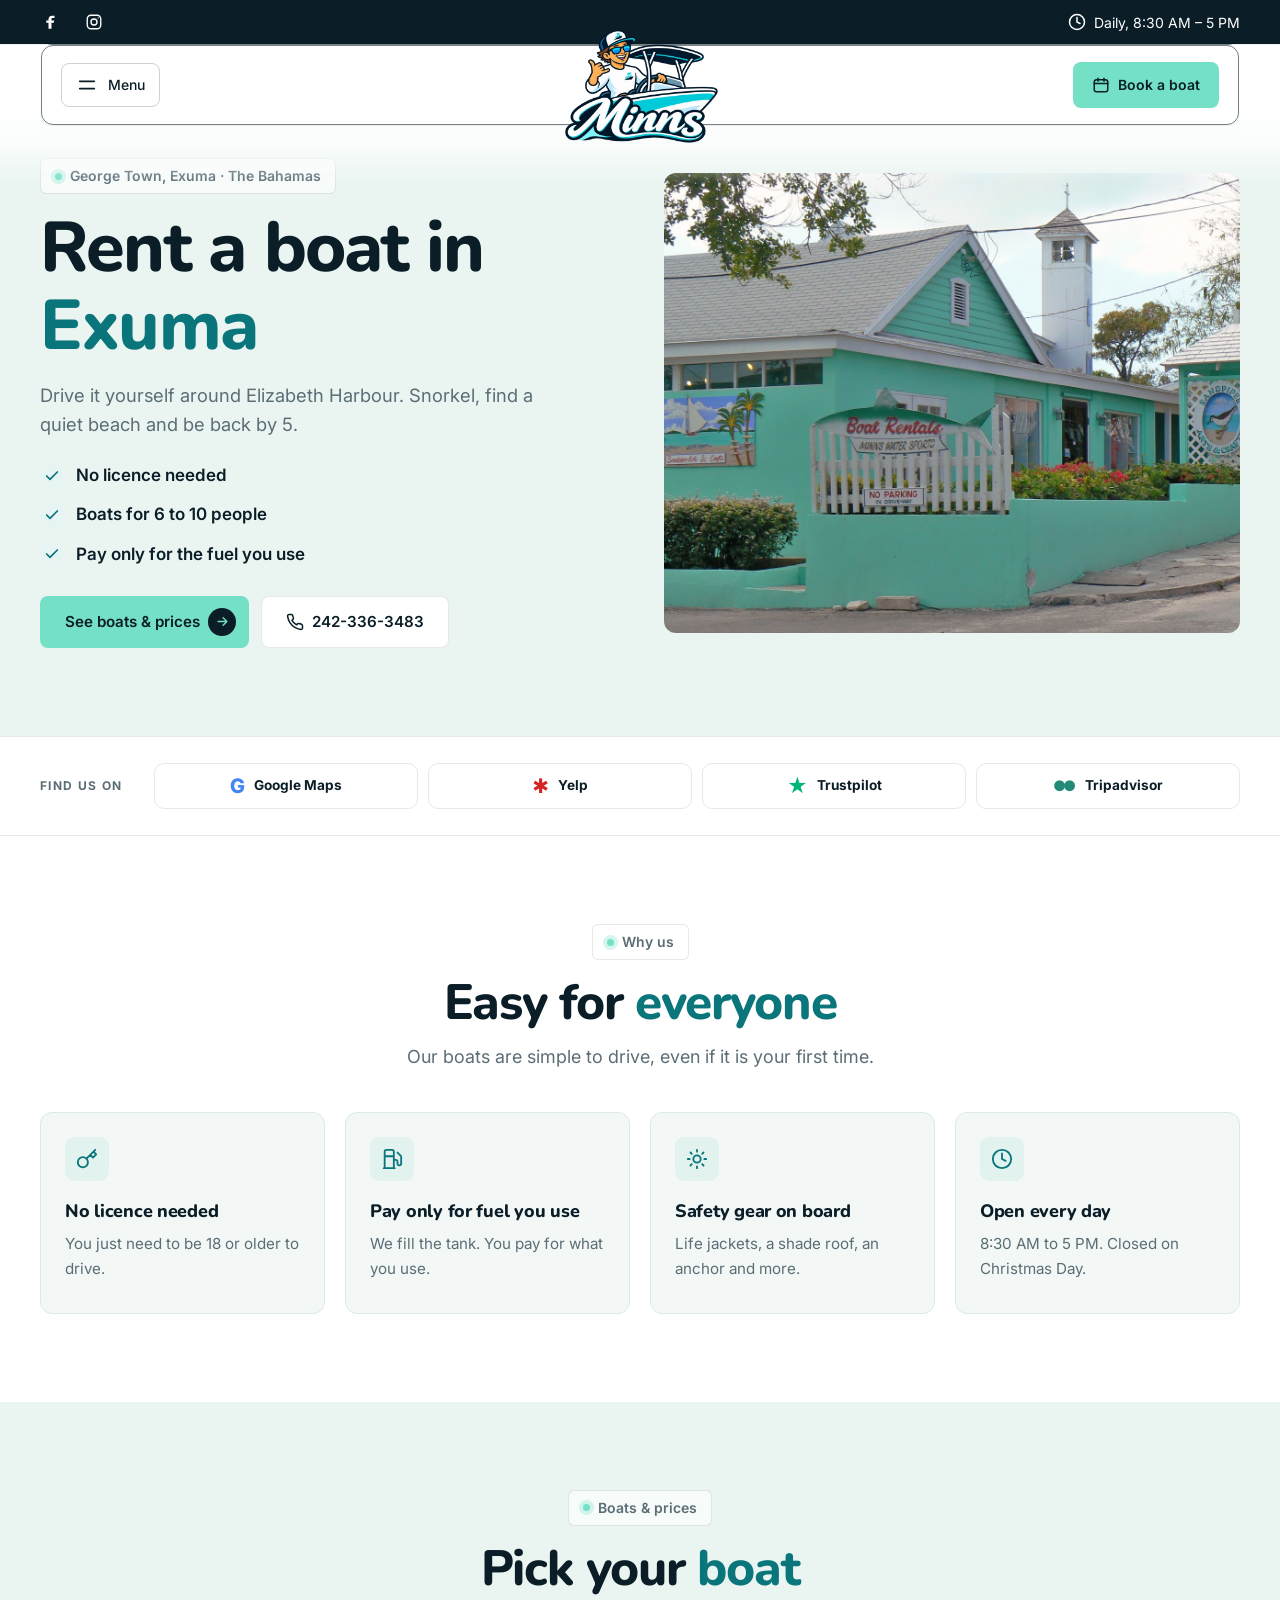
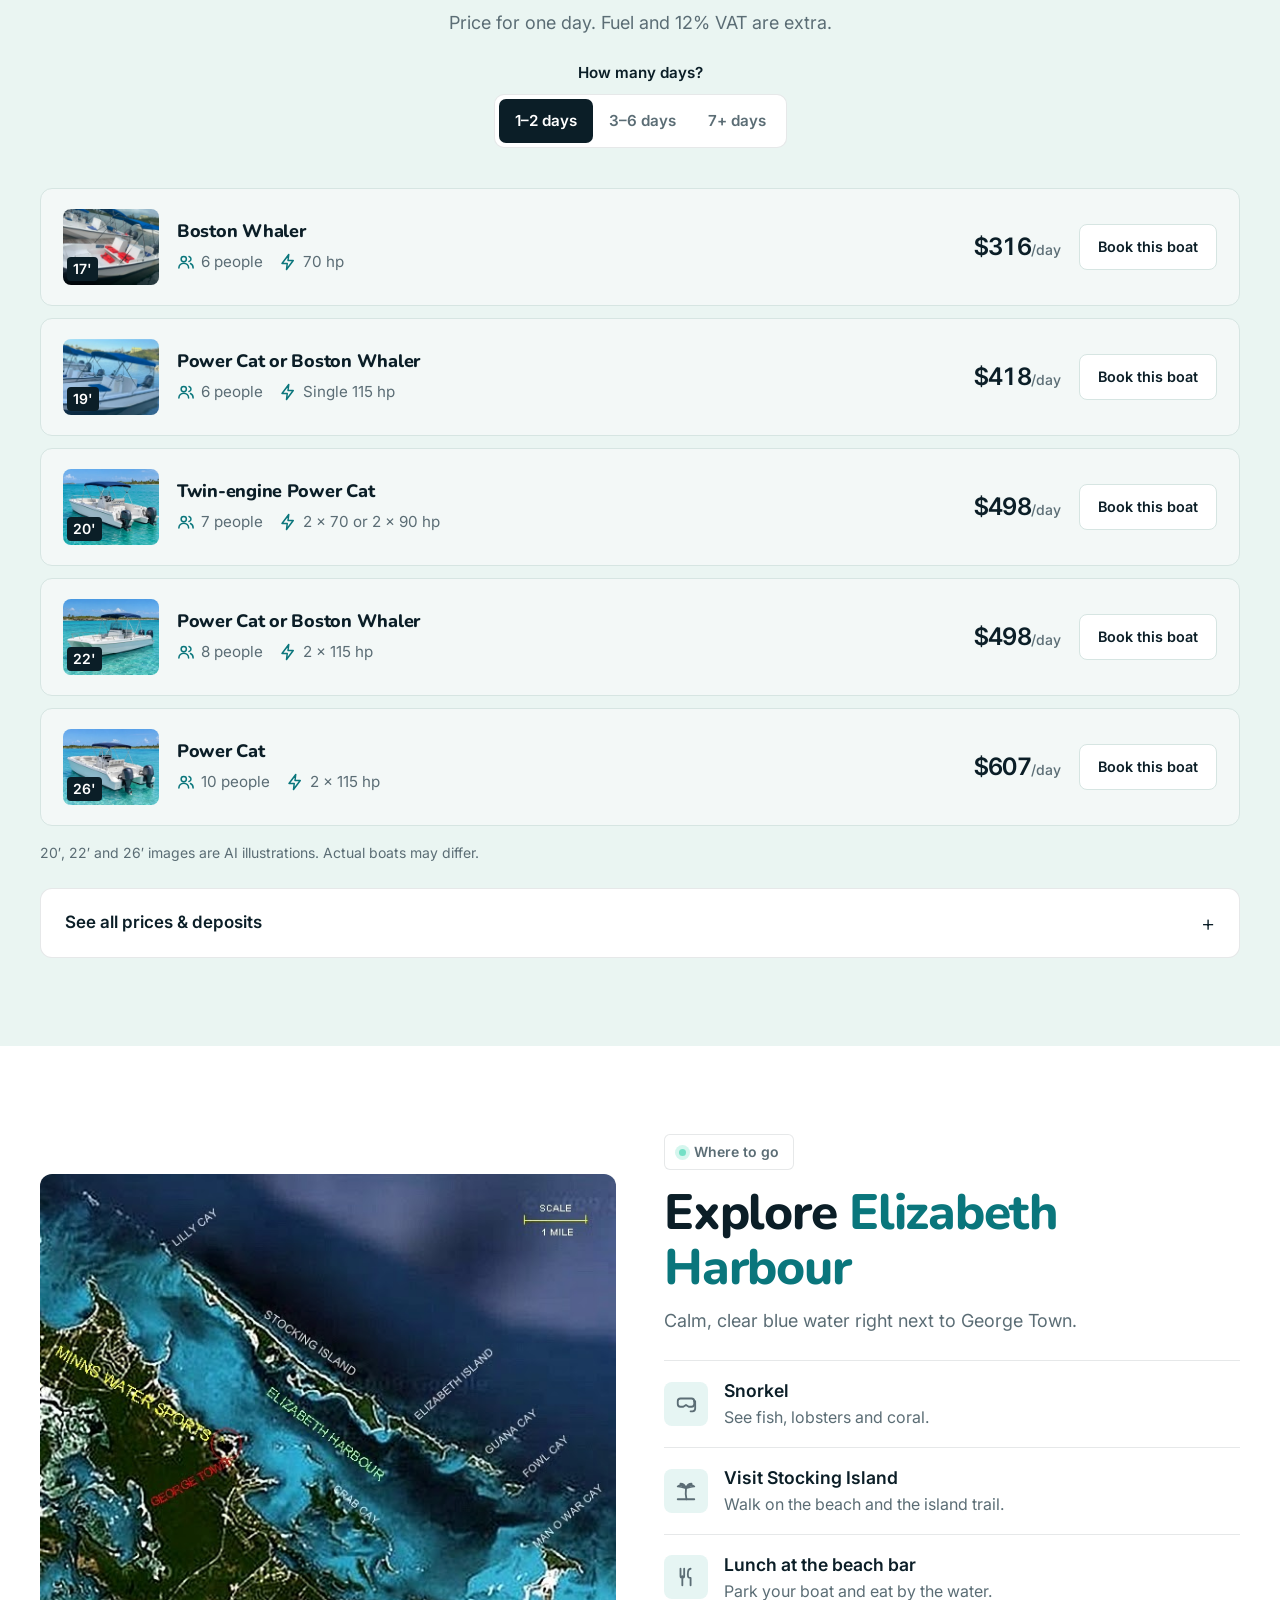
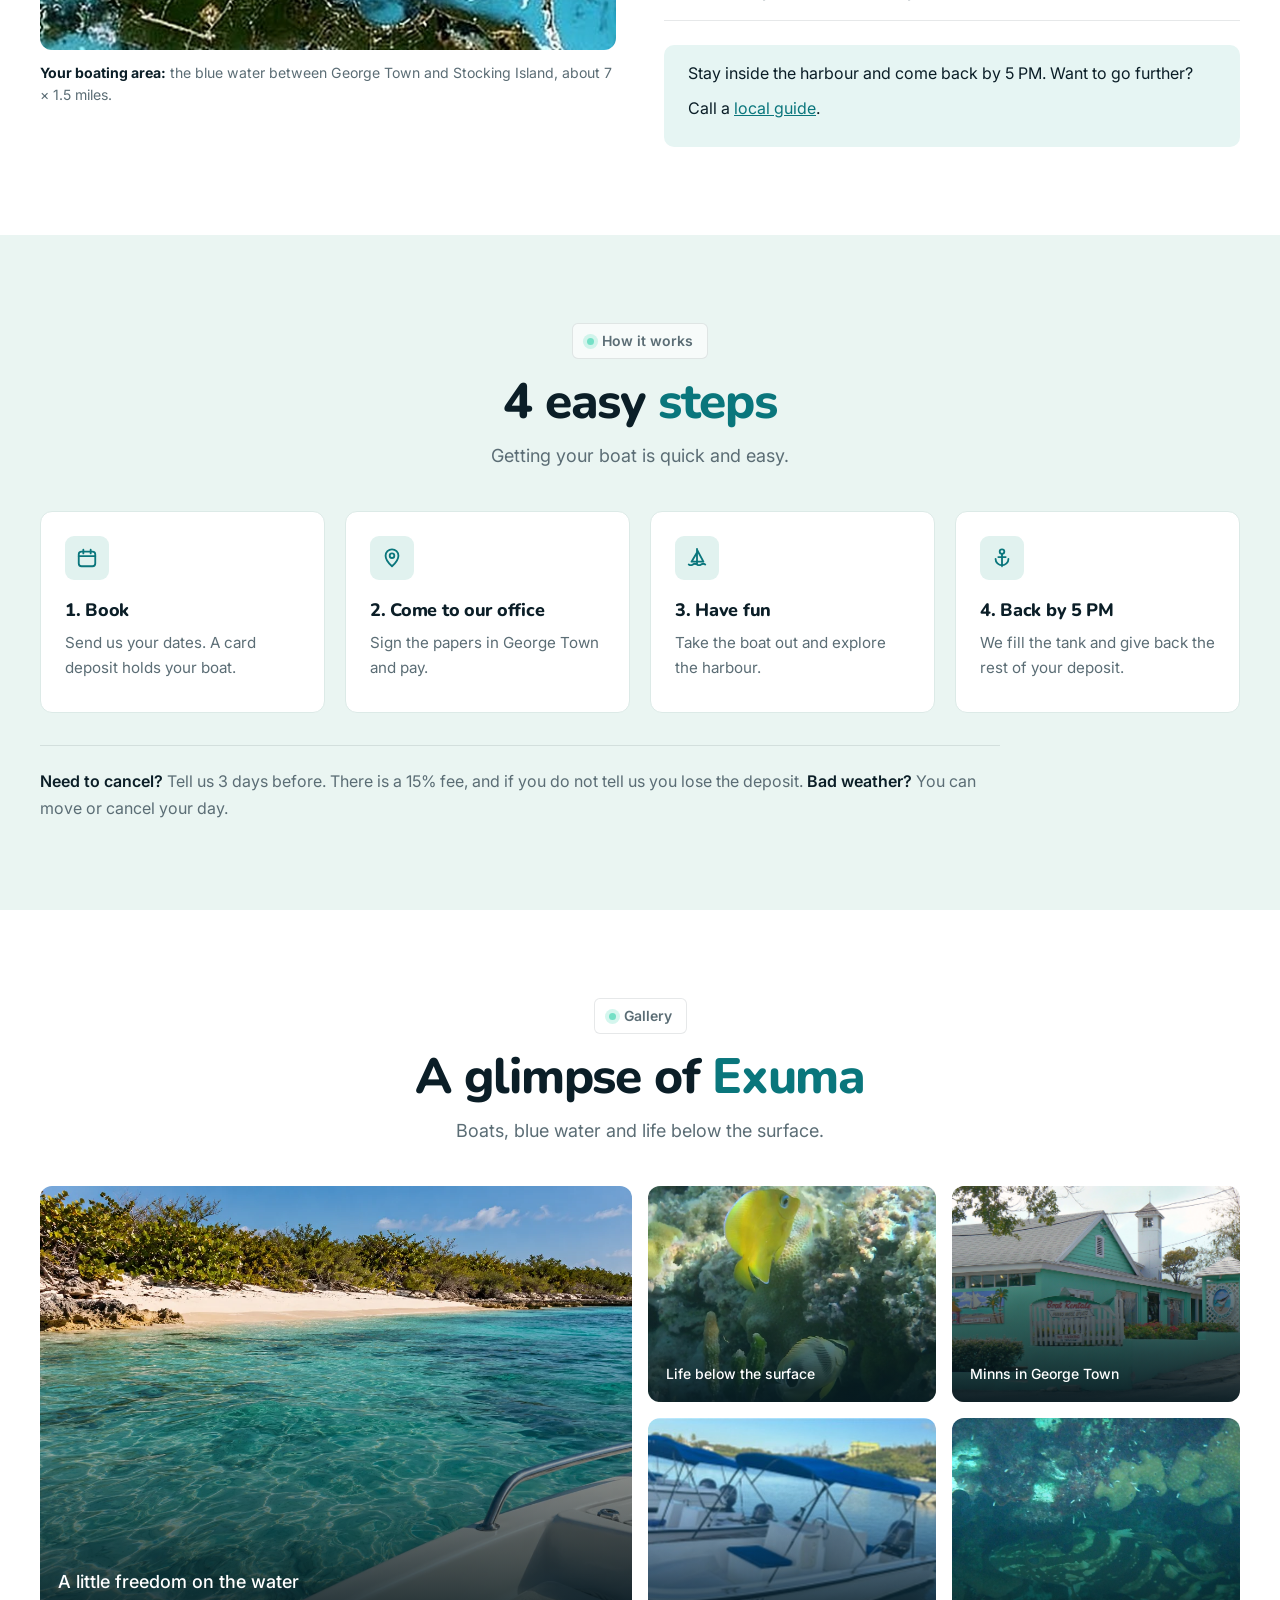
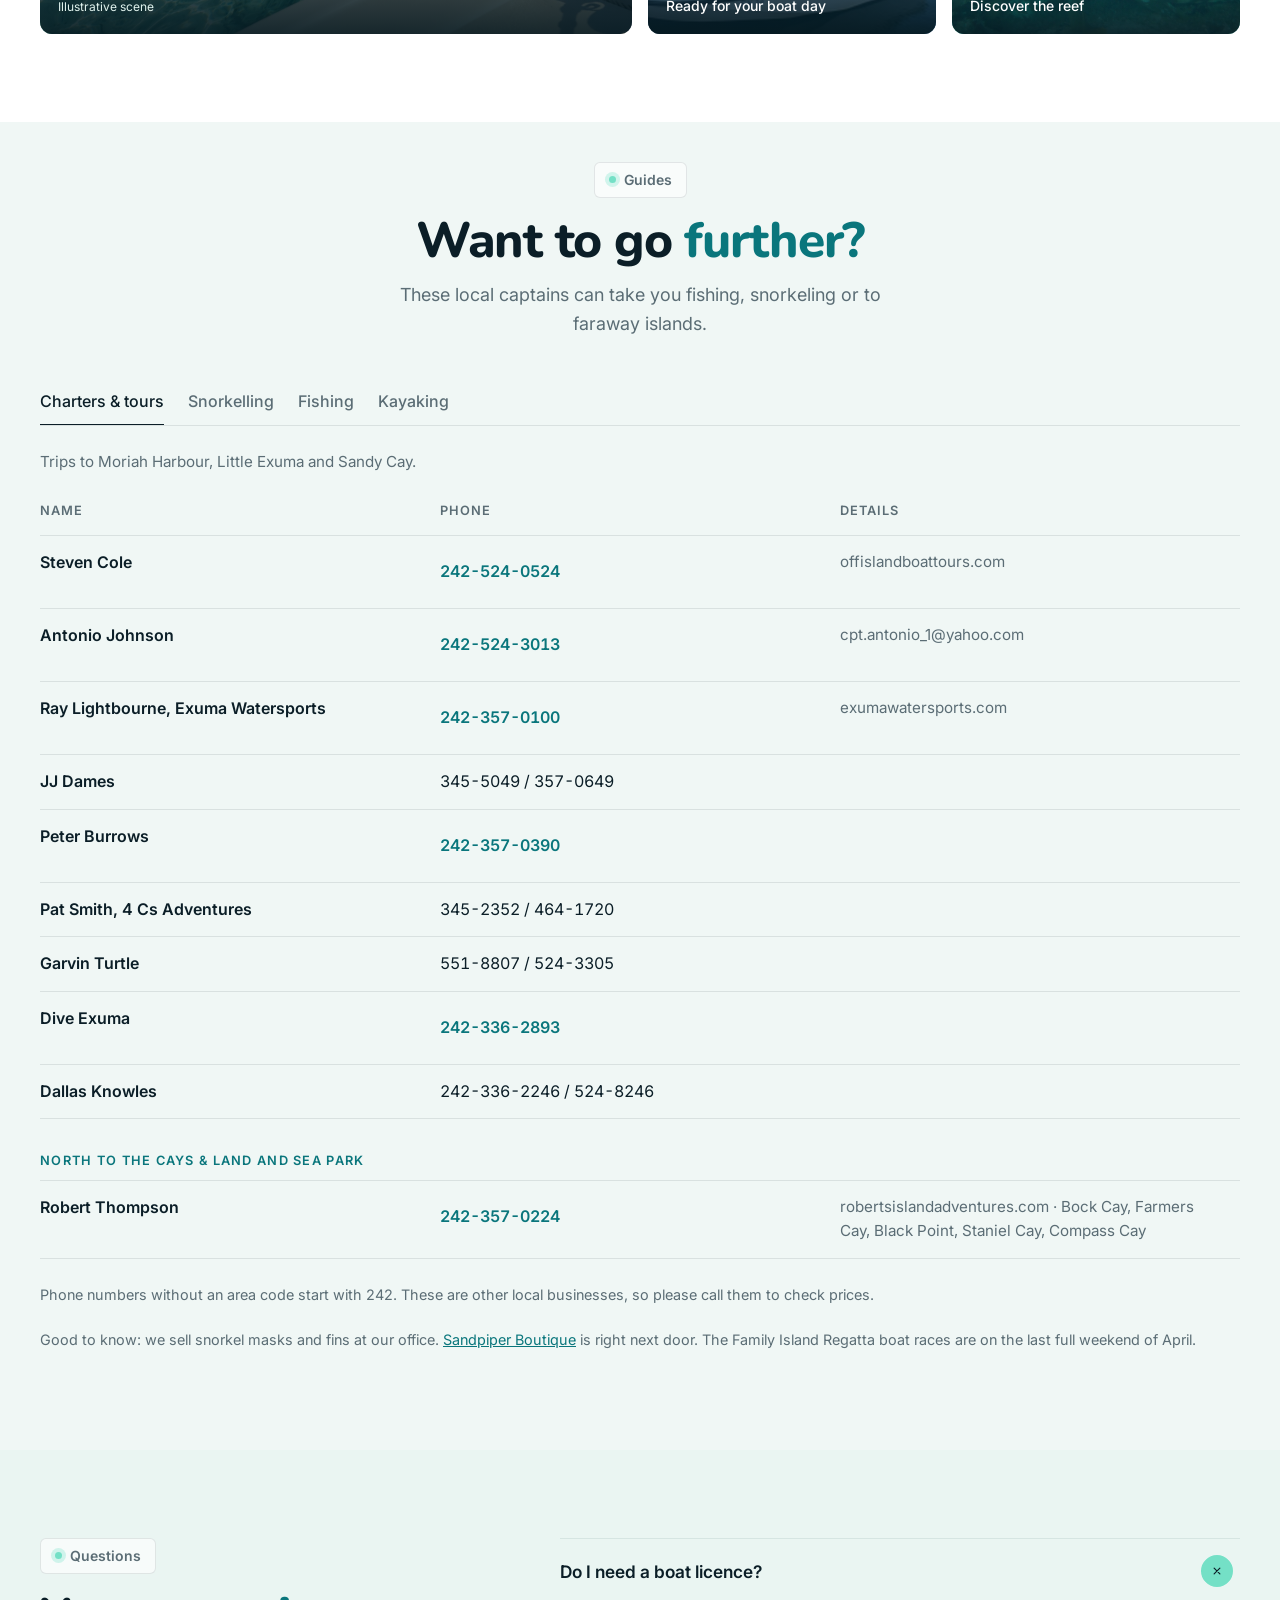
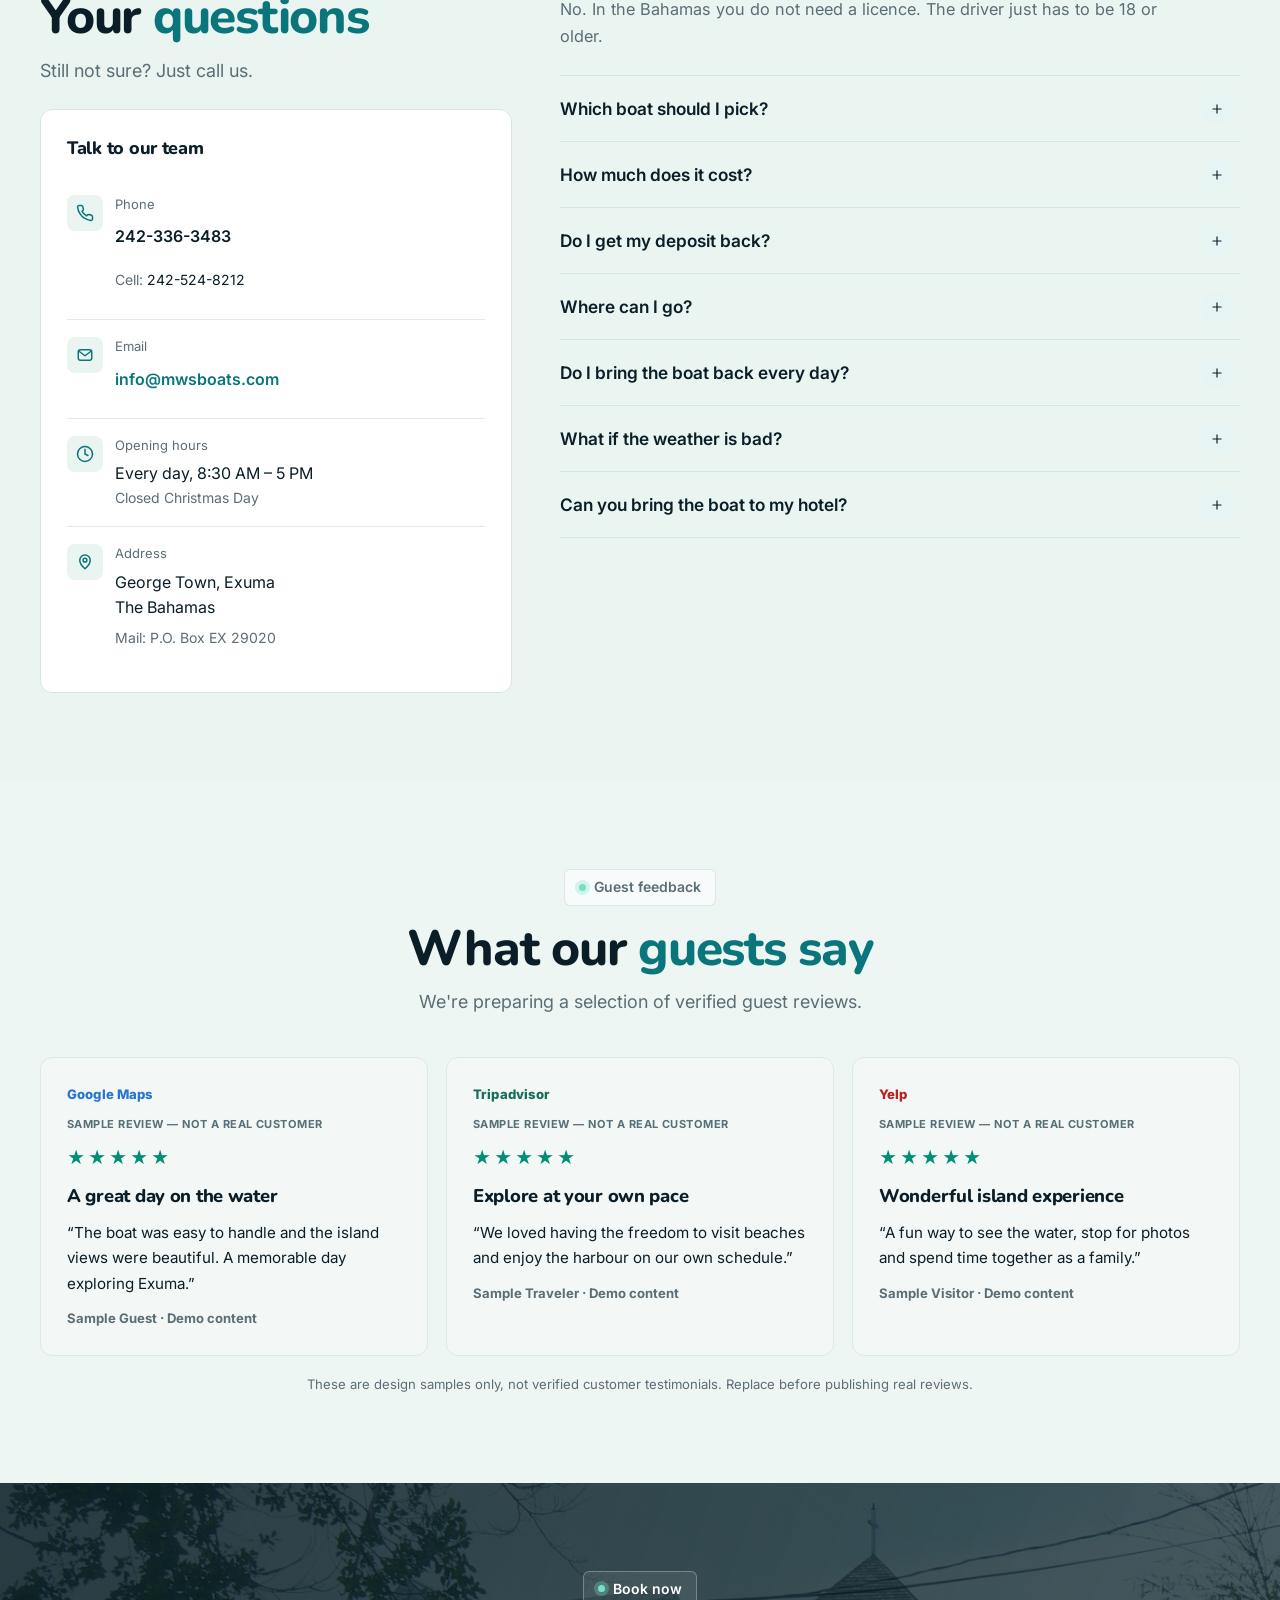
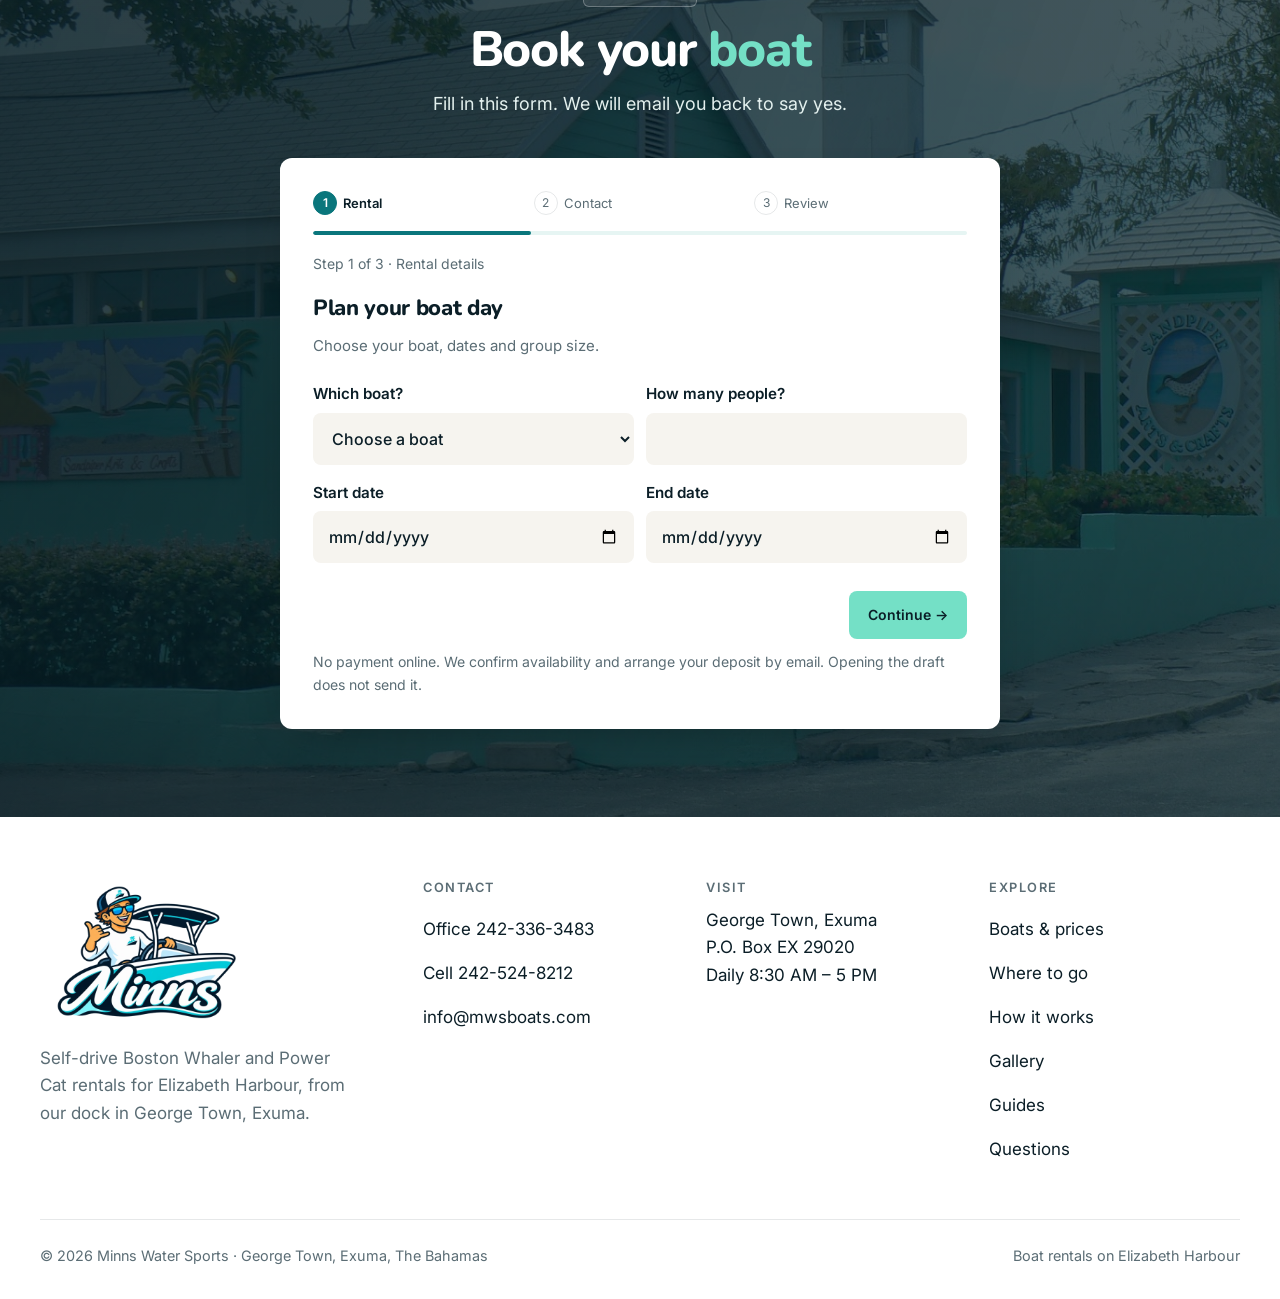
==== index.html @ 9caa28a1 "feat: insert focus backdrop behind compact navigation dropdown" ====
<!doctype html>
<html lang="en">
<head>
<meta charset="utf-8">
<meta name="viewport" content="width=device-width, initial-scale=1">
<title>Boat Rentals George Town, Exuma | Minns Water Sports (MWS Boats)</title>
<meta name="description" content="Self-drive boat rentals in George Town, Exuma, Bahamas. Boston Whalers and Power Cats from 17' to 26' for 6 to 10 people. Explore Elizabeth Harbour, Stocking Island and the reefs. Open daily 8:30 AM to 5 PM. Call 242-336-3483.">
<link rel="canonical" href="https://mwsboats.com/">
<meta name="robots" content="index, follow, max-image-preview:large">
<meta name="theme-color" content="#0b1e27">
<meta name="geo.region" content="BS-EX">
<meta name="geo.placename" content="George Town, Great Exuma, The Bahamas">

<meta property="og:type" content="website">
<meta property="og:site_name" content="Minns Water Sports">
<meta property="og:title" content="Minns Water Sports | Boat Rentals in George Town, Exuma">
<meta property="og:description" content="Rent your own Boston Whaler or Power Cat and explore Elizabeth Harbour: reefs, beaches, Stocking Island. Open daily 8:30 AM to 5 PM.">
<meta property="og:url" content="https://mwsboats.com/">
<meta property="og:image" content="https://mwsboats.com/assets/images/mws-george-town.jpg">
<meta name="twitter:card" content="summary_large_image">
<meta name="twitter:title" content="Minns Water Sports | Boat Rentals, George Town, Exuma">
<meta name="twitter:description" content="Your own boat on Elizabeth Harbour. Boston Whalers and Power Cats, 6 to 10 passengers, no licence needed.">
<meta name="twitter:image" content="https://mwsboats.com/assets/images/mws-george-town.jpg">

<link rel="icon" href="assets/favicon-minns.ico" sizes="any">
<link rel="icon" type="image/png" href="assets/favicon-minns.png" sizes="64x64">
<link rel="apple-touch-icon" href="assets/apple-touch-icon.png">
<link rel="preconnect" href="https://fonts.googleapis.com">
<link rel="preconnect" href="https://fonts.gstatic.com" crossorigin>
<link href="https://fonts.googleapis.com/css2?family=Inter+Tight:wght@500;600;700&family=Instrument+Serif:ital@0;1&family=Inter:wght@400;500;600&family=Nunito:wght@600;700;800&display=swap" rel="stylesheet">
<link rel="preload" as="image" href="assets/images/mws-george-town.jpg">
<link rel="stylesheet" href="assets/css/style.css">
<link rel="stylesheet" href="assets/css/layout.css">
<link rel="stylesheet" href="assets/css/booking-wizard.css">
<link rel="stylesheet" href="assets/css/gallery.css">
<link rel="stylesheet" href="assets/css/contact-booking.css">
<link rel="stylesheet" href="assets/css/header-menu.css">
<link rel="stylesheet" href="assets/css/mobile-header.css">
<link rel="stylesheet" href="assets/css/radius-refinement.css">
<link rel="stylesheet" href="assets/css/reviews.css">
<link rel="stylesheet" href="assets/css/mobile-polish.css">
<link rel="stylesheet" href="assets/css/section-contrast.css">
<link rel="stylesheet" href="assets/css/booking-offer.css">
<link rel="stylesheet" href="assets/css/header-fade.css">
<link rel="stylesheet" href="assets/css/component-refinements.css">
<link rel="stylesheet" href="assets/css/section-reveal.css">
<link rel="stylesheet" href="assets/css/mobile-breathing-room.css">
<link rel="stylesheet" href="assets/css/elevation-system.css">
<link rel="stylesheet" href="assets/css/nav-dropdown.css">
<link rel="stylesheet" href="assets/css/mobile-footer-fade.css">
<script>document.documentElement.classList.add("js")</script>

<script type="application/ld+json">
{
  "@context": "https://schema.org",
  "@graph": [
    {
      "@type": "WebSite",
      "@id": "https://mwsboats.com/#website",
      "url": "https://mwsboats.com/",
      "name": "Minns Water Sports",
      "alternateName": ["MWS Boats", "MWS"],
      "inLanguage": "en"
    },
    {
      "@type": ["LocalBusiness", "TouristAttraction"],
      "@id": "https://mwsboats.com/#business",
      "name": "Minns Water Sports",
      "alternateName": "MWS Boats",
      "description": "Self-drive boat rental company in George Town, Exuma, Bahamas, renting Boston Whalers and Power Cats (17 to 26 feet) for day use inside Elizabeth Harbour. Open daily 8:30 AM to 5 PM, closed Christmas Day.",
      "url": "https://mwsboats.com/",
      "image": ["https://mwsboats.com/assets/images/mws-george-town.jpg", "https://mwsboats.com/assets/images/boat-19-whaler.jpg", "https://mwsboats.com/assets/images/boat-17-whaler.jpg"],
      "telephone": "+1-242-336-3483",
      "email": "info@mwsboats.com",
      "priceRange": "$243 to $607 per day plus fuel and VAT",
      "currenciesAccepted": "USD",
      "paymentAccepted": "Visa, Mastercard",
      "address": {
        "@type": "PostalAddress",
        "streetAddress": "P.O. Box EX 29020",
        "addressLocality": "George Town",
        "addressRegion": "Exuma",
        "addressCountry": "BS"
      },
      "areaServed": [
        {"@type": "Place", "name": "Elizabeth Harbour, Exuma"},
        {"@type": "Place", "name": "Stocking Island, Exuma"},
        {"@type": "City", "name": "George Town, Exuma"}
      ],
      "openingHoursSpecification": [{
        "@type": "OpeningHoursSpecification",
        "dayOfWeek": ["Monday","Tuesday","Wednesday","Thursday","Friday","Saturday","Sunday"],
        "opens": "08:30",
        "closes": "17:00"
      }],
      "knowsAbout": ["Boat rental", "Elizabeth Harbour", "Stocking Island", "Snorkeling in Exuma", "Boston Whaler", "Power Cat"],
      "hasOfferCatalog": {
        "@type": "OfferCatalog",
        "name": "Day boat rentals, Elizabeth Harbour",
        "itemListElement": [
          {"@type": "Offer", "name": "17' Boston Whaler rental (70 hp, 6 passengers)", "priceSpecification": {"@type": "UnitPriceSpecification", "price": 316.00, "priceCurrency": "USD", "unitText": "DAY", "description": "1 to 2 days; $272/day for 3 to 6 days; $243/day for 7+ days. Plus fuel and 12% VAT. Deposit $300."}, "priceValidUntil": "2027-09-19"},
          {"@type": "Offer", "name": "19' Power Cat / Boston Whaler rental (115 hp, 6 passengers)", "priceSpecification": {"@type": "UnitPriceSpecification", "price": 418.00, "priceCurrency": "USD", "unitText": "DAY", "description": "1 to 2 days; $360/day for 3 to 6 days; $330/day for 7+ days. Plus fuel and 12% VAT. Deposit $400."}, "priceValidUntil": "2027-09-19"},
          {"@type": "Offer", "name": "20' and 22' Power Cat / Boston Whaler rental (twin engines, 7 to 8 passengers)", "priceSpecification": {"@type": "UnitPriceSpecification", "price": 498.00, "priceCurrency": "USD", "unitText": "DAY", "description": "1 to 2 days; $450/day for 3 to 6 days; $410/day for 7+ days. Plus fuel and 12% VAT. Deposit $400."}, "priceValidUntil": "2027-09-19"},
          {"@type": "Offer", "name": "26' Power Cat rental (2 x 115 hp, 10 passengers)", "priceSpecification": {"@type": "UnitPriceSpecification", "price": 607.00, "priceCurrency": "USD", "unitText": "DAY", "description": "1 to 2 days; $538/day for 3 to 6 days; $483/day for 7+ days. Plus fuel and 12% VAT. Deposit $400."}, "priceValidUntil": "2027-09-19"}
        ]
      }
    },
    {
      "@type": "FAQPage",
      "@id": "https://mwsboats.com/#faq",
      "mainEntity": [
        {"@type": "Question", "name": "Do I need a boat licence?", "acceptedAnswer": {"@type": "Answer", "text": "No. In the Bahamas you do not need a licence. The driver just has to be 18 or older."}},
        {"@type": "Question", "name": "Which boat should I pick?", "acceptedAnswer": {"@type": "Answer", "text": "Pick by how many people are coming: the 17' and 19' boats fit 6, the 20' fits 7, the 21' and 22' fit 8, and the 26' fits 10."}},
        {"@type": "Question", "name": "How much does it cost?", "acceptedAnswer": {"@type": "Answer", "text": "From $316 to $607 a day. Rent for more days and each day costs less. You also pay for the fuel you use, plus 12% VAT (no VAT on the deposit)."}},
        {"@type": "Question", "name": "Do I get my deposit back?", "acceptedAnswer": {"@type": "Answer", "text": "Yes. When you bring the boat back, we fill the tank, take the fuel cost from your deposit and give you the rest back."}},
        {"@type": "Question", "name": "Where can I go?", "acceptedAnswer": {"@type": "Answer", "text": "Anywhere inside Elizabeth Harbour, about 7 by 1.5 miles, from Lilly Cay to Man O War Cay. To go further, book a local charter."}},
        {"@type": "Question", "name": "Do I bring the boat back every day?", "acceptedAnswer": {"@type": "Answer", "text": "Yes. Every boat must be back at our dock by 5 PM each day, even on longer rentals."}},
        {"@type": "Question", "name": "What if the weather is bad?", "acceptedAnswer": {"@type": "Answer", "text": "You can move your rental to another day or cancel it before you go out."}},
        {"@type": "Question", "name": "Can you bring the boat to my hotel?", "acceptedAnswer": {"@type": "Answer", "text": "No. Come to our office in George Town to sign the papers and pick up your boat."}}
      ]
    }
  ]
}
</script>
</head>
<body>
<a class="skip" href="#main">Skip to content</a>

<svg width="0" height="0" style="position:absolute" aria-hidden="true">
  <symbol id="i-phone" viewBox="0 0 24 24"><path fill="none" stroke="currentColor" stroke-width="2" stroke-linecap="round" stroke-linejoin="round" d="M22 16.9v3a2 2 0 0 1-2.2 2 19.8 19.8 0 0 1-8.6-3.1 19.5 19.5 0 0 1-6-6A19.8 19.8 0 0 1 2.1 4.2 2 2 0 0 1 4.1 2h3a2 2 0 0 1 2 1.7c.1.9.4 1.8.7 2.7a2 2 0 0 1-.5 2.1L8 9.8a16 16 0 0 0 6 6l1.3-1.3a2 2 0 0 1 2.1-.4c.9.3 1.8.6 2.7.7a2 2 0 0 1 1.7 2z"/></symbol>
  <symbol id="i-check" viewBox="0 0 24 24"><path fill="none" stroke="currentColor" stroke-width="2.6" stroke-linecap="round" stroke-linejoin="round" d="M20 6 9 17l-5-5"/></symbol>
  <symbol id="i-arrow" viewBox="0 0 24 24"><path fill="none" stroke="currentColor" stroke-width="2.2" stroke-linecap="round" stroke-linejoin="round" d="M5 12h14M13 6l6 6-6 6"/></symbol>
  <symbol id="i-left" viewBox="0 0 24 24"><path fill="none" stroke="currentColor" stroke-width="2.2" stroke-linecap="round" stroke-linejoin="round" d="M19 12H5M11 6l-6 6 6 6"/></symbol>
  <symbol id="i-clock" viewBox="0 0 24 24"><g fill="none" stroke="currentColor" stroke-width="2" stroke-linecap="round"><circle cx="12" cy="12" r="10"/><path d="M12 6v6l4 2"/></g></symbol>
  <symbol id="i-key" viewBox="0 0 24 24"><g fill="none" stroke="currentColor" stroke-width="2" stroke-linecap="round" stroke-linejoin="round"><circle cx="7.5" cy="15.5" r="5.5"/><path d="m21 2-9.6 9.6M15.5 7.5l3 3L22 7l-3-3"/></g></symbol>
  <symbol id="i-fuel" viewBox="0 0 24 24"><g fill="none" stroke="currentColor" stroke-width="2" stroke-linecap="round" stroke-linejoin="round"><path d="M3 22h12M4 9h10M14 22V4a2 2 0 0 0-2-2H6a2 2 0 0 0-2 2v18"/><path d="M14 13h2a2 2 0 0 1 2 2v2a2 2 0 0 0 4 0V9.8a2 2 0 0 0-.6-1.4L18 5"/></g></symbol>
  <symbol id="i-sun" viewBox="0 0 24 24"><g fill="none" stroke="currentColor" stroke-width="2" stroke-linecap="round"><circle cx="12" cy="12" r="4"/><path d="M12 2v2M12 20v2M4.9 4.9l1.4 1.4M17.7 17.7l1.4 1.4M2 12h2M20 12h2M4.9 19.1l1.4-1.4M17.7 6.3l1.4-1.4"/></g></symbol>
  <symbol id="i-mask" viewBox="0 0 24 24"><g fill="none" stroke="currentColor" stroke-width="2" stroke-linecap="round" stroke-linejoin="round"><path d="M3 9a3 3 0 0 1 3-3h12a3 3 0 0 1 3 3v3a3 3 0 0 1-3 3h-3l-3-2-3 2H6a3 3 0 0 1-3-3z"/><path d="M21 9h1v8a3 3 0 0 1-3 3h-2"/></g></symbol>
  <symbol id="i-bag" viewBox="0 0 24 24"><g fill="none" stroke="currentColor" stroke-width="2" stroke-linecap="round" stroke-linejoin="round"><path d="M6 2 3 6v14a2 2 0 0 0 2 2h14a2 2 0 0 0 2-2V6l-3-4z"/><path d="M3 6h18M16 10a4 4 0 0 1-8 0"/></g></symbol>
  <symbol id="i-sail" viewBox="0 0 24 24"><g fill="none" stroke="currentColor" stroke-width="2" stroke-linecap="round" stroke-linejoin="round"><path d="M12 2v16M12 3l7 13h-7M12 6 6 16h6"/><path d="M3 19c1.5 1 3 1 4.5 0s3-1 4.5 0 3 1 4.5 0 3-1 4.5 0"/></g></symbol>
  <symbol id="i-cal" viewBox="0 0 24 24"><g fill="none" stroke="currentColor" stroke-width="2" stroke-linecap="round" stroke-linejoin="round"><rect x="3" y="5" width="18" height="16" rx="3"/><path d="M8 3v4M16 3v4M3 10h18"/></g></symbol>
  <symbol id="i-pin" viewBox="0 0 24 24"><g fill="none" stroke="currentColor" stroke-width="2" stroke-linecap="round" stroke-linejoin="round"><path d="M12 21s-7-6.2-7-11.5A7 7 0 0 1 19 9.5C19 14.8 12 21 12 21z"/><circle cx="12" cy="9.5" r="2.5"/></g></symbol>
  <symbol id="i-anchor" viewBox="0 0 24 24"><g fill="none" stroke="currentColor" stroke-width="2" stroke-linecap="round" stroke-linejoin="round"><circle cx="12" cy="5" r="2.5"/><path d="M12 7.5V21M5 13a7 7 0 0 0 14 0M8 11h8"/></g></symbol>
  <symbol id="i-users" viewBox="0 0 24 24"><g fill="none" stroke="currentColor" stroke-width="2" stroke-linecap="round" stroke-linejoin="round"><circle cx="9" cy="8" r="3.5"/><path d="M2.5 20a6.5 6.5 0 0 1 13 0"/><path d="M16 4.6a3.5 3.5 0 0 1 0 6.8M18 14a6.5 6.5 0 0 1 3.5 6"/></g></symbol>
  <symbol id="i-bolt" viewBox="0 0 24 24"><path fill="none" stroke="currentColor" stroke-width="2" stroke-linejoin="round" d="M13 2 4 14h7l-1 8 9-12h-7z"/></symbol>
  <symbol id="i-palm" viewBox="0 0 24 24"><g fill="none" stroke="currentColor" stroke-width="2" stroke-linecap="round" stroke-linejoin="round"><path d="M12 9c-.5 4-.5 8 .5 12"/><path d="M12 9C10 5 6 5 3 7c3 0 6 1 9 2zM12 9c2-4 6-4 9-2-3 0-6 1-9 2zM12 9c-1-3-3-5-6-5M12 9c1-3 3-5 6-5"/><path d="M3 21h18"/></g></symbol>
  <symbol id="i-food" viewBox="0 0 24 24"><g fill="none" stroke="currentColor" stroke-width="2" stroke-linecap="round" stroke-linejoin="round"><path d="M6 3v8a2 2 0 0 0 4 0V3M8 11v10M17 3c-2 0-3 2-3 6s1 4 3 4v8"/></g></symbol>
  <symbol id="i-mail" viewBox="0 0 24 24"><g fill="none" stroke="currentColor" stroke-width="2" stroke-linecap="round" stroke-linejoin="round"><rect x="3" y="5" width="18" height="14" rx="3"/><path d="m4 7 8 6 8-6"/></g></symbol>
  <symbol id="logo" viewBox="0 0 64 64"><rect width="64" height="64" rx="20" fill="#74e0c6"/><path d="M15 34 H45 Q51 34 54 29 L51 39 Q46 43 35 43 H21 Q17 43 15 39 Z" fill="#0b1e27"/><path d="M27 34 L29 20 M40 34 L38 20" stroke="#0b1e27" stroke-width="2.4" stroke-linecap="round"/><path d="M24 21 Q33 15 43 21" fill="none" stroke="#0b1e27" stroke-width="3.4" stroke-linecap="round"/><path d="M10 50 q5.5-4 11 0 t11 0 t11 0 t11 0" fill="none" stroke="#0b1e27" stroke-width="2.6" stroke-linecap="round" opacity=".55"/></symbol>
</svg>

  <div class="announcement" aria-label="Social media and opening hours">
    <div class="wrap announcement__in">
      <div class="announcement__social">
        <a href="#" aria-label="Facebook"><svg viewBox="0 0 24 24" aria-hidden="true"><path fill="currentColor" d="M14 21v-8h3l.5-3H14V8c0-.9.3-1.5 1.6-1.5H18V3.8c-.4-.1-1.8-.3-3.2-.3-3.1 0-4.8 1.8-4.8 5V10H7v3h3v8z"/></svg></a>
        <a href="#" aria-label="Instagram"><svg viewBox="0 0 24 24" fill="none" stroke="currentColor" stroke-width="1.8" aria-hidden="true"><rect x="3" y="3" width="18" height="18" rx="5"/><circle cx="12" cy="12" r="4"/><circle cx="17.5" cy="6.5" r=".8" fill="currentColor" stroke="none"/></svg></a>
      </div>
      <p class="announcement__hours"><svg aria-hidden="true"><use href="#i-clock"/></svg><span>Daily, 8:30 AM – 5 PM</span></p>
    </div>
  </div>
<header class="nav" id="nav">
  <div class="wrap nav__in">
    <button class="nav__toggle" type="button" aria-label="Open menu" aria-haspopup="true" aria-controls="siteMenu" aria-expanded="false" disabled><svg class="nav__icon-open" viewBox="0 0 24 24" aria-hidden="true"><path fill="none" stroke="currentColor" stroke-width="1.8" stroke-linecap="round" d="M4 8h16M4 16h16"/></svg><svg class="nav__icon-close" viewBox="0 0 24 24" aria-hidden="true"><path fill="none" stroke="currentColor" stroke-width="1.8" stroke-linecap="round" d="m6 6 12 12M18 6 6 18"/></svg><span>Menu</span></button>
    <a class="nav__brand" href="#top" aria-label="Minns Water Sports home"><img src="assets/images/minns-logo-transparent.webp" alt="Minns Water Sports" width="600" height="400" decoding="async" fetchpriority="high"></a>
    <a class="btn btn--mint nav__book" href="#reserve" aria-label="Book a boat"><svg aria-hidden="true"><use href="#i-cal"/></svg><span class="nav__book-label">Book a boat</span><span class="nav__book-short" aria-hidden="true">Book</span></a>
  </div>
  <nav class="nav-dropdown" id="siteMenu" aria-label="Main navigation" hidden>
    <ul class="nav-dropdown__links">
      <li><a href="#fleet">Boats &amp; prices</a></li>
      <li><a href="#harbour">Where to go</a></li>
      <li><a href="#gallery">Gallery</a></li>
      <li><a href="#reviews">Reviews</a></li>
      <li><a href="#faq">FAQs</a></li>
    </ul>
    <a class="nav-dropdown__cta" href="#reserve">
      <span>Book your boat</span>
      <svg viewBox="0 0 24 24" aria-hidden="true"><path fill="none" stroke="currentColor" stroke-width="1.8" stroke-linecap="round" stroke-linejoin="round" d="M5 12h14M13 6l6 6-6 6"/></svg>
    </a>
  </nav>
</header>
<div class="menu-backdrop" id="menuBackdrop" aria-hidden="true" hidden></div>
<noscript><nav class="header-fallback wrap" aria-label="Main navigation"><a href="#fleet">Boats &amp; prices</a><a href="#harbour">Where to go</a><a href="#gallery">Gallery</a><a href="#reserve">Book a boat</a></nav></noscript>


<main id="main">
<section class="hero" id="top">
  <div class="wrap hero__grid">
    <div class="hero__text">
      <span class="tag">George Town, Exuma · The Bahamas</span>
      <h1>Rent a boat in <span class="it">Exuma</span></h1>
      <p class="hero__sub">Drive it yourself around Elizabeth Harbour. Snorkel, find a quiet beach and be back by 5.</p>
      <ul class="hero__list">
        <li><svg aria-hidden="true"><use href="#i-check"/></svg>No licence needed</li>
        <li><svg aria-hidden="true"><use href="#i-check"/></svg>Boats for 6 to 10 people</li>
        <li><svg aria-hidden="true"><use href="#i-check"/></svg>Pay only for the fuel you use</li>
      </ul>
      <div class="hero__ctas">
        <a class="btn btn--mint" href="#fleet">See boats &amp; prices <span class="arr"><svg aria-hidden="true"><use href="#i-arrow"/></svg></span></a>
        <a class="btn btn--line" href="tel:+12423363483"><svg aria-hidden="true"><use href="#i-phone"/></svg>242-336-3483</a>
      </div>
    </div>
    <div class="hero__media">
      <img class="hero__img" src="assets/images/mws-george-town.jpg" alt="Minns Water Sports boat rental office in George Town, Exuma" width="1600" height="1002" fetchpriority="high">
    </div>
  </div>
</section>

<section class="review-platforms" aria-label="Review platforms">
  <div class="wrap review-platforms__inner">
    <p>Find us on</p>
    <div class="review-platforms__links">
      <a href="#" aria-label="Google Maps profile link coming soon" title="Profile link coming soon" class="review-platforms__link"><span class="platform-mark platform-mark--google" aria-hidden="true">G</span><span>Google Maps</span></a>
      <a href="#" aria-label="Yelp profile link coming soon" title="Profile link coming soon" class="review-platforms__link"><span class="platform-mark platform-mark--yelp" aria-hidden="true">✱</span><span>Yelp</span></a>
      <a href="#" aria-label="Trustpilot profile link coming soon" title="Profile link coming soon" class="review-platforms__link"><span class="platform-mark platform-mark--trust" aria-hidden="true">★</span><span>Trustpilot</span></a>
      <a href="#" aria-label="Tripadvisor profile link coming soon" title="Profile link coming soon" class="review-platforms__link"><span class="platform-mark platform-mark--trip" aria-hidden="true">●●</span><span>Tripadvisor</span></a>
    </div>
  </div>
</section>

<section class="sec sec--white" aria-labelledby="why-h">
  <div class="wrap">
    <div class="head head--center">
      <div><span class="tag rv">Why us</span><h2 id="why-h" class="rv">Easy for <span class="it">everyone</span></h2><p class="lead rv">Our boats are simple to drive, even if it is your first time.</p></div>
    </div>
    <div class="cards feats">
      <div class="rv"><span class="ic"><svg aria-hidden="true"><use href="#i-key"/></svg></span><h3>No licence needed</h3><p>You just need to be 18 or older to drive.</p></div>
      <div class="rv rv-d1"><span class="ic"><svg aria-hidden="true"><use href="#i-fuel"/></svg></span><h3>Pay only for fuel you use</h3><p>We fill the tank. You pay for what you use.</p></div>
      <div class="rv rv-d2"><span class="ic"><svg aria-hidden="true"><use href="#i-sun"/></svg></span><h3>Safety gear on board</h3><p>Life jackets, a shade roof, an anchor and more.</p></div>
      <div class="rv rv-d3"><span class="ic"><svg aria-hidden="true"><use href="#i-clock"/></svg></span><h3>Open every day</h3><p>8:30 AM to 5 PM. Closed on Christmas Day.</p></div>
    </div>
  </div>
</section>

<section class="sec" id="fleet" aria-labelledby="fleet-h">
  <div class="wrap">
    <div class="head head--center">
      <div><span class="tag rv">Boats &amp; prices</span><h2 id="fleet-h" class="rv">Pick your <span class="it">boat</span></h2><p class="lead rv">Price for one day. Fuel and 12% VAT are extra.</p></div>
      <div class="seg-box rv"><span class="seg-label">How many days?</span><div class="seg" role="group" aria-label="How many days">
        <button type="button" data-tier="0" aria-pressed="true">1–2 days</button>
        <button type="button" data-tier="1" aria-pressed="false">3–6 days</button>
        <button type="button" data-tier="2" aria-pressed="false">7+ days</button>
      </div></div>
    </div>
    <div class="fleet-list">
        <ul class="boats">
          <li class="boat" data-photo="17">
            <span class="boat__size boat__size--photo"><img src="assets/images/boat-17-whaler.jpg" alt="17-foot Boston Whaler" width="556" height="360" loading="lazy" decoding="async"><span>17'</span></span>
            <div><h3>Boston Whaler</h3><ul class="boat__meta"><li><svg aria-hidden="true"><use href="#i-users"/></svg>6 people</li><li><svg aria-hidden="true"><use href="#i-bolt"/></svg>70 hp</li></ul></div>
            <div class="boat__right"><div class="boat__price" data-rates="316,272,243">$316<small>/day</small></div><a class="btn btn--line" href="#reserve" data-boat="17">Book this boat</a></div>
          </li>
          <li class="boat" data-photo="19">
            <span class="boat__size boat__size--photo"><img src="assets/images/boat-19-whaler.jpg" alt="19-foot Boston Whaler" width="590" height="310" loading="lazy" decoding="async"><span>19'</span></span>
            <div><h3>Power Cat or Boston Whaler</h3><ul class="boat__meta"><li><svg aria-hidden="true"><use href="#i-users"/></svg>6 people</li><li><svg aria-hidden="true"><use href="#i-bolt"/></svg>Single 115 hp</li></ul></div>
            <div class="boat__right"><div class="boat__price" data-rates="418,360,330">$418<small>/day</small></div><a class="btn btn--line" href="#reserve" data-boat="19">Book this boat</a></div>
          </li>
          <li class="boat">
            <span class="boat__size boat__size--photo"><img src="assets/images/generated-boat-20.webp" alt="Illustration of a 20-foot power catamaran; actual boat may differ" width="480" height="360" loading="lazy" decoding="async"><span>20'</span></span>
            <div><h3>Twin-engine Power Cat</h3><ul class="boat__meta"><li><svg aria-hidden="true"><use href="#i-users"/></svg>7 people</li><li><svg aria-hidden="true"><use href="#i-bolt"/></svg>2 x 70 or 2 x 90 hp</li></ul></div>
            <div class="boat__right"><div class="boat__price" data-rates="498,450,410">$498<small>/day</small></div><a class="btn btn--line" href="#reserve" data-boat="20">Book this boat</a></div>
          </li>
          <li class="boat">
            <span class="boat__size boat__size--photo"><img src="assets/images/generated-boat-22.webp" alt="Illustration of a 22-foot power catamaran; actual boat may differ" width="480" height="360" loading="lazy" decoding="async"><span>22'</span></span>
            <div><h3>Power Cat or Boston Whaler</h3><ul class="boat__meta"><li><svg aria-hidden="true"><use href="#i-users"/></svg>8 people</li><li><svg aria-hidden="true"><use href="#i-bolt"/></svg>2 x 115 hp</li></ul></div>
            <div class="boat__right"><div class="boat__price" data-rates="498,450,410">$498<small>/day</small></div><a class="btn btn--line" href="#reserve" data-boat="22">Book this boat</a></div>
          </li>
          <li class="boat">
            <span class="boat__size boat__size--photo"><img src="assets/images/generated-boat-26.webp" alt="Illustration of a 26-foot power catamaran; actual boat may differ" width="480" height="360" loading="lazy" decoding="async"><span>26'</span></span>
            <div><h3>Power Cat</h3><ul class="boat__meta"><li><svg aria-hidden="true"><use href="#i-users"/></svg>10 people</li><li><svg aria-hidden="true"><use href="#i-bolt"/></svg>2 x 115 hp</li></ul></div>
            <div class="boat__right"><div class="boat__price" data-rates="607,538,483">$607<small>/day</small></div><a class="btn btn--line" href="#reserve" data-boat="26">Book this boat</a></div>
          </li>
        </ul>
        <p class="fleet-image-note">20′, 22′ and 26′ images are AI illustrations. Actual boats may differ.</p>
        <details class="ratebox">
          <summary>See all prices &amp; deposits</summary>
          <div class="table-scroll">
            <table class="rates">
              <thead><tr><th scope="col">Boat</th><th scope="col">1–2 days</th><th scope="col">3–6 days</th><th scope="col">7+ days</th><th scope="col">Deposit</th></tr></thead>
              <tbody>
                <tr><th scope="row">17' Boston Whaler</th><td data-label="1–2 days">$316</td><td data-label="3–6 days">$272</td><td class="best" data-label="7+ days">$243</td><td data-label="Deposit">$300</td></tr>
                <tr><th scope="row">19' Power Cat / Whaler</th><td data-label="1–2 days">$418</td><td data-label="3–6 days">$360</td><td class="best" data-label="7+ days">$330</td><td data-label="Deposit">$400</td></tr>
                <tr><th scope="row">20' &amp; 22' Power Cat / Whaler</th><td data-label="1–2 days">$498</td><td data-label="3–6 days">$450</td><td class="best" data-label="7+ days">$410</td><td data-label="Deposit">$400</td></tr>
                <tr><th scope="row">26' Power Cat</th><td data-label="1–2 days">$607</td><td data-label="3–6 days">$538</td><td class="best" data-label="7+ days">$483</td><td data-label="Deposit">$400</td></tr>
              </tbody>
            </table>
          </div>
          <p class="ratebox__note">US dollars per day, consecutive days. Fuel used and 12% VAT are added (no VAT on the deposit). A 21' Boston Whaler (2 x 90 hp, up to 8) is also available; call for its rate. Load limits: 6 on the 17' and 19', 7 on the 20', 8 on the 21' and 22', 10 on the 26'.</p>
        </details>
    </div>
  </div>
</section>

<section class="sec sec--white" id="harbour" aria-labelledby="harbour-h">
  <div class="wrap split harbour">
    <div class="harbour__map rv">
      <figure><img src="assets/images/harbour-hero.jpg" alt="Satellite map of Elizabeth Harbour showing George Town, Minns Water Sports, Stocking Island and the cays" loading="lazy"><figcaption class="map-cap"><b>Your boating area:</b> the blue water between George Town and Stocking Island, about 7 × 1.5 miles.</figcaption></figure>
    </div>
    <div>
      <span class="tag rv">Where to go</span>
      <h2 id="harbour-h" class="rv">Explore <span class="it">Elizabeth Harbour</span></h2>
      <p class="lead rv">Calm, clear blue water right next to George Town.</p>
      <ul class="todo rv">
        <li><span class="ic"><svg aria-hidden="true"><use href="#i-mask"/></svg></span><div><b>Snorkel</b><span>See fish, lobsters and coral.</span></div></li>
        <li><span class="ic"><svg aria-hidden="true"><use href="#i-palm"/></svg></span><div><b>Visit Stocking Island</b><span>Walk on the beach and the island trail.</span></div></li>
        <li><span class="ic"><svg aria-hidden="true"><use href="#i-food"/></svg></span><div><b>Lunch at the beach bar</b><span>Park your boat and eat by the water.</span></div></li>
      </ul>
      <p class="zone-note rv">Stay inside the harbour and come back by 5 PM. Want to go further? Call a <a href="#guides">local guide</a>.</p>
    </div>
  </div>
</section>


<section class="sec" id="how" aria-labelledby="how-h">
  <div class="wrap">
    <div class="head head--center">
      <div><span class="tag rv">How it works</span><h2 id="how-h" class="rv">4 easy <span class="it">steps</span></h2><p class="lead rv">Getting your boat is quick and easy.</p></div>
    </div>
    <ol class="cards steps">
      <li class="rv"><span class="ic"><svg aria-hidden="true"><use href="#i-cal"/></svg></span><h3>1. Book</h3><p>Send us your dates. A card deposit holds your boat.</p></li>
      <li class="rv rv-d1"><span class="ic"><svg aria-hidden="true"><use href="#i-pin"/></svg></span><h3>2. Come to our office</h3><p>Sign the papers in George Town and pay.</p></li>
      <li class="rv rv-d2"><span class="ic"><svg aria-hidden="true"><use href="#i-sail"/></svg></span><h3>3. Have fun</h3><p>Take the boat out and explore the harbour.</p></li>
      <li class="rv rv-d3"><span class="ic"><svg aria-hidden="true"><use href="#i-anchor"/></svg></span><h3>4. Back by 5 PM</h3><p>We fill the tank and give back the rest of your deposit.</p></li>
    </ol>
    <p class="policy-line rv"><b>Need to cancel?</b> Tell us 3 days before. There is a 15% fee, and if you do not tell us you lose the deposit. <b>Bad weather?</b> You can move or cancel your day.</p>
  </div>
</section>

<section class="sec sec--white" id="gallery" aria-labelledby="gallery-h">
  <div class="wrap">
    <div class="head head--center">
      <div><span class="tag rv">Gallery</span><h2 id="gallery-h" class="rv">A glimpse of <span class="it">Exuma</span></h2><p class="lead rv">Boats, blue water and life below the surface.</p></div>
    </div>
    <div class="gallery-grid">
      <a class="gallery-tile gallery-tile--featured" href="assets/images/generated-boat-day.webp" data-gallery aria-label="View A little freedom on the water, illustrative scene">
        <img src="assets/images/generated-boat-day.webp" alt="Illustrative view from a boat toward turquoise water and a quiet beach" width="1100" height="825" loading="lazy" decoding="async">
        <span class="gallery-caption"><b>A little freedom on the water</b><small>Illustrative scene</small></span>
      </a>
      <a class="gallery-tile" href="assets/images/reef-fish.jpg" data-gallery aria-label="View Life below the surface">
        <img src="assets/images/gallery-reef-fish.webp" alt="Yellow and striped fish among the coral" width="960" height="819" loading="lazy" decoding="async"><span class="gallery-caption"><b>Life below the surface</b></span>
      </a>
      <a class="gallery-tile" href="assets/images/mws-george-town.jpg" data-gallery aria-label="View Minns in George Town">
        <img src="assets/images/mws-george-town.jpg" alt="The turquoise Minns Water Sports office in George Town" width="1600" height="1002" loading="lazy" decoding="async"><span class="gallery-caption"><b>Minns in George Town</b></span>
      </a>
      <a class="gallery-tile" href="assets/images/boat-19-whaler.jpg" data-gallery aria-label="View Ready for your boat day">
        <img src="assets/images/boat-19-whaler.jpg" alt="A white Boston Whaler with navy shade roof at the dock" width="590" height="310" loading="lazy" decoding="async"><span class="gallery-caption"><b>Ready for your boat day</b></span>
      </a>
      <a class="gallery-tile" href="assets/images/reef-grouper.jpg" data-gallery aria-label="View Discover the reef">
        <img src="assets/images/gallery-reef-grouper.webp" alt="Coral and marine life on a Caribbean reef" width="960" height="720" loading="lazy" decoding="async"><span class="gallery-caption"><b>Discover the reef</b></span>
      </a>
    </div>
  </div>
</section>

<section class="sec sec--white" id="guides" aria-labelledby="guides-h">
  <div class="wrap">
    <div class="head head--center">
      <div><span class="tag rv">Guides</span><h2 id="guides-h" class="rv">Want to go <span class="it">further?</span></h2><p class="lead rv">These local captains can take you fishing, snorkeling or to faraway islands.</p></div>
    </div>
    <div class="tabs" role="tablist">
      <button role="tab" aria-selected="true" data-tab="t1">Charters &amp; tours</button>
      <button role="tab" aria-selected="false" data-tab="t2">Snorkelling</button>
      <button role="tab" aria-selected="false" data-tab="t3">Fishing</button>
      <button role="tab" aria-selected="false" data-tab="t4">Kayaking</button>
    </div>
    <div class="panel on" id="t1" role="tabpanel">
      <p class="panel__note">Trips to Moriah Harbour, Little Exuma and Sandy Cay.</p>
      <div class="gtable-wrap">
      <table class="gtable">
        <thead><tr><th scope="col">Name</th><th scope="col">Phone</th><th scope="col">Details</th></tr></thead>
        <tbody>
          <tr><td>Steven Cole</td><td class="ph"><a href="tel:+12425240524">242-524-0524</a></td><td class="det">offislandboattours.com</td></tr>
          <tr><td>Antonio Johnson</td><td class="ph"><a href="tel:+12425243013">242-524-3013</a></td><td class="det">cpt.antonio_1@yahoo.com</td></tr>
          <tr><td>Ray Lightbourne, Exuma Watersports</td><td class="ph"><a href="tel:+12423570100">242-357-0100</a></td><td class="det">exumawatersports.com</td></tr>
          <tr><td>JJ Dames</td><td class="ph">345-5049 / 357-0649</td><td class="det"></td></tr>
          <tr><td>Peter Burrows</td><td class="ph"><a href="tel:+12423570390">242-357-0390</a></td><td class="det"></td></tr>
          <tr><td>Pat Smith, 4 Cs Adventures</td><td class="ph">345-2352 / 464-1720</td><td class="det"></td></tr>
          <tr><td>Garvin Turtle</td><td class="ph">551-8807 / 524-3305</td><td class="det"></td></tr>
          <tr><td>Dive Exuma</td><td class="ph"><a href="tel:+12423362893">242-336-2893</a></td><td class="det"></td></tr>
          <tr><td>Dallas Knowles</td><td class="ph">242-336-2246 / 524-8246</td><td class="det"></td></tr>
          <tr class="grp"><th colspan="3" scope="colgroup">North to the cays &amp; Land and Sea Park</th></tr>
          <tr><td>Robert Thompson</td><td class="ph"><a href="tel:+12423570224">242-357-0224</a></td><td class="det">robertsislandadventures.com · Bock Cay, Farmers Cay, Black Point, Staniel Cay, Compass Cay</td></tr>
        </tbody>
      </table>
      </div>
    </div>
    <div class="panel" id="t2" role="tabpanel">
      <p class="panel__note">A guide can come with you on your boat, or take you on theirs.</p>
      <div class="gtable-wrap">
      <table class="gtable">
        <thead><tr><th scope="col">Name</th><th scope="col">Phone</th><th scope="col">Details</th></tr></thead>
        <tbody>
          <tr><td>Garvin Turtle</td><td class="ph">551-8807 / 524-3305</td><td class="det"></td></tr>
          <tr><td>Gully Rolle</td><td class="ph">524-4213 / 357-0656</td><td class="det"></td></tr>
          <tr><td>JJ Dames</td><td class="ph">345-5049 / 357-0649</td><td class="det"></td></tr>
          <tr><td>Antonio Johnson</td><td class="ph">524-3013</td><td class="det"></td></tr>
          <tr><td>Starfish</td><td class="ph">357-0184</td><td class="det"></td></tr>
          <tr><td>Dallas Knowles</td><td class="ph">336-2246</td><td class="det"></td></tr>
          <tr><td>Harris Smith</td><td class="ph">524-2607</td><td class="det"></td></tr>
        </tbody>
      </table>
      </div>
    </div>
    <div class="panel" id="t3" role="tabpanel">
      <div class="gtable-wrap">
      <table class="gtable">
        <thead><tr><th scope="col">Name</th><th scope="col">Phone</th><th scope="col">Details</th></tr></thead>
        <tbody>
          <tr class="grp"><th colspan="3" scope="colgroup">Bonefishing</th></tr>
          <tr><td>Marvin "Bandit" Adderley</td><td class="ph">358-8011</td><td class="det"></td></tr>
          <tr><td>JJ Dames</td><td class="ph">345-5049 / 357-0649</td><td class="det"></td></tr>
          <tr><td>Steve Ferguson</td><td class="ph">345-0153</td><td class="det"></td></tr>
          <tr><td>John "Ollie" McKenzie</td><td class="ph">358-7011</td><td class="det"></td></tr>
          <tr><td>Adrian "Bulley" Rolle</td><td class="ph">345-5052</td><td class="det"></td></tr>
          <tr><td>Alston "Rambo" Rolle</td><td class="ph">345-5555</td><td class="det"></td></tr>
          <tr><td>Drexel Rolle</td><td class="ph">345-5025 / 357-0243</td><td class="det"></td></tr>
          <tr><td>Reno Rolle</td><td class="ph">345-5003</td><td class="det"></td></tr>
          <tr class="grp"><th colspan="3" scope="colgroup">Reef fishing</th></tr>
          <tr><td>Robert Thompson</td><td class="ph">357-0224</td><td class="det"></td></tr>
          <tr><td>Harris Smith</td><td class="ph">524-2607</td><td class="det"></td></tr>
          <tr class="grp"><th colspan="3" scope="colgroup">Deep sea fishing</th></tr>
          <tr><td>Doug Rowe</td><td class="ph">357-0870</td><td class="det"></td></tr>
          <tr><td>Robert Thompson</td><td class="ph">357-0224</td><td class="det"></td></tr>
          <tr><td>Dallas Knowles</td><td class="ph">336-2246 / 524-8246</td><td class="det"></td></tr>
          <tr><td>Barry Davis</td><td class="ph">556-2215 / 424-3213</td><td class="det"></td></tr>
        </tbody>
      </table>
      </div>
    </div>
    <div class="panel" id="t4" role="tabpanel">
      <div class="gtable-wrap">
      <table class="gtable">
        <thead><tr><th scope="col">Name</th><th scope="col">Phone</th><th scope="col">Details</th></tr></thead>
        <tbody>
          <tr><td>Gully Rolle</td><td class="ph">524-4213</td><td class="det">seakayak@hotmail.com</td></tr>
          <tr><td>Starfish</td><td class="ph">357-0184</td><td class="det"></td></tr>
          <tr><td>Exuma Watersports</td><td class="ph">357-0100</td><td class="det"></td></tr>
          <tr><td>Dallas Knowles</td><td class="ph">336-2246</td><td class="det"></td></tr>
          <tr><td>Jet Ski Tours</td><td class="ph">357-0770</td><td class="det"></td></tr>
          <tr><td>Out Island Explorers</td><td class="ph">—</td><td class="det">Multi-day kayak trips in the cays · outislandexplorers.com</td></tr>
        </tbody>
      </table>
      </div>
    </div>
    <p class="fine">Phone numbers without an area code start with 242. These are other local businesses, so please call them to check prices.</p>
    <p class="fine">Good to know: we sell snorkel masks and fins at our office. <a href="http://www.sandpiperexuma.com/" rel="noopener" target="_blank">Sandpiper Boutique</a> is right next door. The Family Island Regatta boat races are on the last full weekend of April.</p>
  </div>
</section>

<section class="sec" id="faq" aria-labelledby="faq-h">
  <div class="wrap split faq">
    <div class="faq__side">
      <span class="tag rv">Questions</span>
      <h2 id="faq-h" class="rv">Your <span class="it">questions</span></h2>
      <p class="lead rv">Still not sure? Just call us.</p>
      <div class="help contact-card rv">
        <h3>Talk to our team</h3>
        <ul class="contact-card__list">
          <li><span class="contact-card__icon"><svg aria-hidden="true"><use href="#i-phone"/></svg></span><div class="contact-card__copy"><small>Phone</small><a href="tel:+12423363483">242-336-3483</a><p class="contact-card__secondary">Cell: <a href="tel:+12425248212">242-524-8212</a></p></div></li>
          <li><span class="contact-card__icon"><svg aria-hidden="true"><use href="#i-mail"/></svg></span><div class="contact-card__copy"><small>Email</small><a href="mailto:info@mwsboats.com">info@mwsboats.com</a></div></li>
          <li><span class="contact-card__icon"><svg aria-hidden="true"><use href="#i-clock"/></svg></span><div class="contact-card__copy"><small>Opening hours</small><span class="contact-card__value">Every day, 8:30 AM – 5 PM</span><span class="contact-card__secondary">Closed Christmas Day</span></div></li>
          <li><span class="contact-card__icon"><svg aria-hidden="true"><use href="#i-pin"/></svg></span><div class="contact-card__copy"><small>Address</small><address>George Town, Exuma<br>The Bahamas<span class="contact-card__secondary">Mail: P.O. Box EX 29020</span></address></div></li>
        </ul>
      </div>
    </div>
    <div class="qa">
      <details open><summary>Do I need a boat licence?</summary><p>No. In the Bahamas you do not need a licence. The driver just has to be 18 or older.</p></details>
      <details><summary>Which boat should I pick?</summary><p>Pick by how many people are coming: the 17' and 19' boats fit 6, the 20' fits 7, the 21' and 22' fit 8, and the 26' fits 10.</p></details>
      <details><summary>How much does it cost?</summary><p>From $316 to $607 a day. Rent for more days and each day costs less. You also pay for the fuel you use, plus 12% VAT (no VAT on the deposit).</p></details>
      <details><summary>Do I get my deposit back?</summary><p>Yes. When you bring the boat back, we fill the tank, take the fuel cost from your deposit and give you the rest back.</p></details>
      <details><summary>Where can I go?</summary><p>Anywhere inside Elizabeth Harbour, about 7 by 1.5 miles, from Lilly Cay to Man O War Cay. To go further, book a local charter.</p></details>
      <details><summary>Do I bring the boat back every day?</summary><p>Yes. Every boat must be back at our dock by 5 PM each day, even on longer rentals.</p></details>
      <details><summary>What if the weather is bad?</summary><p>You can move your rental to another day or cancel it before you go out.</p></details>
      <details><summary>Can you bring the boat to my hotel?</summary><p>No. Come to our office in George Town to sign the papers and pick up your boat.</p></details>
    </div>
  </div>
</section>

<section class="sec sec--white customer-reviews" id="reviews" aria-labelledby="reviews-h">
  <div class="wrap">
    <div class="head head--center">
      <div>
        <span class="tag">Guest feedback</span>
        <h2 id="reviews-h">What our <span class="it">guests say</span></h2>
        <p class="lead">We're preparing a selection of verified guest reviews.</p>
      </div>
    </div>
    <div class="customer-reviews__grid">
      <article class="customer-review-card"><span class="customer-review-card__brand customer-review-card__brand--google">Google Maps</span><span class="review-demo-label">Sample review — not a real customer</span><div class="review-demo-stars" aria-hidden="true">★★★★★</div><h3>A great day on the water</h3><blockquote>“The boat was easy to handle and the island views were beautiful. A memorable day exploring Exuma.”</blockquote><p class="review-demo-author">Sample Guest · Demo content</p></article>
      <article class="customer-review-card"><span class="customer-review-card__brand customer-review-card__brand--trip">Tripadvisor</span><span class="review-demo-label">Sample review — not a real customer</span><div class="review-demo-stars" aria-hidden="true">★★★★★</div><h3>Explore at your own pace</h3><blockquote>“We loved having the freedom to visit beaches and enjoy the harbour on our own schedule.”</blockquote><p class="review-demo-author">Sample Traveler · Demo content</p></article>
      <article class="customer-review-card"><span class="customer-review-card__brand customer-review-card__brand--yelp">Yelp</span><span class="review-demo-label">Sample review — not a real customer</span><div class="review-demo-stars" aria-hidden="true">★★★★★</div><h3>Wonderful island experience</h3><blockquote>“A fun way to see the water, stop for photos and spend time together as a family.”</blockquote><p class="review-demo-author">Sample Visitor · Demo content</p></article>
    </div>
    <p class="customer-reviews__note">These are design samples only, not verified customer testimonials. Replace before publishing real reviews.</p>
  </div>
</section>

<section class="reserve" id="reserve" aria-labelledby="reserve-h">
  <div class="wrap">
    <div class="head head--center"><div>
      <span class="tag rv">Book now</span>
      <h2 id="reserve-h" class="rv">Book your <span class="it">boat</span></h2>
      <p class="lead rv">Fill in this form. We will email you back to say yes.</p>
    </div></div>
    <div class="reserve__in">
    <form class="form booking-wizard" id="resForm" novalidate>
      <p class="wizard-fallback">To request a boat, <a href="mailto:info@mwsboats.com">email your dates</a> or <a href="tel:+12423363483">call 242-336-3483</a>.</p>
      <fieldset id="bookingFields" disabled>
        <legend class="wizard-sr">Boat availability request</legend>
        <ol class="wizard-progress" aria-label="Booking progress">
          <li aria-current="step"><span>1</span>Rental</li><li><span>2</span>Contact</li><li><span>3</span>Review</li>
        </ol>
        <div class="wizard-track" aria-hidden="true"><span></span></div>
        <p class="wizard-status" id="wizardStatus" role="status" aria-live="polite">Step 1 of 3 · Rental details</p>
        <div class="wizard-errors" id="wizardErrors" role="alert" hidden></div>
        <section class="wizard-panel" data-booking-step="0" aria-labelledby="wizardRentalTitle">
          <h3 id="wizardRentalTitle" tabindex="-1">Plan your boat day</h3>
          <p class="wizard-intro">Choose your boat, dates and group size.</p>
          <div class="form__grid">
        <label>Which boat?
          <select name="boat" required>
            <option value="">Choose a boat</option>
            <option value="17">17' Boston Whaler (up to 6)</option>
            <option value="19">19' Power Cat / Boston Whaler (up to 6)</option>
            <option value="20">20' Power Cat (up to 7)</option>
            <option value="21">21' Boston Whaler (up to 8)</option>
            <option value="22">22' Power Cat / Boston Whaler (up to 8)</option>
            <option value="26">26' Power Cat (up to 10)</option>
            <option value="?">Not sure, please help me pick</option>
          </select>
        </label>
        <label>How many people?<input type="number" name="people" min="1" max="10" inputmode="numeric"></label>
        <label>Start date<input type="date" name="from" required></label>
        <label>End date<input type="date" name="to" required></label>
          </div>
        </section>
        <section class="wizard-panel" data-booking-step="1" aria-labelledby="wizardContactTitle">
          <h3 id="wizardContactTitle" tabindex="-1">How can we reach you?</h3>
          <p class="wizard-intro">We will confirm availability by email.</p>
          <div class="form__grid">
        <label>Your name<input type="text" name="name" autocomplete="name" required></label>
        <label>Your email<input type="email" name="email" autocomplete="email" required></label>
          </div>
      <details class="more">
        <summary>Add more details <span>(optional)</span></summary>
        <div class="form__grid">
          <label>Your phone<input type="tel" name="phone" autocomplete="tel"></label>
          <label>Where are you staying?<input type="text" name="stay"></label>
          <label class="full">Anything else?<textarea name="notes" rows="3"></textarea></label>
        </div>
      </details>
        </section>
        <section class="wizard-panel" data-booking-step="2" aria-labelledby="wizardReviewTitle">
          <h3 id="wizardReviewTitle" tabindex="-1">Review your request</h3>
          <p class="wizard-intro">Check your details, then open your email draft to send it.</p>
          <dl class="wizard-review" id="wizardReview"></dl>
        </section>
        <div class="wizard-actions">
          <button class="btn btn--line" id="wizardBack" type="button" hidden>Back</button>
          <button class="btn btn--mint" id="wizardNext" type="submit">Continue <svg aria-hidden="true"><use href="#i-arrow"/></svg></button>
          <a class="btn btn--mint" id="wizardSend" hidden>Open email draft <svg aria-hidden="true"><use href="#i-arrow"/></svg></a>
        </div>
        <p class="form__fine">No payment online. We confirm availability and arrange your deposit by email. Opening the draft does not send it.</p>
      </fieldset>
    </form>
    </div>
  </div>
</section>
</main>

<footer class="foot">
  <div class="wrap">
    <div class="foot__grid">
      <div>
        <a class="foot__brand" href="#top" aria-label="Minns Water Sports home"><img src="assets/images/minns-logo-transparent.webp" alt="Minns Water Sports" width="600" height="400" loading="lazy" decoding="async"></a>
        <p class="foot__about">Self-drive Boston Whaler and Power Cat rentals for Elizabeth Harbour, from our dock in George Town, Exuma.</p>
      </div>
      <div><h4>Contact</h4><ul><li><a href="tel:+12423363483">Office 242-336-3483</a></li><li><a href="tel:+12425248212">Cell 242-524-8212</a></li><li><a href="mailto:info@mwsboats.com">info@mwsboats.com</a></li></ul></div>
      <div><h4>Visit</h4><ul><li>George Town, Exuma</li><li>P.O. Box EX 29020</li><li>Daily 8:30 AM – 5 PM</li></ul></div>
      <div><h4>Explore</h4><ul><li><a href="#fleet">Boats &amp; prices</a></li><li><a href="#harbour">Where to go</a></li><li><a href="#how">How it works</a></li><li><a href="#gallery">Gallery</a></li><li><a href="#guides">Guides</a></li><li><a href="#faq">Questions</a></li></ul></div>
    </div>
    <div class="foot__bottom"><span>© <span id="yr">2026</span> Minns Water Sports · George Town, Exuma, The Bahamas</span><span>Boat rentals on Elizabeth Harbour</span></div>
  </div>
</footer>

<div class="mbar-fade" id="mbarFade" aria-hidden="true"></div>
<div class="mbar" id="mbar">
  <a class="btn btn--glass" href="tel:+12423363483"><svg aria-hidden="true"><use href="#i-phone"/></svg>Call</a>
  <a class="btn btn--mint" href="#reserve">Book a boat</a>
</div>



<script src="assets/js/main.js" defer></script>
<script src="assets/js/header-menu.js" defer></script>
<script src="assets/js/booking-wizard.js" defer></script>
<script src="assets/js/gallery.js" defer></script>
</body>
</html>
---- assets/css/style.css ----
/* Minns Water Sports, mobile-first stylesheet
   Breakpoints (min-width): 600px tablet, 900px small desktop, 1024px nav, 1200px desktop
   Spacing scale: --s1 4 · --s2 8 · --s3 12 · --s4 16 · --s5 24 · --s6 32 · --s7 48 · --s8 64 · --s9 96 */

:root{
  --ink:#0b1e27;
  --ink-2:#132f3c;
  --paper:#f6f4ef;
  --white:#fff;
  --mint:#74e0c6;
  --aqua:#16a9b0;
  --sky:#e6f5f3;
  --muted:#5b6d75;
  --line:rgba(11,30,39,.1);
  --glass:rgba(255,255,255,.14);
  --glass-b:rgba(255,255,255,.28);

  --s1:4px;--s2:8px;--s3:12px;--s4:16px;--s5:24px;--s6:32px;--s7:48px;--s8:64px;--s9:96px;

  --gutter:20px;          /* page side padding */
  --max:1200px;           /* content width */
  --gap:var(--s5);        /* grid gap */
  --split-gap:var(--s7);  /* gap between two-column blocks */
  --sec:var(--s8);        /* section padding */
  --head:var(--s6);       /* space under section headers */

  --r-sm:12px;--r:16px;--r-lg:24px;
  --ease:cubic-bezier(.2,.7,.2,1);
  --display:"Inter Tight",system-ui,-apple-system,"Segoe UI",sans-serif;
  --serif:"Instrument Serif",Georgia,serif;
  --body:"Inter",system-ui,-apple-system,"Segoe UI",sans-serif;
}
@media (min-width:600px){:root{--gutter:32px;--gap:var(--s6);--sec:88px;--head:40px}}
@media (min-width:900px){:root{--split-gap:var(--s8)}}
@media (min-width:1200px){:root{--gap:40px;--sec:112px;--head:var(--s7)}}

/* Base */
*,*::before,*::after{box-sizing:border-box}
html{scroll-behavior:smooth;scroll-padding-top:88px;-webkit-text-size-adjust:100%}
body{margin:0;font-family:var(--body);font-size:16px;line-height:1.6;color:var(--ink);background:var(--paper);-webkit-font-smoothing:antialiased}
img{max-width:100%;height:auto;display:block}
a{color:inherit}
p{margin:0}
h1,h2,h3,h4,h5,h6{font-family:"Nunito","Arial Rounded MT Bold",system-ui,sans-serif;font-weight:800;letter-spacing:-.025em;line-height:1.1;margin:0}
h1{font-size:clamp(2.4rem,7vw,4.4rem)}
h2{font-size:clamp(2rem,5vw,3.1rem)}
h3{font-size:1.1rem;letter-spacing:-.015em;line-height:1.25}
.it{font-family:var(--serif);font-style:italic;font-weight:400;letter-spacing:-.01em}
h2 .it{color:var(--aqua)}
.skip{position:absolute;left:-999px}.skip:focus{left:12px;top:12px;z-index:99;background:#fff;padding:8px 12px}

/* Layout primitives */
.wrap{width:100%;max-width:calc(var(--max) + var(--gutter) * 2);margin-inline:auto;padding-inline:var(--gutter)}
.sec{padding-block:var(--sec)}
.sec--white{background:var(--white)}
.split{display:grid;gap:var(--split-gap);align-items:start}
@media (min-width:900px){.split{grid-template-columns:repeat(12,minmax(0,1fr))}.split > :first-child{grid-column:span 5}.split > :last-child{grid-column:span 7}}
.cards{display:grid;gap:var(--gap);grid-template-columns:minmax(0,1fr);list-style:none;margin:0;padding:0}
@media (min-width:600px){.cards{grid-template-columns:repeat(2,minmax(0,1fr))}}
@media (min-width:1200px){.cards{grid-template-columns:repeat(4,minmax(0,1fr))}}

/* Section header: tag, heading, one-line lead */
.head{display:flex;flex-direction:column;align-items:flex-start;gap:var(--s5);margin-bottom:var(--head)}
@media (min-width:900px){.head{flex-direction:row;justify-content:space-between;align-items:flex-end}}
.head.head--center{flex-direction:column;justify-content:center;align-items:center;text-align:center}
.head--center>div{width:100%}
.head--center .lead{margin-inline:auto}
.head--center>.seg-box{width:auto;max-width:100%}
.tag{display:inline-flex;align-items:center;gap:var(--s2);font-size:.8rem;font-weight:600;color:var(--muted);padding:6px 14px;border:1px solid var(--line);border-radius:999px;background:rgba(255,255,255,.6);margin-bottom:var(--s4)}
.tag::before{content:"";width:7px;height:7px;border-radius:50%;background:var(--aqua);box-shadow:0 0 0 4px rgba(22,169,176,.15)}
.lead{font-size:1.05rem;color:var(--muted);max-width:540px;margin-top:var(--s3)}
@media (min-width:600px){.lead{font-size:1.12rem}}
.ic{width:44px;height:44px;border-radius:var(--r-sm);display:grid;place-items:center;background:var(--sky);color:var(--aqua);margin-bottom:var(--s4)}
.ic svg{width:22px;height:22px}

/* Buttons */
.btn{display:inline-flex;align-items:center;justify-content:center;gap:var(--s2);min-height:48px;padding:0 var(--s5);border-radius:999px;font:600 .95rem/1 var(--body);text-decoration:none;border:1px solid transparent;cursor:pointer;white-space:nowrap;transition:transform .3s var(--ease),background .3s,box-shadow .3s}
.btn svg{width:18px;height:18px}
.btn:hover{transform:translateY(-2px)}
.btn--mint{background:var(--mint);color:var(--ink)}
.btn--mint:hover{background:#8fe9d4;box-shadow:0 12px 30px -12px rgba(116,224,198,.8)}
.btn--glass{background:var(--glass);border-color:var(--glass-b);color:#fff;backdrop-filter:blur(14px);-webkit-backdrop-filter:blur(14px)}
.btn--line{background:#fff;border-color:var(--line);color:var(--ink);min-height:40px;padding:0 var(--s4);font-size:.88rem}
.btn .arr{display:grid;place-items:center;width:28px;height:28px;border-radius:50%;background:var(--ink);color:var(--mint);margin-right:-12px;transition:transform .3s var(--ease)}
.btn .arr svg{width:15px;height:15px}
.btn:hover .arr{transform:translateX(3px) rotate(-45deg)}

/* Nav */
.nav{position:fixed;top:var(--s3);left:0;right:0;z-index:60;pointer-events:none}
.nav .wrap{padding-inline:calc(var(--gutter) - 8px)}
.nav__in{pointer-events:auto;position:relative;display:flex;align-items:center;justify-content:space-between;gap:var(--s3);padding:6px 6px 6px var(--s4);border-radius:999px;background:rgba(11,30,39,.32);border:1px solid rgba(255,255,255,.16);backdrop-filter:blur(18px) saturate(1.4);-webkit-backdrop-filter:blur(18px) saturate(1.4);color:#fff;transition:background .4s,color .4s,box-shadow .4s}
.nav.solid .nav__in{background:rgba(255,255,255,.9);border-color:var(--line);color:var(--ink);box-shadow:0 10px 40px -18px rgba(11,30,39,.35)}
.logo{display:flex;align-items:center;gap:10px;text-decoration:none;color:inherit;min-width:0}
.logo svg{width:34px;height:34px;flex:none}
.logo b{font-family:var(--display);font-weight:700;font-size:1rem;letter-spacing:-.02em;line-height:1.1;display:block}
.logo small{display:none;font-size:.64rem;font-weight:600;letter-spacing:.18em;text-transform:uppercase;opacity:.7;margin-top:3px}
.nav__links{display:none;list-style:none;margin:0;padding:var(--s3);position:absolute;top:calc(100% + var(--s2));left:0;right:0;flex-direction:column;border-radius:var(--r-lg);background:#fff;color:var(--ink);box-shadow:0 20px 50px -20px rgba(11,30,39,.4)}
.nav.open .nav__links{display:flex}
.nav__links a{display:block;padding:var(--s3) var(--s4);border-radius:var(--r-sm);text-decoration:none;font-weight:500}
.nav__links a:hover{background:var(--sky)}
.nav__cta{display:flex;align-items:center;gap:var(--s2);flex:none}
.nav__cta .btn{min-height:44px;padding:0 var(--s4);font-size:.9rem}
.nav__tel{display:none;font-weight:600;font-size:.92rem;text-decoration:none;padding:0 var(--s2);white-space:nowrap}
.nav__toggle{display:grid;place-items:center;width:44px;height:44px;border-radius:50%;border:0;background:rgba(255,255,255,.16);color:inherit;cursor:pointer}
.nav.solid .nav__toggle{background:var(--sky)}
.nav__toggle svg{width:22px;height:22px}
@media (min-width:600px){.logo small{display:block}}
@media (min-width:1024px){
  .nav__links{display:flex;position:static;flex-direction:row;gap:var(--s1);padding:0;background:none;color:inherit;box-shadow:none}
  .nav__links a{padding:9px 14px;border-radius:999px;font-size:.92rem;opacity:.88}
  .nav__links a:hover{opacity:1;background:rgba(255,255,255,.14)}
  .nav.solid .nav__links a:hover{background:var(--sky)}
  .nav__toggle{display:none}
}
@media (min-width:1200px){.nav__tel{display:block}}

/* Hero: light split layout, text left, photo + price card right */
.hero{background:var(--white);padding:120px 0 var(--sec)}
.hero__grid{display:grid;gap:var(--s7);align-items:center}
.hero h1{max-width:620px}
.hero__sub{font-size:1.15rem;line-height:1.55;color:var(--muted);max-width:500px;margin-top:var(--s4)}
.hero__list{list-style:none;margin:var(--s5) 0 0;padding:0;display:grid;gap:var(--s3)}
.hero__list li{display:flex;align-items:center;gap:var(--s3);font-weight:600}
.hero__list svg{width:24px;height:24px;flex:none;padding:4px;border-radius:50%;background:var(--sky);color:var(--aqua)}
.hero__ctas{display:flex;flex-direction:column;gap:var(--s3);margin-top:var(--s6)}
.hero__ctas .btn{min-height:52px}
.hero__ctas .btn--line{font-size:.95rem;padding:0 var(--s5)}
.hero__media{position:relative}
.hero__img{width:100%;aspect-ratio:4/3;object-fit:cover;object-position:center 45%;border-radius:var(--r-lg)}
@media (min-width:600px){.hero__ctas{flex-direction:row;align-items:center}}
@media (min-width:900px){
  .hero{padding-top:150px}
  .hero__grid{grid-template-columns:repeat(12,minmax(0,1fr));gap:var(--s8)}
  .hero__text{grid-column:span 6}
  .hero__media{grid-column:span 6;padding-bottom:var(--s8)}
  .hero__img{aspect-ratio:5/4}
}

/* Feature and step cards */
.cards h3{margin-bottom:var(--s1)}
.cards p{color:var(--muted);font-size:.95rem}
.steps p{max-width:300px}
.policy-line{margin-top:var(--s7);color:var(--muted);font-size:.93rem;max-width:880px}
.policy-line b{color:var(--ink);font-weight:600}

/* Fleet */
.seg{display:flex;width:100%;background:#fff;border:1px solid var(--line);border-radius:999px;padding:var(--s1)}
.seg button{flex:1;border:0;background:none;min-height:40px;padding:0 var(--s4);border-radius:999px;font:600 .9rem var(--body);color:var(--muted);cursor:pointer;transition:background .25s,color .25s;white-space:nowrap}
.seg button[aria-pressed=true]{background:var(--ink);color:#fff}
@media (min-width:600px){.seg{display:inline-flex;width:auto}.seg button{flex:none}}
.boats{list-style:none;margin:0;padding:0;border-top:1px solid var(--line)}
.boat{display:grid;grid-template-columns:56px minmax(0,1fr);column-gap:var(--s4);row-gap:var(--s3);align-items:center;padding:var(--s5) 0;border-bottom:1px solid var(--line)}
.boat__size{font-family:var(--display);font-weight:600;font-size:1.7rem;letter-spacing:-.05em;line-height:1;transition:color .3s}
.boat:hover .boat__size,.boat.on .boat__size{color:var(--aqua)}
.boat h3{font-size:1.05rem;margin-bottom:2px}
.boat__meta{display:flex;flex-wrap:wrap;list-style:none;margin:0;padding:0;font-size:.88rem;color:var(--muted)}
.boat__meta li+li::before{content:"·";margin:0 var(--s2);color:#b4c1c6}
.boat__right{grid-column:1/-1;display:flex;align-items:center;justify-content:space-between;gap:var(--s4)}
.boat__price{font-family:var(--display);font-weight:600;font-size:1.4rem;letter-spacing:-.03em;line-height:1}
.boat__price small{font-family:var(--body);font-size:.8rem;font-weight:500;color:var(--muted);letter-spacing:0}
@media (min-width:600px){
  .boat{grid-template-columns:80px minmax(0,1fr) auto}
  .boat__size{font-size:2.1rem}
  .boat__right{grid-column:auto;justify-content:flex-end}
}
.ratebox{margin-top:var(--s5);border:1px solid var(--line);border-radius:var(--r-lg);background:#fff;overflow:hidden}
.ratebox summary{cursor:pointer;list-style:none;padding:var(--s4) var(--s5);font-weight:600;display:flex;justify-content:space-between;align-items:center;gap:var(--s4)}
.ratebox summary::-webkit-details-marker{display:none}
.ratebox summary::after{content:"+";font-size:1.4rem;font-weight:300;transition:transform .3s}
.ratebox[open] summary::after{transform:rotate(45deg)}
.table-scroll{overflow-x:auto;padding:0 var(--s5)}
.rates{width:100%;border-collapse:collapse;min-width:520px;font-variant-numeric:tabular-nums}
.rates th,.rates td{padding:var(--s3) 10px var(--s3) 0;text-align:left;border-top:1px solid var(--line)}
.rates thead th{font-size:.72rem;letter-spacing:.08em;text-transform:uppercase;color:var(--muted);font-weight:600;border-top:0}
.rates .best{color:var(--aqua);font-weight:600}
.ratebox__note{padding:var(--s3) var(--s5) var(--s5);font-size:.88rem;color:var(--muted)}

/* Harbour */
.harbour{align-items:center}
.harbour__map figure{margin:0}
.harbour__map img{width:100%;aspect-ratio:600/496;object-fit:cover;border-radius:var(--r-lg)}
.map-cap{margin-top:var(--s3);font-size:.88rem;color:var(--muted)}
.map-cap b{color:var(--ink)}
@media (min-width:900px){.split.harbour > :first-child,.split.harbour > :last-child{grid-column:span 6}}
.todo{list-style:none;margin:var(--s5) 0 0;padding:0}
.todo li{display:flex;flex-direction:column;padding:var(--s3) 0;border-top:1px solid var(--line)}
.todo li:last-child{border-bottom:1px solid var(--line)}
.todo b{font-weight:600}
.todo span{color:var(--muted);font-size:.95rem}
.zone-note{margin-top:var(--s5);padding:var(--s4) var(--s5);border-radius:var(--r);background:var(--sky);font-size:.93rem}
.zone-note a{color:var(--aqua)}

/* Guides */
.tabs{display:flex;gap:var(--s5);overflow-x:auto;border-bottom:1px solid var(--line);margin-bottom:var(--s5);scrollbar-width:none}
.tabs::-webkit-scrollbar{display:none}
.tabs button{flex:none;border:0;background:none;padding:var(--s3) 0;margin-bottom:-1px;border-bottom:2px solid transparent;font:500 .95rem var(--body);color:var(--muted);cursor:pointer;white-space:nowrap}
.tabs button[aria-selected=true]{color:var(--ink);border-bottom-color:var(--ink)}
.panel{display:none}
.panel.on{display:block}
.panel__note{color:var(--muted);font-size:.95rem;margin-bottom:var(--s3)}
.gtable{width:100%;border-collapse:collapse;font-size:.95rem}
.gtable thead{display:none}
.gtable tr:not(.grp){display:grid;grid-template-columns:minmax(0,1fr) auto;column-gap:var(--s4);padding:var(--s3) 0;border-bottom:1px solid var(--line)}
.gtable td{padding:0}
.gtable td:first-child{font-weight:600}
.gtable td.ph{white-space:nowrap;font-variant-numeric:tabular-nums}
.gtable td.ph a{color:var(--aqua);text-decoration:none;font-weight:600}
.gtable td.det{grid-column:1/-1;color:var(--muted);font-size:.88rem;margin-top:2px}
.gtable td.det:empty{display:none}
.gtable tr.grp th{display:block;text-align:left;padding:var(--s5) 0 var(--s2);font-size:.72rem;font-weight:600;letter-spacing:.1em;text-transform:uppercase;color:var(--aqua)}
@media (min-width:768px){
  .gtable thead{display:table-header-group}
  .gtable tr:not(.grp){display:table-row;padding:0}
  .gtable th,.gtable td{text-align:left;padding:14px var(--s4) 14px 0;border-bottom:1px solid var(--line);vertical-align:top}
  .gtable thead th{font-size:.72rem;font-weight:600;letter-spacing:.08em;text-transform:uppercase;color:var(--muted)}
  .gtable td:first-child{width:34%}
  .gtable td.ph{width:24%}
  .gtable td.det,.gtable td.det:empty{display:table-cell;margin:0;font-size:.95rem}
  .gtable tr.grp th{display:table-cell;padding-top:var(--s6)}
  .gtable tbody tr:not(.grp):hover td{background:var(--paper)}
}
.fine{margin-top:var(--s5);font-size:.85rem;color:var(--muted)}
.fine + .fine{margin-top:var(--s3)}
.fine a{color:var(--aqua)}

/* FAQ */
@media (min-width:900px){.faq__side{position:sticky;top:110px}}
.help{margin-top:var(--s5);padding:var(--s5);border-radius:var(--r-lg);background:var(--sky)}
.help small{display:block;color:var(--muted);font-size:.85rem}
.help a{display:block;text-decoration:none}
.help a.tel{font-family:var(--display);font-size:1.7rem;font-weight:600;letter-spacing:-.03em;margin:var(--s1) 0}
.help a[href^=mailto]{color:var(--aqua)}
.qa details{border-bottom:1px solid var(--line)}
.qa details:first-child{border-top:1px solid var(--line)}
.qa summary{cursor:pointer;list-style:none;position:relative;padding:var(--s5) 48px var(--s5) 0;font-family:var(--display);font-weight:500;font-size:1.05rem;letter-spacing:-.015em;line-height:1.35}
.qa summary::-webkit-details-marker{display:none}
.qa summary::after{content:"";position:absolute;right:0;top:50%;width:32px;height:32px;margin-top:-16px;border-radius:50%;background:var(--sky) url("data:image/svg+xml,%3Csvg xmlns='http://www.w3.org/2000/svg' viewBox='0 0 24 24'%3E%3Cpath d='M12 5v14M5 12h14' stroke='%230b1e27' stroke-width='2' stroke-linecap='round'/%3E%3C/svg%3E") center/14px no-repeat;transition:transform .35s var(--ease),background-color .3s}
.qa details[open] summary::after{transform:rotate(45deg);background-color:var(--mint)}
.qa details p{margin:calc(var(--s2) * -1) 0 var(--s5);color:var(--muted);max-width:640px}
@media (min-width:600px){.qa summary{font-size:1.15rem}}

/* Reservation */
.reserve{background:var(--sky);padding-block:var(--sec)}
.contact{list-style:none;margin:var(--s5) 0 0;padding:0}
.contact li{display:flex;justify-content:space-between;gap:var(--s4);padding:var(--s3) 0;border-bottom:1px solid var(--line);font-size:.95rem}
.contact small{color:var(--muted);font-size:.85rem}
.contact a,.contact strong{font-weight:600;text-decoration:none;text-align:right}
.form{background:#fff;border:1px solid var(--line);border-radius:var(--r-lg);padding:var(--s5);box-shadow:0 20px 50px -30px rgba(11,30,39,.25)}
.form__grid{display:grid;grid-template-columns:minmax(0,1fr);gap:var(--s4) var(--s3)}
.form label{display:block;font-size:.72rem;font-weight:600;letter-spacing:.06em;text-transform:uppercase;color:var(--muted)}
.form input,.form select,.form textarea{display:block;width:100%;margin-top:6px;min-height:48px;padding:12px 14px;border-radius:var(--r-sm);border:1px solid transparent;background:var(--paper);color:var(--ink);font:500 1rem var(--body);text-transform:none;letter-spacing:0;color-scheme:light;transition:border-color .25s,background .25s}
.form textarea{resize:vertical}
.form input:focus,.form select:focus,.form textarea:focus{outline:none;border-color:var(--aqua);background:#fff}
.form .btn{width:100%;margin-top:var(--s5);min-height:56px}
.form__fine{margin-top:var(--s3);font-size:.8rem;color:var(--muted)}
@media (min-width:600px){.form{padding:var(--s6)}.form__grid{grid-template-columns:repeat(2,minmax(0,1fr))}.form .full{grid-column:1/-1}}

/* Footer */
.foot{padding:var(--s8) 0 calc(var(--s9) + var(--s4))}
.foot__grid{display:grid;grid-template-columns:repeat(2,minmax(0,1fr));gap:var(--s6) var(--gap)}
.foot__grid > :first-child{grid-column:1/-1}
.foot__about{margin-top:var(--s4);max-width:320px;color:var(--muted)}
.foot h4{font-family:var(--body);font-size:.75rem;font-weight:600;letter-spacing:.12em;text-transform:uppercase;color:var(--muted);margin-bottom:var(--s3)}
.foot ul{list-style:none;margin:0;padding:0;display:grid;gap:var(--s2)}
.foot ul a{text-decoration:none}
.foot ul a:hover{color:var(--aqua)}
.foot__bottom{display:flex;flex-direction:column;gap:var(--s2);margin-top:var(--s7);padding-top:var(--s5);border-top:1px solid var(--line);font-size:.84rem;color:var(--muted)}
@media (min-width:600px){.foot__grid{grid-template-columns:repeat(3,minmax(0,1fr))}.foot__bottom{flex-direction:row;justify-content:space-between}}
@media (min-width:900px){.foot{padding-bottom:var(--s6)}.foot__grid{grid-template-columns:1.4fr 1fr 1fr 1fr}.foot__grid > :first-child{grid-column:auto}}

/* Mobile action bar */
.mbar{position:fixed;left:var(--s3);right:var(--s3);bottom:var(--s3);z-index:60;display:flex;gap:var(--s2);padding:6px;border-radius:999px;background:rgba(11,30,39,.86);border:1px solid rgba(255,255,255,.14);backdrop-filter:blur(16px);-webkit-backdrop-filter:blur(16px);transform:translateY(150%);transition:transform .4s var(--ease)}
.mbar.show{transform:none}
.mbar .btn{flex:1}
@media (min-width:900px){.mbar{display:none}}

/* Lightbox (used by main.js) */
.lb{position:fixed;inset:0;background:rgba(11,30,39,.94);display:none;align-items:center;justify-content:center;z-index:100;padding:20px;cursor:zoom-out}
.lb.on{display:flex}
.lb img{max-height:90vh;border-radius:var(--r)}

/* Reveal on scroll */
.js .rv{opacity:0;transform:translateY(20px);transition:opacity .8s var(--ease),transform .8s var(--ease)}
.js .rv.in{opacity:1;transform:none}
.rv-d1{transition-delay:.08s}.rv-d2{transition-delay:.16s}.rv-d3{transition-delay:.24s}
@media (prefers-reduced-motion:reduce){
  *,*::before,*::after{animation:none!important;transition:none!important}
  .js .rv{opacity:1;transform:none}
  html{scroll-behavior:auto}
}

/* Mobile: icon beside text in cards, heading before the map */
@media (max-width:599px){
  .cards > *{display:grid;grid-template-columns:44px minmax(0,1fr);column-gap:var(--s4);align-items:start}
  .cards .ic{grid-row:span 2;margin-bottom:0}
  .harbour__map{order:2}
}

/* Simple & clear: bigger text, plain labels, icons */
body{font-size:17px}
.it{font-family:var(--display);font-style:normal;font-weight:600;letter-spacing:-.03em}
h1 .it,h2 .it,h3 .it,h4 .it,h5 .it,h6 .it{font-family:inherit;font-weight:inherit;letter-spacing:inherit}
h3{font-size:1.2rem}
.lead{font-size:1.125rem}
.cards p,.todo span,.policy-line,.zone-note{font-size:1rem}
.tag{font-size:.85rem}

/* Hero: calmer, larger sub text */

/* Labels in normal case, easy to read */
.form input,.form select,.form textarea{min-height:52px;font-size:1.05rem}
.form__fine{font-size:.88rem}

/* Days switch with a label */
.seg-box{display:flex;flex-direction:column;gap:var(--s2);width:100%}
.seg-label{font-weight:600;font-size:.95rem}
.seg button{min-height:44px;font-size:.95rem}
@media (min-width:600px){.seg-box{width:auto}}

/* Boat rows: icons for people and engine */
.boat h3{font-size:1.15rem;margin-bottom:var(--s1)}
.boat__meta{gap:var(--s2) var(--s4);font-size:.95rem}
.boat__meta li{display:inline-flex;align-items:center;gap:6px}
.boat__meta li+li::before{content:none}
.boat__meta svg{width:18px;height:18px;color:var(--aqua);flex:none}
.boat__price{font-size:1.5rem}
.boat__right .btn{min-height:48px;padding:0 var(--s5);font-size:.95rem}

/* Harbour list with icons */
.todo li{display:grid;grid-template-columns:44px minmax(0,1fr);column-gap:var(--s4);align-items:center;padding:var(--s4) 0}
.todo .ic{margin:0}
.todo li div{display:flex;flex-direction:column}
.todo b{font-size:1.1rem}

/* Contact rows with icons */
.contact li{display:flex;align-items:center;gap:var(--s3);padding:var(--s4) 0}
.contact .ic{width:40px;height:40px;margin:0;flex:none;background:#fff}
.contact .ic svg{width:20px;height:20px}
.contact small{flex:1;font-size:.95rem}

/* Guides + FAQ easier to read */
.tabs button{font-size:1rem;min-height:48px}
.gtable{font-size:1rem}
.qa summary{font-family:var(--body);font-weight:600;font-size:1.08rem;letter-spacing:0}
.qa details p{font-size:1.02rem}
.help a.tel{font-size:1.9rem}
@media (max-width:599px){
  .foot__grid{grid-template-columns:minmax(0,1fr)}
}

/* Mobile pricing: boat cards + stacked rate table */
@media (max-width:599px){
  .boats{border-top:0;display:grid;gap:var(--s3)}
  .boat{grid-template-columns:auto minmax(0,1fr);background:#fff;border:1px solid var(--line);border-radius:var(--r-lg);padding:var(--s4);row-gap:var(--s4)}
  .boat__size{display:grid;place-items:center;min-width:56px;height:56px;padding:0 var(--s2);border-radius:var(--r);background:var(--sky);color:var(--ink);font-size:1.35rem;letter-spacing:-.03em}
  .boat:hover .boat__size,.boat.on .boat__size{color:var(--ink)}
  .boat__meta{gap:var(--s1) var(--s3);font-size:.92rem}
  .boat__right{padding-top:var(--s4);border-top:1px solid var(--line)}
  .boat__price{font-size:1.6rem}
  .boat__right .btn{min-height:48px;padding:0 var(--s5)}

  .table-scroll{overflow:visible;padding:0 var(--s4)}
  .rates{min-width:0}
  .rates thead{display:none}
  .rates,.rates tbody,.rates tr,.rates th,.rates td{display:block}
  .rates tr{display:grid;grid-template-columns:repeat(2,minmax(0,1fr));gap:var(--s2);padding:var(--s4) 0;border-top:1px solid var(--line)}
  .rates tbody tr:first-child{border-top:0}
  .rates th[scope=row]{grid-column:1/-1;border:0;padding:0;font-size:1.02rem}
  .rates td{border:0;padding:10px var(--s3);border-radius:var(--r-sm);background:var(--paper);font-weight:600;font-size:1.05rem}
  .rates td::before{content:attr(data-label);display:block;font-size:.8rem;font-weight:500;color:var(--muted)}
  .rates td.best{background:var(--sky)}
  .ratebox summary{padding:var(--s4)}
  .ratebox__note{padding:var(--s2) var(--s4) var(--s4)}
}
@media (max-width:767px){
  .gtable tr:not(.grp){grid-template-columns:minmax(0,1fr);row-gap:2px}
  .gtable td.ph{white-space:normal;font-size:.98rem}
  .gtable td.det{margin-top:0}
}

/* Audit fixes: contrast, minimum text size, focus, tap size */
:root{--aqua:#0a767c}
.tag::before{background:var(--mint);box-shadow:0 0 0 4px rgba(116,224,198,.3)}
.tag{font-size:.875rem}
.fine,.foot__bottom,.help small{font-size:.9rem}
.boat__price small{font-size:.875rem}
.foot h4{font-size:.8rem}
.logo small{font-size:.7rem}
.gtable tr.grp th,.gtable thead th,.rates thead th{font-size:.8rem}
:focus-visible{outline:3px solid var(--aqua);outline-offset:3px;border-radius:6px}
.btn:focus-visible{outline-offset:3px;border-radius:999px}
.nav__tel{display:none;align-items:center;min-height:44px}
@media (min-width:1200px){.nav__tel{display:inline-flex}}
.form label{font-size:.95rem;font-weight:600;letter-spacing:0;text-transform:none;color:var(--ink)}

/* Nav: always light, because the hero is light now */
.nav__in,.nav.solid .nav__in{background:rgba(255,255,255,.9);border-color:var(--line);color:var(--ink);box-shadow:0 10px 40px -22px rgba(11,30,39,.35)}
.nav__toggle{background:var(--sky)}
@media (min-width:1024px){.nav__links a:hover{background:var(--sky)}}

/* Booking form: optional extras folded away */
.more{margin-top:var(--s4);border-top:1px solid var(--line);padding-top:var(--s3)}
.more summary{cursor:pointer;list-style:none;display:flex;align-items:center;gap:var(--s2);min-height:44px;font-weight:600;color:var(--aqua)}
.more summary::-webkit-details-marker{display:none}
.more summary::before{content:"+";display:grid;place-items:center;width:24px;height:24px;border-radius:50%;background:var(--sky);font-size:1.1rem;line-height:1;transition:transform .3s}
.more[open] summary::before{transform:rotate(45deg)}
.more summary span{font-weight:400;color:var(--muted)}
.more .form__grid{margin-top:var(--s3)}
.hero h1 .it{color:var(--aqua)}
@media (min-width:900px){.hero__media{padding-bottom:0}}
@media (min-width:600px) and (max-width:899px){.hero__img{aspect-ratio:16/9}}

/* Full-width header with a separate opening-hours strip. */
.nav{top:0}
.nav .wrap.nav__in,.nav.solid .wrap.nav__in{width:100%;max-width:none;margin:0;padding:12px max(var(--gutter),calc((100% - var(--max))/2));border-radius:0;border-width:0 0 1px;background:#fff;box-shadow:none}
.announcement{pointer-events:auto;background:var(--ink);color:#fff}
.nav .wrap.announcement__in{display:flex;align-items:center;justify-content:space-between;gap:8px;min-height:44px;max-width:none;padding-inline:max(var(--gutter),calc((100% - var(--max))/2))}
.announcement__social{display:flex;flex-shrink:0;margin-left:-12px}
.announcement__social a{display:grid;place-items:center;width:44px;height:44px;border-radius:6px;color:#fff}
.announcement__social a:hover{background:rgba(255,255,255,.12)}
.announcement__social svg,.announcement__hours svg{width:18px;height:18px;flex:none}
.announcement__hours{display:flex;align-items:center;gap:8px;margin:0;font-size:.875rem;line-height:1.5;text-align:right}
.announcement a:focus-visible{outline:2px solid var(--mint);outline-offset:-4px}
.hero{padding-top:calc(var(--site-header-height,113px) + var(--s6))}
html{scroll-padding-top:calc(var(--site-header-height,113px) + 24px)}
@media(max-width:599px){
  .nav .wrap.nav__in{padding-block:10px}
  .nav__cta>.btn{display:none}
  .announcement__hours{font-size:.8125rem;gap:6px}
}
@media(max-width:1023px){.nav__links{max-height:calc(100dvh - var(--site-header-height,113px) - 12px);overflow-y:auto}}
---- assets/css/layout.css ----
/* One shared spacing scale, content edge and responsive reflow layer. */
:root{--sec:56px;--head:28px;--gap:24px;--split-gap:32px}
@media(min-width:600px){:root{--sec:72px;--head:32px;--gap:24px;--split-gap:40px}}
@media(min-width:1200px){:root{--sec:88px;--head:40px;--gap:32px;--split-gap:48px}}
.split>*,.hero__grid>*,.cards>*,.form__grid>*{min-width:0}
h1,h2,h3,p,.contact strong{overflow-wrap:anywhere}
.hero__grid{gap:var(--split-gap)}
.hero+section[aria-labelledby="why-h"]{padding-top:var(--head)}
.hero__ctas{flex-wrap:wrap;gap:12px;margin-top:28px}
.hero__ctas .btn{min-width:0;max-width:100%;white-space:normal;line-height:1.4}
.hero__list{gap:12px}
.tag{max-width:100%}
.reserve__in .contact{margin-top:0}
.policy-line{margin-top:32px;padding-top:24px;border-top:1px solid var(--line)}
.form{overflow-wrap:anywhere}
.form input,.form select,.form textarea{min-width:0;max-width:100%;font-size:1rem}
.form .btn{white-space:normal;line-height:1.4}
.form .full{grid-column:1/-1}
.logo{min-height:44px}
.logo>span{min-width:0}
.contact a,.gtable a,.foot ul a,.help a,.zone-note a,.fine a,.ratebox__note a,.form__fine a{display:inline-flex;align-items:center;min-height:44px;max-width:100%;overflow-wrap:anywhere}
.help a{display:flex}
.contact a,.contact strong{min-width:0;overflow-wrap:anywhere}
.gtable{table-layout:fixed}
.gtable td{overflow-wrap:anywhere}
.gtable td.ph{white-space:normal}
.foot ul{gap:0}
.qa summary::after{right:7px}
.nav__links a{min-height:44px;display:flex;align-items:center}
.nav.compact .nav__links{display:none;position:absolute;top:calc(100% + 8px);left:var(--gutter);right:var(--gutter);flex-direction:column;align-items:stretch;gap:4px;padding:12px;background:#fff;color:var(--ink);border-radius:12px;box-shadow:0 20px 50px -20px rgba(11,30,39,.4);max-height:calc(100dvh - var(--site-header-height,113px) - 16px);overflow-y:auto}
.nav.compact.open .nav__links{display:flex}
.nav.compact .nav__toggle{display:grid}
.nav.compact .nav__tel{display:none}
.mbar{bottom:max(12px,env(safe-area-inset-bottom))}
.mbar .btn{min-width:0;min-height:48px;padding:10px 12px;font-size:.875rem;line-height:1.4;white-space:normal;text-align:center}
.mbar .btn:first-child{flex:0 0 88px}
.mbar .btn:last-child{flex:1}
@media(min-width:900px){.faq__side{top:calc(var(--site-header-height,113px) + 24px)}.nav .logo b{white-space:nowrap}}
@media(max-width:599px){
 .tabs{display:grid;grid-template-columns:repeat(2,minmax(0,1fr));gap:0 12px;overflow:visible}
 .tabs button{min-width:0;min-height:48px;white-space:normal;line-height:1.5;text-align:left}
 .seg button{min-width:0;padding-inline:12px}
 .contact li{display:grid;grid-template-columns:40px minmax(0,1fr);gap:2px 12px}
 .contact .ic{grid-row:1/3}
 .contact a,.contact strong{grid-column:2;justify-self:start;margin-left:0;text-align:left}
 .nav .logo b{white-space:normal}
}
/* Text resizing reflows controls instead of cropping their content. */
.large-text .seg{flex-wrap:wrap;border-radius:16px}
.large-text .seg button{flex:1 1 180px;white-space:normal;line-height:1.5;padding-block:8px}
.large-text .boat{grid-template-columns:72px minmax(0,1fr)}
.large-text .boat__right{grid-column:1/-1;flex-direction:row;flex-wrap:wrap;justify-content:space-between;max-width:100%}
.large-text .boat__right .btn{white-space:normal;max-width:100%;line-height:1.4}
.large-text .form__grid{grid-template-columns:minmax(0,1fr)}
.large-text .tabs{display:grid;grid-template-columns:minmax(0,1fr);gap:0;overflow:visible}
.large-text .tabs button{white-space:normal;line-height:1.5;text-align:left}
.large-text .mbar{display:none}
.large-text .rates,.large-text .rates tbody,.large-text .rates tr,.large-text .rates th,.large-text .rates td{display:block;min-width:0}
.large-text .rates tr{display:grid;grid-template-columns:minmax(0,1fr);gap:8px;padding-block:16px}
.large-text .rates thead{display:none}
.large-text .rates th[scope=row]{grid-column:1/-1}
.large-text .rates td::before{content:attr(data-label);display:block;font-size:.875rem;font-weight:400;color:var(--muted)}
@media(max-height:500px) and (orientation:landscape){.mbar{display:none}}
---- assets/css/booking-wizard.css ----
[hidden]{display:none!important}
.wizard-sr{position:absolute;width:1px;height:1px;overflow:hidden;clip:rect(0,0,0,0);white-space:nowrap}
.booking-wizard fieldset{border:0;margin:0;padding:0;min-width:0}
.booking-wizard.wizard-ready{overflow:hidden}
.wizard-fallback{padding:14px;border:1px solid var(--line);border-radius:10px;font-size:.875rem;line-height:1.7}
.wizard-ready .wizard-fallback{display:none}
.wizard-progress{display:grid;grid-template-columns:repeat(3,minmax(0,1fr));gap:8px;list-style:none;margin:0 0 16px;padding:0}
.wizard-progress li{display:flex;align-items:center;gap:6px;min-width:0;color:var(--muted);font-size:.8125rem;line-height:1.4}
.wizard-progress li>span{display:grid;place-items:center;width:24px;height:24px;flex:none;border:1px solid var(--line);border-radius:50%;font-size:.75rem;transition:background .25s,color .25s}
.wizard-progress [aria-current=step]{color:var(--ink);font-weight:600}
.wizard-progress [aria-current=step]>span,.wizard-progress [data-complete=true]>span{background:var(--aqua);border-color:var(--aqua);color:#fff}
.wizard-track{height:4px;border-radius:4px;background:var(--sky);overflow:hidden;margin-bottom:18px}
.wizard-track>span{display:block;height:100%;width:var(--wizard-progress,33.333%);background:var(--aqua);border-radius:inherit;transition:width .35s ease}
.wizard-status{font-size:.875rem;line-height:1.5;color:var(--muted);margin:0 0 20px}
.wizard-panel h3{font-size:1.375rem;line-height:1.3;margin:0 0 10px;scroll-margin-top:24px}
.wizard-intro{font-size:.9375rem;line-height:1.7;color:var(--muted);margin-bottom:24px}
.wizard-ready .wizard-panel:not([hidden]){animation:wizard-forward .3s ease both}
.wizard-ready[data-direction=back] .wizard-panel:not([hidden]){animation-name:wizard-backward}
.wizard-errors{padding:12px 14px;margin-bottom:20px;border:1px solid #e2b4af;border-radius:8px;background:#fff5f3;color:#8b2921;font-size:.875rem;line-height:1.6}
.wizard-field-error{display:block;margin-top:6px;color:#a12821;font-size:.875rem;font-weight:400;line-height:1.6}
.booking-wizard [aria-invalid=true]{border-color:#a12821;background:#fff9f7}
.booking-wizard .wizard-actions{display:flex;align-items:center;justify-content:space-between;gap:12px;margin-top:28px;flex-wrap:wrap}
.booking-wizard .wizard-actions .btn{width:auto;min-height:48px;margin:0;padding:12px 18px;font-size:.875rem;line-height:1.4;white-space:normal}
#wizardNext,#wizardSend{margin-left:auto}
.wizard-review{display:grid;gap:0;margin:0;border:1px solid var(--line);border-radius:12px;padding:4px 16px;background:#fafbf9}
.wizard-review>div{padding:12px 0;border-bottom:1px solid var(--line);min-width:0}
.wizard-review>div:last-child{border:0}
.wizard-review dt{font-size:.8125rem;color:var(--muted);line-height:1.6}
.wizard-review dd{margin:3px 0 0;font-size:.9375rem;line-height:1.6;overflow-wrap:anywhere;white-space:pre-wrap}
.booking-wizard :is(input,select,textarea,h3):focus-visible{outline:3px solid var(--aqua);outline-offset:3px}
.large-text .wizard-progress{grid-template-columns:minmax(0,1fr);gap:12px}
.large-text .wizard-progress li{font-size:.875rem}
.large-text .wizard-actions{flex-direction:column;align-items:stretch}
.large-text .wizard-actions .btn{width:100%;margin:0!important}
@media(max-width:399px){.booking-wizard{padding:20px}.wizard-progress li{gap:4px}.wizard-progress li>span{width:22px;height:22px}}
@keyframes wizard-forward{from{opacity:0;transform:translateX(12px)}to{opacity:1;transform:translateX(0)}}
@keyframes wizard-backward{from{opacity:0;transform:translateX(-12px)}to{opacity:1;transform:translateX(0)}}
@media(prefers-reduced-motion:reduce){.wizard-ready .wizard-panel:not([hidden]){animation:none}.wizard-track>span,.wizard-progress li>span{transition:none}}
---- assets/css/gallery.css ----
/* Restored fleet thumbnails with size badges kept inside the photograph. */
.boat{grid-template-columns:72px minmax(0,1fr)}
.boat .boat__size--photo{position:relative;display:block;width:72px;height:64px;min-width:0;padding:0;overflow:hidden;border-radius:10px;background:var(--sky)}
.boat__size--photo img{width:100%;height:100%;object-fit:cover}
.boat__size--photo>span{position:absolute;left:4px;bottom:4px;padding:4px 6px;border-radius:5px;background:var(--ink);color:#fff;font:600 .875rem/1.1 var(--body);letter-spacing:0}
.fleet-image-note{margin:16px 0 0;font-size:.875rem;line-height:1.6;color:var(--muted)}
@media(min-width:600px){.boat{grid-template-columns:96px minmax(0,1fr) auto}.boat .boat__size--photo{width:96px;height:76px}}
.large-text .boat .boat__size--photo{width:72px;height:64px}
.gallery-grid{display:grid;grid-template-columns:repeat(2,minmax(0,1fr));gap:12px}
.gallery-tile{position:relative;display:block;min-width:0;aspect-ratio:4/3;overflow:hidden;border-radius:16px;background:var(--ink);color:#fff;text-decoration:none}
.gallery-tile--featured{grid-column:1/-1;aspect-ratio:16/10}
.gallery-tile::after{content:"";position:absolute;inset:30% 0 0;background:linear-gradient(transparent,rgba(5,24,31,.92));pointer-events:none}
.gallery-tile img{display:block;width:100%;height:100%;object-fit:cover;transition:transform .4s ease}
.gallery-tile:hover img{transform:scale(1.035)}
.gallery-caption{position:absolute;bottom:14px;left:14px;right:14px;z-index:1;line-height:1.5}
.gallery-caption b{display:block;font-size:.875rem;font-weight:500}
.gallery-caption small{display:block;font-size:.75rem;color:#e0f2ed;margin-top:3px}
.gallery-tile--featured .gallery-caption b{font-size:1.125rem}
.gallery-tile:focus-visible{outline:3px solid var(--aqua);outline-offset:4px}
#gallery+#guides{padding-top:var(--head)}
@media(min-width:900px){
 .gallery-grid{grid-template-columns:repeat(4,minmax(0,1fr));gap:16px}
 .gallery-tile--featured{grid-column:span 2;grid-row:span 2;aspect-ratio:auto}
 .gallery-caption{bottom:18px;left:18px;right:18px}
}
.large-text .gallery-grid{grid-template-columns:minmax(0,1fr)}
.large-text .gallery-tile--featured{grid-column:auto;grid-row:auto;aspect-ratio:4/3}
.gallery-dialog{width:min(1100px,calc(100vw - 24px));max-width:none;max-height:calc(100dvh - 24px);padding:16px;border:1px solid rgba(255,255,255,.2);border-radius:16px;background:var(--ink);color:#fff;overflow:auto}
.gallery-dialog:not([open]){display:none}
.gallery-dialog[open]{display:grid;gap:12px}
.gallery-dialog::backdrop{background:rgba(3,14,20,.9)}
.gallery-dialog__tools,.gallery-dialog__nav{display:flex;align-items:center;justify-content:space-between;gap:12px}
.gallery-dialog__tools p,.gallery-dialog__count{font-size:.875rem;line-height:1.5;margin:0}
.gallery-dialog button{display:flex;align-items:center;justify-content:center;min-width:44px;min-height:44px;border:1px solid rgba(255,255,255,.35);border-radius:8px;background:transparent;color:#fff;padding:8px 12px;font:500 .875rem/1.5 var(--body);cursor:pointer}
.gallery-dialog button:hover{background:rgba(255,255,255,.12)}
.gallery-dialog button:focus-visible{outline:2px solid var(--mint);outline-offset:3px}
.gallery-dialog button svg{width:18px;height:18px}
.gallery-dialog figure{min-width:0;margin:0}
.gallery-dialog figure img{width:100%;max-height:calc(100dvh - 220px);object-fit:contain;background:#061820;border-radius:8px}
.gallery-dialog figcaption{font-size:.875rem;line-height:1.6;margin-top:12px;overflow-wrap:anywhere}
@media(prefers-reduced-motion:reduce){.gallery-tile img{transition:none}.gallery-tile:hover img{transform:none}}
---- assets/css/contact-booking.css ----
/* Keep contact details in FAQ; give the booking wizard a centered canvas. */
#reserve{background-color:#0b303a;background-image:linear-gradient(115deg,rgba(5,31,40,.88),rgba(7,62,66,.77)),url('../images/generated-bahamas-hero.webp');background-position:center;background-size:cover;background-repeat:no-repeat}
#reserve>.wrap>.head h2{color:#fff}
#reserve>.wrap>.head h2 .it{color:var(--mint)}
#reserve>.wrap>.head .lead{color:#e3f0ee}
#reserve>.wrap>.head .tag{color:#fff;border-color:rgba(255,255,255,.28);background:rgba(255,255,255,.08)}
#reserve .reserve__in{display:block;width:100%;max-width:720px;margin-inline:auto}
#reserve .booking-wizard{width:100%;margin:0;background:#fff;border-color:rgba(255,255,255,.4);box-shadow:0 16px 48px -24px rgba(0,0,0,.4)}
.contact-card{padding:24px}
.contact-card>h3{font-size:1.125rem;line-height:1.4;margin:0 0 20px}
.contact-card__list{list-style:none;margin:0;padding:0}
.contact-card__list>li{display:grid;grid-template-columns:36px minmax(0,1fr);align-items:start;gap:12px;padding:16px 0;border-bottom:1px solid var(--line)}
.contact-card__list>li:first-child{padding-top:0}
.contact-card__list>li:last-child{padding-bottom:0;border-bottom:0}
.contact-card__icon{display:grid;place-items:center;width:36px;height:36px;border-radius:10px;background:#fff;color:var(--aqua)}
.contact-card__icon svg{width:18px;height:18px}
.contact-card__copy{min-width:0}
.contact-card__copy>small{font-size:.8125rem;line-height:1.5;color:var(--muted)}
.contact-card__copy>a{font-size:1rem;line-height:1.5;font-weight:600;min-height:44px;overflow-wrap:anywhere}
.contact-card__secondary{display:block;font-size:.875rem;line-height:1.6;color:var(--muted)}
.contact-card__secondary a{display:inline-flex;min-height:44px;font-size:.875rem;color:var(--ink)}
.contact-card__value,.contact-card address{display:block;margin-top:6px;font-size:1rem;line-height:1.6;color:var(--ink);font-style:normal;overflow-wrap:anywhere}
.contact-card address .contact-card__secondary{margin-top:6px}
.large-text .faq__side{position:static}
@media(max-height:850px){.faq__side{position:static}}
@media(max-width:599px){
 #reserve{background-image:linear-gradient(rgba(5,31,40,.86),rgba(7,49,57,.86)),url('../images/generated-bahamas-hero-900.webp');background-position:65% center}
 .contact-card{padding:20px}
}
---- assets/css/header-menu.css ----
/* Supplied logo centered independently of the left/right controls. */
.foot__brand{display:inline-flex;align-items:center;max-width:100%;min-height:44px}
.foot__brand img{display:block;width:210px;height:auto;max-width:100%}
.announcement{position:static;inset:auto}
.announcement .wrap.announcement__in{display:flex;align-items:center;justify-content:space-between;gap:8px;min-height:44px;width:100%;max-width:none;padding-inline:max(var(--gutter),calc((100% - var(--max))/2))}
.nav{position:sticky;top:12px;left:auto;right:auto;z-index:60;width:calc(100% - var(--gutter) * 2);max-width:var(--max);margin:12px auto 0;background:rgba(5,25,33,.84);border:1px solid rgba(255,255,255,.2);border-radius:16px;backdrop-filter:blur(24px) saturate(140%);-webkit-backdrop-filter:blur(24px) saturate(140%);pointer-events:auto}
.nav .wrap.nav__in,.nav.solid .wrap.nav__in,.menu-overlay .wrap.nav__in{display:grid;grid-template-columns:minmax(0,1fr) auto minmax(0,1fr);align-items:center;gap:12px;width:100%;max-width:none;margin:0;padding:6px max(var(--gutter),calc((100% - var(--max))/2));border:0;border-bottom:1px solid rgba(255,255,255,.12);border-radius:0;background:#000;color:#fff;box-shadow:none;backdrop-filter:none}
.nav .wrap.nav__in,.nav.solid .wrap.nav__in{padding-inline:20px;border:0;border-radius:inherit;background:transparent}
.nav .nav__brand img{mix-blend-mode:normal;filter:drop-shadow(0 0 3px #fff) drop-shadow(0 0 10px rgba(255,255,255,.95)) drop-shadow(0 0 20px rgba(255,255,255,.8))}
.nav__brand{display:flex;justify-content:center;align-items:center;width:180px;height:120px;justify-self:center;text-decoration:none}
.nav__brand img{width:180px;height:120px;max-width:100%;object-fit:contain}
/* Keep the bar compact while the centered artwork extends above and below it. */
.nav{top:28px;margin-top:28px;overflow:visible}
.nav .nav__brand{height:64px;overflow:visible}
/* White page surround and frosted header, with dark readable controls. */
body{background:#fff}
.nav{background:rgba(255,255,255,.86);border-color:rgba(11,30,39,.13)}
.nav .wrap.nav__in,.nav.solid .wrap.nav__in{color:var(--ink)}
.nav .nav__toggle{color:var(--ink);border-color:rgba(11,30,39,.2)}
.nav .nav__toggle:hover{background:rgba(10,118,124,.07)}
.nav :focus-visible{outline-color:var(--aqua)}
.nav .nav__toggle,.menu-close{display:inline-flex;align-items:center;justify-content:center;gap:10px;width:auto;min-width:44px;height:44px;justify-self:start;padding:10px 14px;border:1px solid rgba(255,255,255,.3);border-radius:8px;background:transparent;color:#fff;font:500 .875rem/1.4 var(--body);cursor:pointer}
.nav .nav__toggle:hover,.menu-close:hover{background:rgba(255,255,255,.1)}
.nav .nav__toggle{color:var(--ink);border-color:rgba(11,30,39,.2)}
.nav .nav__toggle:hover{background:rgba(10,118,124,.07)}
.nav__toggle svg,.menu-close svg{width:22px;height:22px;flex:none}
.nav__book{justify-self:end;min-height:44px;padding:12px 18px;font-size:.875rem;line-height:1.4;white-space:normal}
.nav__book svg{width:18px;height:18px;flex:none}
.nav :focus-visible,.menu-overlay :focus-visible{outline:2px solid var(--mint);outline-offset:4px}
.hero{padding-top:var(--s6)}
.header-fallback{display:flex;flex-wrap:wrap;gap:8px 20px;padding-block:16px}
.header-fallback a{display:flex;align-items:center;min-height:44px}
.menu-overlay{position:fixed;inset:0;width:100%;height:100vh;height:100dvh;max-width:none;max-height:none;margin:0;padding:0;border:0;border-radius:0;background:rgba(4,24,32,.87);color:#fff;overflow:auto;backdrop-filter:blur(24px);-webkit-backdrop-filter:blur(24px);overscroll-behavior:contain}
.menu-overlay:not([open]){display:none}
.menu-overlay::backdrop{background:rgba(1,10,15,.4);backdrop-filter:blur(10px)}
.menu-overlay__inner{display:grid;grid-template-rows:auto 1fr auto;min-height:100vh;min-height:100dvh}
.menu-overlay__top{position:sticky;top:0;z-index:2}
.menu-overlay__main{align-self:center;padding-block:28px;max-width:824px}
.menu-eyebrow{text-align:center;font-size:.75rem;line-height:1.6;text-transform:uppercase;letter-spacing:.14em;color:#bed8d3;margin:0 0 20px}
.menu-overlay .nav__links{position:static;display:grid;list-style:none;flex-direction:column;gap:0;max-height:none;overflow:visible;margin:0;padding:0;border-radius:0;background:transparent;color:#fff;box-shadow:none}
.menu-overlay .nav__links a{display:grid;grid-template-columns:28px minmax(0,1fr) 28px;gap:16px;align-items:center;min-height:52px;padding:10px 0;border-bottom:1px solid rgba(255,255,255,.16);border-radius:0;color:#fff;font:500 clamp(1.75rem,4.5vh,3.25rem)/1.2 var(--display);letter-spacing:-.035em;text-decoration:none;text-align:center;opacity:1;overflow-wrap:anywhere}
.menu-overlay .nav__links a:hover{color:var(--mint);background:transparent}
.menu-index{font:500 .75rem/1 var(--body);color:#bed8d3;letter-spacing:.06em;text-align:left}
.menu-overlay .nav__links svg{width:22px;height:22px;justify-self:end}
.menu-overlay__footer{text-align:center;padding-block:12px 24px;color:#bed8d3;font-size:.875rem;line-height:1.6}
.menu-overlay__footer>div{display:flex;justify-content:center;flex-wrap:wrap;gap:0 24px;margin-top:8px}
.menu-overlay__footer a{display:inline-flex;align-items:center;min-height:44px;color:#fff;text-decoration:none;overflow-wrap:anywhere}
.menu-overlay[open] .menu-overlay__main{animation:menu-reveal .3s ease both}
@keyframes menu-reveal{from{opacity:0;transform:translateY(12px)}to{opacity:1;transform:translateY(0)}}
@media(max-width:599px){
 .nav .wrap.nav__in,.menu-overlay .wrap.nav__in{gap:8px;padding-block:8px}
 .nav .wrap.nav__in,.nav.solid .wrap.nav__in{padding-inline:10px}
 .nav__brand,.nav__brand img{width:114px;height:76px}
 .nav{top:24px;margin-top:24px}
 .nav .nav__brand{width:144px;height:48px}
 .nav .nav__brand img{width:144px;height:96px;max-width:none}
 .nav .nav__toggle,.menu-close{width:44px;padding:10px}
 .nav__toggle>span,.menu-close>span,.nav__book>span{display:none}
 .nav__book{width:44px;padding:10px}
 .menu-overlay .nav__links a{gap:8px;grid-template-columns:24px minmax(0,1fr) 24px}
 .menu-overlay__footer>div{gap:0 12px}
}
@media(prefers-reduced-motion:reduce){.menu-overlay[open] .menu-overlay__main{animation:none}}
---- assets/css/mobile-header.css ----
/* Leave room for the sticky bar and the artwork below it on anchor navigation. */
html{scroll-padding-top:calc(var(--site-header-height,78px) + 64px)}
.nav__book-short{display:none}
@media(max-width:599px){
 .nav .wrap.nav__in,.menu-overlay .wrap.nav__in{gap:8px;padding:8px 10px}
 .nav .nav__brand,.menu-overlay .nav__brand{width:126px;height:44px}
 .nav .nav__brand img,.menu-overlay .nav__brand img{width:126px;height:84px;max-width:none}
 .nav__book .nav__book-label{display:none}
 .hero__sub{font-size:1.0625rem;line-height:1.6}
 .hero__ctas{margin-top:24px}
 .hero__text>.tag{font-size:.75rem;padding:6px 12px}
 .menu-overlay__top{padding-bottom:12px}
 .menu-overlay__footer{padding-bottom:max(16px,env(safe-area-inset-bottom))}
 .menu-overlay .wrap.nav__in{gap:8px}
}
@media(min-width:360px) and (max-width:599px){
 .nav__book{width:auto;padding:10px 12px;gap:6px;font-size:.8125rem}
 .nav__book .nav__book-short{display:inline}
 .nav__book svg{width:16px;height:16px}
}
@media(max-width:359px){
 .announcement__hours{font-size:.75rem}
 .announcement__hours svg{width:16px;height:16px}
}
---- assets/css/radius-refinement.css ----
/* Subtle corners throughout Minns Water Sports.
   Keep circles (progress steps, small indicators and circular icons) round.
   Only border-radius values are changed here. */
:root {
  --r-sm: 8px;
  --r: 10px;
  --r-lg: 12px;
}

/* Main actions, small buttons and pill-style labels. */
.btn,
.btn:focus-visible,
.nav__links a {
  border-radius: 8px;
}

.tag {
  border-radius: 6px;
}

/* Booking, rate filters and the floating mobile action bar. */
.seg,
.large-text .seg,
.mbar {
  border-radius: 10px;
}

.seg button {
  border-radius: 7px;
}

/* Site navigation and its expanded menu. */
.nav,
.nav__in,
.menu-overlay .wrap.nav__in {
  border-radius: 12px;
}

.nav.compact .nav__links {
  border-radius: 10px;
}

/* Image tiles, thumbnails, overlays and review cards. */
.gallery-tile,
.gallery-dialog,
.menu-intro__image {
  border-radius: 12px;
}

.boat .boat__size--photo,
.gallery-dialog figure img,
.contact-card__icon,
.wizard-fallback,
.wizard-errors {
  border-radius: 8px;
}

.boat__size--photo > span,
.menu-intro__image figcaption {
  border-radius: 4px;
}

.gallery-dialog button {
  border-radius: 7px;
}

.wizard-review {
  border-radius: 10px;
}

/* Quiet aqua-tinted fleet cards for better separation from the white page. */
.boat {
  background: #f3f8f7;
  border-color: #dceae7;
}
.boat .btn {
  background: #fff;
}
---- assets/css/reviews.css ----
/* Review platform strip and verified-feedback placeholder. */
.review-platforms{background:#fff;border-block:1px solid var(--line)}
.review-platforms__inner{padding-block:22px;display:grid;gap:16px;align-items:center}
.review-platforms__inner>p{font-size:.75rem;font-weight:700;text-transform:uppercase;letter-spacing:.11em;color:var(--muted);text-align:center}
.review-platforms__links{display:grid;grid-template-columns:repeat(2,minmax(0,1fr));gap:10px}
.review-platforms__link{min-width:0;display:flex;align-items:center;justify-content:center;gap:9px;text-decoration:none;padding:12px 8px;border:1px solid var(--line);border-radius:10px;font-size:.85rem;font-weight:700;line-height:1.3;text-align:center;transition:border-color .2s,background-color .2s}
.review-platforms__link:hover,.review-platforms__link:focus-visible{border-color:var(--aqua);background:var(--sky)}
.platform-mark{display:inline-grid;place-items:center;flex:none;font-size:1.25rem;font-weight:800;line-height:1}
.platform-mark--google{color:#4285f4}.platform-mark--yelp{color:#d32323}.platform-mark--trust{color:#00b67a}.platform-mark--trip{color:#228b78;font-size:.9rem;letter-spacing:-.25em;padding-right:4px}
.customer-reviews__placeholder{max-width:780px;margin-inline:auto;display:grid;grid-template-columns:auto minmax(0,1fr);gap:16px;padding:24px;background:#f3f8f7;border:1px solid #dceae7;border-radius:12px}
.customer-reviews__symbol{font-family:Georgia,serif;font-size:4rem;line-height:.85;color:var(--aqua)}
.customer-reviews__placeholder h3{font-size:1.2rem;margin-bottom:10px}
.customer-reviews__placeholder p{color:var(--muted);margin-bottom:22px;max-width:540px}
@media(min-width:700px){.review-platforms__inner{grid-template-columns:auto 1fr;gap:32px;padding-block:26px}.review-platforms__inner>p{text-align:left;white-space:nowrap}.review-platforms__links{grid-template-columns:repeat(4,minmax(0,1fr))}.customer-reviews__placeholder{padding:36px;gap:24px}}
@media(max-width:359px){.review-platforms__link{font-size:.76rem;gap:5px;padding-inline:5px}.platform-mark{font-size:1rem}.customer-reviews__placeholder{grid-template-columns:1fr;gap:5px}}

/* Guest review discovery cards; no unverified ratings or quotations. */
.customer-reviews__grid{display:grid;grid-template-columns:minmax(0,1fr);gap:14px}
.customer-review-card{min-width:0;display:flex;flex-direction:column;align-items:flex-start;gap:12px;padding:22px;background:#f3f8f7;border:1px solid #dceae7;border-radius:12px}
.customer-review-card__brand{font-size:.82rem;font-weight:800;letter-spacing:.01em}
.customer-review-card__brand--google{color:#2875cf}
.customer-review-card__brand--trip{color:#176d59}
.customer-review-card__brand--yelp{color:#bb2020}
.customer-review-card h3{font-size:1.15rem;line-height:1.3}
.customer-review-card p{font-size:.94rem;color:var(--muted);line-height:1.6;flex:1}
.customer-review-card a{min-height:44px;display:inline-flex;align-items:center;gap:8px;font-weight:700;color:var(--ink);text-decoration:underline;text-underline-offset:4px}
.customer-reviews__note{font-size:.82rem;color:var(--muted);text-align:center;margin-top:18px}
@media(min-width:700px){.customer-reviews__grid{grid-template-columns:repeat(3,minmax(0,1fr));gap:18px}.customer-review-card{padding:26px}}
@media(max-width:599px){
 .review-platforms__inner{gap:12px;padding-block:18px}
 .review-platforms__links{gap:8px}
 .review-platforms__link{min-height:52px}
 .customer-reviews .head{margin-bottom:24px}
 .customer-review-card{padding:20px}
}
---- assets/css/mobile-polish.css ----
/* Mobile-only rhythm and alignment refinements. */
@media(max-width:599px){
 :root{--gutter:20px;--sec:52px;--head:26px}
 .wrap{min-width:0}
 .hero{padding-top:calc(var(--site-header-height,96px) + 24px);padding-bottom:44px}
 .hero__grid{gap:28px}
 .hero__sub{margin-top:14px}
 .hero__list{margin-top:20px;gap:10px}
 .hero__ctas{margin-top:24px;gap:10px}
 .hero__ctas .btn{min-height:48px}
 .head{gap:16px}
 .head h2{max-width:100%}
 .fleet-list,.boats{min-width:0}
 .boat{min-width:0;padding:20px 16px;column-gap:14px;row-gap:16px}
 .boat__right{min-width:0;flex-wrap:wrap;gap:12px;padding-top:16px}
 .boat__right .btn{min-width:0;min-height:46px;text-align:center;justify-content:center}
 .boat__price{min-width:0}
 .seg-box{max-width:100%}
 .seg{max-width:100%}
 .seg button{min-width:0;white-space:normal;line-height:1.25}
 .form,.help{min-width:0}
 .form__grid{grid-template-columns:minmax(0,1fr)}
 .wizard-actions{flex-wrap:wrap;gap:10px}
 .wizard-actions .btn{min-width:0}
 .foot__grid{gap:28px}
 .foot__bottom{gap:10px}
}
@media(max-width:359px){
 :root{--gutter:16px}
 .boat{padding-inline:12px}
 .boat__right{align-items:stretch}
 .boat__right .btn{width:100%}
 .seg button{font-size:.83rem;padding-inline:8px}
}
---- assets/css/section-contrast.css ----
/* Clearly separate page sections without heavy borders or shadows. */
.hero{background:#eaf5f2}
.review-platforms{background:#fff}
@media(max-width:599px){
 .hero{background:#eaf5f2;padding-bottom:52px}
 .review-platforms{background:#fff;border-top:1px solid #dceae7;border-bottom:1px solid #dceae7}
 .review-platforms__inner{padding-block:22px}
 main>.sec{position:relative}
 main>.sec:not(.sec--white){background:#f6f4ef}
 main>.sec.sec--white{background:#fff}
 /* Distinct backgrounds for neighboring sections that were both white. */
 #gallery{background:#fff}
 #guides{background:#eef6f4}
 #reviews{background:#eef6f4}
 #harbour{background:#fff}
 #fleet{background:#f6f4ef}
 #how{background:#f6f4ef}
 #faq{background:#f6f4ef}
 #reserve{background:#e6f5f3}
 #gallery+#guides{border-top:1px solid #dceae7}
 .sec{padding-block:56px}
 .sec .head{margin-bottom:28px}
 .hero__media{min-width:0}
}
@media(min-width:600px){
 #guides{background:#f0f7f5}
 #reviews{background:#eef6f4}
}

/* Header is outside <main>, so the gap behind it inherits the body color. */
body{background:#eaf5f2}
.foot{background:#fff}
/* Preserve the white frosted navigation card and mint hero behind it. */
.nav{background:rgba(255,255,255,.9)}
---- assets/css/booking-offer.css ----
/* Booking photo with contrast-preserving overlay and readable form. */
.reserve,#reserve{background:linear-gradient(110deg,rgba(5,27,35,.86),rgba(5,35,44,.72)),url("../images/mws-george-town.jpg") center/cover no-repeat;color:#fff}
.reserve .head h2,.reserve .head .lead{color:#fff}
.reserve .head .tag{color:var(--ink)}
.reserve .form{color:var(--ink);background:rgba(255,255,255,.97)}
.review-demo-label{font-size:.69rem;line-height:1.4;color:#576f76;font-weight:700;text-transform:uppercase;letter-spacing:.04em}
.review-demo-stars{color:#008e75;letter-spacing:3px;font-size:1.1rem}
.customer-review-card blockquote{margin:0;color:var(--ink);font-size:.95rem;line-height:1.65;flex:1}
.customer-review-card .review-demo-author{font-size:.82rem;font-weight:700;margin-top:auto}
@media(max-width:599px){.reserve,#reserve{background-position:55% center}}
---- assets/css/header-fade.css ----
/* Sticky header: full-width white backdrop fading away below the controls. */
.nav::before{
 content:"";
 position:absolute;
 z-index:-1;
 pointer-events:none;
 left:50%;
 top:-20px;
 transform:translateX(-50%);
 width:100vw;
 height:145px;
 background:linear-gradient(to bottom,#fff 0%,rgba(255,255,255,.98) 26%,rgba(255,255,255,.82) 58%,rgba(255,255,255,0) 100%);
}
.nav{
 border:1px solid #B8C9C8;
 box-shadow:0 2px 9px rgba(11,30,39,.035);
}
@media(max-width:599px){
 /* Avoid the double header-height offset that pushed content far down. */
 .nav{top:12px;margin-top:12px}
 .nav::before{top:-18px;height:130px}
 .hero{padding-top:44px}
 .hero__grid{gap:24px}
}
---- assets/css/component-refinements.css ----
/*
 * Minns Water Sports — shared component polish.
 * Corrects desktop feature/step cards, fleet rows, FAQ panel and navigation logo.
 * Loaded after legacy CSS to retain existing booking, mobile and theme behavior.
 */
:root {
  --ui-card-border: #d6e5e2;
  --ui-card-soft: #f3f8f7;
  --ui-card-white: #fff;
}

/* Feature and how-it-works cards: give their contents an actual interior. */
.feats,
.steps {
  gap: 20px;
  align-items: stretch;
}
.feats > *,
.steps > * {
  min-width: 0;
  min-height: 202px;
  padding: 24px;
  border: 1px solid var(--ui-card-border);
  border-radius: 12px;
  background: var(--ui-card-white);
  box-shadow: none;
}
.feats > * {
  background: var(--ui-card-soft);
}
.feats .ic,
.steps .ic {
  width: 44px;
  height: 44px;
  margin-bottom: 18px;
  background: #e1f2ef;
  color: var(--aqua);
  border-radius: 9px;
}
.feats h3,
.steps h3 {
  margin: 0 0 8px;
  font-size: 1.125rem;
  line-height: 1.35;
  overflow-wrap: break-word;
}
.feats p,
.steps p {
  margin: 0;
  max-width: none;
  font-size: 0.95rem;
  line-height: 1.65;
  color: var(--muted);
  overflow-wrap: break-word;
}
#how .policy-line {
  max-width: 960px;
  margin-top: 32px;
  padding-top: 22px;
  line-height: 1.7;
}

/* Fleet: five independent, padded rows instead of one edge-to-edge block. */
#fleet .boats {
  display: grid;
  grid-template-columns: minmax(0, 1fr);
  gap: 12px;
  border-top: 0;
}
#fleet .boat {
  display: grid;
  grid-template-columns: 96px minmax(0, 1fr) auto;
  align-items: center;
  gap: 12px 18px;
  min-width: 0;
  min-height: 118px;
  padding: 18px 22px;
  background: var(--ui-card-soft);
  border: 1px solid var(--ui-card-border);
  border-radius: 12px;
}
#fleet .boat .boat__size--photo {
  width: 96px;
  height: 76px;
  border-radius: 8px;
}
#fleet .boat > div:nth-child(2) {
  min-width: 0;
}
#fleet .boat h3 {
  margin: 0 0 8px;
  font-size: 1.125rem;
  line-height: 1.3;
  overflow-wrap: break-word;
}
#fleet .boat__meta {
  gap: 8px 16px;
  line-height: 1.5;
}
#fleet .boat__right {
  grid-column: auto;
  display: flex;
  flex-wrap: nowrap;
  align-items: center;
  justify-content: flex-end;
  gap: 18px;
  min-width: 0;
  padding: 0;
  border: 0;
}
#fleet .boat__price {
  white-space: nowrap;
  font-size: 1.5rem;
  font-variant-numeric: tabular-nums;
}
#fleet .boat__right .btn {
  flex: none;
  min-height: 46px;
  margin: 0;
  padding: 9px 18px;
  border: 1px solid var(--ui-card-border);
  border-radius: 8px;
  background: #fff;
  font-size: 0.9rem;
  line-height: 1.35;
  text-align: center;
  white-space: normal;
}

/* FAQ: separate contact details from their section while keeping the split. */
#faq .split > * {
  min-width: 0;
}
#faq .help.contact-card {
  padding: 26px;
  border: 1px solid var(--ui-card-border);
  border-radius: 12px;
  background: #fff;
  box-shadow: none;
}
#faq .contact-card > h3 {
  margin-bottom: 16px;
}
#faq .contact-card__list > li {
  gap: 12px;
  padding-block: 17px;
}
#faq .contact-card__icon {
  background: #eaf5f2;
}
#faq .qa details {
  border-color: var(--ui-card-border);
}
#faq .qa summary {
  min-height: 64px;
  padding-block: 20px;
  line-height: 1.45;
}
#faq .qa details p {
  line-height: 1.7;
}

/* Header: keep the original identity centered, but inside the bar visually. */
.nav .wrap.nav__in,
.nav.solid .wrap.nav__in {
  min-height: 80px;
  column-gap: 12px;
}
.nav .nav__brand {
  width: 148px;
  height: 78px;
  min-width: 0;
  overflow: visible;
}
.nav .nav__brand img {
  display: block;
  width: 148px;
  height: 78px;
  max-width: 100%;
  object-fit: contain;
  filter: none;
}
.nav {
  border: 1px solid #b8c9c8;
  border-radius: 12px;
}
.nav .nav__toggle,
.nav .nav__book {
  min-height: 44px;
}

/* Tablet: prevent long boat names from colliding with prices and CTAs. */
@media (min-width: 600px) and (max-width: 899px) {
  #fleet .boat {
    grid-template-columns: 96px minmax(0, 1fr);
  }
  #fleet .boat__right {
    grid-column: 1 / -1;
    justify-content: space-between;
    padding-top: 14px;
    border-top: 1px solid var(--ui-card-border);
  }
}

/* Large text must be able to reflow without clipping action controls. */
.large-text #fleet .boat {
  grid-template-columns: 72px minmax(0, 1fr);
}
.large-text #fleet .boat__right {
  grid-column: 1 / -1;
  flex-wrap: wrap;
  justify-content: space-between;
  padding-top: 14px;
  border-top: 1px solid var(--ui-card-border);
}
.large-text #fleet .boat__right .btn {
  flex: 1 1 160px;
}

/* Mobile: match desktop's icon → title → description hierarchy. */
@media (max-width: 599px) {
  .feats,
  .steps {
    gap: 14px;
  }
  .feats > *,
  .steps > * {
    display: flex;
    flex-direction: column;
    align-items: flex-start;
    gap: 0;
    min-height: 0;
    padding: 20px 18px;
  }
  .feats .ic,
  .steps .ic {
    flex: none;
    grid-column: auto;
    grid-row: auto;
    margin: 0 0 14px;
  }
  .feats h3,
  .steps h3 {
    grid-column: auto;
    grid-row: auto;
    margin: 0 0 6px;
    font-size: 1.075rem;
    line-height: 1.35;
  }
  .feats p,
  .steps p {
    grid-column: auto;
    grid-row: auto;
    font-size: 0.94rem;
    line-height: 1.6;
  }
  #fleet .boats {
    gap: 12px;
  }
  #fleet .boat {
    grid-template-columns: 72px minmax(0, 1fr);
    gap: 12px 14px;
    min-height: 0;
    padding: 18px 16px;
  }
  #fleet .boat .boat__size--photo {
    width: 72px;
    height: 64px;
  }
  #fleet .boat h3 {
    font-size: 1.08rem;
  }
  #fleet .boat__right {
    grid-column: 1 / -1;
    flex-wrap: wrap;
    justify-content: space-between;
    gap: 12px;
    padding-top: 16px;
    border-top: 1px solid var(--ui-card-border);
  }
  #fleet .boat__right .btn {
    min-height: 46px;
    padding-inline: 14px;
  }
  #faq .help.contact-card {
    padding: 20px;
  }
  #faq .qa summary {
    min-height: 60px;
    padding-block: 18px;
  }
  .nav .wrap.nav__in,
  .nav.solid .wrap.nav__in {
    min-height: 68px;
    padding-inline: 10px;
    gap: 8px;
  }
  .nav .nav__brand {
    width: 120px;
    height: 66px;
  }
  .nav .nav__brand img {
    width: 120px;
    height: 66px;
  }
}
@media (max-width: 359px) {
  .feats > *,
  .steps > * {
    padding: 18px 16px;
  }
  #fleet .boat {
    padding: 16px 12px;
  }
  #fleet .boat__right {
    align-items: stretch;
  }
  #fleet .boat__right .btn {
    width: 100%;
  }
  .nav .nav__brand,
  .nav .nav__brand img {
    width: 108px;
    height: 62px;
  }
}
---- assets/css/section-reveal.css ----
/* Subtle one-time section reveal; only sections initialized by JavaScript animate. */
@media(prefers-reduced-motion:no-preference){
 main > section.section-reveal{
   opacity:0;
   transform:translate3d(0,22px,0);
   transition:opacity .65s ease-out,transform .65s ease-out;
 }
 main > section.section-reveal.in{
   opacity:1;
   transform:none;
 }
}
---- assets/css/mobile-breathing-room.css ----
/* Mobile spacing refinement: comfortable rhythm without oversized empty areas. */
@media (max-width:599px){
  :root{--gutter:22px;--sec:64px}
  .hero{padding-bottom:64px}
  .hero__grid{gap:32px}
  .hero__sub{margin-top:18px;line-height:1.65}
  .hero__list{margin-top:24px;gap:12px}
  .hero__ctas{margin-top:28px;gap:12px}
  .review-platforms__inner{padding-block:26px}
  main>.sec{padding-block:68px}
  main>.sec .head{margin-bottom:32px}
  .head{gap:18px}
  .head .lead{line-height:1.65}
  .boat{padding:24px 18px;row-gap:18px}
  .boat__right{padding-top:18px;gap:14px}
  .fleet-list,.boats{row-gap:16px}
  .form{padding:24px 20px}
  .form__grid{row-gap:18px}
  .wizard-actions{gap:12px;margin-top:20px}
  .foot__grid{gap:36px}
  .foot__bottom{gap:16px}
  .offer-popup{padding:22px}
}
@media(max-width:359px){
  :root{--gutter:16px}
  main>.sec{padding-block:56px}
  .boat{padding-inline:14px}
  .form{padding:20px 16px}
}
---- assets/css/elevation-system.css ----
/* Flat card surfaces by default; subtle hover feedback for pointer devices. */
:root {
  --surface-stroke: #dceae7;
  --surface-shadow-soft: 0 2px 8px rgba(11,30,39,.045);
  --surface-shadow-card: none;
  --surface-shadow-hover: 0 5px 18px rgba(11,30,39,.075);
  --surface-shadow-float: 0 12px 32px rgba(11,30,39,.12);
}

/* Color and borders establish separation without persistent raised cards. */
.boat,
.customer-review-card,
.customer-reviews__placeholder,
.cards .card,
.feats > *,
.steps > *,
.contact-card,
.wizard-review {
  border: 1px solid var(--surface-stroke);
  box-shadow: none;
}

/* Keep controls and gallery tiles equally restrained. */
.review-platforms__link,
.gallery-tile,
.seg {
  box-shadow: none;
}

/* The form sits above photography, so a tiny elevation supports contrast. */
.form {
  border: 1px solid var(--surface-stroke);
  box-shadow: var(--surface-shadow-soft);
}
.nav,
.nav__in {
  border-color: #b8c9c8;
  box-shadow: var(--surface-shadow-soft);
}
.offer-popup,
.gallery-dialog {
  box-shadow: var(--surface-shadow-float);
}

/* Hover is a desktop enhancement, never a required mobile interaction. */
@media (hover: hover) and (pointer: fine) {
  .feats > *,
  .steps > *,
  .boat,
  .customer-review-card,
  .review-platforms__link,
  .gallery-tile {
    transition: border-color .2s ease, box-shadow .2s ease;
  }
  .feats > *:hover,
  .steps > *:hover,
  .boat:hover,
  .customer-review-card:hover,
  .review-platforms__link:hover,
  .gallery-tile:hover {
    border-color: #c0d9d3;
    box-shadow: var(--surface-shadow-hover);
  }
}
@media (prefers-reduced-motion: reduce) {
  .feats > *,
  .steps > *,
  .boat,
  .customer-review-card,
  .review-platforms__link,
  .gallery-tile {
    transition: none;
  }
}
---- assets/css/nav-dropdown.css ----
/**
 * Minns compact header dropdown.
 * Kept last in the stylesheet cascade to override legacy full-screen menu CSS.
 */

/* Eliminate the desktop strip of empty space below announcement bar. */
.nav#nav {
  position: sticky;
  top: 0;
  margin: 0 auto;
  overflow: visible;
  background: rgba(255, 255, 255, .98);
  border: 1px solid rgba(11, 30, 39, .56);
  border-radius: 12px;
  box-shadow: 0 4px 16px rgba(11, 30, 39, .045);
}

/* 100%-white behind the nav, gradually transparent below the sticky header. */
.nav#nav::before {
  top: 0;
  height: calc(100% + 60px);
  background: linear-gradient(
    to bottom,
    rgba(255, 255, 255, 1) 0%,
    rgba(255, 255, 255, .98) 45%,
    rgba(255, 255, 255, .78) 68%,
    rgba(255, 255, 255, 0) 100%
  );
}

/* Stronger visible stroke on the card, including its top edge. */
.nav#nav > .nav__in {
  position: relative;
  z-index: 2;
  border: 0;
  border-radius: 11px;
  background: transparent;
}

/* A foreground outline remains visible at both the top and bottom,
   independent of the white fade and blurred backdrop behind it. */
.nav#nav::after {
  content: "";
  position: absolute;
  z-index: 1;
  inset: 0;
  border: 1px solid rgba(11, 30, 39, .56);
  border-radius: inherit;
  pointer-events: none;
}

/* Restore the signature centered logo spilling slightly outside the bar.
   Keep the anchor in the layout; only the artwork overflows vertically. */
.nav#nav .nav__brand {
  position: relative;
  z-index: 3;
  width: 170px;
  height: 64px;
  min-width: 0;
  overflow: visible;
}
.nav#nav .nav__brand img {
  position: absolute;
  top: 50%;
  left: 50%;
  transform: translate(-50%, -50%);
  display: block;
  width: 180px;
  height: 120px;
  max-width: none;
  object-fit: contain;
  mix-blend-mode: normal;
  filter: none;
}

.nav#nav .nav__icon-close {
  display: none;
}
.nav#nav.open .nav__icon-open {
  display: none;
}
.nav#nav.open .nav__icon-close {
  display: block;
}

/* Frosted light dropdown card anchored below the Menu control. */
.nav#nav .nav-dropdown {
  position: absolute;
  z-index: 5;
  top: calc(100% + 10px);
  left: 16px;
  width: min(352px, calc(100% - 32px));
  max-height: min(520px, calc(100dvh - 120px));
  overflow-x: hidden;
  overflow-y: auto;
  padding: 12px 16px 16px;
  color: #0b1e27;
  background: rgba(248, 253, 251, .84);
  border: 1px solid rgba(11, 30, 39, .24);
  border-radius: 12px;
  box-shadow: 0 8px 28px rgba(11, 30, 39, .10);
  -webkit-backdrop-filter: blur(22px) saturate(140%);
  backdrop-filter: blur(22px) saturate(140%);
  overscroll-behavior: contain;
}
.nav#nav .nav-dropdown[hidden] {
  display: none !important;
}

.nav-dropdown__links {
  display: grid;
  gap: 0;
  list-style: none;
  margin: 0;
  padding: 0 0 12px;
}
.nav-dropdown__links li {
  min-width: 0;
}
.nav-dropdown__links a {
  display: flex;
  align-items: center;
  width: 100%;
  min-height: 50px;
  padding: 12px 12px;
  color: #0b1e27;
  background: transparent;
  border-bottom: 1px solid rgba(11, 30, 39, .11);
  border-radius: 6px;
  font: 500 1rem/1.45 var(--body);
  text-decoration: none;
  overflow-wrap: anywhere;
  transition: background-color .18s ease, color .18s ease;
}
.nav-dropdown__links li:last-child a {
  border-bottom: 0;
}
.nav-dropdown__links a:hover,
.nav-dropdown__links a:focus-visible {
  background: rgba(27, 159, 146, .12);
  color: #087a76;
}
.nav-dropdown__cta {
  display: flex;
  align-items: center;
  justify-content: space-between;
  gap: 12px;
  min-height: 48px;
  padding: 12px 14px;
  color: #0b1e27;
  background: var(--mint);
  border-radius: 8px;
  font: 700 .95rem/1.35 var(--body);
  text-decoration: none;
}
.nav-dropdown__cta svg {
  width: 20px;
  height: 20px;
  flex: none;
}
.nav-dropdown__cta:hover {
  background: #90e8d5;
}
.nav#nav .nav-dropdown :focus-visible {
  outline: 2px solid #087a76;
  outline-offset: 2px;
}

/* At mobile widths, the card fits within the viewport without a modal overlay. */
@media (max-width: 599px) {
  .nav#nav {
    top: 8px;
    margin-top: 8px;
  }
  .nav#nav::before {
    top: -8px;
    height: calc(100% + 54px);
  }
  .nav#nav .nav__brand {
    width: 116px;
    height: 50px;
  }
  .nav#nav .nav__brand img {
    width: 126px;
    height: 84px;
  }
  .nav#nav .nav-dropdown {
    left: 0;
    top: calc(100% + 8px);
    width: min(340px, 100%);
    max-height: calc(100dvh - 110px);
    padding: 10px 14px 14px;
  }
  .nav-dropdown__links a {
    min-height: 52px;
    font-size: .98rem;
  }
}
/* Keep the logo clear of the booking control around 360–399px widths. */
@media (min-width: 360px) and (max-width: 399px) {
  .nav#nav .nav__brand img {
    width: 120px;
    height: 80px;
  }
}

@media (max-width: 359px) {
  .nav#nav .nav__brand {
    width: 108px;
    height: 48px;
  }
  .nav#nav .nav__brand img {
    width: 114px;
    height: 76px;
  }
  .nav#nav .nav-dropdown {
    padding: 12px;
  }
  .nav-dropdown__links a {
    min-height: 48px;
  }
}

@media (prefers-reduced-motion: reduce) {
  .nav-dropdown__links a {
    transition: none;
  }
}
---- assets/css/mobile-footer-fade.css ----
/**
 * A reverse version of the white sticky-header gradient.
 * It is a separate non-interactive layer below the mobile action buttons,
 * and follows their scroll/booking-section visibility.
 */
.mbar-fade {
  position: fixed;
  z-index: 59;
  inset: auto 0 0;
  width: 100%;
  height: 170px;
  background: linear-gradient(
    to bottom,
    rgba(255, 255, 255, 0) 0%,
    rgba(255, 255, 255, .36) 30%,
    rgba(255, 255, 255, .83) 64%,
    rgba(255, 255, 255, 1) 100%
  );
  opacity: 0;
  visibility: hidden;
  pointer-events: none;
  transition: opacity .35s ease, visibility .35s ease;
}
.mbar-fade.show {
  opacity: 1;
  visibility: visible;
}
@media (min-width: 900px), (max-height: 500px) and (orientation: landscape) {
  .mbar-fade { display: none; }
}
.large-text .mbar-fade {
  display: none;
}
@media (prefers-reduced-motion: reduce) {
  .mbar-fade { transition: none; }
}
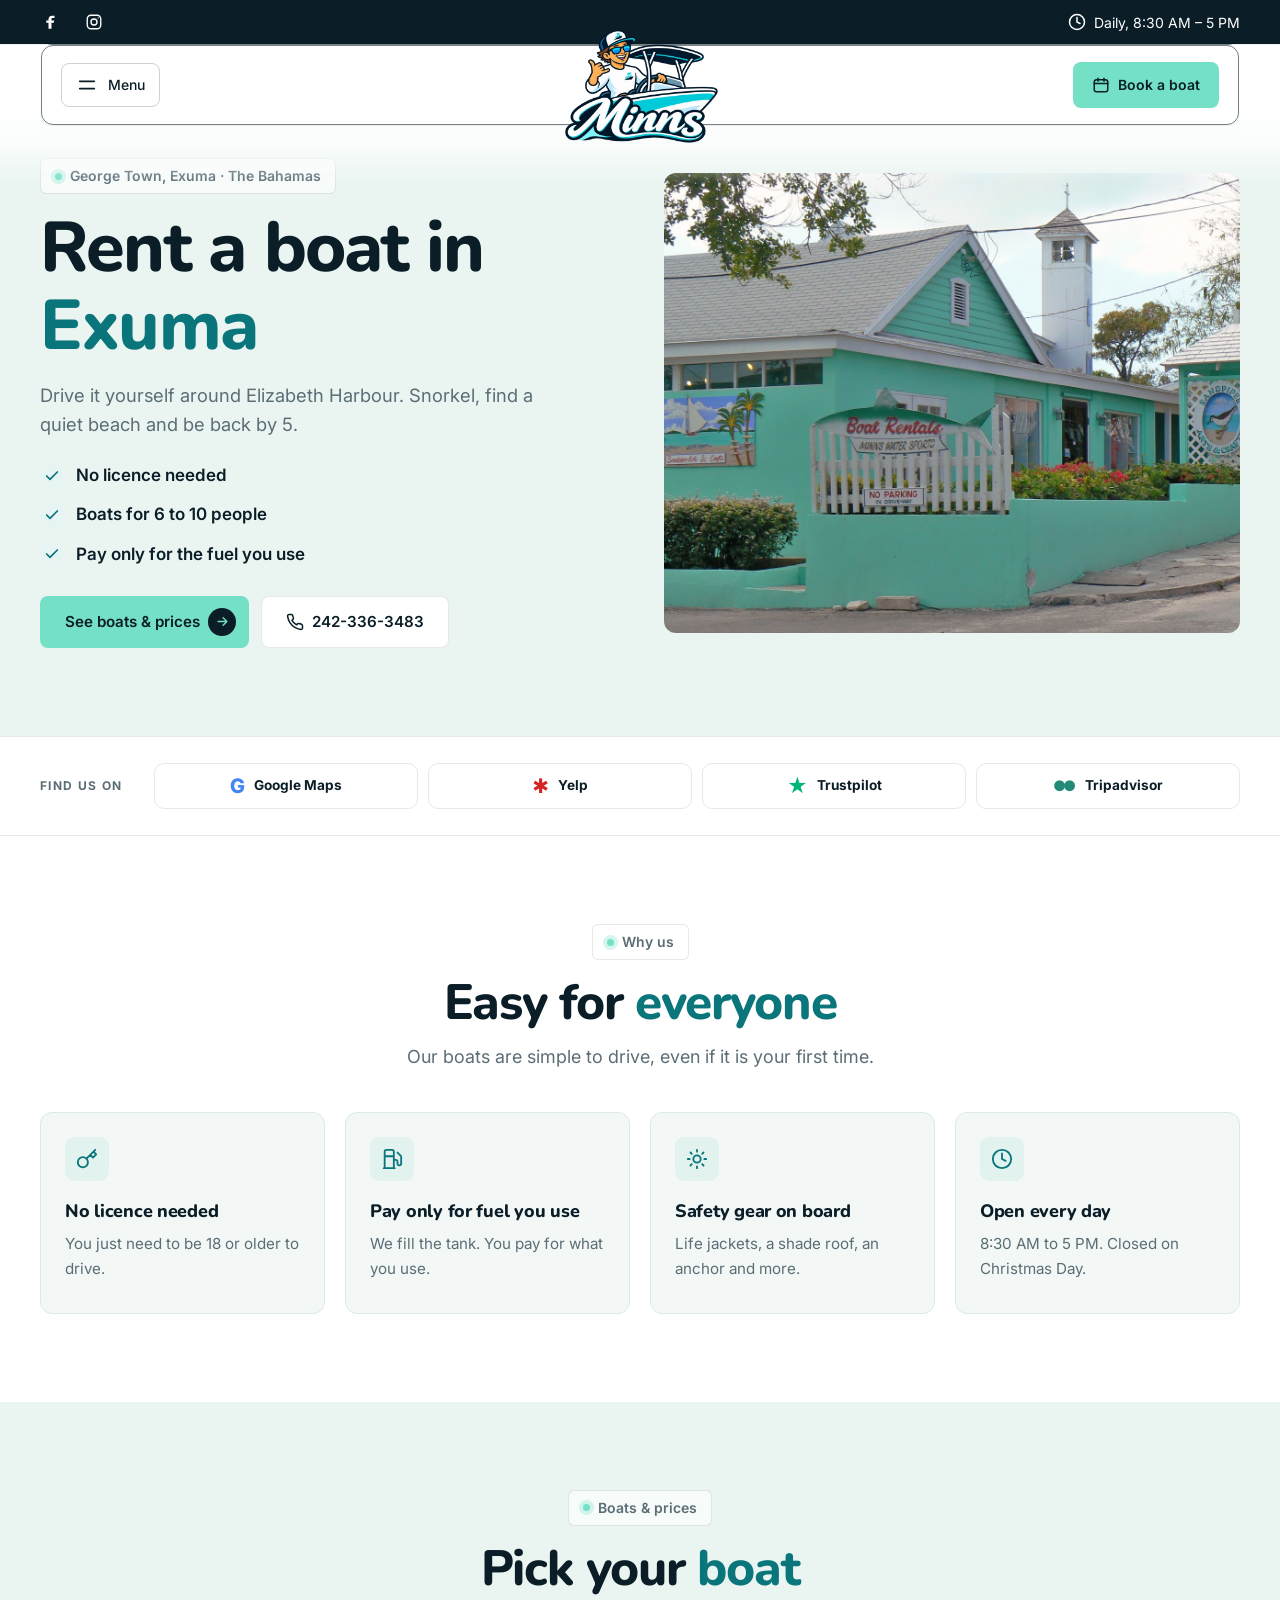
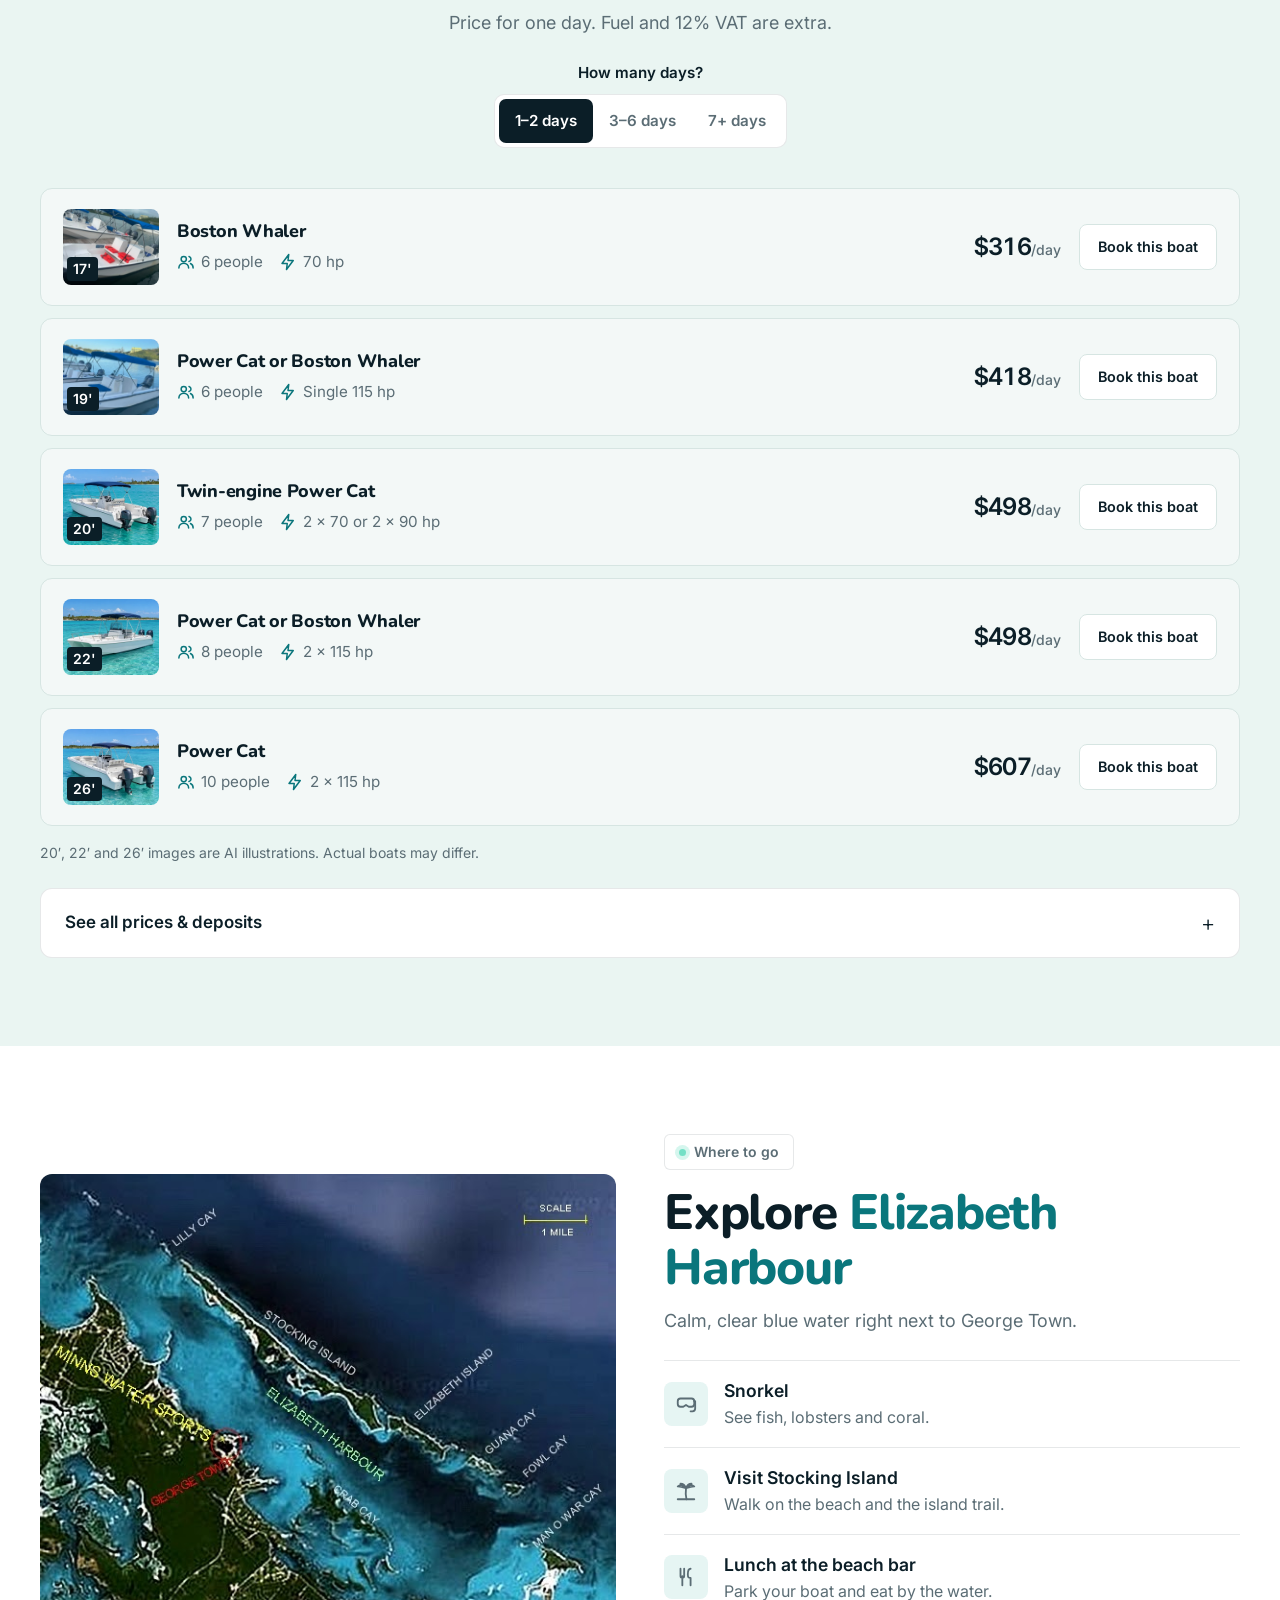
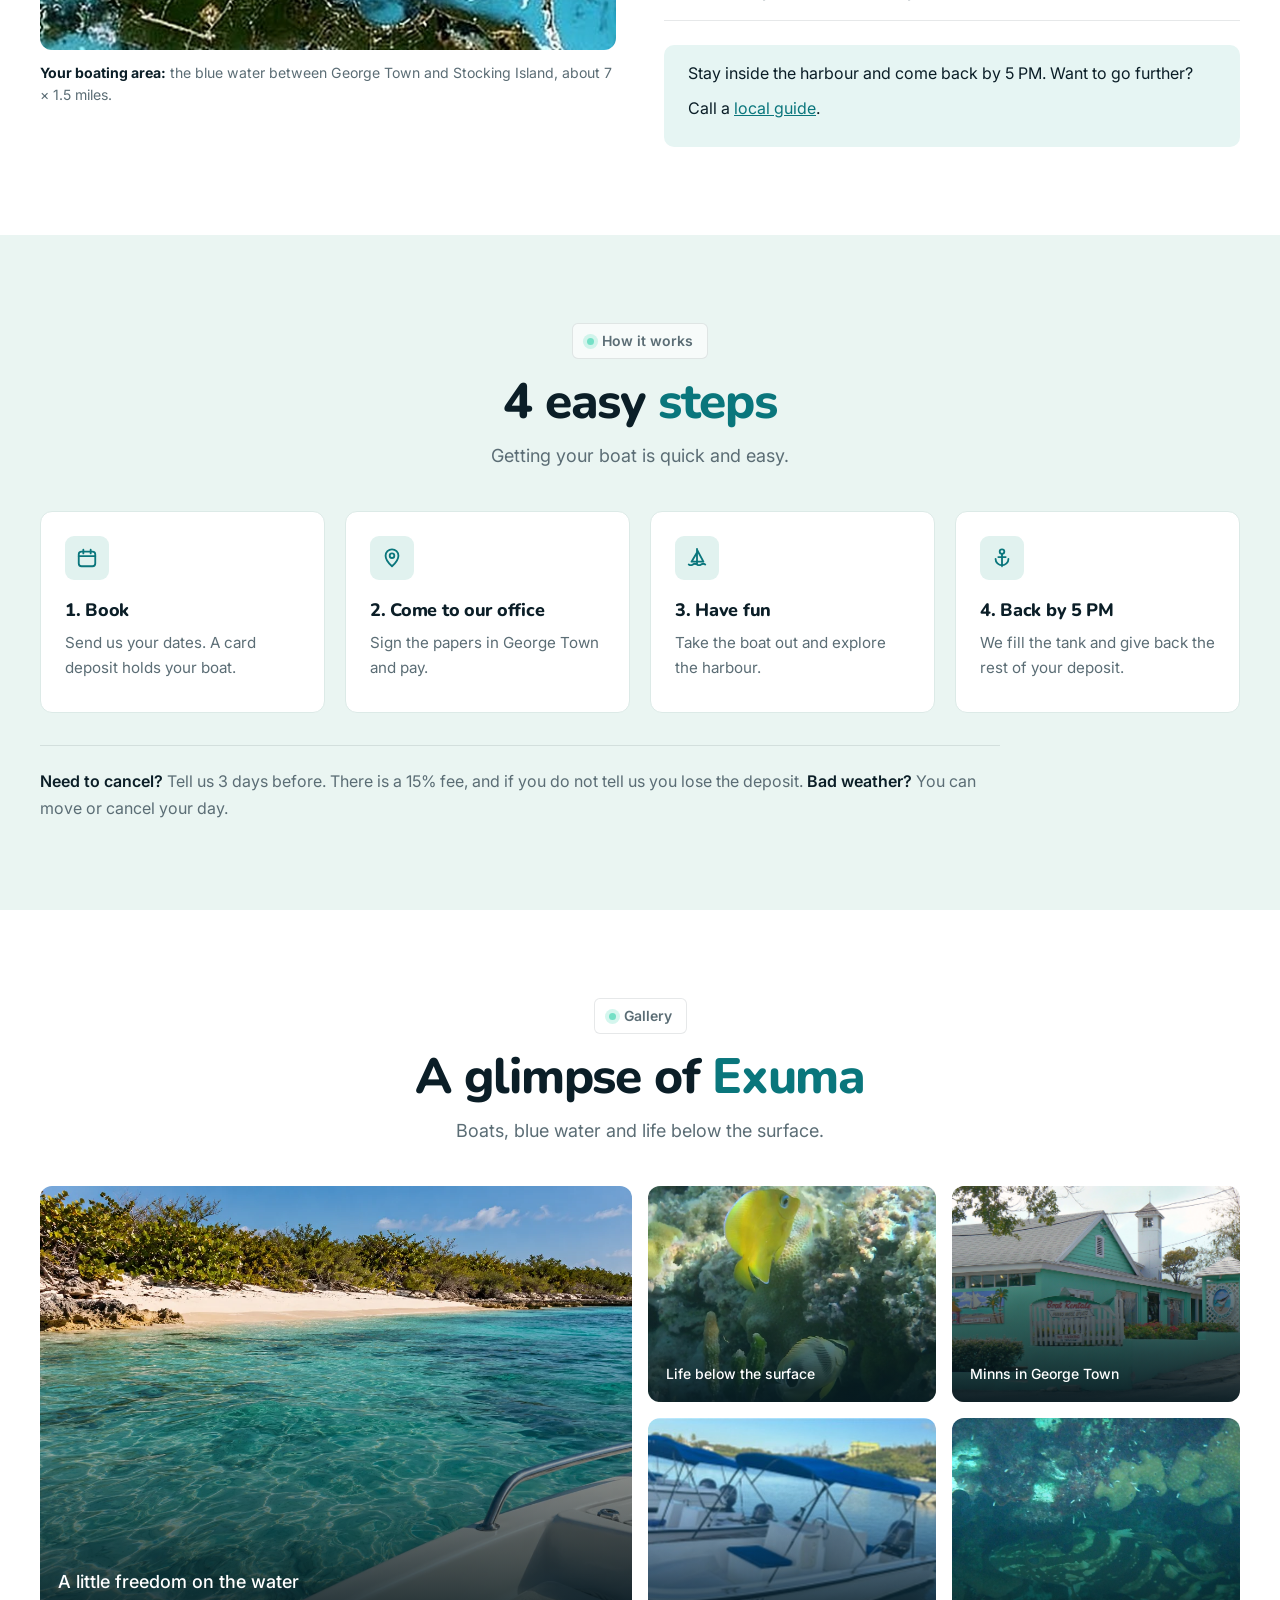
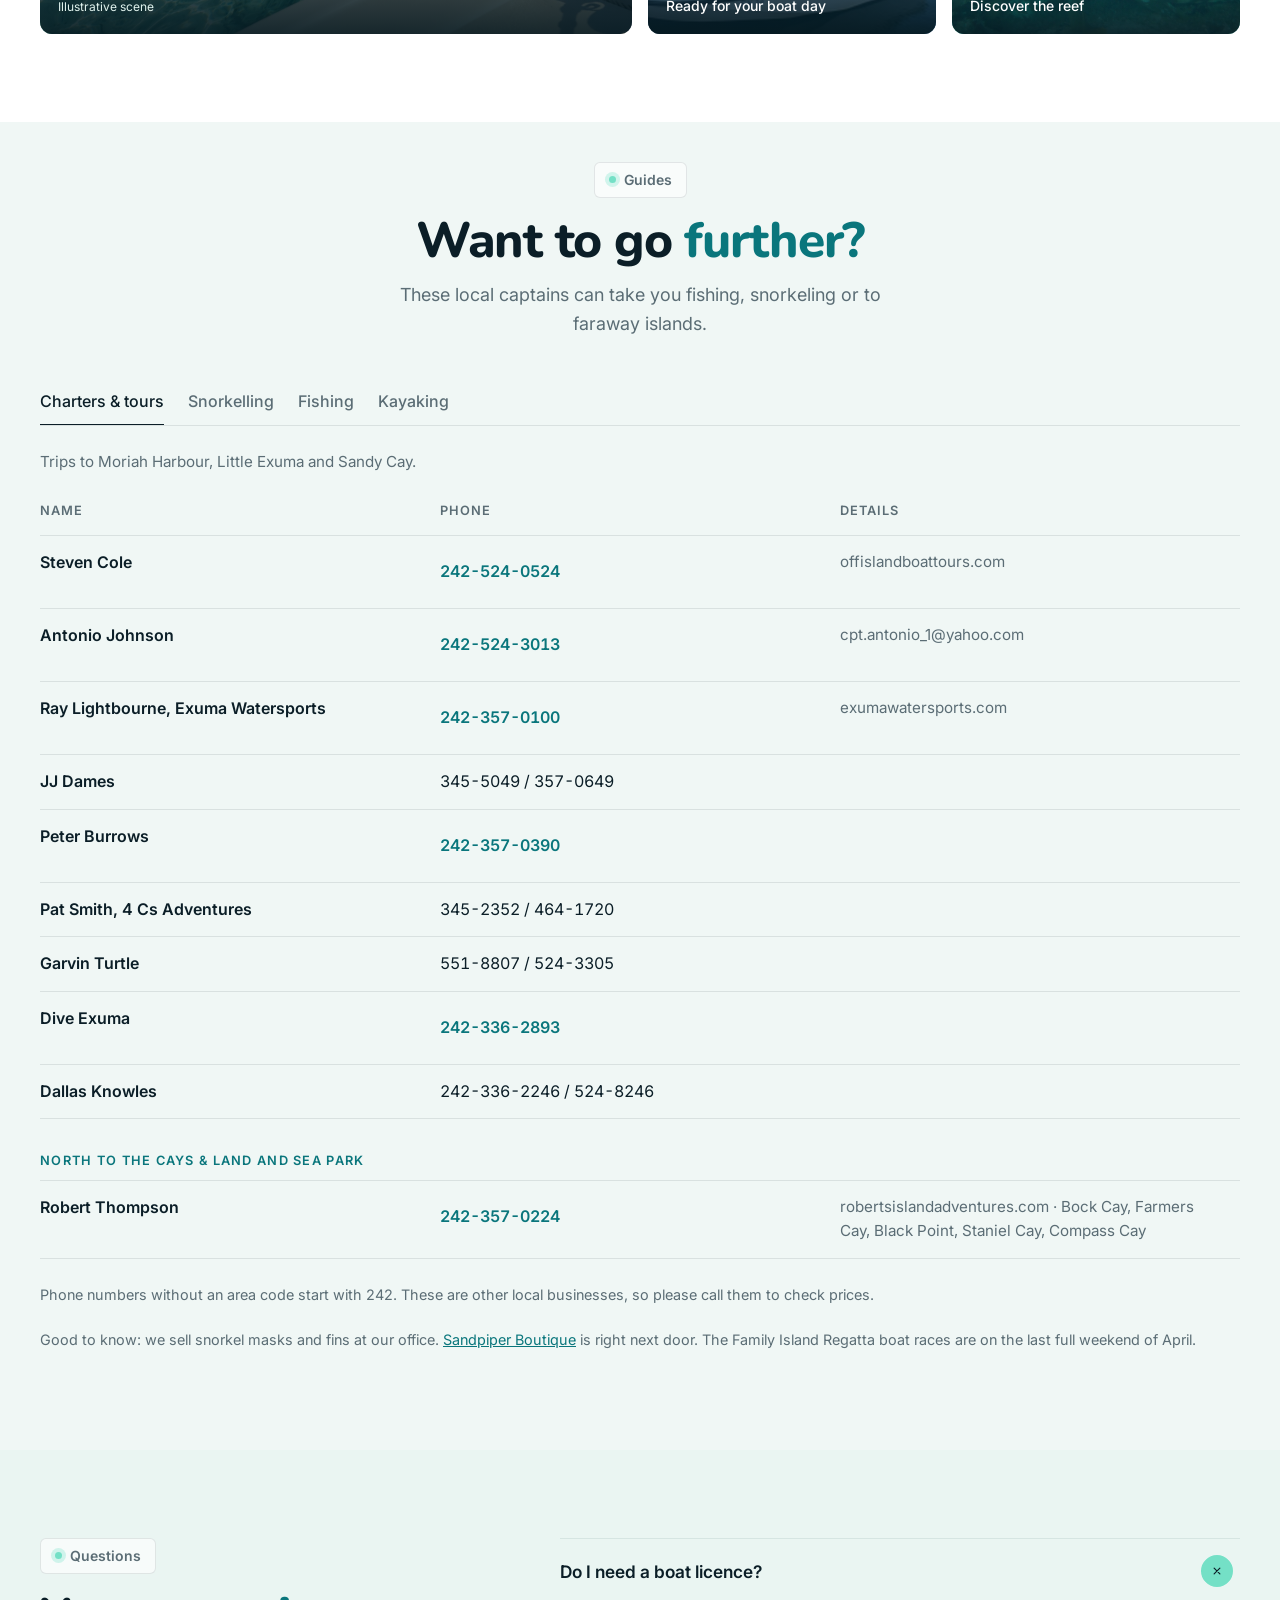
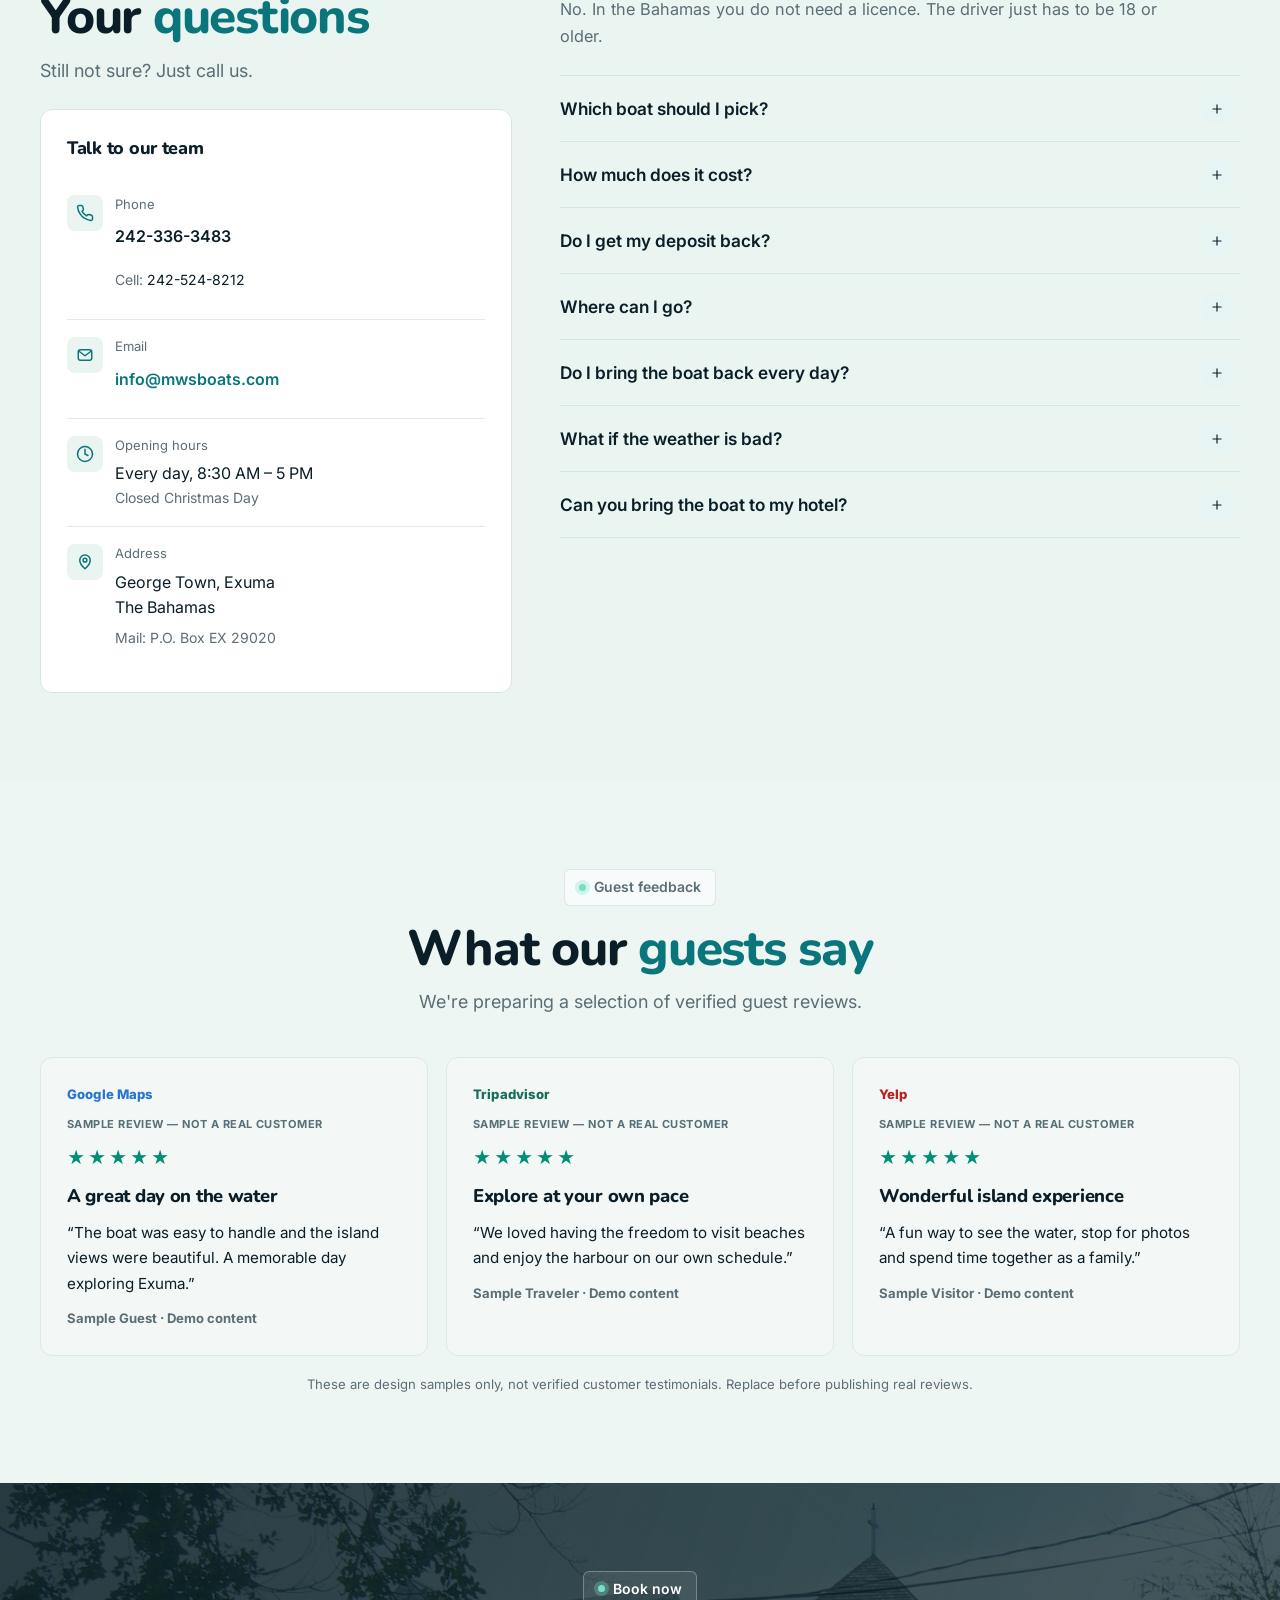
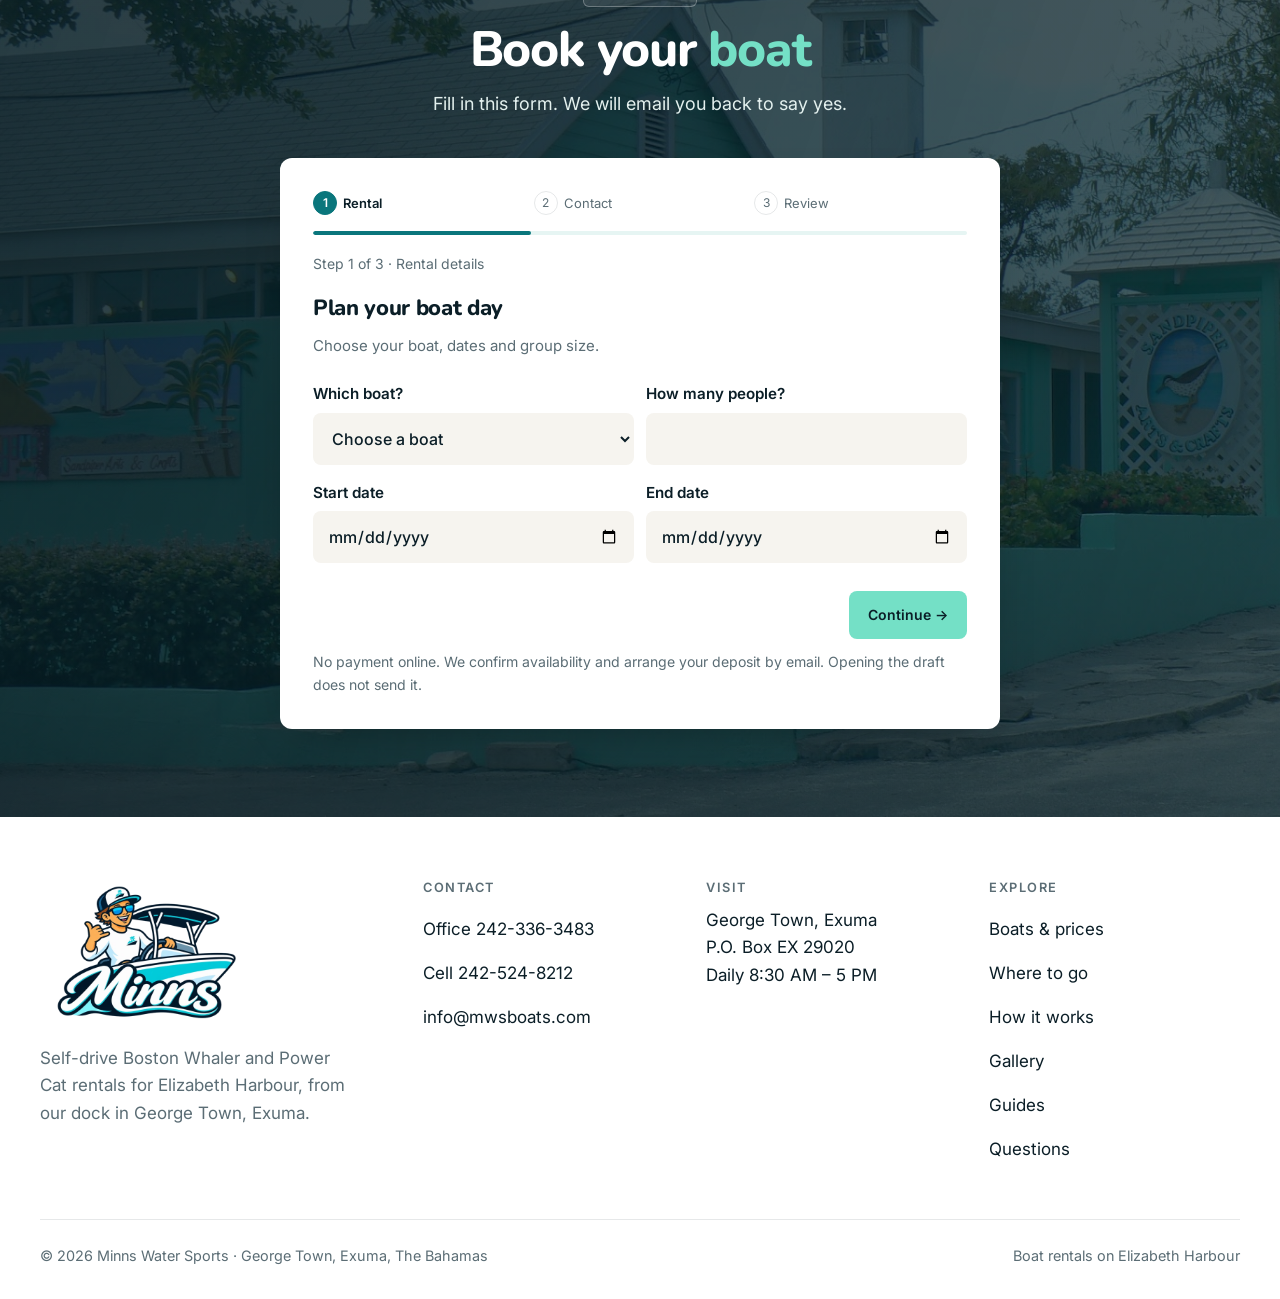
==== commit 3bda04b5: "content: disclose generated boat imagery inside the details popup" ====
--- a/index.html
+++ b/index.html
@@ -48,6 +48,7 @@
 <link rel="stylesheet" href="assets/css/elevation-system.css">
 <link rel="stylesheet" href="assets/css/nav-dropdown.css">
 <link rel="stylesheet" href="assets/css/mobile-footer-fade.css">
+<link rel="stylesheet" href="assets/css/boat-dialog.css">
 <script>document.documentElement.classList.add("js")</script>
 
 <script type="application/ld+json">
@@ -580,6 +581,55 @@
   </div>
 </footer>
 
+<!-- Native modal: centered in the viewport regardless of page scroll position. -->
+<dialog class="boat-dialog" id="boatDialog" aria-labelledby="boatModalTitle" aria-describedby="boatModalPriceNote">
+  <div class="boat-dialog__shell">
+    <div class="boat-dialog__toolbar">
+      <span class="boat-dialog__eyebrow">Minns Water Sports · Exuma</span>
+      <button class="boat-dialog__close" id="boatModalClose" type="button" aria-label="Close boat details">
+        <span>Close</span>
+        <svg aria-hidden="true" viewBox="0 0 24 24"><path d="M6 6l12 12M18 6L6 18" fill="none" stroke="currentColor" stroke-width="1.8" stroke-linecap="round"/></svg>
+      </button>
+    </div>
+    <div class="boat-dialog__scroll" id="boatDialogScroll">
+      <section class="boat-dialog__details" id="boatModalDetails" aria-label="Boat overview">
+        <figure class="boat-dialog__figure">
+          <img id="boatModalImage" alt="" width="960" height="500">
+          <figcaption id="boatModalSize" class="boat-dialog__size"></figcaption>
+        </figure>
+        <div class="boat-dialog__content">
+          <span class="boat-dialog__tag">Self-drive boat rental</span>
+          <h2 id="boatModalTitle"></h2>
+          <div class="boat-dialog__specs">
+            <span id="boatModalCapacity"></span>
+            <span id="boatModalEngine"></span>
+          </div>
+          <p class="boat-dialog__description">Explore Elizabeth Harbour at your own pace. Drivers must be 18 or older, and boats return by 5 PM.</p>
+          <div class="boat-dialog__price-block">
+            <strong id="boatModalPrice"></strong>
+            <span>/day</span>
+            <small id="boatModalTier"></small>
+          </div>
+          <p class="boat-dialog__fine" id="boatModalPriceNote">Fuel used and 12% VAT are extra. Prices depend on rental length. Booking is subject to availability.</p>
+          <p class="boat-dialog__illustration" id="boatModalArtworkNote" hidden>Illustration only. The actual boat may look different.</p>
+          <button class="btn btn--mint boat-dialog__primary" id="boatModalBook" type="button">
+            Book this boat <svg aria-hidden="true" viewBox="0 0 24 24"><path d="M5 12h14M13 6l6 6-6 6" fill="none" stroke="currentColor" stroke-width="1.8" stroke-linecap="round" stroke-linejoin="round"/></svg>
+          </button>
+        </div>
+      </section>
+      <section class="boat-dialog__booking" id="boatModalBooking" aria-labelledby="boatModalBookingTitle" hidden>
+        <button class="boat-dialog__back" id="boatModalBack" type="button">
+          <svg aria-hidden="true" viewBox="0 0 24 24"><path d="M19 12H5m6 6-6-6 6-6" fill="none" stroke="currentColor" stroke-width="1.8" stroke-linecap="round" stroke-linejoin="round"/></svg>
+          Back to boat details
+        </button>
+        <h2 id="boatModalBookingTitle">Request this boat</h2>
+        <p class="boat-dialog__booking-note">Complete all three steps here. Your email app opens with a ready-to-send request; Minns will confirm availability.</p>
+        <div id="boatModalWizardHost"></div>
+      </section>
+    </div>
+  </div>
+</dialog>
+
 <div class="mbar-fade" id="mbarFade" aria-hidden="true"></div>
 <div class="mbar" id="mbar">
   <a class="btn btn--glass" href="tel:+12423363483"><svg aria-hidden="true"><use href="#i-phone"/></svg>Call</a>
@@ -592,5 +642,6 @@
 <script src="assets/js/header-menu.js" defer></script>
 <script src="assets/js/booking-wizard.js" defer></script>
 <script src="assets/js/gallery.js" defer></script>
+<script src="assets/js/boat-dialog.js" defer></script>
 </body>
 </html>
--- a/assets/css/nav-dropdown.css
+++ b/assets/css/nav-dropdown.css
@@ -83,6 +83,25 @@
   display: block;
 }
 
+/* Blur and dim the site beneath the menu, but keep the header/menu sharp. */
+.menu-backdrop {
+  position: fixed;
+  inset: 0;
+  z-index: 80;
+  background: rgba(7, 28, 35, .28);
+  -webkit-backdrop-filter: blur(10px) saturate(85%);
+  backdrop-filter: blur(10px) saturate(85%);
+  pointer-events: auto;
+  touch-action: none;
+}
+.menu-backdrop[hidden] {
+  display: none !important;
+}
+/* Only raise the header above the backdrop while the dropdown is open. */
+.nav#nav.open {
+  z-index: 81;
+}
+
 /* Frosted light dropdown card anchored below the Menu control. */
 .nav#nav .nav-dropdown {
   position: absolute;
@@ -95,12 +114,12 @@
   overflow-y: auto;
   padding: 12px 16px 16px;
   color: #0b1e27;
-  background: rgba(248, 253, 251, .84);
-  border: 1px solid rgba(11, 30, 39, .24);
+  background: rgba(250, 253, 252, .97);
+  border: 1px solid rgba(11, 30, 39, .30);
   border-radius: 12px;
-  box-shadow: 0 8px 28px rgba(11, 30, 39, .10);
-  -webkit-backdrop-filter: blur(22px) saturate(140%);
-  backdrop-filter: blur(22px) saturate(140%);
+  box-shadow: 0 12px 34px rgba(11, 30, 39, .13);
+  -webkit-backdrop-filter: blur(32px) saturate(125%);
+  backdrop-filter: blur(32px) saturate(125%);
   overscroll-behavior: contain;
 }
 .nav#nav .nav-dropdown[hidden] {
--- a/assets/css/boat-dialog.css
+++ b/assets/css/boat-dialog.css
@@ -0,0 +1,309 @@
+/**
+ * Minns boat detail + in-place booking dialog.
+ * A native modal stays centered in the viewport, with its own scroll area.
+ */
+
+/* Click anywhere on a boat row; retain the independent booking link on top. */
+#fleet .boat {
+  position: relative;
+  cursor: pointer;
+}
+#fleet .boat__surface-trigger {
+  position: absolute;
+  z-index: 1;
+  inset: 0;
+  display: block;
+  width: 100%;
+  height: 100%;
+  padding: 0;
+  border: 0;
+  border-radius: inherit;
+  background: transparent;
+  cursor: pointer;
+}
+#fleet .boat__surface-trigger:focus-visible {
+  outline: 3px solid #087f7c;
+  outline-offset: 3px;
+}
+#fleet .boat__right a[data-boat] {
+  position: relative;
+  z-index: 2;
+}
+@media (hover: hover) and (pointer: fine) {
+  #fleet .boat:hover {
+    border-color: #91c4bc;
+  }
+}
+
+/* Non-scrollable shell; only the contents of the dialog can scroll. */
+.boat-dialog:not([open]) {
+  display: none !important;
+}
+.boat-dialog {
+  position: fixed;
+  inset: 0;
+  width: min(820px, calc(100vw - 32px));
+  max-width: none;
+  height: auto;
+  max-height: calc(100dvh - 32px);
+  margin: auto;
+  padding: 0;
+  overflow: hidden;
+  color: #0b1e27;
+  background: #fff;
+  border: 1px solid #c8dbd7;
+  border-radius: 12px;
+  box-shadow: 0 24px 72px rgba(6, 26, 34, .22);
+}
+.boat-dialog::backdrop {
+  background: rgba(4, 20, 28, .76);
+  -webkit-backdrop-filter: blur(7px);
+  backdrop-filter: blur(7px);
+}
+.boat-dialog__shell {
+  display: flex;
+  flex-direction: column;
+  max-height: calc(100dvh - 32px);
+  min-height: 0;
+  overflow: hidden;
+}
+.boat-dialog__toolbar {
+  display: flex;
+  align-items: center;
+  justify-content: space-between;
+  flex: 0 0 auto;
+  gap: 12px;
+  min-height: 60px;
+  padding: 9px 22px;
+  border-bottom: 1px solid #dfebe8;
+  background: #fff;
+}
+.boat-dialog__eyebrow {
+  color: #526e72;
+  font: 700 .74rem/1.4 var(--body);
+  text-transform: uppercase;
+  letter-spacing: .08em;
+}
+.boat-dialog__close,
+.boat-dialog__back {
+  display: inline-flex;
+  align-items: center;
+  justify-content: center;
+  gap: 8px;
+  min-height: 44px;
+  padding: 8px 10px;
+  border: 1px solid #dceae7;
+  border-radius: 8px;
+  background: #f4f9f7;
+  color: #0b1e27;
+  cursor: pointer;
+  font: 700 .875rem/1.3 var(--body);
+}
+.boat-dialog__close svg,
+.boat-dialog__back svg {
+  width: 18px;
+  height: 18px;
+  flex: none;
+}
+.boat-dialog__scroll {
+  min-height: 0;
+  overflow-y: auto;
+  overscroll-behavior: contain;
+  scrollbar-gutter: stable;
+}
+.boat-dialog__figure {
+  position: relative;
+  height: clamp(210px, 34vh, 330px);
+  margin: 0;
+  overflow: hidden;
+  background: #e4f1ee;
+}
+.boat-dialog__figure img {
+  display: block;
+  width: 100%;
+  height: 100%;
+  object-fit: cover;
+}
+.boat-dialog__size {
+  position: absolute;
+  left: 20px;
+  bottom: 16px;
+  padding: 7px 12px;
+  background: rgba(11, 30, 39, .9);
+  color: #fff;
+  border-radius: 6px;
+  font: 700 1rem/1.3 var(--body);
+}
+.boat-dialog__content {
+  padding: 24px 28px 28px;
+}
+.boat-dialog__tag {
+  display: inline-flex;
+  align-items: center;
+  padding: 6px 9px;
+  color: #087a76;
+  background: #e6f6f1;
+  border: 1px solid #cce9df;
+  border-radius: 6px;
+  font: 700 .75rem/1.3 var(--body);
+}
+.boat-dialog__content h2,
+.boat-dialog__booking h2 {
+  margin: 12px 0 16px;
+  color: #0b1e27;
+  font: 700 clamp(1.55rem, 3vw, 2.15rem)/1.2 var(--display);
+  overflow-wrap: anywhere;
+}
+.boat-dialog__specs {
+  display: flex;
+  flex-wrap: wrap;
+  gap: 8px;
+  margin-bottom: 16px;
+}
+.boat-dialog__specs span:not(:empty) {
+  display: inline-flex;
+  align-items: center;
+  min-height: 34px;
+  padding: 7px 12px;
+  border: 1px solid #dceae7;
+  border-radius: 7px;
+  background: #f2f8f6;
+  font: 600 .875rem/1.3 var(--body);
+}
+.boat-dialog__description {
+  margin: 0 0 20px;
+  color: #4f666c;
+  font-size: .96rem;
+  line-height: 1.65;
+}
+.boat-dialog__price-block {
+  display: flex;
+  flex-wrap: wrap;
+  align-items: baseline;
+  gap: 4px;
+  padding-top: 16px;
+  border-top: 1px solid #dceae7;
+}
+.boat-dialog__price-block strong {
+  font: 700 2rem/1.15 var(--display);
+  letter-spacing: -.035em;
+  font-variant-numeric: tabular-nums;
+}
+.boat-dialog__price-block > span {
+  color: #64797e;
+  font-size: .9rem;
+}
+.boat-dialog__price-block small {
+  flex-basis: 100%;
+  color: #64797e;
+  font-size: .85rem;
+}
+.boat-dialog__fine {
+  margin: 12px 0 20px;
+  color: #50696e;
+  font-size: .82rem;
+  line-height: 1.6;
+}
+.boat-dialog__primary {
+  display: flex;
+  width: 100%;
+  min-height: 54px;
+  font-size: 1rem;
+  border-radius: 8px;
+}
+.boat-dialog__primary svg {
+  width: 20px;
+  height: 20px;
+  flex: none;
+}
+.boat-dialog__booking {
+  padding: 22px 28px 28px;
+}
+.boat-dialog__back {
+  min-height: 42px;
+  padding: 8px 12px;
+  background: #fff;
+}
+.boat-dialog__booking h2 {
+  margin: 18px 0 8px;
+}
+.boat-dialog__booking-note {
+  color: #577075;
+  line-height: 1.6;
+  font-size: .91rem;
+  margin: 0 0 20px;
+}
+/* The existing wizard moves into this host; never duplicate its IDs or inputs. */
+.boat-dialog #boatModalWizardHost {
+  min-width: 0;
+}
+.boat-dialog #resForm {
+  width: 100%;
+  margin: 0;
+  padding: 0;
+  border: 0;
+  background: #fff;
+  color: #0b1e27;
+  box-shadow: none;
+}
+.boat-dialog #resForm .wizard-status {
+  margin-bottom: 14px;
+}
+.boat-dialog #resForm .wizard-actions .btn {
+  min-height: 48px;
+}
+.boat-dialog :focus-visible {
+  outline: 3px solid #078e83;
+  outline-offset: 3px;
+}
+@media (max-width: 599px) {
+  .boat-dialog {
+    width: calc(100vw - 20px);
+    max-height: calc(100dvh - 20px);
+  }
+  .boat-dialog__shell {
+    max-height: calc(100dvh - 20px);
+  }
+  .boat-dialog__toolbar {
+    min-height: 56px;
+    padding: 6px 14px;
+  }
+  .boat-dialog__eyebrow {
+    font-size: .69rem;
+    letter-spacing: .03em;
+  }
+  .boat-dialog__figure {
+    height: clamp(180px, 29vh, 230px);
+  }
+  .boat-dialog__size {
+    left: 14px;
+    bottom: 12px;
+  }
+  .boat-dialog__content {
+    padding: 20px 18px 24px;
+  }
+  .boat-dialog__booking {
+    padding: 16px 18px 24px;
+  }
+  .boat-dialog__content h2,
+  .boat-dialog__booking h2 {
+    font-size: 1.55rem;
+  }
+}
+@media (max-width: 359px) {
+  .boat-dialog__content,
+  .boat-dialog__booking {
+    padding-inline: 14px;
+  }
+  .boat-dialog__toolbar {
+    padding-inline: 10px;
+  }
+  .boat-dialog__eyebrow {
+    font-size: .65rem;
+  }
+}
+@media (prefers-reduced-motion: reduce) {
+  .boat-dialog * {
+    scroll-behavior: auto !important;
+  }
+}
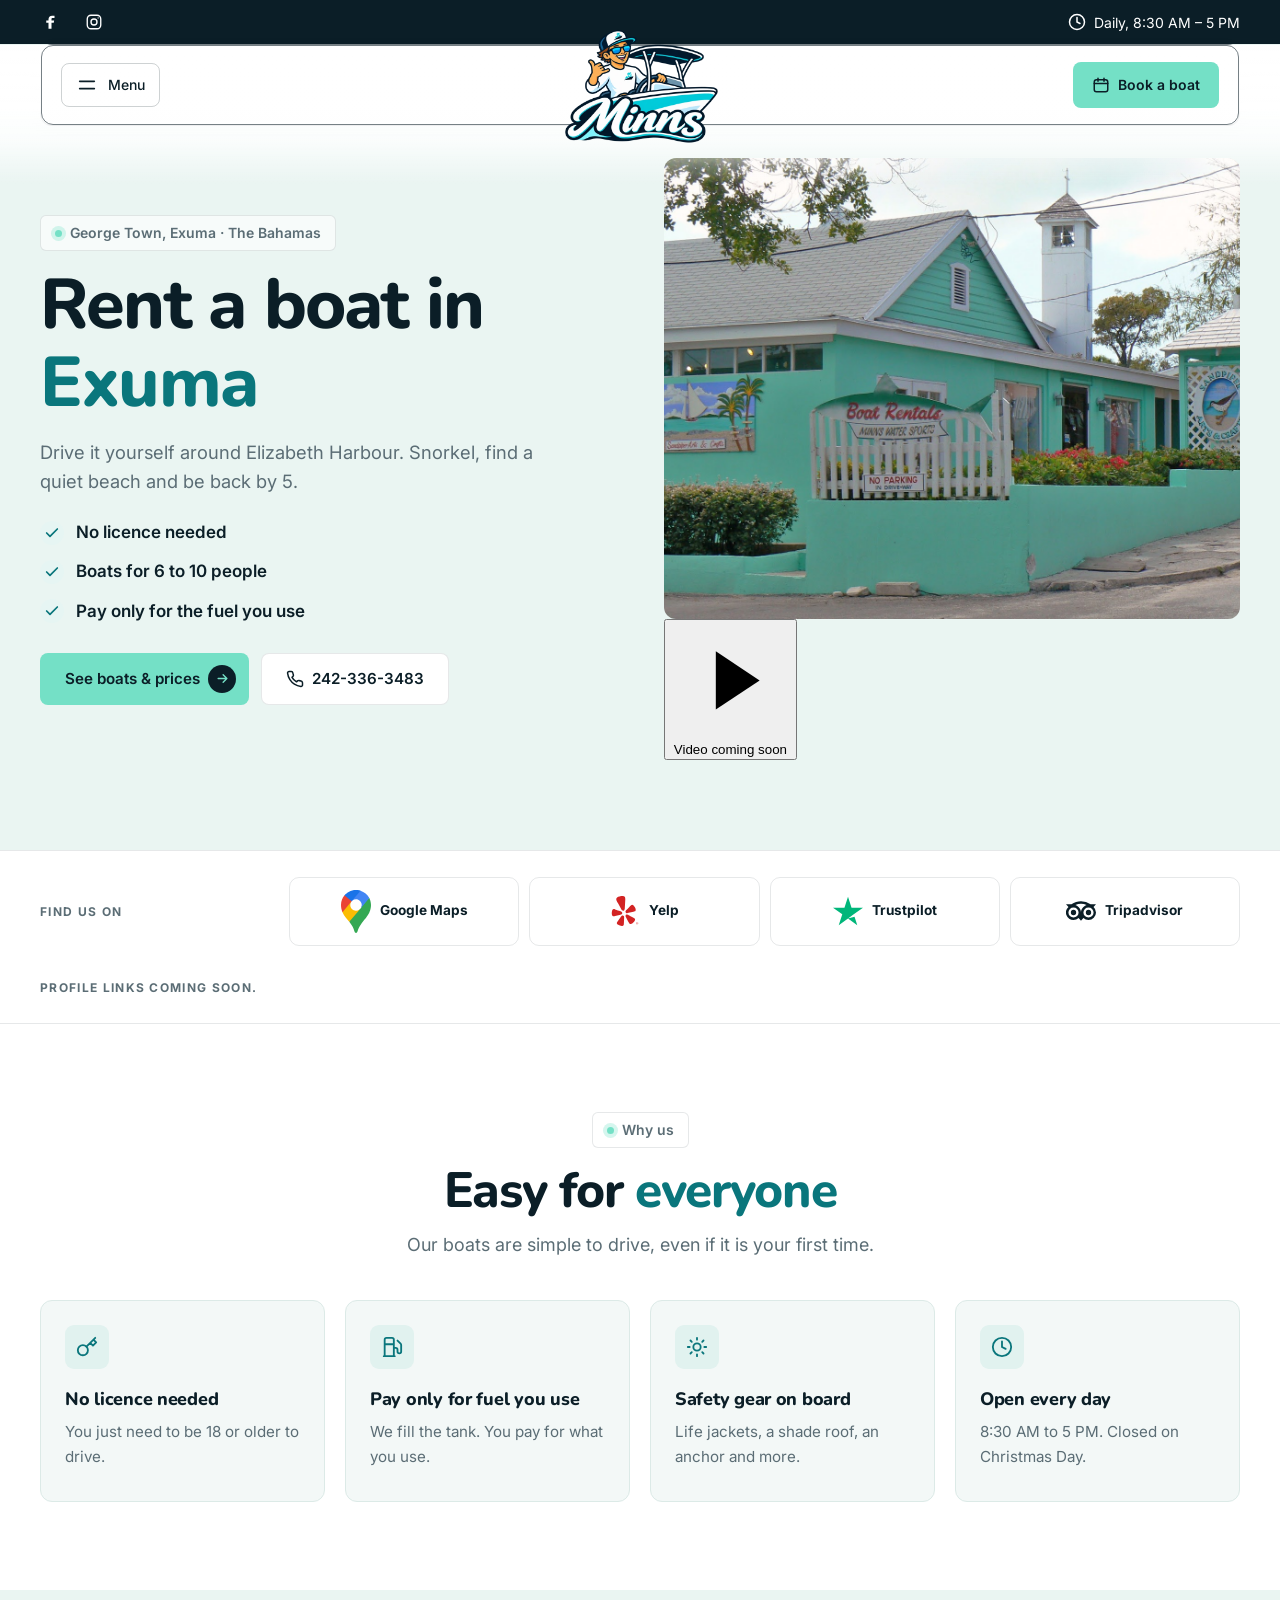
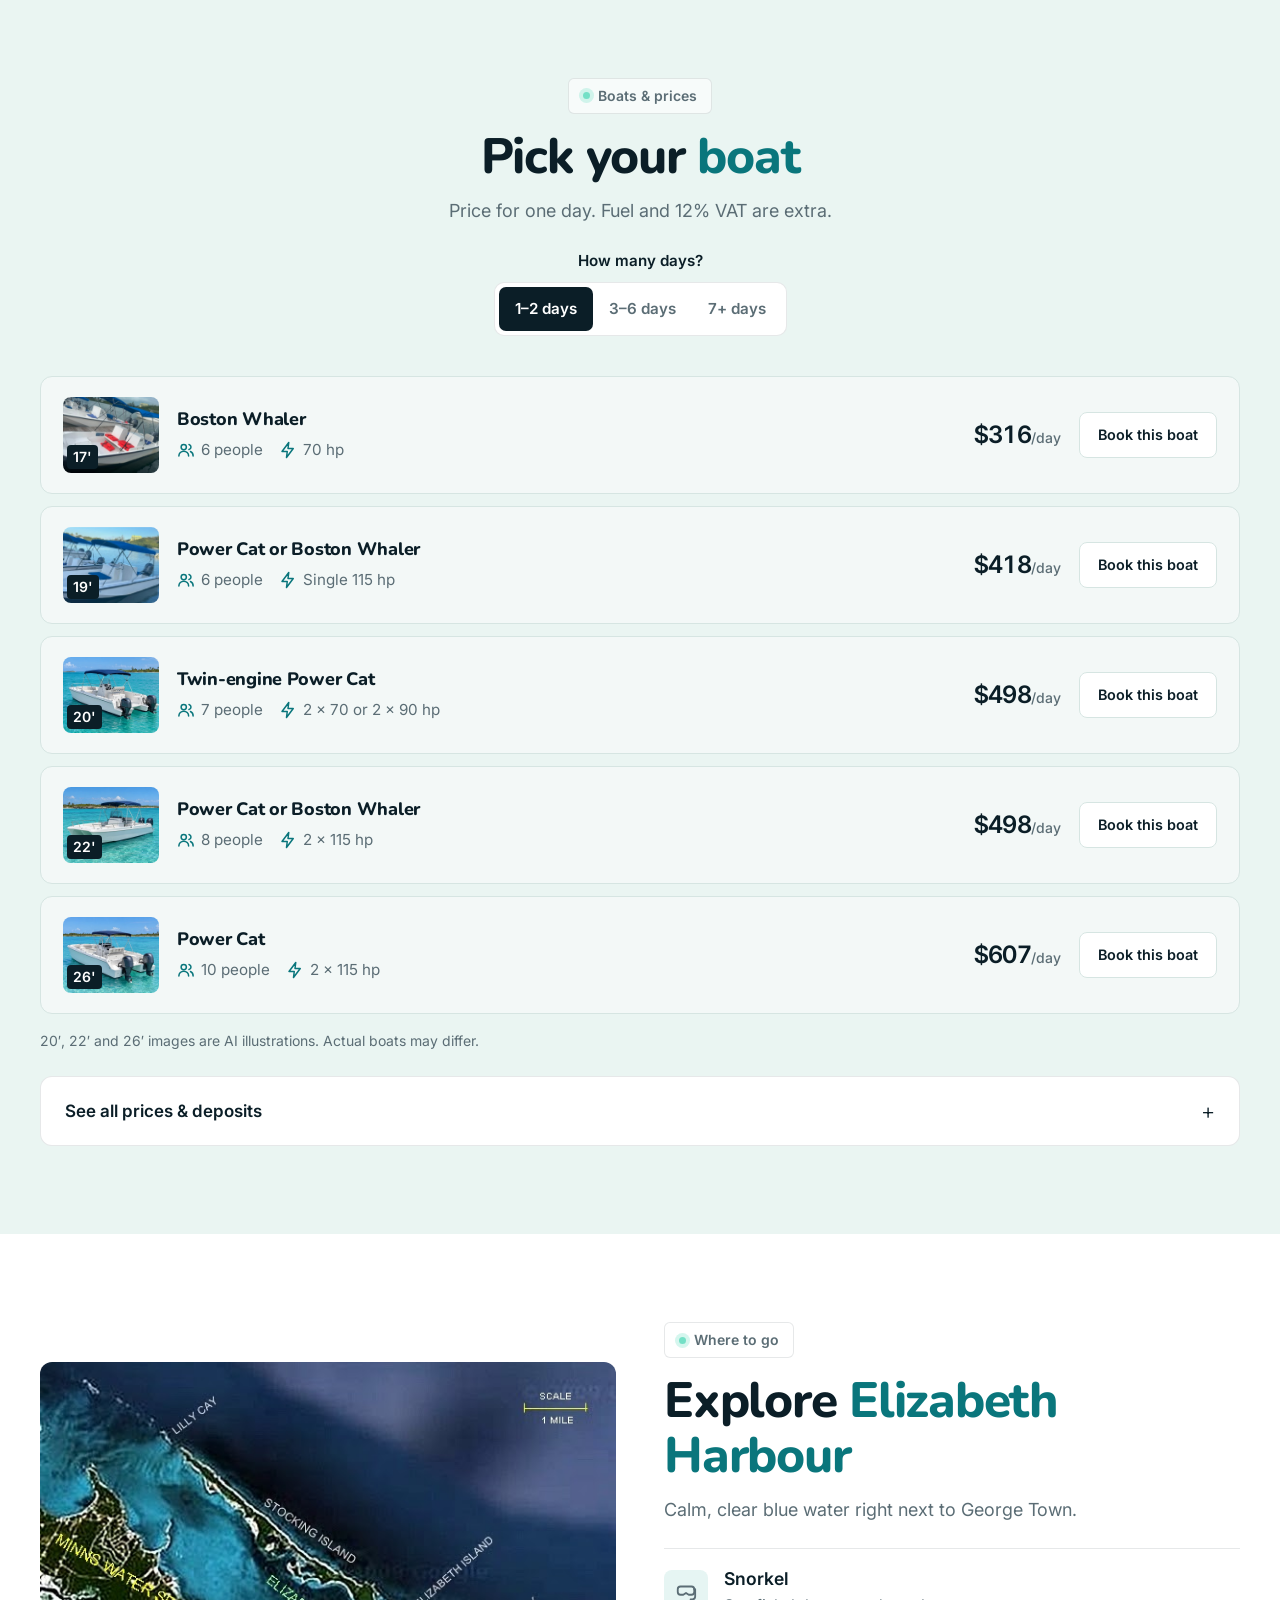
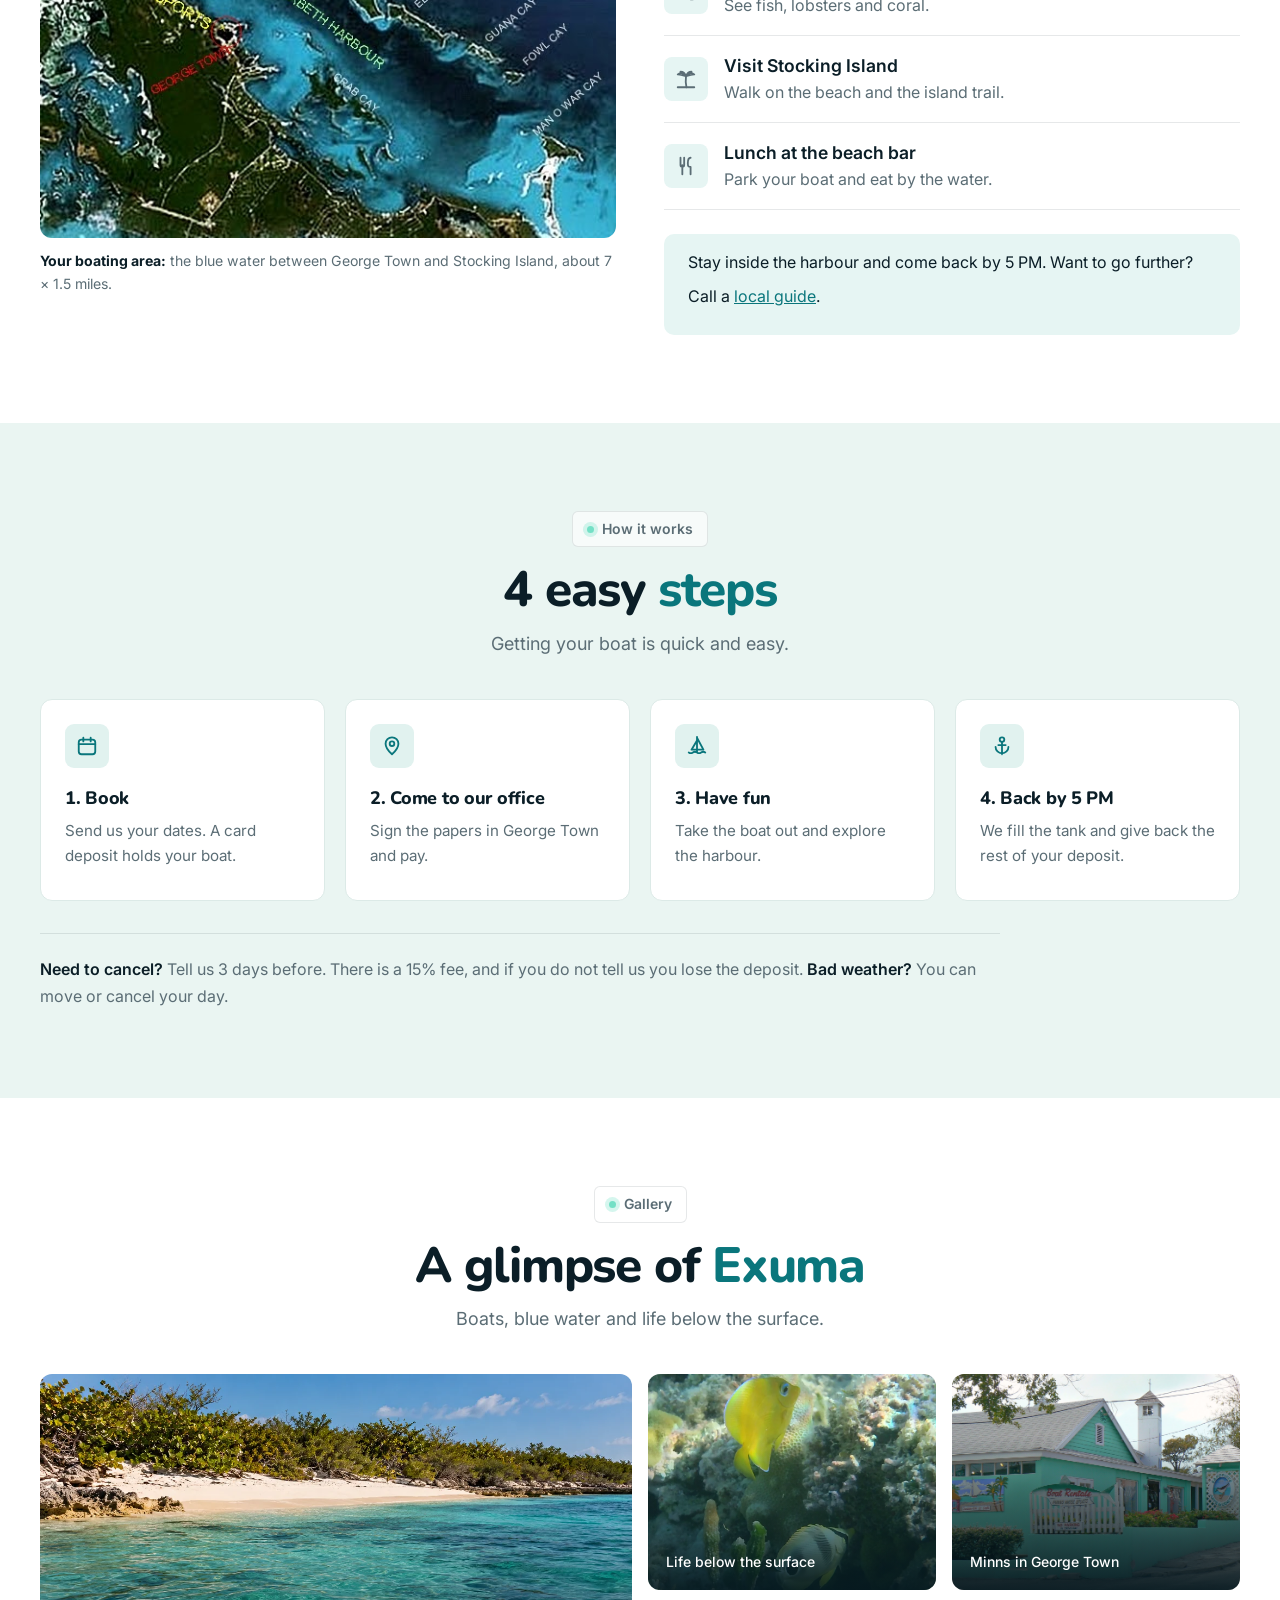
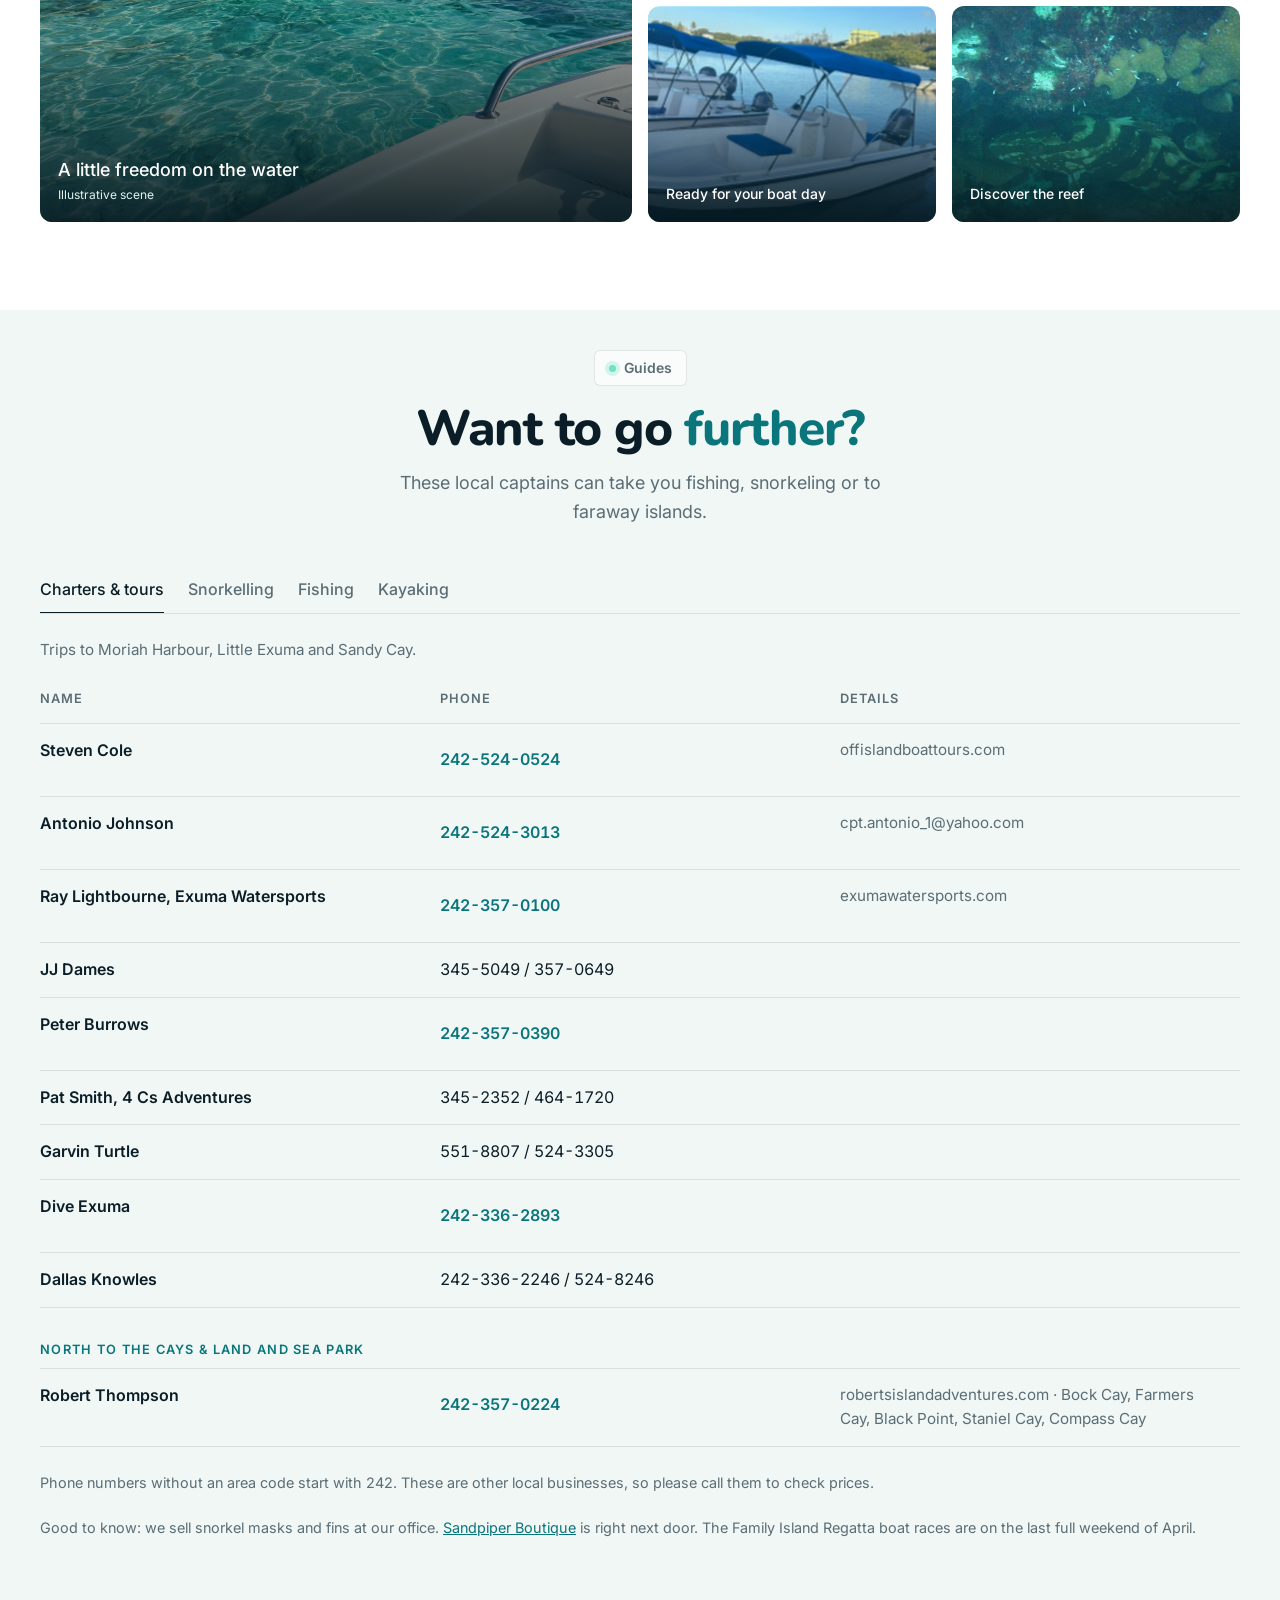
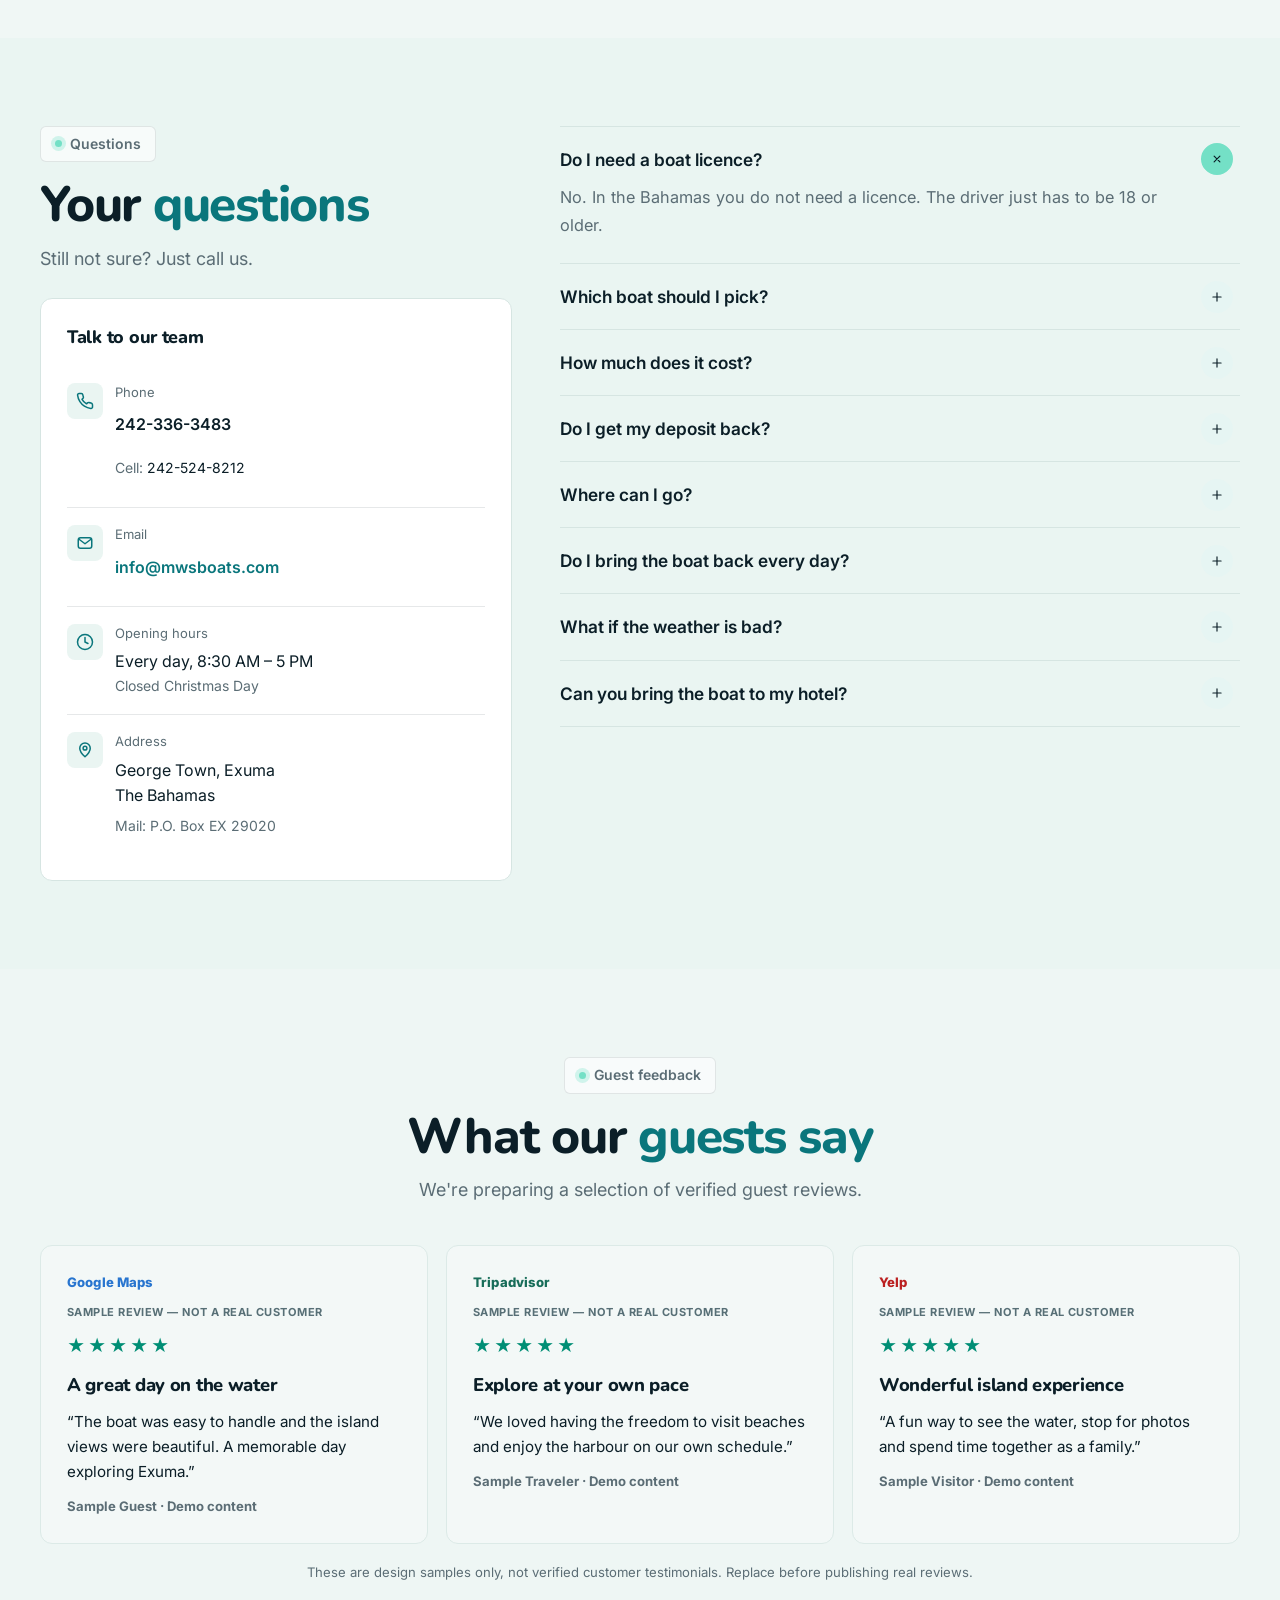
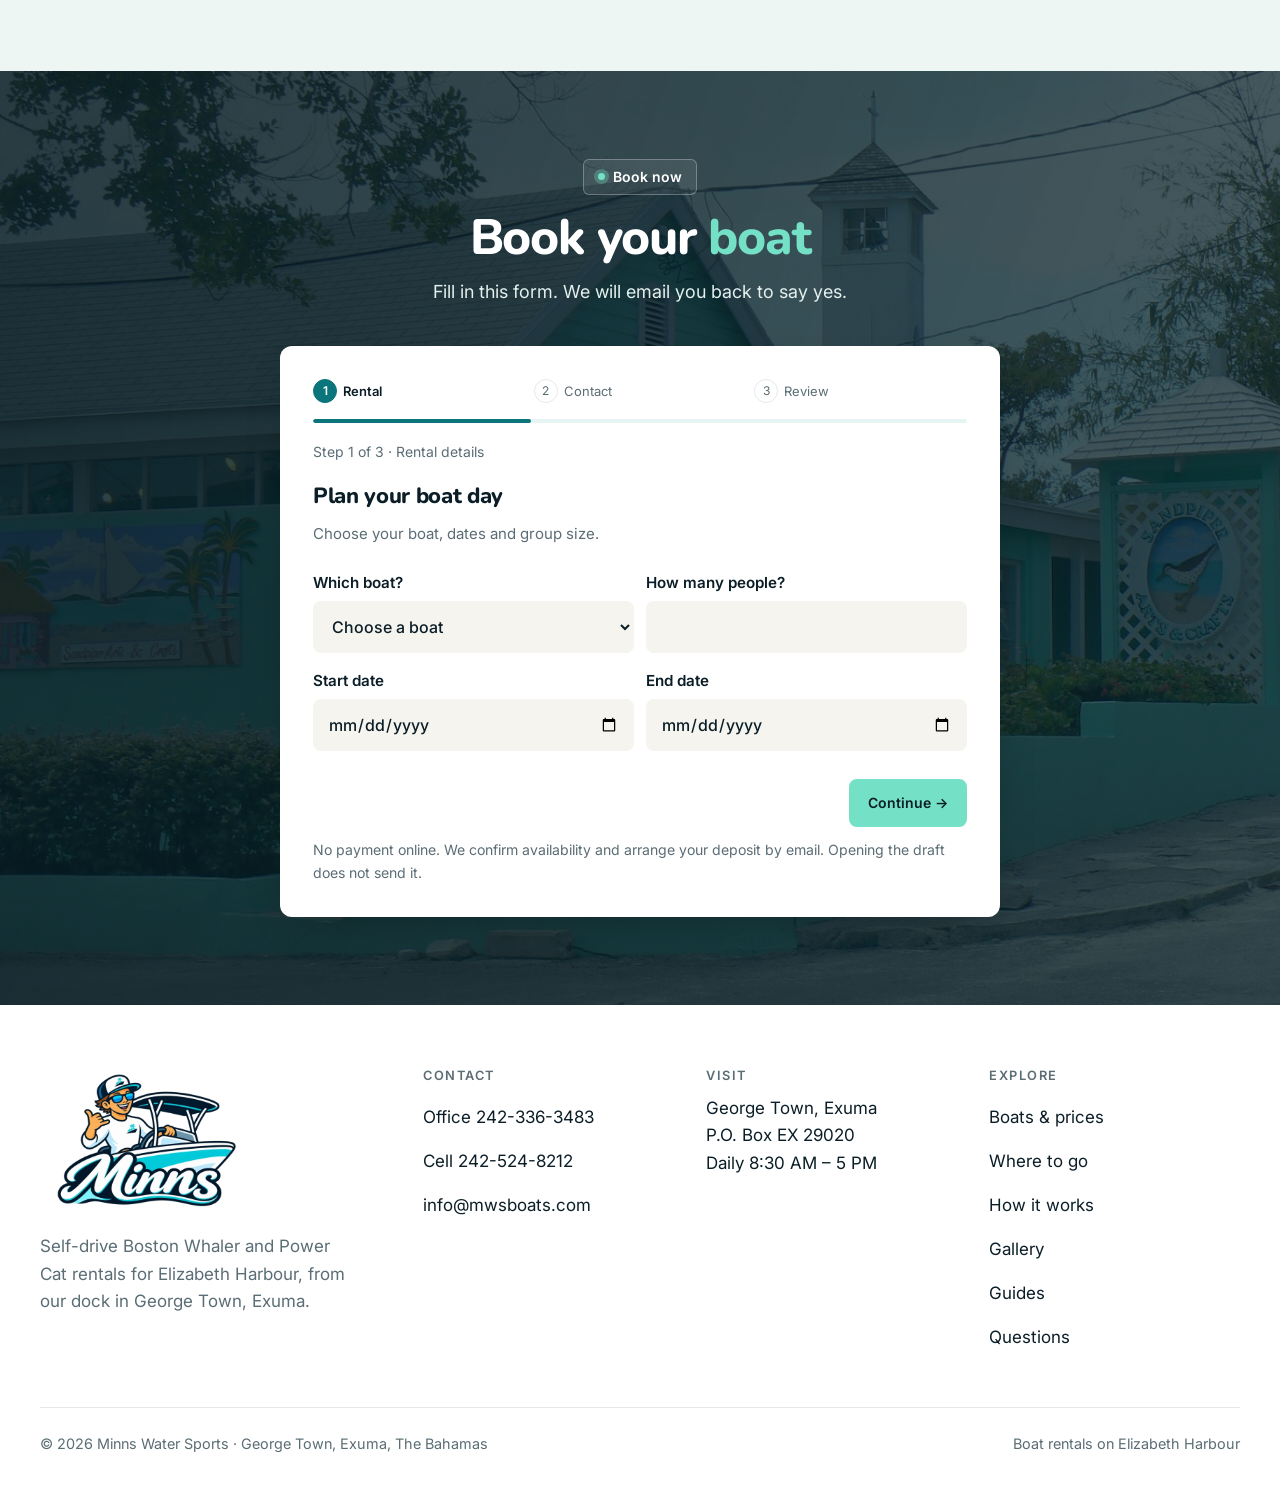
==== commit 0ad20f7c: "feat: add real review-platform logos and hero future-video play teaser" ====
--- a/index.html
+++ b/index.html
@@ -49,6 +49,7 @@
 <link rel="stylesheet" href="assets/css/nav-dropdown.css">
 <link rel="stylesheet" href="assets/css/mobile-footer-fade.css">
 <link rel="stylesheet" href="assets/css/boat-dialog.css">
+<link rel="stylesheet" href="assets/css/hero-video-brands.css">
 <script>document.documentElement.classList.add("js")</script>
 
 <script type="application/ld+json">
@@ -202,6 +203,13 @@
     </div>
     <div class="hero__media">
       <img class="hero__img" src="assets/images/mws-george-town.jpg" alt="Minns Water Sports boat rental office in George Town, Exuma" width="1600" height="1002" fetchpriority="high">
+      <button class="hero-video-launch" id="heroVideoLaunch" type="button" aria-controls="heroVideoNotice" aria-expanded="false" aria-label="Video preview, coming soon">
+        <span class="hero-video-launch__circle" aria-hidden="true">
+          <svg viewBox="0 0 24 24" fill="none" aria-hidden="true"><path d="m9 6 9 6-9 6V6Z" fill="currentColor"/></svg>
+        </span>
+        <span class="hero-video-launch__label">Video coming soon</span>
+      </button>
+      <p class="hero-video-notice" id="heroVideoNotice" role="status" aria-live="polite" hidden>Our Exuma video is coming soon. There is no video available to play yet.</p>
     </div>
   </div>
 </section>
@@ -210,11 +218,12 @@
   <div class="wrap review-platforms__inner">
     <p>Find us on</p>
     <div class="review-platforms__links">
-      <a href="#" aria-label="Google Maps profile link coming soon" title="Profile link coming soon" class="review-platforms__link"><span class="platform-mark platform-mark--google" aria-hidden="true">G</span><span>Google Maps</span></a>
-      <a href="#" aria-label="Yelp profile link coming soon" title="Profile link coming soon" class="review-platforms__link"><span class="platform-mark platform-mark--yelp" aria-hidden="true">✱</span><span>Yelp</span></a>
-      <a href="#" aria-label="Trustpilot profile link coming soon" title="Profile link coming soon" class="review-platforms__link"><span class="platform-mark platform-mark--trust" aria-hidden="true">★</span><span>Trustpilot</span></a>
-      <a href="#" aria-label="Tripadvisor profile link coming soon" title="Profile link coming soon" class="review-platforms__link"><span class="platform-mark platform-mark--trip" aria-hidden="true">●●</span><span>Tripadvisor</span></a>
-    </div>
+      <a href="#" class="review-platforms__link" data-profile-pending aria-label="Google Maps profile link coming soon" title="Google Maps profile coming soon"><img class="review-platforms__logo" src="assets/images/brands/google-maps.svg" alt="" width="30" height="30" loading="lazy" decoding="async"><span>Google Maps</span></a>
+      <a href="#" class="review-platforms__link" data-profile-pending aria-label="Yelp profile link coming soon" title="Yelp profile coming soon"><img class="review-platforms__logo" src="assets/images/brands/yelp.svg" alt="" width="30" height="30" loading="lazy" decoding="async"><span>Yelp</span></a>
+      <a href="#" class="review-platforms__link" data-profile-pending aria-label="Trustpilot profile link coming soon" title="Trustpilot profile coming soon"><img class="review-platforms__logo" src="assets/images/brands/trustpilot.svg" alt="" width="30" height="30" loading="lazy" decoding="async"><span>Trustpilot</span></a>
+      <a href="#" class="review-platforms__link" data-profile-pending aria-label="Tripadvisor profile link coming soon" title="Tripadvisor profile coming soon"><img class="review-platforms__logo" src="assets/images/brands/tripadvisor.svg" alt="" width="30" height="30" loading="lazy" decoding="async"><span>Tripadvisor</span></a>
+    </div>
+    <p class="review-platforms__status" id="reviewPlatformStatus" role="status" aria-live="polite">Profile links coming soon.</p>
   </div>
 </section>
 
@@ -643,5 +652,6 @@
 <script src="assets/js/booking-wizard.js" defer></script>
 <script src="assets/js/gallery.js" defer></script>
 <script src="assets/js/boat-dialog.js" defer></script>
+<script src="assets/js/hero-video.js" defer></script>
 </body>
 </html>
--- a/assets/css/gallery.css
+++ b/assets/css/gallery.css
@@ -39,3 +39,21 @@
 .gallery-dialog figure img{width:100%;max-height:calc(100dvh - 220px);object-fit:contain;background:#061820;border-radius:8px}
 .gallery-dialog figcaption{font-size:.875rem;line-height:1.6;margin-top:12px;overflow-wrap:anywhere}
 @media(prefers-reduced-motion:reduce){.gallery-tile img{transition:none}.gallery-tile:hover img{transform:none}}
+
+/* On phones, show every gallery image as its own full-width card. */
+@media (max-width: 599px) {
+  #gallery .gallery-grid {
+    grid-template-columns: minmax(0, 1fr);
+    gap: 14px;
+  }
+  #gallery .gallery-tile,
+  #gallery .gallery-tile--featured {
+    grid-column: auto;
+    grid-row: auto;
+    width: 100%;
+    aspect-ratio: 16 / 10;
+  }
+  #gallery .gallery-tile img {
+    object-fit: cover;
+  }
+}
--- a/assets/css/mobile-footer-fade.css
+++ b/assets/css/mobile-footer-fade.css
@@ -34,3 +34,16 @@
 @media (prefers-reduced-motion: reduce) {
   .mbar-fade { transition: none; }
 }
+
+/* Match the fixed mobile Call / Book bar's outer edges to the sticky header.
+   Both use --gutter, including the narrower <=359px breakpoint. */
+@media (max-width: 899px) {
+  .mbar {
+    left: var(--gutter);
+    right: var(--gutter);
+    width: auto;
+    max-width: var(--max);
+    margin-inline: auto;
+    box-sizing: border-box;
+  }
+}
--- a/assets/css/boat-dialog.css
+++ b/assets/css/boat-dialog.css
@@ -204,6 +204,16 @@
   font-size: .82rem;
   line-height: 1.6;
 }
+.boat-dialog__illustration {
+  margin: -8px 0 18px;
+  padding: 10px 12px;
+  color: #52646b;
+  background: #f6f8f5;
+  border: 1px solid #dceae7;
+  border-radius: 7px;
+  font-size: .79rem;
+  line-height: 1.5;
+}
 .boat-dialog__primary {
   display: flex;
   width: 100%;
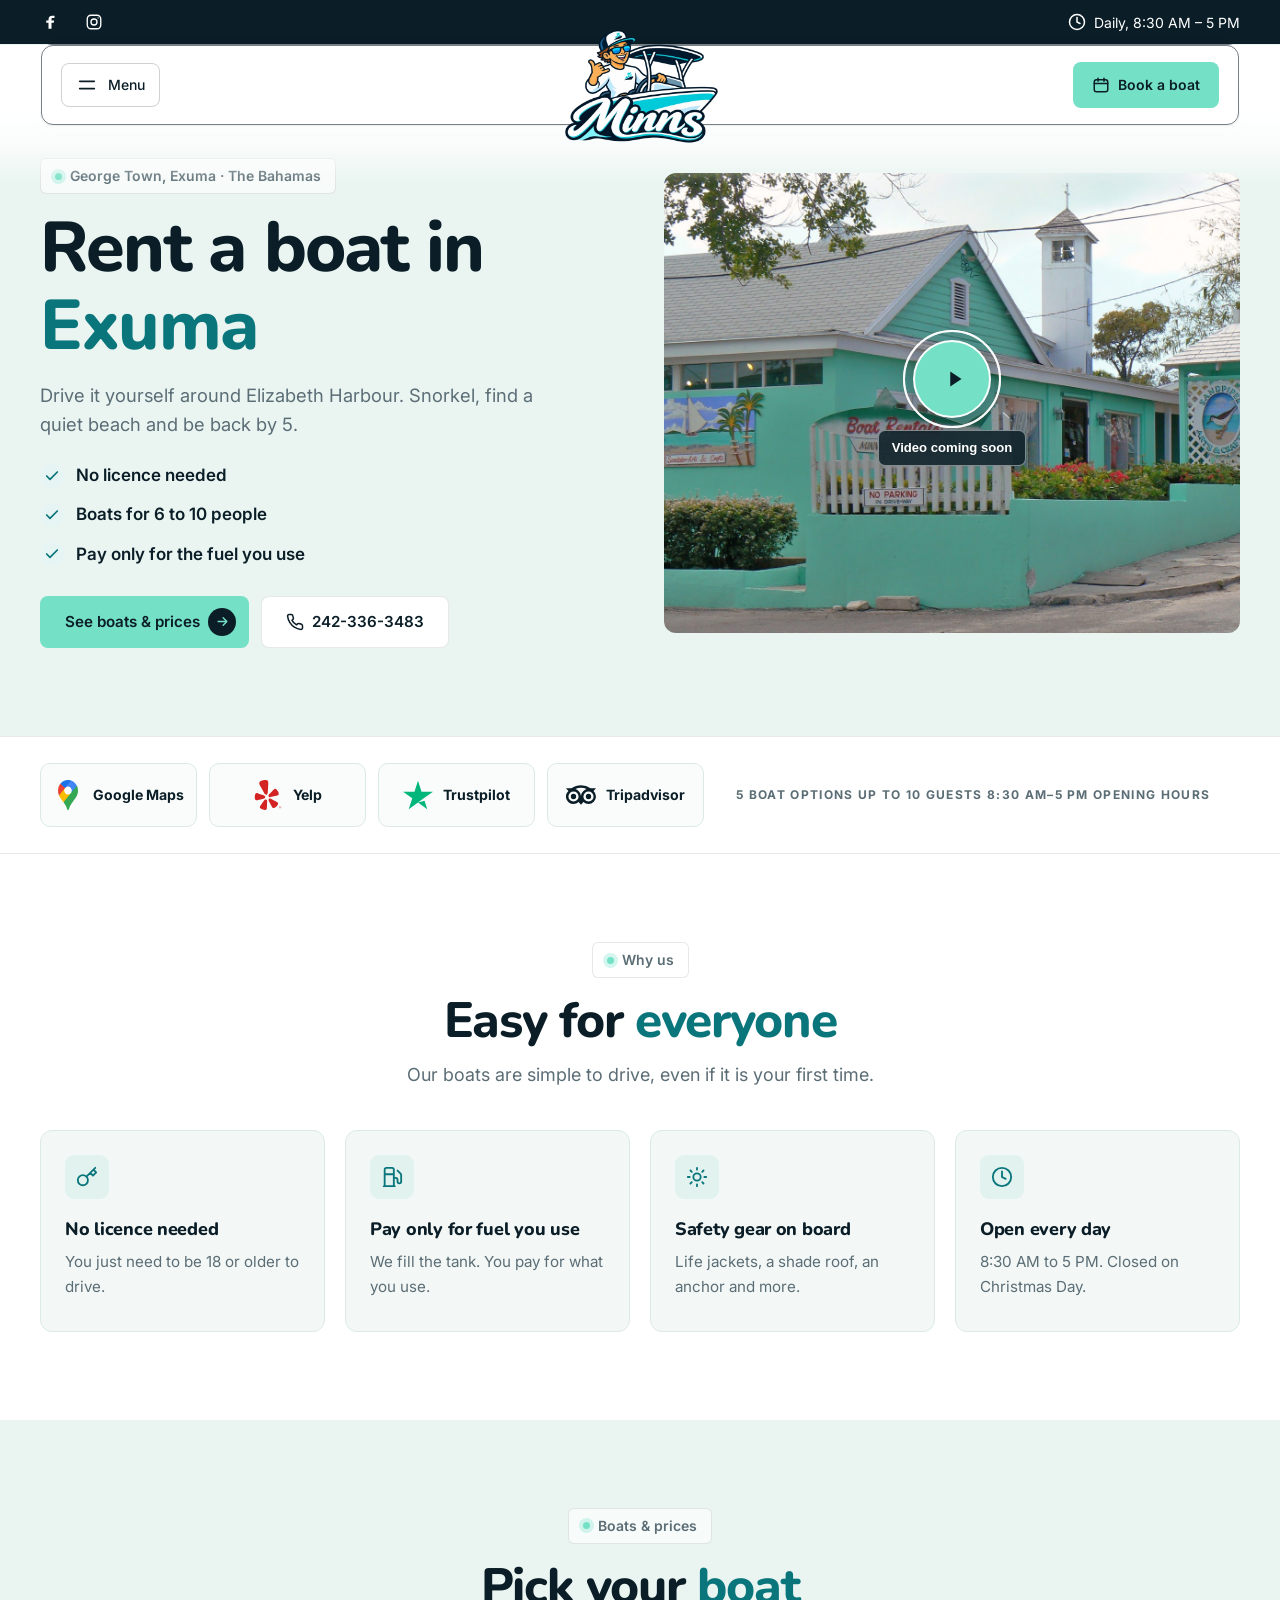
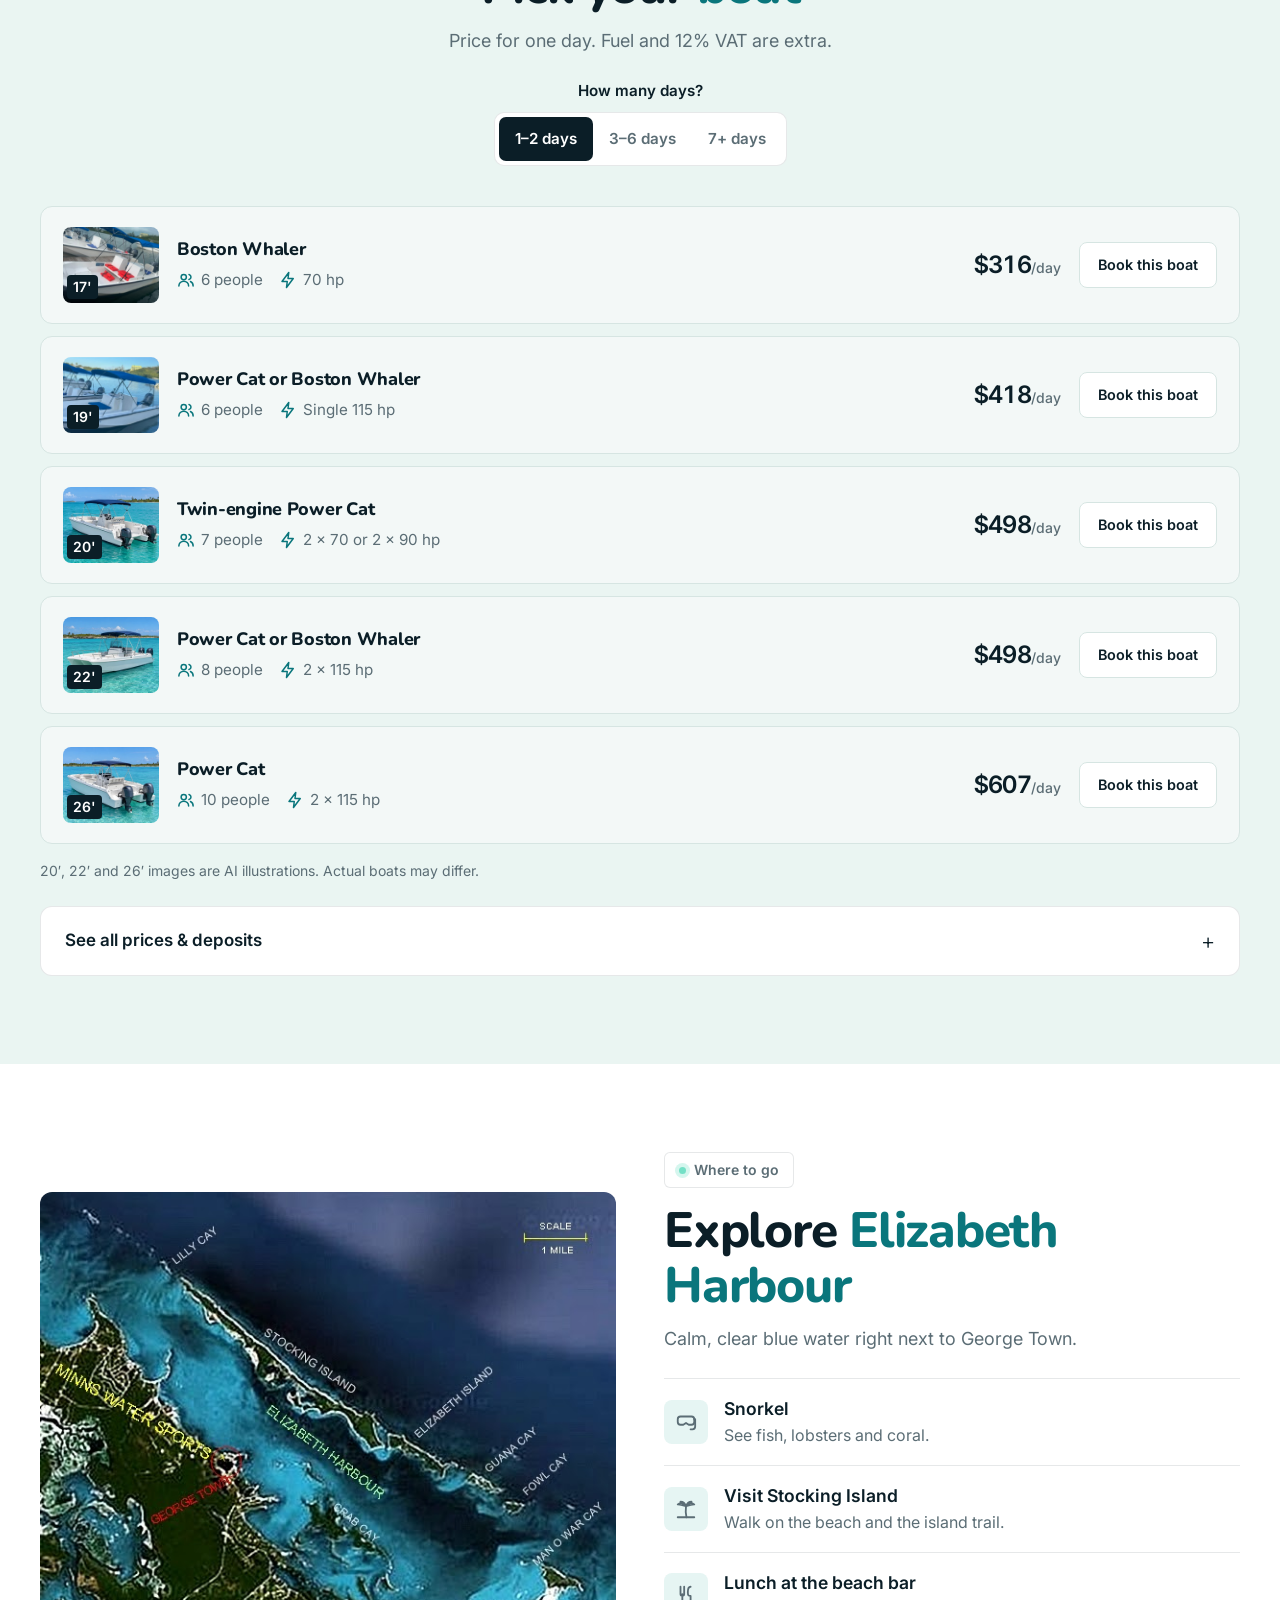
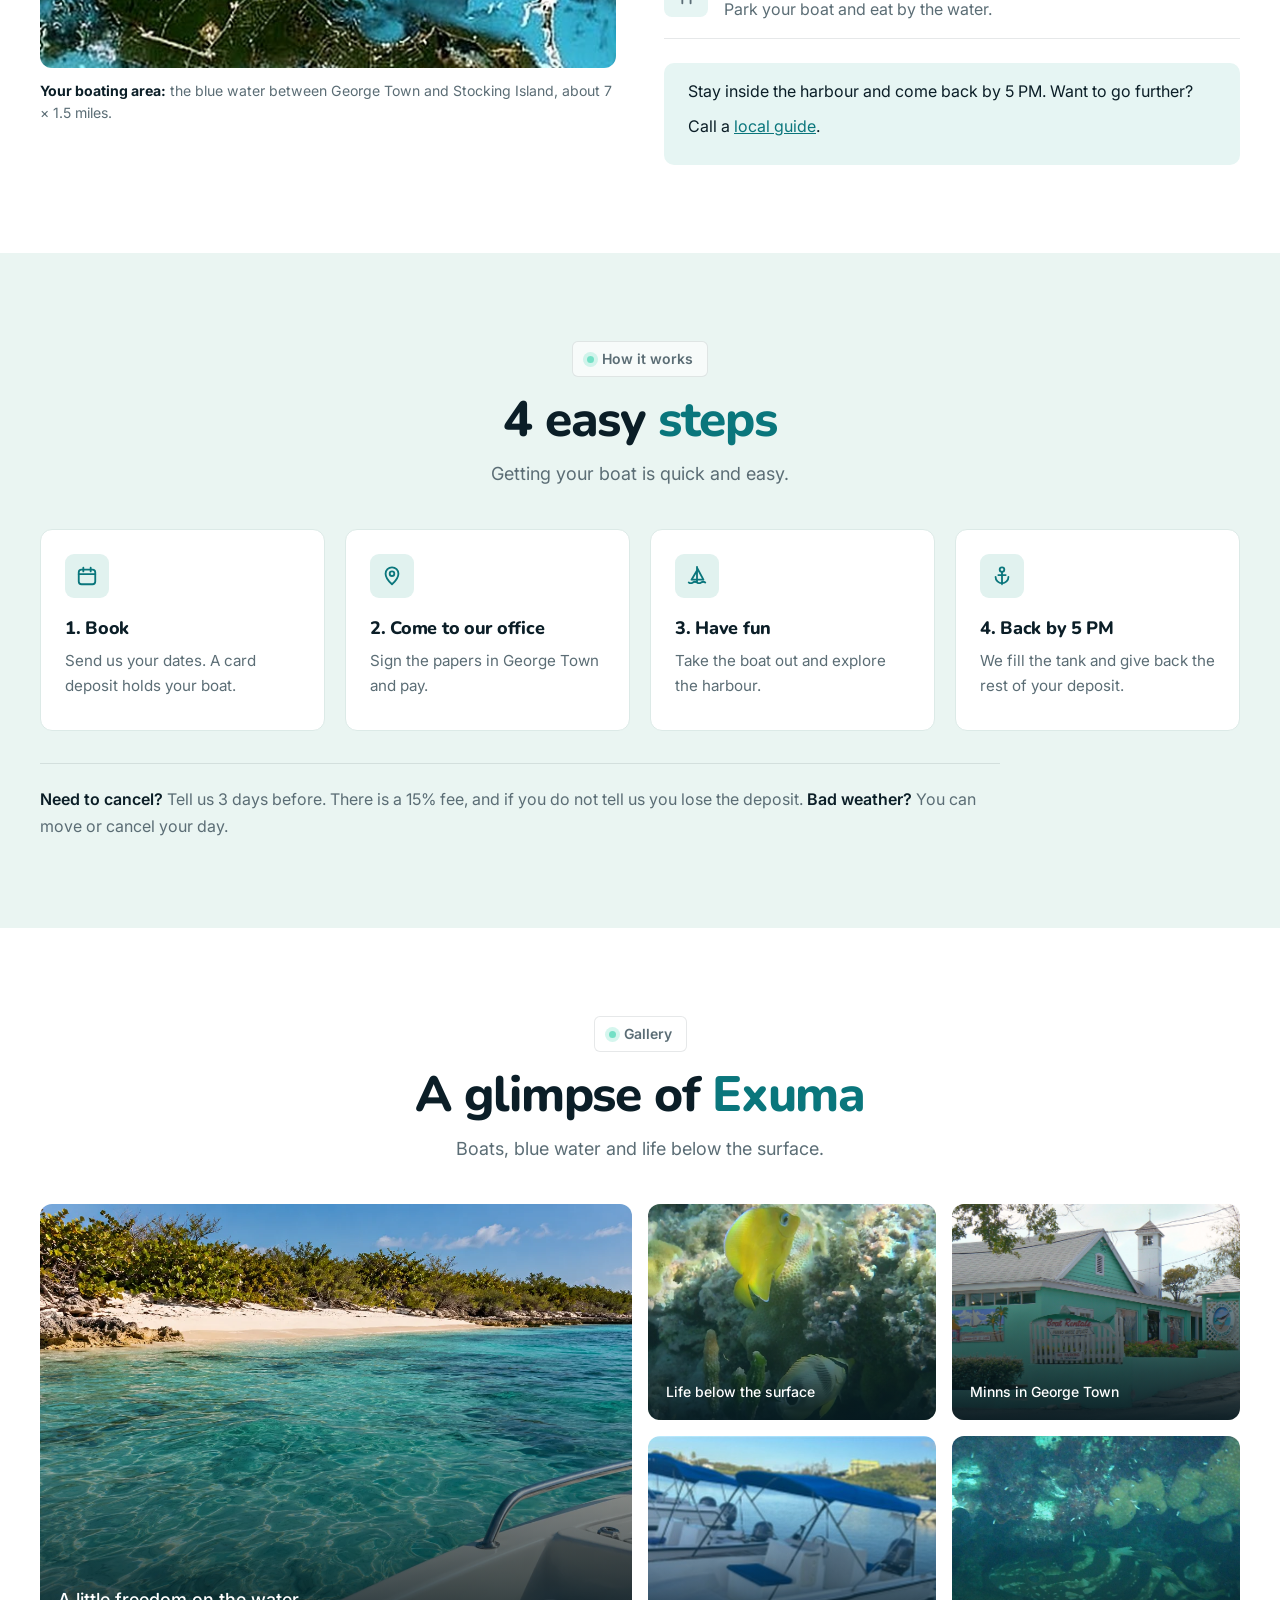
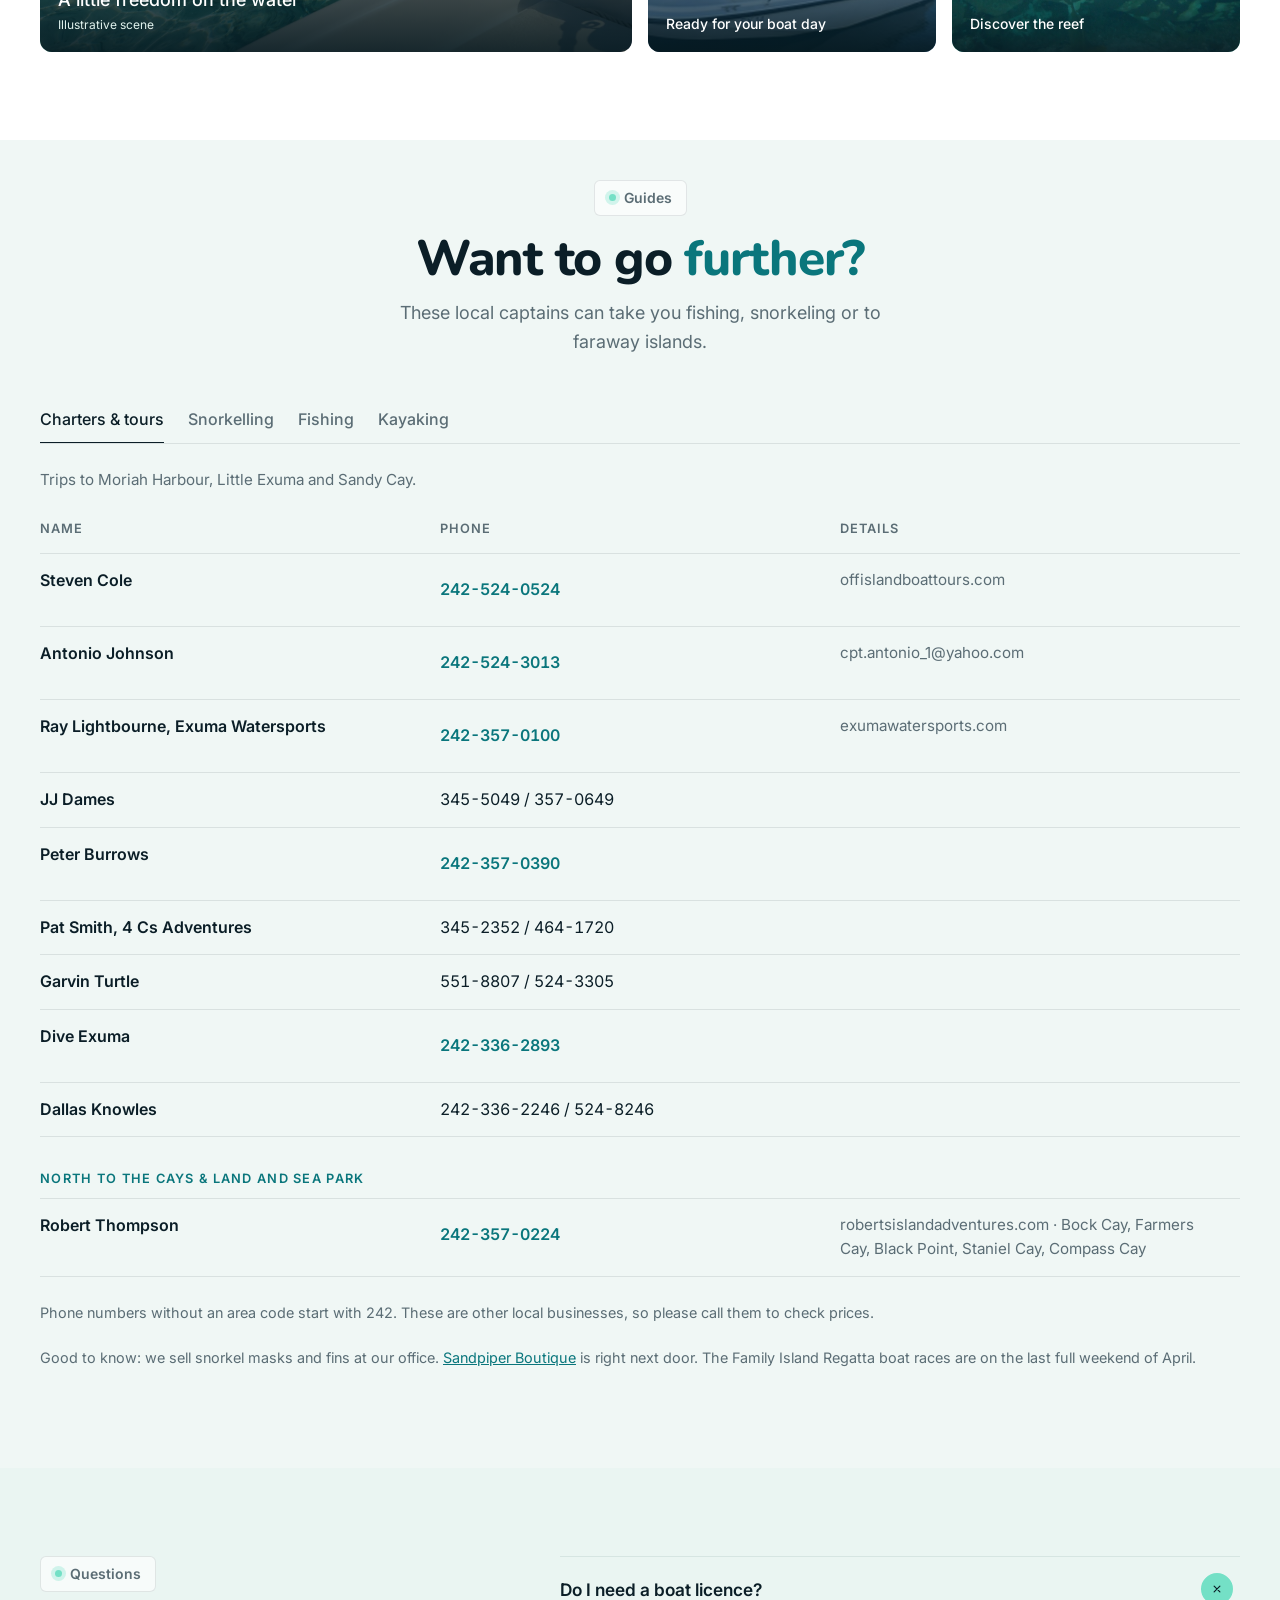
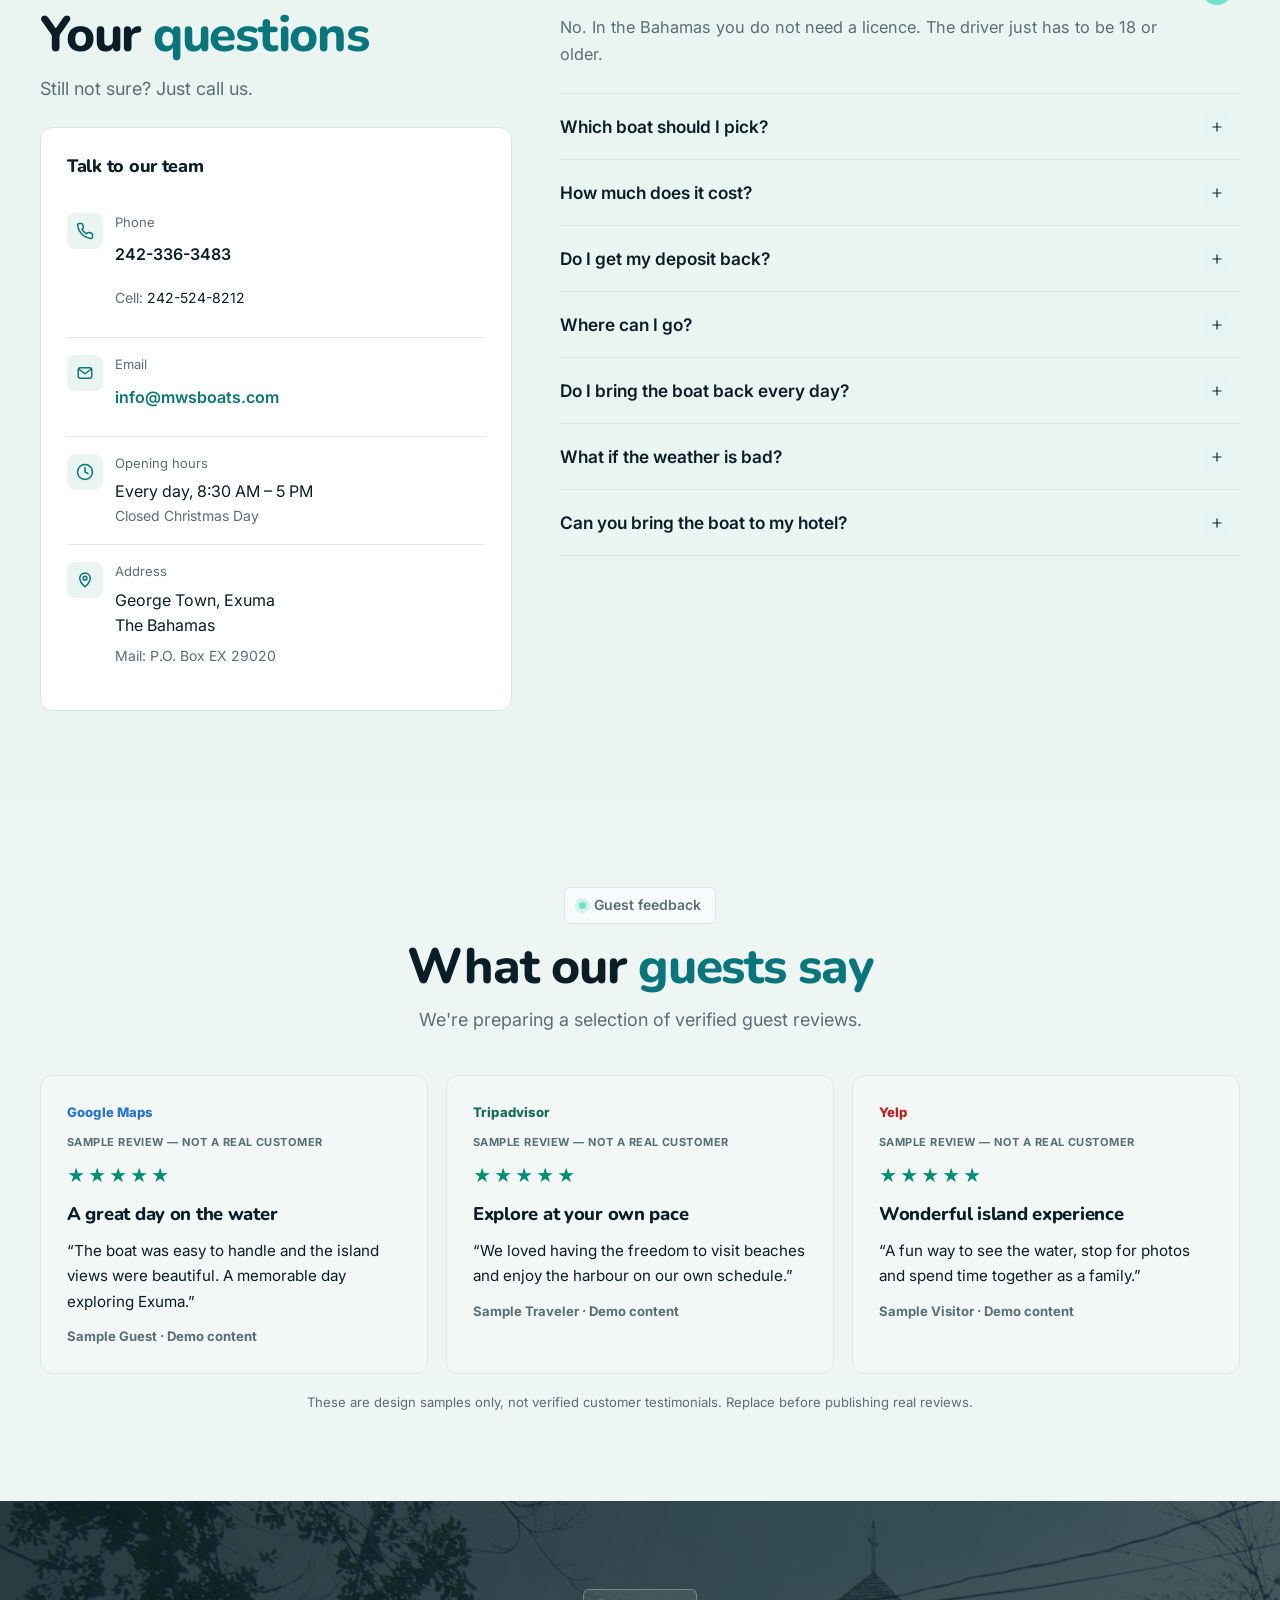
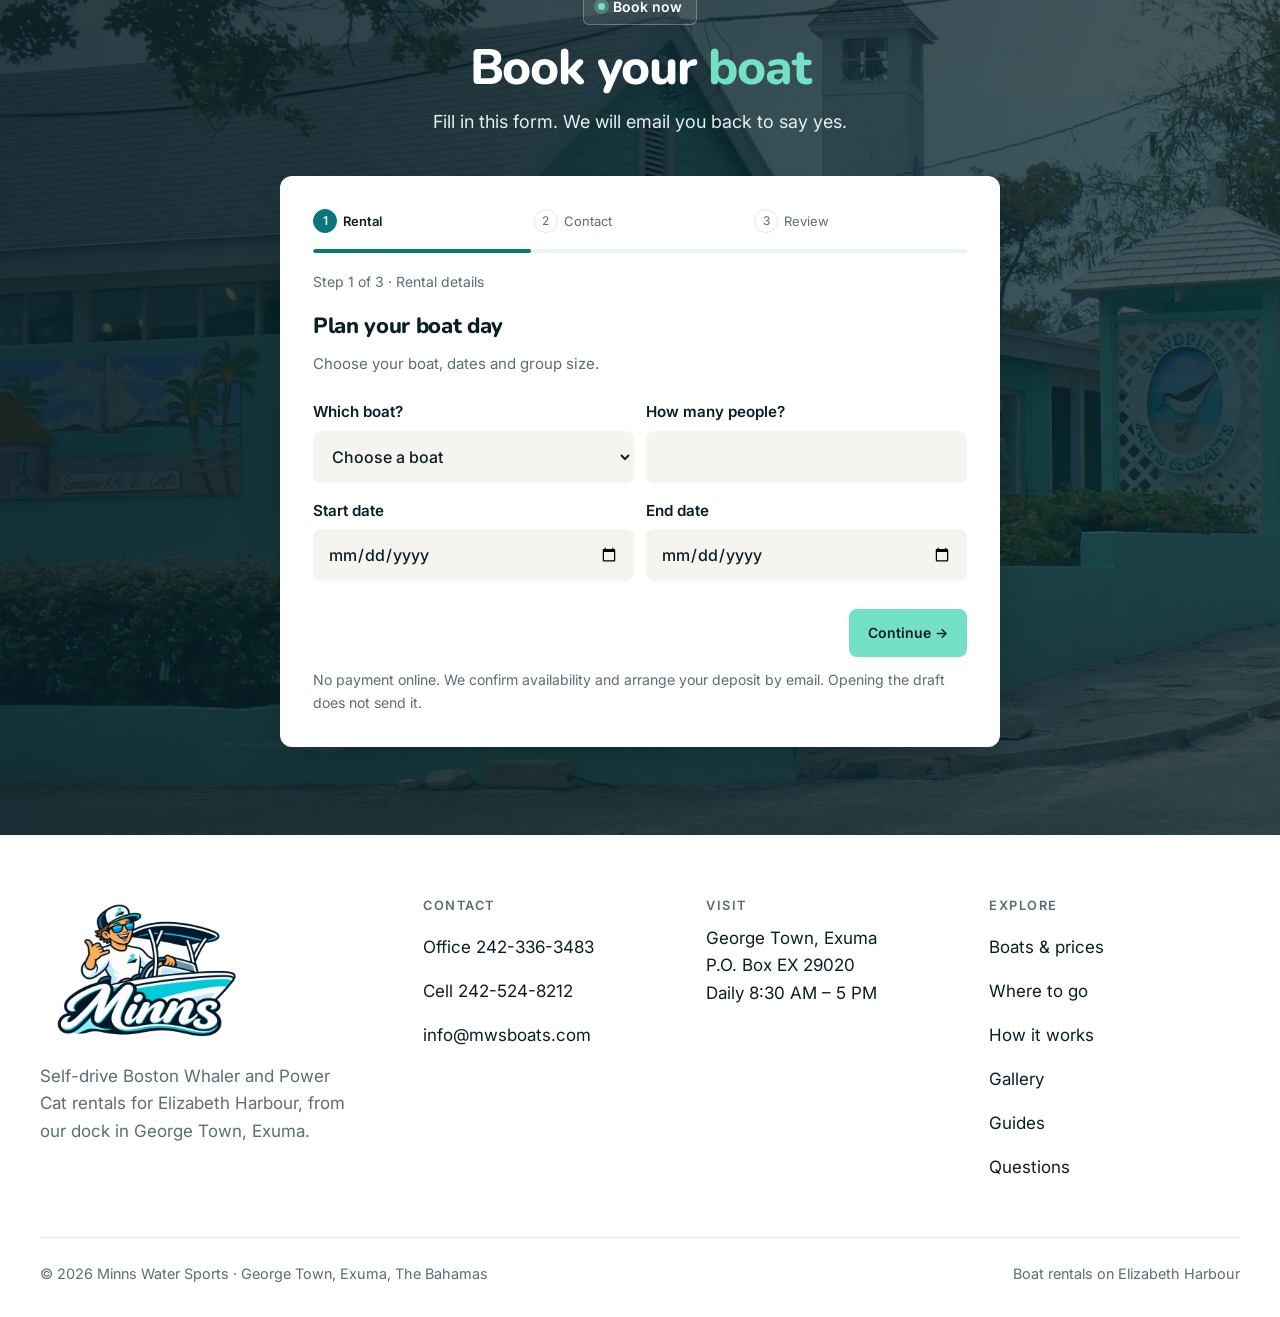
==== commit dad389de: "ui: simplify boat booking dialog and replace placeholder labels with factual trust stats" ====
--- a/index.html
+++ b/index.html
@@ -214,16 +214,19 @@
   </div>
 </section>
 
-<section class="review-platforms" aria-label="Review platforms">
+<section class="review-platforms" aria-label="Travel and review platform logos">
   <div class="wrap review-platforms__inner">
-    <p>Find us on</p>
-    <div class="review-platforms__links">
-      <a href="#" class="review-platforms__link" data-profile-pending aria-label="Google Maps profile link coming soon" title="Google Maps profile coming soon"><img class="review-platforms__logo" src="assets/images/brands/google-maps.svg" alt="" width="30" height="30" loading="lazy" decoding="async"><span>Google Maps</span></a>
-      <a href="#" class="review-platforms__link" data-profile-pending aria-label="Yelp profile link coming soon" title="Yelp profile coming soon"><img class="review-platforms__logo" src="assets/images/brands/yelp.svg" alt="" width="30" height="30" loading="lazy" decoding="async"><span>Yelp</span></a>
-      <a href="#" class="review-platforms__link" data-profile-pending aria-label="Trustpilot profile link coming soon" title="Trustpilot profile coming soon"><img class="review-platforms__logo" src="assets/images/brands/trustpilot.svg" alt="" width="30" height="30" loading="lazy" decoding="async"><span>Trustpilot</span></a>
-      <a href="#" class="review-platforms__link" data-profile-pending aria-label="Tripadvisor profile link coming soon" title="Tripadvisor profile coming soon"><img class="review-platforms__logo" src="assets/images/brands/tripadvisor.svg" alt="" width="30" height="30" loading="lazy" decoding="async"><span>Tripadvisor</span></a>
-    </div>
-    <p class="review-platforms__status" id="reviewPlatformStatus" role="status" aria-live="polite">Profile links coming soon.</p>
+    <div class="review-platforms__links" aria-label="Platform logos">
+      <div class="review-platforms__link"><img class="review-platforms__logo" src="assets/images/brands/google-maps.svg" alt="" width="30" height="30" loading="lazy" decoding="async"><span>Google Maps</span></div>
+      <div class="review-platforms__link"><img class="review-platforms__logo" src="assets/images/brands/yelp.svg" alt="" width="30" height="30" loading="lazy" decoding="async"><span>Yelp</span></div>
+      <div class="review-platforms__link"><img class="review-platforms__logo" src="assets/images/brands/trustpilot.svg" alt="" width="30" height="30" loading="lazy" decoding="async"><span>Trustpilot</span></div>
+      <div class="review-platforms__link"><img class="review-platforms__logo" src="assets/images/brands/tripadvisor.svg" alt="" width="30" height="30" loading="lazy" decoding="async"><span>Tripadvisor</span></div>
+    </div>
+    <p class="review-platforms__facts" aria-label="5 boat options, up to 10 guests, opening hours 8:30 AM to 5 PM">
+      <span><strong>5</strong> boat options</span>
+      <span>Up to <strong>10</strong> guests</span>
+      <span><strong>8:30 AM–5 PM</strong> opening hours</span>
+    </p>
   </div>
 </section>
 
@@ -593,13 +596,9 @@
 <!-- Native modal: centered in the viewport regardless of page scroll position. -->
 <dialog class="boat-dialog" id="boatDialog" aria-labelledby="boatModalTitle" aria-describedby="boatModalPriceNote">
   <div class="boat-dialog__shell">
-    <div class="boat-dialog__toolbar">
-      <span class="boat-dialog__eyebrow">Minns Water Sports · Exuma</span>
-      <button class="boat-dialog__close" id="boatModalClose" type="button" aria-label="Close boat details">
-        <span>Close</span>
-        <svg aria-hidden="true" viewBox="0 0 24 24"><path d="M6 6l12 12M18 6L6 18" fill="none" stroke="currentColor" stroke-width="1.8" stroke-linecap="round"/></svg>
-      </button>
-    </div>
+    <button class="boat-dialog__close" id="boatModalClose" type="button" aria-label="Close boat details">
+      <svg aria-hidden="true" viewBox="0 0 24 24"><path d="M6 6l12 12M18 6L6 18" fill="none" stroke="currentColor" stroke-width="1.8" stroke-linecap="round"/></svg>
+    </button>
     <div class="boat-dialog__scroll" id="boatDialogScroll">
       <section class="boat-dialog__details" id="boatModalDetails" aria-label="Boat overview">
         <figure class="boat-dialog__figure">
@@ -607,34 +606,36 @@
           <figcaption id="boatModalSize" class="boat-dialog__size"></figcaption>
         </figure>
         <div class="boat-dialog__content">
-          <span class="boat-dialog__tag">Self-drive boat rental</span>
           <h2 id="boatModalTitle"></h2>
           <div class="boat-dialog__specs">
             <span id="boatModalCapacity"></span>
             <span id="boatModalEngine"></span>
           </div>
-          <p class="boat-dialog__description">Explore Elizabeth Harbour at your own pace. Drivers must be 18 or older, and boats return by 5 PM.</p>
+          <p class="boat-dialog__description">Self-drive in Elizabeth Harbour · Return by 5 PM</p>
           <div class="boat-dialog__price-block">
-            <strong id="boatModalPrice"></strong>
-            <span>/day</span>
+            <div><strong id="boatModalPrice"></strong><span>/day</span></div>
             <small id="boatModalTier"></small>
           </div>
-          <p class="boat-dialog__fine" id="boatModalPriceNote">Fuel used and 12% VAT are extra. Prices depend on rental length. Booking is subject to availability.</p>
-          <p class="boat-dialog__illustration" id="boatModalArtworkNote" hidden>Illustration only. The actual boat may look different.</p>
-          <button class="btn btn--mint boat-dialog__primary" id="boatModalBook" type="button">
-            Book this boat <svg aria-hidden="true" viewBox="0 0 24 24"><path d="M5 12h14M13 6l6 6-6 6" fill="none" stroke="currentColor" stroke-width="1.8" stroke-linecap="round" stroke-linejoin="round"/></svg>
-          </button>
+          <p class="boat-dialog__fine" id="boatModalPriceNote">Fuel used and 12% VAT are extra. Subject to availability.</p>
+          <p class="boat-dialog__illustration" id="boatModalArtworkNote" hidden>Illustration only. Actual boats may differ.</p>
         </div>
       </section>
       <section class="boat-dialog__booking" id="boatModalBooking" aria-labelledby="boatModalBookingTitle" hidden>
         <button class="boat-dialog__back" id="boatModalBack" type="button">
           <svg aria-hidden="true" viewBox="0 0 24 24"><path d="M19 12H5m6 6-6-6 6-6" fill="none" stroke="currentColor" stroke-width="1.8" stroke-linecap="round" stroke-linejoin="round"/></svg>
-          Back to boat details
+          Boat details
         </button>
         <h2 id="boatModalBookingTitle">Request this boat</h2>
-        <p class="boat-dialog__booking-note">Complete all three steps here. Your email app opens with a ready-to-send request; Minns will confirm availability.</p>
+        <p class="boat-dialog__selection" id="boatModalSelection"></p>
+        <p class="boat-dialog__booking-note">No online payment. We'll confirm availability by email.</p>
         <div id="boatModalWizardHost"></div>
       </section>
+    </div>
+    <div class="boat-dialog__actions" id="boatModalActions">
+      <button class="btn btn--mint boat-dialog__primary" id="boatModalBook" type="button">
+        Book this boat <svg aria-hidden="true" viewBox="0 0 24 24"><path d="M5 12h14M13 6l6 6-6 6" fill="none" stroke="currentColor" stroke-width="1.8" stroke-linecap="round" stroke-linejoin="round"/></svg>
+      </button>
+      <p>No payment now · Availability confirmed by email</p>
     </div>
   </div>
 </dialog>
--- a/assets/css/hero-video-brands.css
+++ b/assets/css/hero-video-brands.css
@@ -0,0 +1,214 @@
+/**
+ * Actual vector brand marks in the Find us strip, plus future-video teaser.
+ * No media is loaded until a real video asset is provided.
+ */
+
+/* Keep recognisable platform logos legible without changing their shapes. */
+.review-platforms__links {
+  align-items: stretch;
+  gap: 12px;
+}
+.review-platforms__link {
+  display: flex;
+  align-items: center;
+  justify-content: center;
+  min-height: 64px;
+  gap: 10px;
+  padding: 11px 12px;
+  color: #0b1e27;
+  background: #f9fcfb;
+  border: 1px solid #dceae7;
+  border-radius: 10px;
+  font-size: .88rem;
+  font-weight: 700;
+  text-align: left;
+  text-decoration: none;
+}
+.review-platforms__link > span {
+  overflow-wrap: anywhere;
+  line-height: 1.3;
+}
+.review-platforms__logo {
+  display: block;
+  flex: 0 0 30px;
+  width: 30px;
+  height: 30px;
+  max-width: none;
+  object-fit: contain;
+}
+.review-platforms__link:hover {
+  background: #f0f8f5;
+  border-color: #a4cec6;
+}
+.review-platforms__link:focus-visible {
+  outline: 2px solid #087f7c;
+  outline-offset: 3px;
+}
+.review-platforms__status {
+  grid-column: 1 / -1;
+  margin: 0;
+  color: #657b7f;
+  font-size: .76rem;
+  line-height: 1.4;
+  text-align: center;
+}
+
+/* Video teaser is deliberately a non-playing preview until footage exists. */
+.hero__media {
+  position: relative;
+}
+.hero-video-launch {
+  position: absolute;
+  z-index: 2;
+  inset: 0;
+  display: flex;
+  flex-direction: column;
+  align-items: center;
+  justify-content: center;
+  gap: 12px;
+  width: max-content;
+  height: max-content;
+  max-width: calc(100% - 24px);
+  margin: auto;
+  padding: 0;
+  background: transparent;
+  border: 0;
+  color: #fff;
+  cursor: pointer;
+}
+.hero-video-launch__circle {
+  position: relative;
+  display: grid;
+  place-items: center;
+  width: 78px;
+  height: 78px;
+  color: #0b1e27;
+  background: #74e0c6;
+  border: 2px solid rgba(255, 255, 255, .95);
+  border-radius: 50%;
+  box-shadow: 0 8px 26px rgba(4, 22, 29, .25);
+  isolation: isolate;
+}
+.hero-video-launch__circle::before,
+.hero-video-launch__circle::after {
+  content: "";
+  position: absolute;
+  z-index: -1;
+  inset: -12px;
+  border: 2px solid rgba(255, 255, 255, .8);
+  border-radius: 50%;
+  pointer-events: none;
+  animation: minns-hero-play-pulse 2.8s ease-out infinite;
+}
+.hero-video-launch__circle::after {
+  animation-delay: 1.4s;
+}
+.hero-video-launch svg {
+  width: 30px;
+  height: 30px;
+  margin-left: 4px;
+}
+.hero-video-launch__label {
+  display: inline-flex;
+  align-items: center;
+  justify-content: center;
+  padding: 8px 13px;
+  background: rgba(11, 30, 39, .84);
+  color: #fff;
+  border: 1px solid rgba(255, 255, 255, .45);
+  border-radius: 7px;
+  font-size: .82rem;
+  line-height: 1.35;
+  font-weight: 700;
+  white-space: normal;
+  text-align: center;
+  -webkit-backdrop-filter: blur(8px);
+  backdrop-filter: blur(8px);
+}
+.hero-video-launch:hover .hero-video-launch__circle {
+  background: #a2f0de;
+}
+.hero-video-launch:focus-visible {
+  outline: 3px solid #fff;
+  outline-offset: 8px;
+  border-radius: 10px;
+}
+.hero-video-notice {
+  position: absolute;
+  z-index: 3;
+  left: 50%;
+  bottom: 16px;
+  width: max-content;
+  max-width: calc(100% - 32px);
+  margin: 0;
+  padding: 10px 14px;
+  transform: translateX(-50%);
+  background: rgba(255, 255, 255, .97);
+  color: #0b1e27;
+  border: 1px solid #bed8d3;
+  border-radius: 8px;
+  box-shadow: 0 4px 12px rgba(11, 30, 39, .1);
+  font-size: .8rem;
+  line-height: 1.45;
+  text-align: center;
+}
+.hero-video-notice[hidden] {
+  display: none !important;
+}
+@keyframes minns-hero-play-pulse {
+  0% { opacity: .8; transform: scale(.92); }
+  80%, 100% { opacity: 0; transform: scale(1.42); }
+}
+
+@media (min-width: 700px) {
+  .review-platforms__status {
+    grid-column: 2;
+    text-align: center;
+  }
+}
+@media (max-width: 599px) {
+  .review-platforms__links { gap: 8px; }
+  .review-platforms__link {
+    min-height: 60px;
+    padding: 10px 8px;
+    gap: 7px;
+    font-size: .82rem;
+  }
+  .review-platforms__logo {
+    flex-basis: 27px;
+    width: 27px;
+    height: 27px;
+  }
+  .hero-video-launch__circle {
+    width: 66px;
+    height: 66px;
+  }
+  .hero-video-launch svg {
+    width: 26px;
+    height: 26px;
+  }
+  .hero-video-launch__label {
+    font-size: .77rem;
+    padding: 7px 11px;
+  }
+}
+@media (max-width: 359px) {
+  .review-platforms__link {
+    gap: 5px;
+    padding-inline: 6px;
+    font-size: .76rem;
+  }
+  .review-platforms__logo {
+    flex-basis: 24px;
+    width: 24px;
+    height: 24px;
+  }
+}
+@media (prefers-reduced-motion: reduce) {
+  .hero-video-launch__circle::before,
+  .hero-video-launch__circle::after {
+    animation: none;
+    opacity: .4;
+    transform: none;
+  }
+}
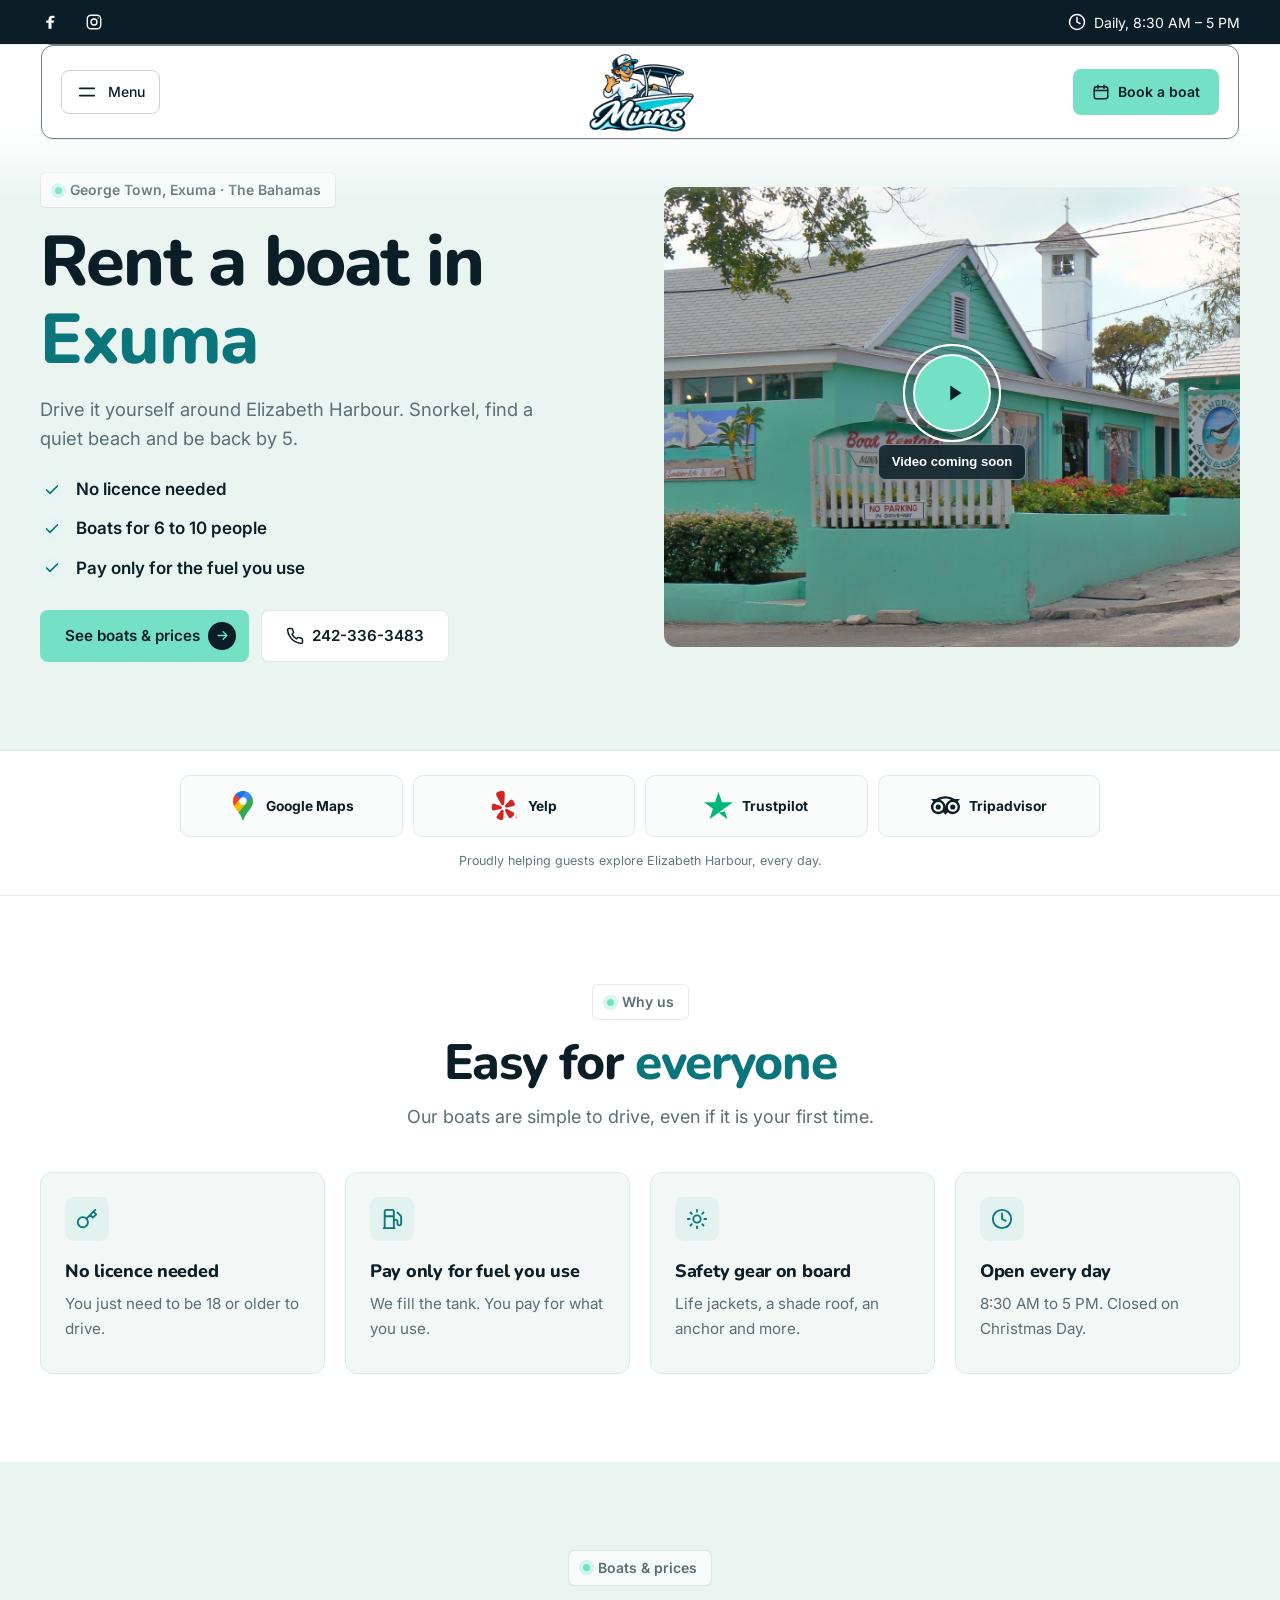
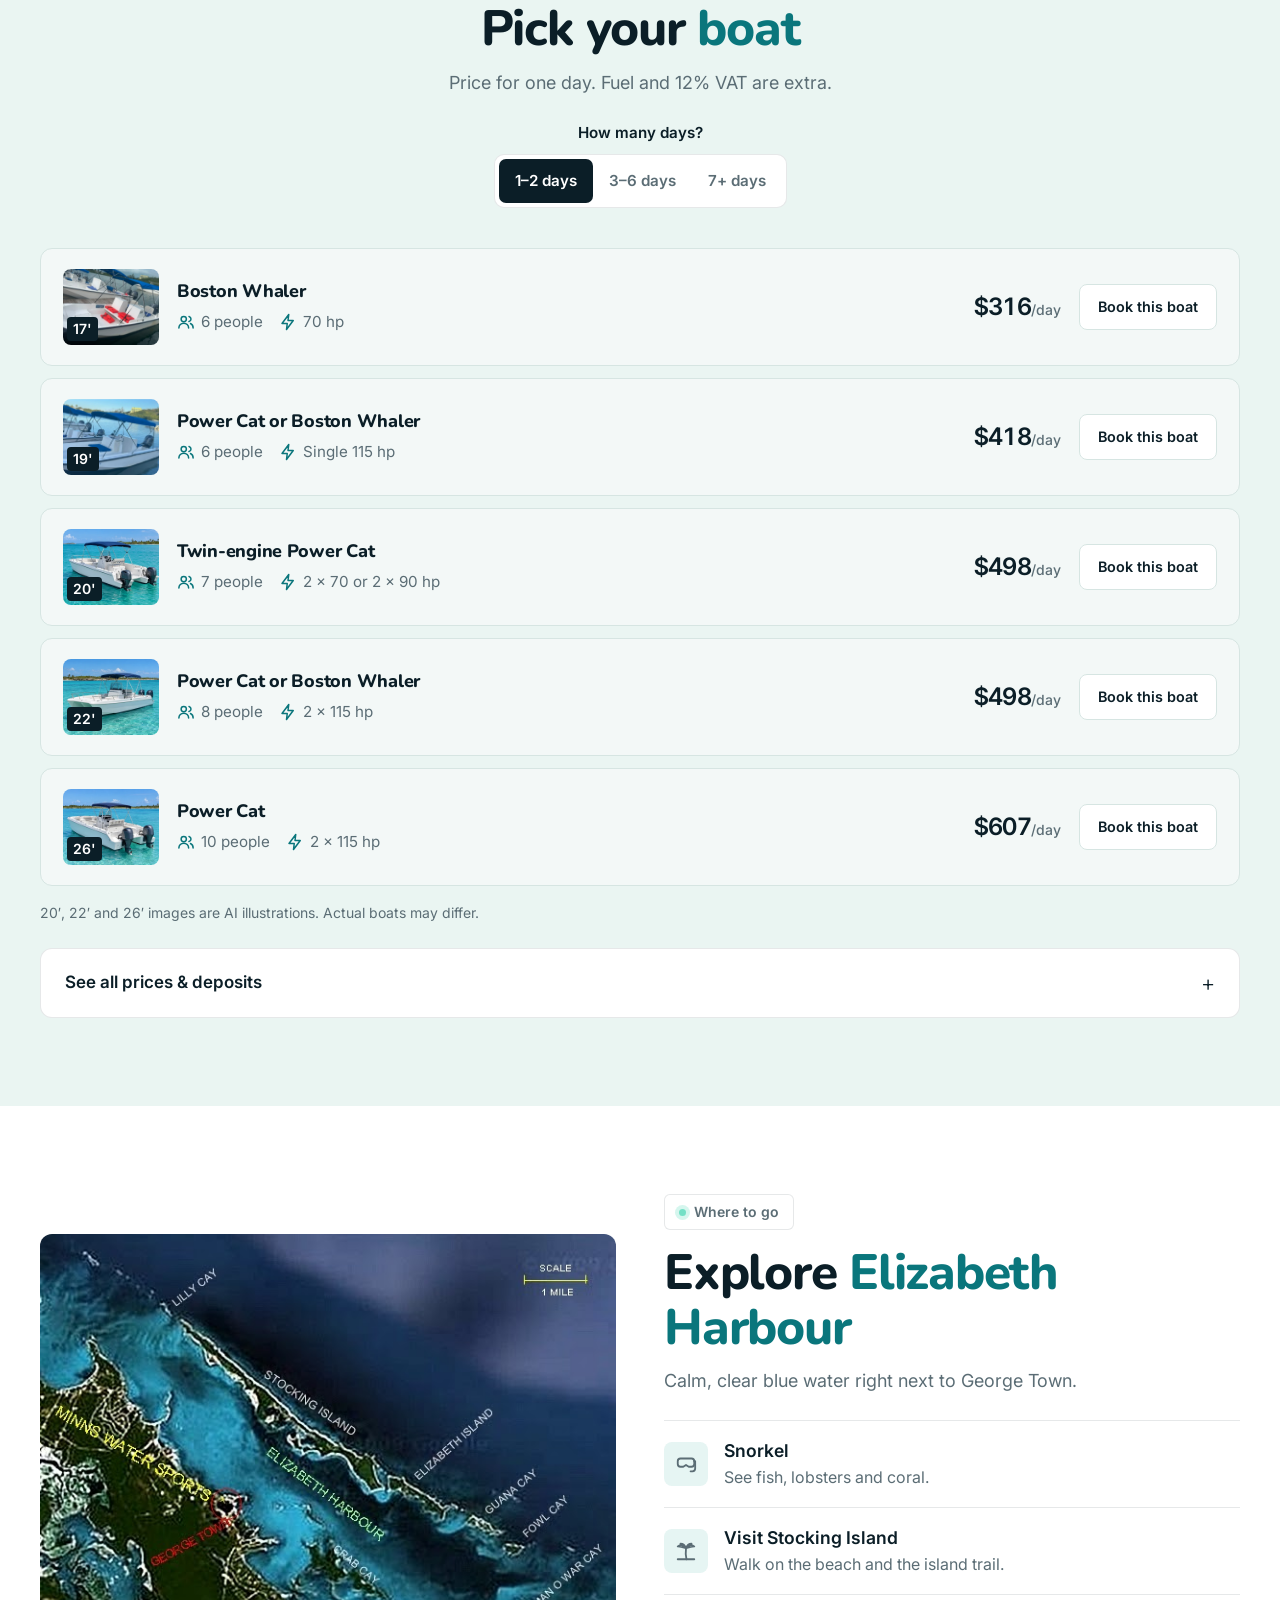
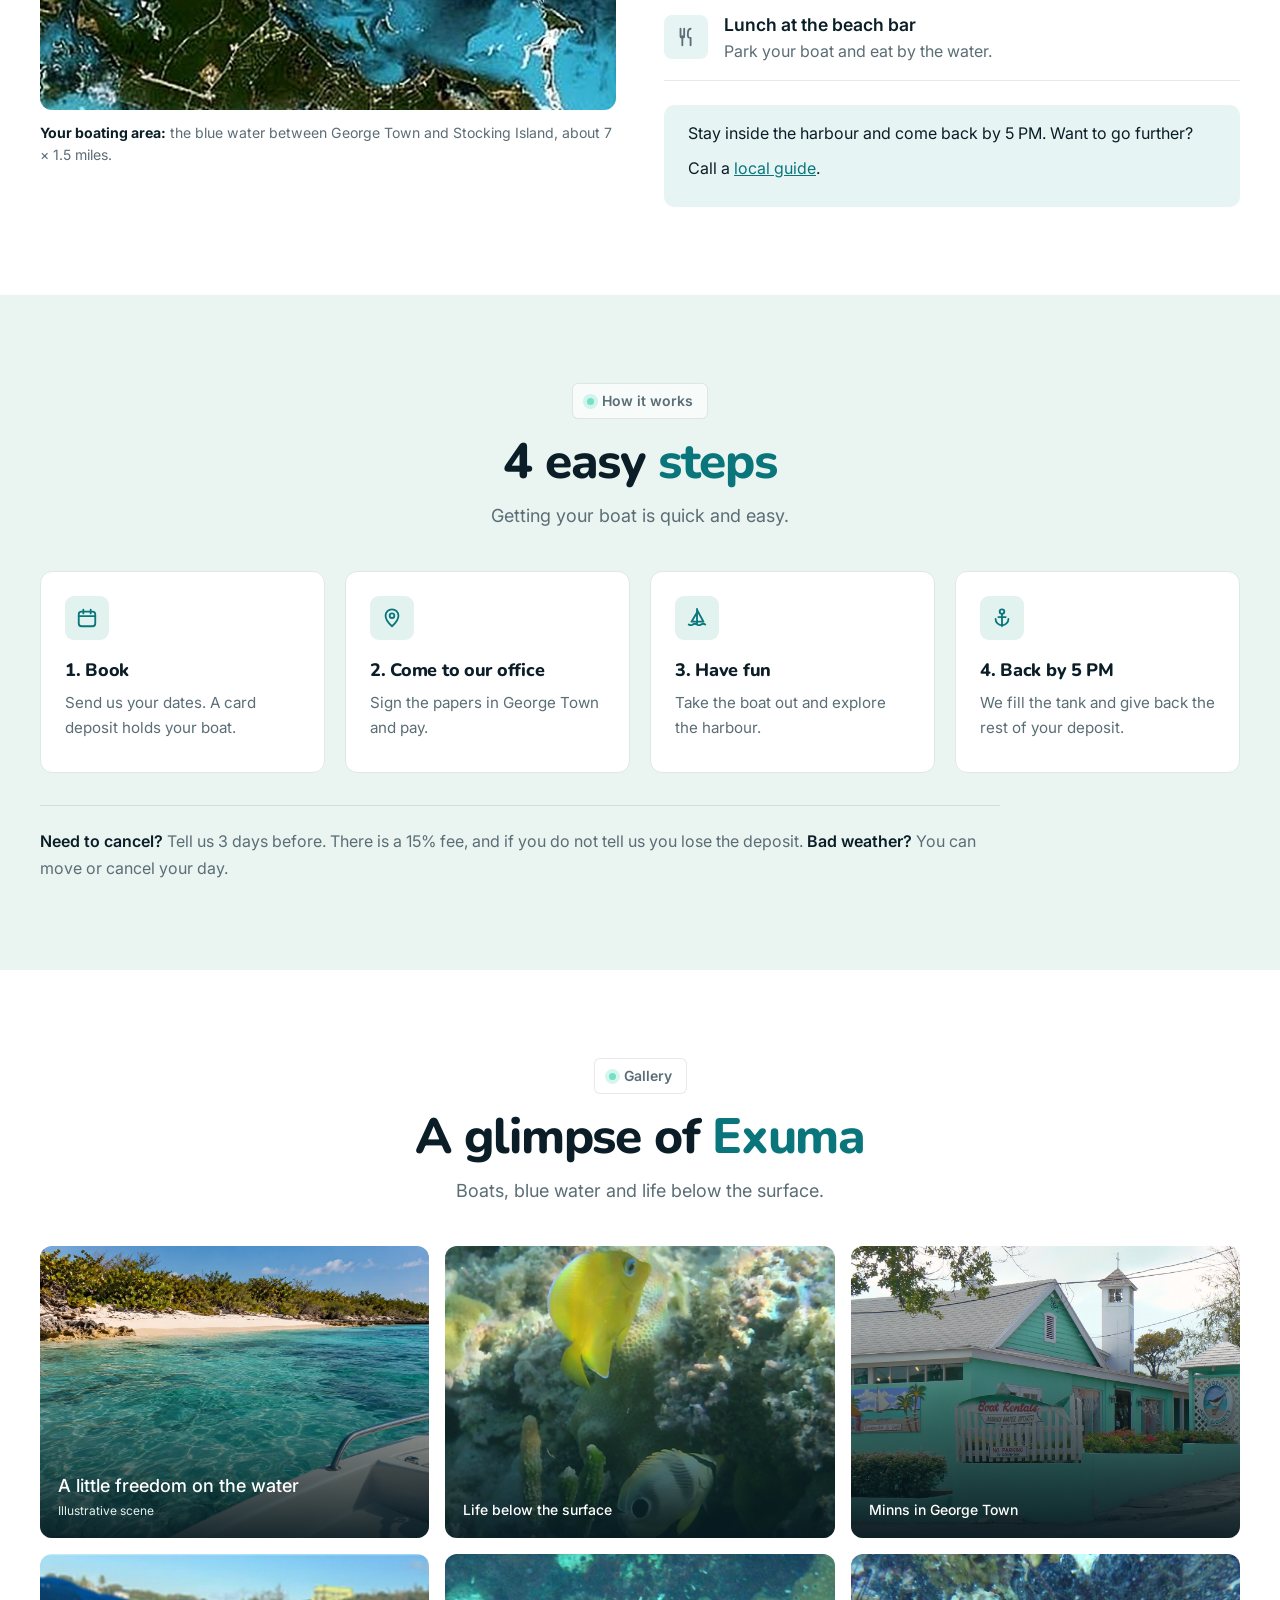
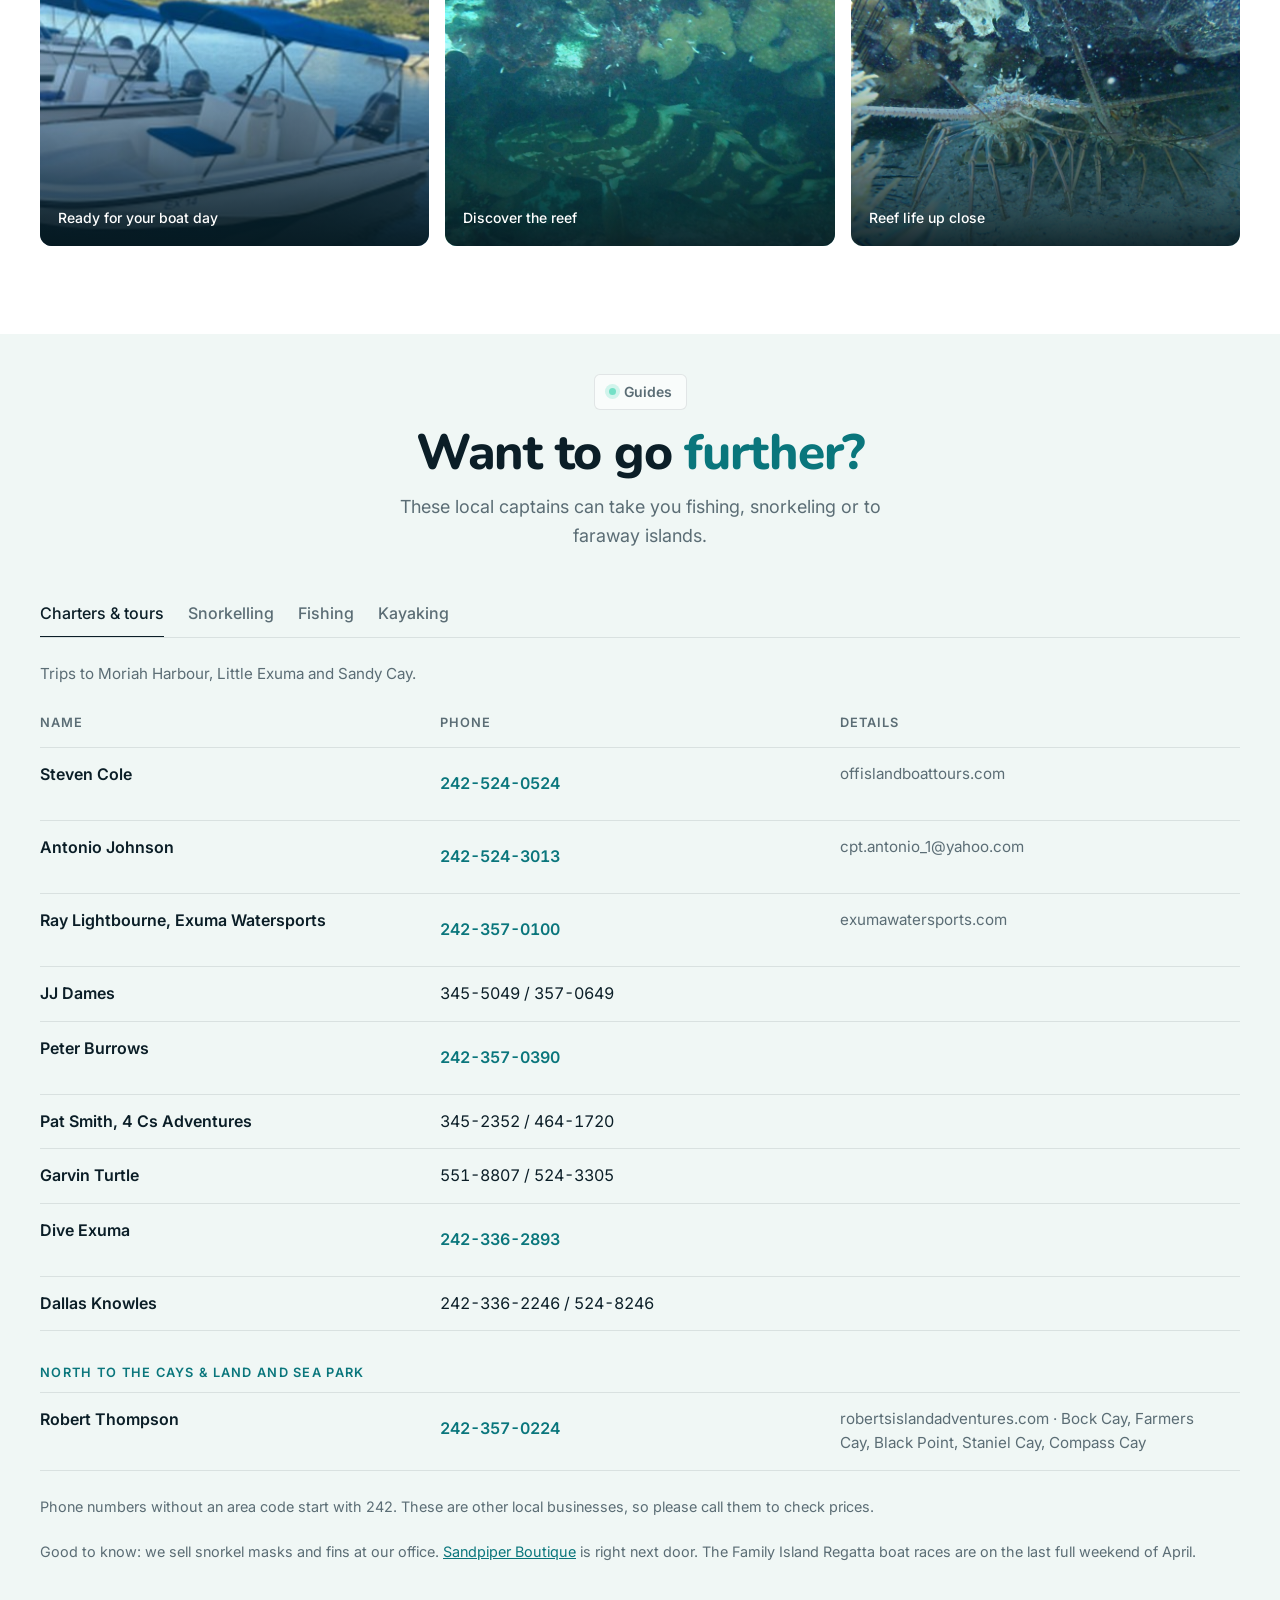
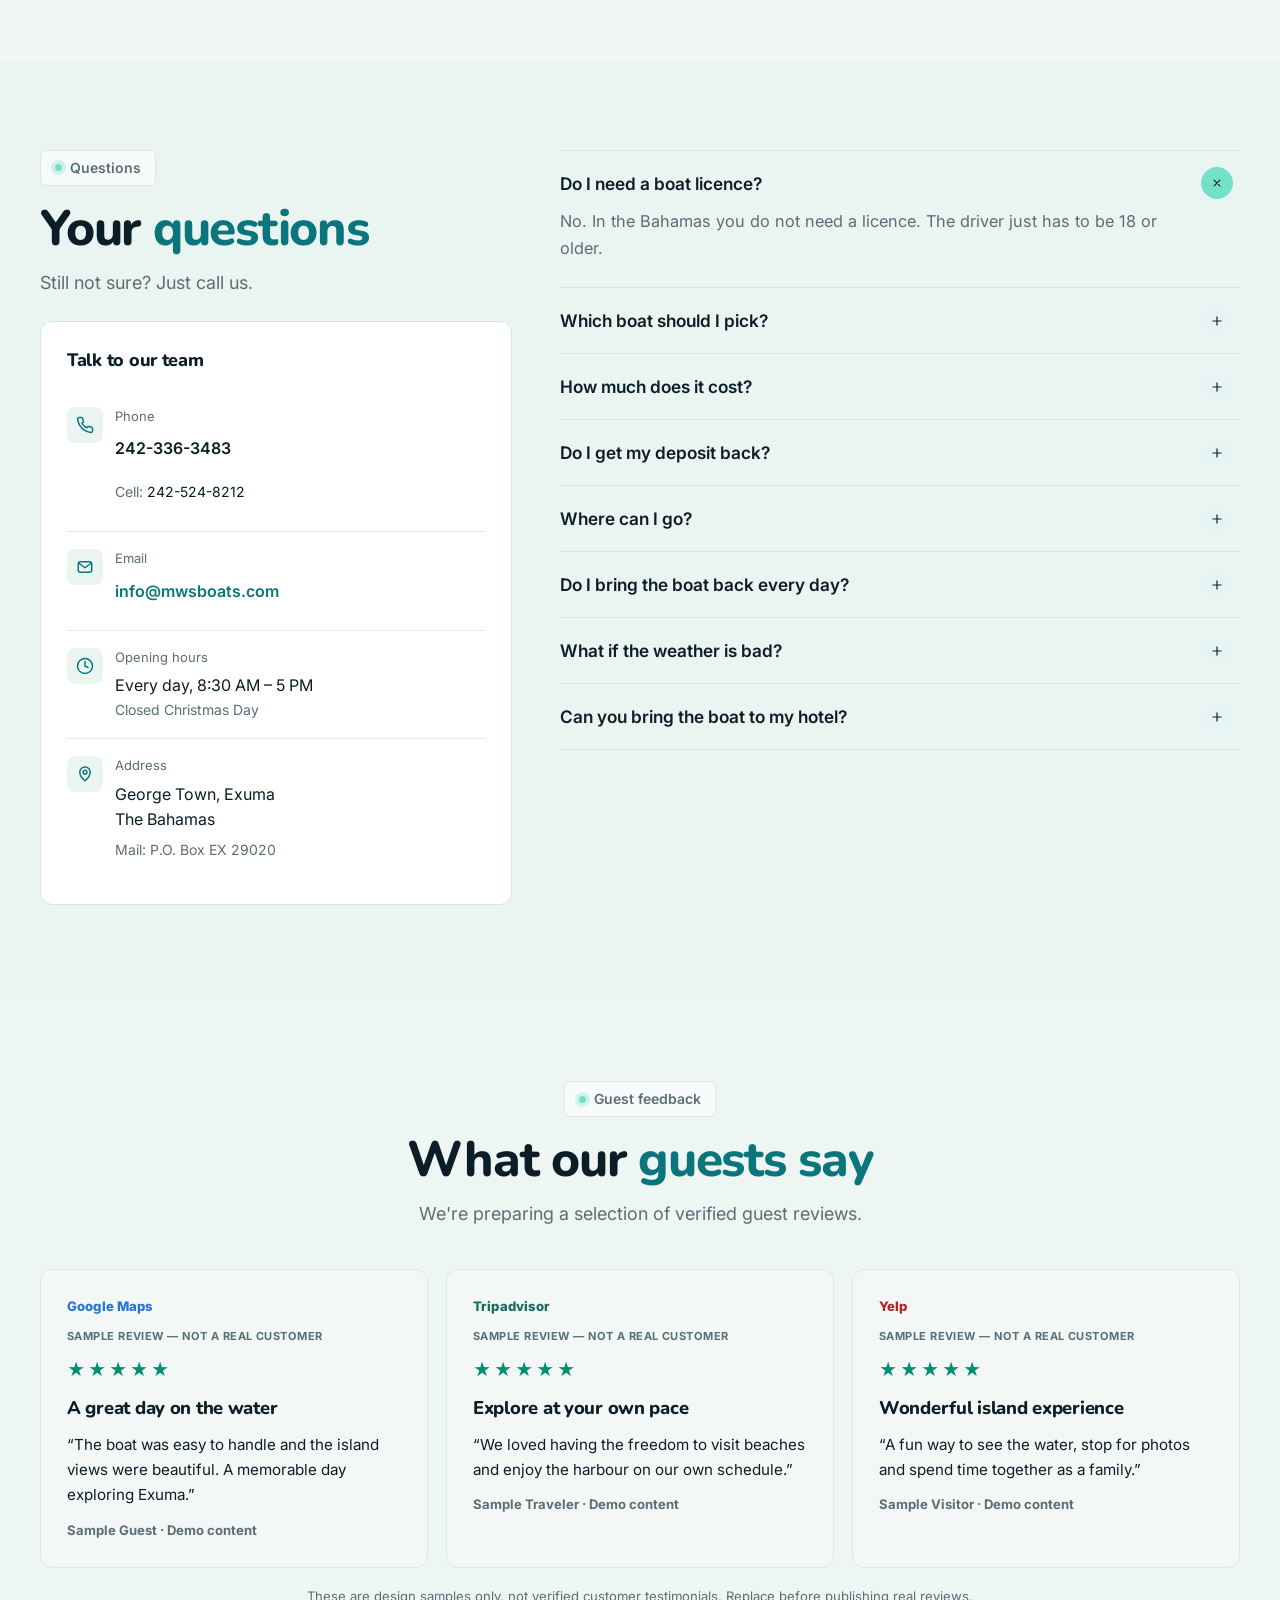
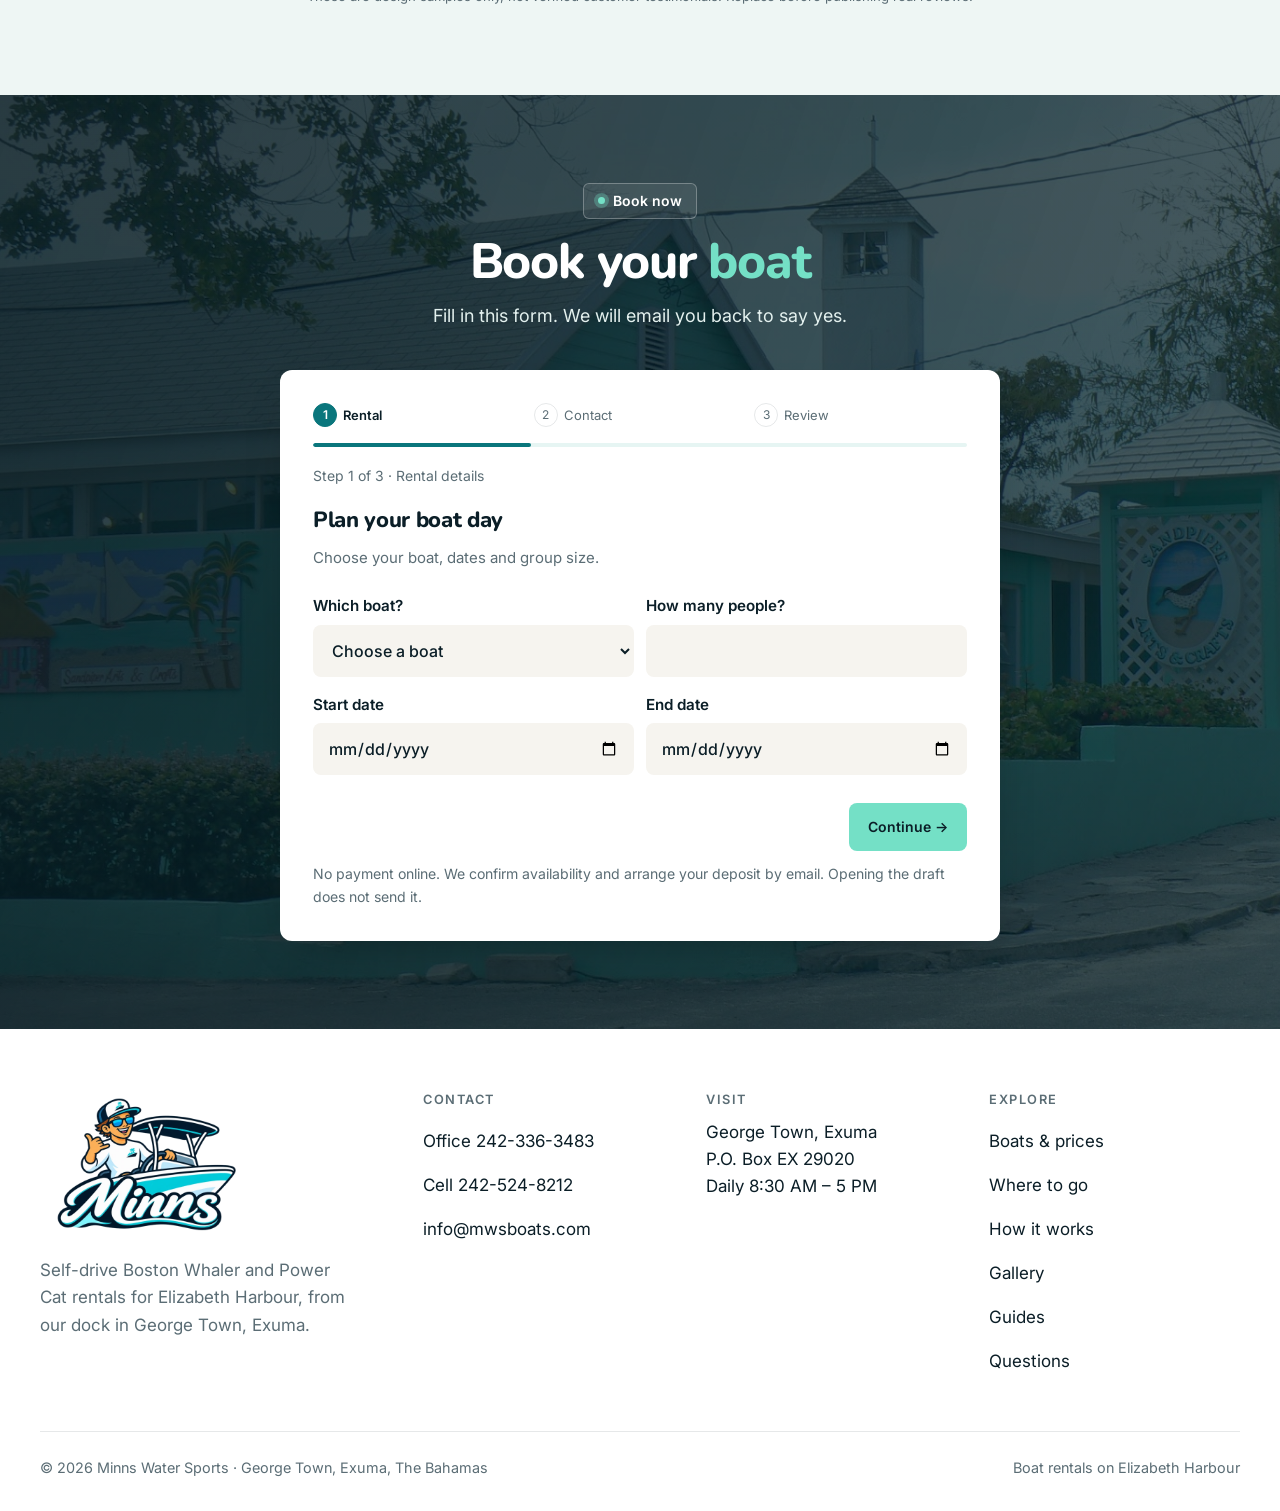
==== commit 9f023175: "content: complete six-photo gallery and replace stats with authentic trust statement" ====
--- a/index.html
+++ b/index.html
@@ -222,11 +222,7 @@
       <div class="review-platforms__link"><img class="review-platforms__logo" src="assets/images/brands/trustpilot.svg" alt="" width="30" height="30" loading="lazy" decoding="async"><span>Trustpilot</span></div>
       <div class="review-platforms__link"><img class="review-platforms__logo" src="assets/images/brands/tripadvisor.svg" alt="" width="30" height="30" loading="lazy" decoding="async"><span>Tripadvisor</span></div>
     </div>
-    <p class="review-platforms__facts" aria-label="5 boat options, up to 10 guests, opening hours 8:30 AM to 5 PM">
-      <span><strong>5</strong> boat options</span>
-      <span>Up to <strong>10</strong> guests</span>
-      <span><strong>8:30 AM–5 PM</strong> opening hours</span>
-    </p>
+    <p class="review-platforms__facts">Proudly helping guests explore Elizabeth Harbour, every day.</p>
   </div>
 </section>
 
@@ -358,6 +354,9 @@
       </a>
       <a class="gallery-tile" href="assets/images/reef-grouper.jpg" data-gallery aria-label="View Discover the reef">
         <img src="assets/images/gallery-reef-grouper.webp" alt="Coral and marine life on a Caribbean reef" width="960" height="720" loading="lazy" decoding="async"><span class="gallery-caption"><b>Discover the reef</b></span>
+      </a>
+      <a class="gallery-tile" href="assets/images/reef-lobsters.jpg" data-gallery aria-label="View Reef life up close">
+        <img src="assets/images/reef-lobsters.jpg" alt="Lobsters among the reef in Exuma" loading="lazy" decoding="async"><span class="gallery-caption"><b>Reef life up close</b></span>
       </a>
     </div>
   </div>
--- a/assets/css/gallery.css
+++ b/assets/css/gallery.css
@@ -18,9 +18,10 @@
 .gallery-tile--featured .gallery-caption b{font-size:1.125rem}
 .gallery-tile:focus-visible{outline:3px solid var(--aqua);outline-offset:4px}
 #gallery+#guides{padding-top:var(--head)}
+/* Six equal-weight tiles: desktop is three cards across, two rows. */
 @media(min-width:900px){
- .gallery-grid{grid-template-columns:repeat(4,minmax(0,1fr));gap:16px}
- .gallery-tile--featured{grid-column:span 2;grid-row:span 2;aspect-ratio:auto}
+ .gallery-grid{grid-template-columns:repeat(3,minmax(0,1fr));gap:16px}
+ .gallery-tile--featured{grid-column:auto;grid-row:auto;aspect-ratio:4/3}
  .gallery-caption{bottom:18px;left:18px;right:18px}
 }
 .large-text .gallery-grid{grid-template-columns:minmax(0,1fr)}
--- a/assets/css/nav-dropdown.css
+++ b/assets/css/nav-dropdown.css
@@ -245,3 +245,30 @@
     transition: none;
   }
 }
+
+/* Desktop: keep every pixel of the mascot/logo INSIDE the navigation bar.
+   The former absolute 180x120 image overhung a shorter 80px bar. */
+@media (min-width: 900px) {
+  .nav#nav > .nav__in {
+    min-height: 94px;
+    padding-block: 5px;
+  }
+  .nav#nav .nav__brand {
+    display: flex;
+    align-items: center;
+    justify-content: center;
+    width: 142px;
+    height: 82px;
+    overflow: visible;
+  }
+  .nav#nav .nav__brand img {
+    position: static;
+    top: auto;
+    left: auto;
+    transform: none;
+    width: 126px;
+    height: 82px;
+    max-width: 100%;
+    object-fit: contain;
+  }
+}
--- a/assets/css/boat-dialog.css
+++ b/assets/css/boat-dialog.css
@@ -35,285 +35,68 @@
   }
 }
 
-/* Non-scrollable shell; only the contents of the dialog can scroll. */
-.boat-dialog:not([open]) {
-  display: none !important;
+/* Compact modal: image, essentials and one persistent CTA. */
+.boat-dialog:not([open]){display:none!important}
+.boat-dialog{position:fixed;inset:auto;top:50%;left:50%;right:auto;bottom:auto;transform:translate(-50%,-50%);width:min(680px,calc(100vw - 24px));max-width:none;height:fit-content;max-height:calc(100dvh - 24px);margin:0;padding:0;overflow:hidden;color:#0b1e27;background:#fff;border:1px solid #cfddda;border-radius:12px;box-shadow:0 16px 42px rgba(6,26,34,.18)}
+.boat-dialog::backdrop{background:rgba(4,20,28,.69);-webkit-backdrop-filter:blur(6px);backdrop-filter:blur(6px)}
+.boat-dialog__shell{position:relative;display:flex;flex-direction:column;min-height:0;max-height:calc(100dvh - 24px);overflow:hidden}
+.boat-dialog__scroll{flex:0 1 auto;min-height:0;overflow-y:auto;overscroll-behavior:contain}
+.boat-dialog__close{position:absolute;z-index:4;top:12px;right:12px;display:grid;place-items:center;width:44px;height:44px;padding:8px;color:#0b1e27;background:rgba(255,255,255,.97);border:1px solid rgba(11,30,39,.19);border-radius:9px;cursor:pointer}
+.boat-dialog__close svg,.boat-dialog__back svg{width:20px;height:20px}
+.boat-dialog__figure{position:relative;height:clamp(194px,29vh,275px);margin:0;overflow:hidden;background:#e4f1ee}
+.boat-dialog__figure img{display:block;width:100%;height:100%;object-fit:cover}
+.boat-dialog__size{position:absolute;bottom:12px;left:18px;padding:6px 10px;color:#fff;background:rgba(11,30,39,.9);border-radius:6px;font:700 .88rem/1.3 var(--body)}
+.boat-dialog__content{padding:20px 24px 18px}
+.boat-dialog__content h2,.boat-dialog__booking h2{margin:0 0 12px;color:#0b1e27;font:700 clamp(1.45rem,3vw,1.9rem)/1.23 var(--display);overflow-wrap:anywhere}
+.boat-dialog__specs{display:flex;flex-wrap:wrap;align-items:center;gap:6px 13px;margin-bottom:10px}
+.boat-dialog__specs span:not(:empty){color:#4c6469;font:600 .88rem/1.45 var(--body)}
+.boat-dialog__specs span+span:not(:empty)::before{content:"·";margin-right:13px;color:#879a9b}
+.boat-dialog__description{margin:0 0 16px;color:#5c7376;font-size:.88rem;line-height:1.55}
+.boat-dialog__price-block{display:flex;align-items:baseline;justify-content:space-between;flex-wrap:wrap;gap:4px 16px;padding-top:14px;border-top:1px solid #dceae7}
+.boat-dialog__price-block>div{display:flex;align-items:baseline;gap:4px}
+.boat-dialog__price-block strong{font:700 1.9rem/1.13 var(--display);letter-spacing:-.035em;font-variant-numeric:tabular-nums}
+.boat-dialog__price-block span,.boat-dialog__price-block small{color:#607579;font-size:.85rem}
+.boat-dialog__fine{margin:10px 0 0;color:#667a7c;font-size:.78rem;line-height:1.5}
+.boat-dialog__illustration{margin:9px 0 0;color:#667a7c;font-size:.76rem;line-height:1.5}
+/* The detail-stage booking button stays visible while the details scroll. */
+.boat-dialog__actions{flex:0 0 auto;padding:12px 24px 14px;border-top:1px solid #dceae7;background:#fff}
+.boat-dialog__actions[hidden]{display:none!important}
+.boat-dialog__primary{display:flex;width:100%;min-height:52px;margin:0;border-radius:8px;font-size:1rem;font-weight:700}
+.boat-dialog__primary svg{width:20px;height:20px;flex:none}
+.boat-dialog__actions>p{margin:7px 0 0;color:#667a7c;font-size:.75rem;line-height:1.4;text-align:center}
+/* Stage two: same existing form, with only the relevant step visible. */
+.boat-dialog__booking{padding:22px 24px 20px}
+.boat-dialog__back{display:inline-flex;align-items:center;gap:7px;min-height:42px;margin:0 0 16px;padding:0;color:#087e78;background:transparent;border:0;cursor:pointer;font:700 .875rem/1.4 var(--body)}
+.boat-dialog__booking h2{margin-bottom:7px;padding-right:34px}
+.boat-dialog__selection{display:inline-flex;padding:5px 10px;margin:0 0 8px;color:#075e5b;background:#eaf7f2;border-radius:6px;font-size:.83rem;font-weight:700;line-height:1.5}
+.boat-dialog__booking-note{margin:0 0 16px;color:#64787b;font-size:.82rem;line-height:1.5}
+.boat-dialog #boatModalWizardHost{min-width:0}
+.boat-dialog #resForm{width:100%;margin:0;padding:0;color:#0b1e27;background:#fff;border:0;box-shadow:none}
+.boat-dialog #resForm.wizard-ready{overflow:visible}
+.boat-dialog .wizard-progress{margin-bottom:10px}
+.boat-dialog .wizard-track{margin-bottom:12px}
+.boat-dialog .wizard-status{position:absolute;width:1px;height:1px;padding:0;overflow:hidden;clip:rect(0,0,0,0);white-space:nowrap}
+.boat-dialog .wizard-ready .wizard-panel:not([hidden]){animation:none}
+.boat-dialog .wizard-panel h3{margin-bottom:6px;font-size:1.2rem}
+.boat-dialog .wizard-intro{margin-bottom:16px;font-size:.88rem}
+.boat-dialog .form__grid{row-gap:14px}
+.boat-dialog .form input,.boat-dialog .form select,.boat-dialog .form textarea{min-height:48px}
+.boat-dialog .wizard-actions{position:sticky;z-index:2;bottom:0;gap:10px;margin-top:18px;padding:12px 0;background:#fff;border-top:1px solid #e0ebe8}
+.boat-dialog #resForm .wizard-actions .btn{min-height:48px}
+.boat-dialog :focus-visible{outline:3px solid #078e83;outline-offset:3px}
+@media(max-width:599px){
+ .boat-dialog{width:calc(100vw - 16px);max-height:calc(100dvh - 16px)}
+ .boat-dialog__shell{max-height:calc(100dvh - 16px)}
+ .boat-dialog__figure{height:clamp(158px,24vh,208px)}
+ .boat-dialog__content{padding:16px 18px 15px}
+ .boat-dialog__content h2,.boat-dialog__booking h2{font-size:1.48rem}
+ .boat-dialog__description{margin-bottom:12px}
+ .boat-dialog__price-block{padding-top:12px}
+ .boat-dialog__actions{padding:12px 18px max(12px,env(safe-area-inset-bottom))}
+ .boat-dialog__booking{padding:16px 18px 18px}
+ .boat-dialog__close{top:9px;right:9px}
+ .boat-dialog__size{bottom:10px;left:14px}
 }
-.boat-dialog {
-  position: fixed;
-  inset: 0;
-  width: min(820px, calc(100vw - 32px));
-  max-width: none;
-  height: auto;
-  max-height: calc(100dvh - 32px);
-  margin: auto;
-  padding: 0;
-  overflow: hidden;
-  color: #0b1e27;
-  background: #fff;
-  border: 1px solid #c8dbd7;
-  border-radius: 12px;
-  box-shadow: 0 24px 72px rgba(6, 26, 34, .22);
-}
-.boat-dialog::backdrop {
-  background: rgba(4, 20, 28, .76);
-  -webkit-backdrop-filter: blur(7px);
-  backdrop-filter: blur(7px);
-}
-.boat-dialog__shell {
-  display: flex;
-  flex-direction: column;
-  max-height: calc(100dvh - 32px);
-  min-height: 0;
-  overflow: hidden;
-}
-.boat-dialog__toolbar {
-  display: flex;
-  align-items: center;
-  justify-content: space-between;
-  flex: 0 0 auto;
-  gap: 12px;
-  min-height: 60px;
-  padding: 9px 22px;
-  border-bottom: 1px solid #dfebe8;
-  background: #fff;
-}
-.boat-dialog__eyebrow {
-  color: #526e72;
-  font: 700 .74rem/1.4 var(--body);
-  text-transform: uppercase;
-  letter-spacing: .08em;
-}
-.boat-dialog__close,
-.boat-dialog__back {
-  display: inline-flex;
-  align-items: center;
-  justify-content: center;
-  gap: 8px;
-  min-height: 44px;
-  padding: 8px 10px;
-  border: 1px solid #dceae7;
-  border-radius: 8px;
-  background: #f4f9f7;
-  color: #0b1e27;
-  cursor: pointer;
-  font: 700 .875rem/1.3 var(--body);
-}
-.boat-dialog__close svg,
-.boat-dialog__back svg {
-  width: 18px;
-  height: 18px;
-  flex: none;
-}
-.boat-dialog__scroll {
-  min-height: 0;
-  overflow-y: auto;
-  overscroll-behavior: contain;
-  scrollbar-gutter: stable;
-}
-.boat-dialog__figure {
-  position: relative;
-  height: clamp(210px, 34vh, 330px);
-  margin: 0;
-  overflow: hidden;
-  background: #e4f1ee;
-}
-.boat-dialog__figure img {
-  display: block;
-  width: 100%;
-  height: 100%;
-  object-fit: cover;
-}
-.boat-dialog__size {
-  position: absolute;
-  left: 20px;
-  bottom: 16px;
-  padding: 7px 12px;
-  background: rgba(11, 30, 39, .9);
-  color: #fff;
-  border-radius: 6px;
-  font: 700 1rem/1.3 var(--body);
-}
-.boat-dialog__content {
-  padding: 24px 28px 28px;
-}
-.boat-dialog__tag {
-  display: inline-flex;
-  align-items: center;
-  padding: 6px 9px;
-  color: #087a76;
-  background: #e6f6f1;
-  border: 1px solid #cce9df;
-  border-radius: 6px;
-  font: 700 .75rem/1.3 var(--body);
-}
-.boat-dialog__content h2,
-.boat-dialog__booking h2 {
-  margin: 12px 0 16px;
-  color: #0b1e27;
-  font: 700 clamp(1.55rem, 3vw, 2.15rem)/1.2 var(--display);
-  overflow-wrap: anywhere;
-}
-.boat-dialog__specs {
-  display: flex;
-  flex-wrap: wrap;
-  gap: 8px;
-  margin-bottom: 16px;
-}
-.boat-dialog__specs span:not(:empty) {
-  display: inline-flex;
-  align-items: center;
-  min-height: 34px;
-  padding: 7px 12px;
-  border: 1px solid #dceae7;
-  border-radius: 7px;
-  background: #f2f8f6;
-  font: 600 .875rem/1.3 var(--body);
-}
-.boat-dialog__description {
-  margin: 0 0 20px;
-  color: #4f666c;
-  font-size: .96rem;
-  line-height: 1.65;
-}
-.boat-dialog__price-block {
-  display: flex;
-  flex-wrap: wrap;
-  align-items: baseline;
-  gap: 4px;
-  padding-top: 16px;
-  border-top: 1px solid #dceae7;
-}
-.boat-dialog__price-block strong {
-  font: 700 2rem/1.15 var(--display);
-  letter-spacing: -.035em;
-  font-variant-numeric: tabular-nums;
-}
-.boat-dialog__price-block > span {
-  color: #64797e;
-  font-size: .9rem;
-}
-.boat-dialog__price-block small {
-  flex-basis: 100%;
-  color: #64797e;
-  font-size: .85rem;
-}
-.boat-dialog__fine {
-  margin: 12px 0 20px;
-  color: #50696e;
-  font-size: .82rem;
-  line-height: 1.6;
-}
-.boat-dialog__illustration {
-  margin: -8px 0 18px;
-  padding: 10px 12px;
-  color: #52646b;
-  background: #f6f8f5;
-  border: 1px solid #dceae7;
-  border-radius: 7px;
-  font-size: .79rem;
-  line-height: 1.5;
-}
-.boat-dialog__primary {
-  display: flex;
-  width: 100%;
-  min-height: 54px;
-  font-size: 1rem;
-  border-radius: 8px;
-}
-.boat-dialog__primary svg {
-  width: 20px;
-  height: 20px;
-  flex: none;
-}
-.boat-dialog__booking {
-  padding: 22px 28px 28px;
-}
-.boat-dialog__back {
-  min-height: 42px;
-  padding: 8px 12px;
-  background: #fff;
-}
-.boat-dialog__booking h2 {
-  margin: 18px 0 8px;
-}
-.boat-dialog__booking-note {
-  color: #577075;
-  line-height: 1.6;
-  font-size: .91rem;
-  margin: 0 0 20px;
-}
-/* The existing wizard moves into this host; never duplicate its IDs or inputs. */
-.boat-dialog #boatModalWizardHost {
-  min-width: 0;
-}
-.boat-dialog #resForm {
-  width: 100%;
-  margin: 0;
-  padding: 0;
-  border: 0;
-  background: #fff;
-  color: #0b1e27;
-  box-shadow: none;
-}
-.boat-dialog #resForm .wizard-status {
-  margin-bottom: 14px;
-}
-.boat-dialog #resForm .wizard-actions .btn {
-  min-height: 48px;
-}
-.boat-dialog :focus-visible {
-  outline: 3px solid #078e83;
-  outline-offset: 3px;
-}
-@media (max-width: 599px) {
-  .boat-dialog {
-    width: calc(100vw - 20px);
-    max-height: calc(100dvh - 20px);
-  }
-  .boat-dialog__shell {
-    max-height: calc(100dvh - 20px);
-  }
-  .boat-dialog__toolbar {
-    min-height: 56px;
-    padding: 6px 14px;
-  }
-  .boat-dialog__eyebrow {
-    font-size: .69rem;
-    letter-spacing: .03em;
-  }
-  .boat-dialog__figure {
-    height: clamp(180px, 29vh, 230px);
-  }
-  .boat-dialog__size {
-    left: 14px;
-    bottom: 12px;
-  }
-  .boat-dialog__content {
-    padding: 20px 18px 24px;
-  }
-  .boat-dialog__booking {
-    padding: 16px 18px 24px;
-  }
-  .boat-dialog__content h2,
-  .boat-dialog__booking h2 {
-    font-size: 1.55rem;
-  }
-}
-@media (max-width: 359px) {
-  .boat-dialog__content,
-  .boat-dialog__booking {
-    padding-inline: 14px;
-  }
-  .boat-dialog__toolbar {
-    padding-inline: 10px;
-  }
-  .boat-dialog__eyebrow {
-    font-size: .65rem;
-  }
-}
-@media (prefers-reduced-motion: reduce) {
-  .boat-dialog * {
-    scroll-behavior: auto !important;
-  }
-}
+@media(max-width:359px){.boat-dialog__content,.boat-dialog__booking{padding-inline:14px}.boat-dialog__actions{padding-inline:14px}}
+@media(max-height:600px){.boat-dialog__figure{height:145px}}
+@media(prefers-reduced-motion:reduce){.boat-dialog *{scroll-behavior:auto!important}}
--- a/assets/css/hero-video-brands.css
+++ b/assets/css/hero-video-brands.css
@@ -1,56 +1,86 @@
 /**
- * Actual vector brand marks in the Find us strip, plus future-video teaser.
- * No media is loaded until a real video asset is provided.
+ * Brand logos and centered factual proof points.
+ * No fabricated ratings, customer counts or inactive profile links.
  */
-
-/* Keep recognisable platform logos legible without changing their shapes. */
-.review-platforms__links {
-  align-items: stretch;
-  gap: 12px;
-}
-.review-platforms__link {
-  display: flex;
-  align-items: center;
-  justify-content: center;
-  min-height: 64px;
-  gap: 10px;
-  padding: 11px 12px;
-  color: #0b1e27;
-  background: #f9fcfb;
-  border: 1px solid #dceae7;
-  border-radius: 10px;
-  font-size: .88rem;
-  font-weight: 700;
-  text-align: left;
-  text-decoration: none;
-}
-.review-platforms__link > span {
-  overflow-wrap: anywhere;
-  line-height: 1.3;
-}
-.review-platforms__logo {
-  display: block;
-  flex: 0 0 30px;
-  width: 30px;
-  height: 30px;
-  max-width: none;
-  object-fit: contain;
-}
-.review-platforms__link:hover {
-  background: #f0f8f5;
-  border-color: #a4cec6;
-}
-.review-platforms__link:focus-visible {
-  outline: 2px solid #087f7c;
-  outline-offset: 3px;
-}
-.review-platforms__status {
-  grid-column: 1 / -1;
-  margin: 0;
-  color: #657b7f;
-  font-size: .76rem;
-  line-height: 1.4;
-  text-align: center;
+.review-platforms__inner{
+  display:flex;
+  flex-direction:column;
+  align-items:center;
+  justify-content:center;
+  gap:14px;
+  padding-block:24px;
+}
+.review-platforms__links{
+  display:grid;
+  grid-template-columns:repeat(2,minmax(0,1fr));
+  align-items:stretch;
+  gap:10px;
+  width:min(100%,920px);
+}
+.review-platforms__link{
+  display:flex;
+  align-items:center;
+  justify-content:center;
+  min-width:0;
+  min-height:62px;
+  gap:9px;
+  padding:11px 12px;
+  color:#0b1e27;
+  background:#f9fcfb;
+  border:1px solid #dceae7;
+  border-radius:10px;
+  font-size:.86rem;
+  font-weight:700;
+  line-height:1.35;
+  text-align:center;
+  cursor:default;
+}
+.review-platforms__link:hover{
+  background:#f9fcfb;
+  border-color:#dceae7;
+  box-shadow:none;
+}
+.review-platforms__link>span{overflow-wrap:anywhere}
+.review-platforms__logo{
+  display:block;
+  flex:0 0 29px;
+  width:29px;
+  height:29px;
+  max-width:none;
+  object-fit:contain;
+}
+.review-platforms__inner>.review-platforms__facts{
+  display:flex;
+  flex-wrap:wrap;
+  justify-content:center;
+  align-items:center;
+  gap:4px 16px;
+  max-width:100%;
+  margin:0;
+  color:#61777a;
+  font-size:.78rem;
+  font-weight:400;
+  letter-spacing:normal;
+  text-transform:none;
+  white-space:normal;
+  line-height:1.6;
+  text-align:center;
+}
+.review-platforms__facts span{white-space:normal}
+.review-platforms__facts strong{font-weight:700;color:#31595c}
+@media(min-width:700px){
+  .review-platforms__links{grid-template-columns:repeat(4,minmax(0,1fr))}
+}
+@media(max-width:599px){
+  .review-platforms__inner{gap:12px;padding-block:20px}
+  .review-platforms__links{gap:8px}
+  .review-platforms__link{min-height:58px;gap:6px;padding:9px 7px;font-size:.79rem}
+  .review-platforms__logo{flex-basis:25px;width:25px;height:25px}
+  .review-platforms__inner>.review-platforms__facts{max-width:320px;gap:2px 12px;font-size:.76rem}
+}
+@media(max-width:359px){
+  .review-platforms__link{font-size:.74rem;padding-inline:5px}
+  .review-platforms__logo{flex-basis:23px;width:23px;height:23px}
 }
 
 /* Video teaser is deliberately a non-playing preview until footage exists. */
@@ -160,25 +190,7 @@
   80%, 100% { opacity: 0; transform: scale(1.42); }
 }
 
-@media (min-width: 700px) {
-  .review-platforms__status {
-    grid-column: 2;
-    text-align: center;
-  }
-}
 @media (max-width: 599px) {
-  .review-platforms__links { gap: 8px; }
-  .review-platforms__link {
-    min-height: 60px;
-    padding: 10px 8px;
-    gap: 7px;
-    font-size: .82rem;
-  }
-  .review-platforms__logo {
-    flex-basis: 27px;
-    width: 27px;
-    height: 27px;
-  }
   .hero-video-launch__circle {
     width: 66px;
     height: 66px;
@@ -190,18 +202,6 @@
   .hero-video-launch__label {
     font-size: .77rem;
     padding: 7px 11px;
-  }
-}
-@media (max-width: 359px) {
-  .review-platforms__link {
-    gap: 5px;
-    padding-inline: 6px;
-    font-size: .76rem;
-  }
-  .review-platforms__logo {
-    flex-basis: 24px;
-    width: 24px;
-    height: 24px;
   }
 }
 @media (prefers-reduced-motion: reduce) {
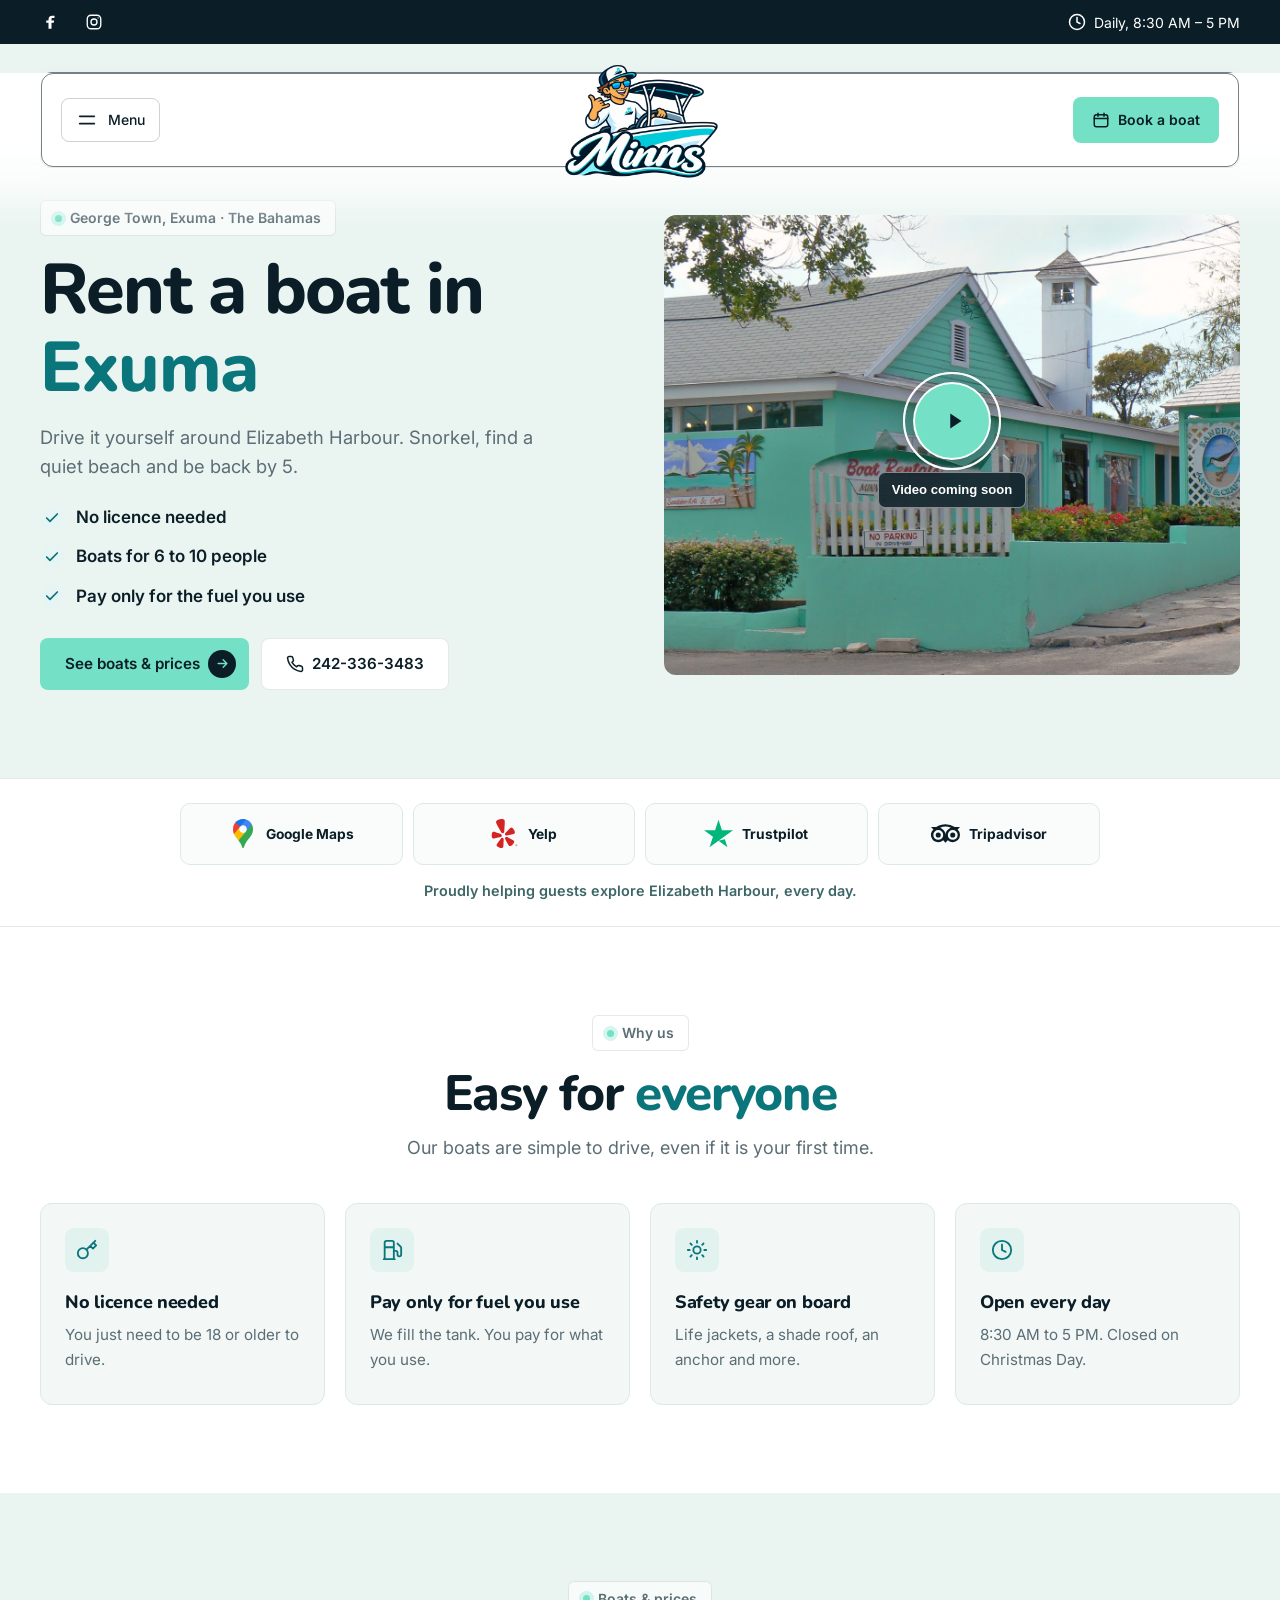
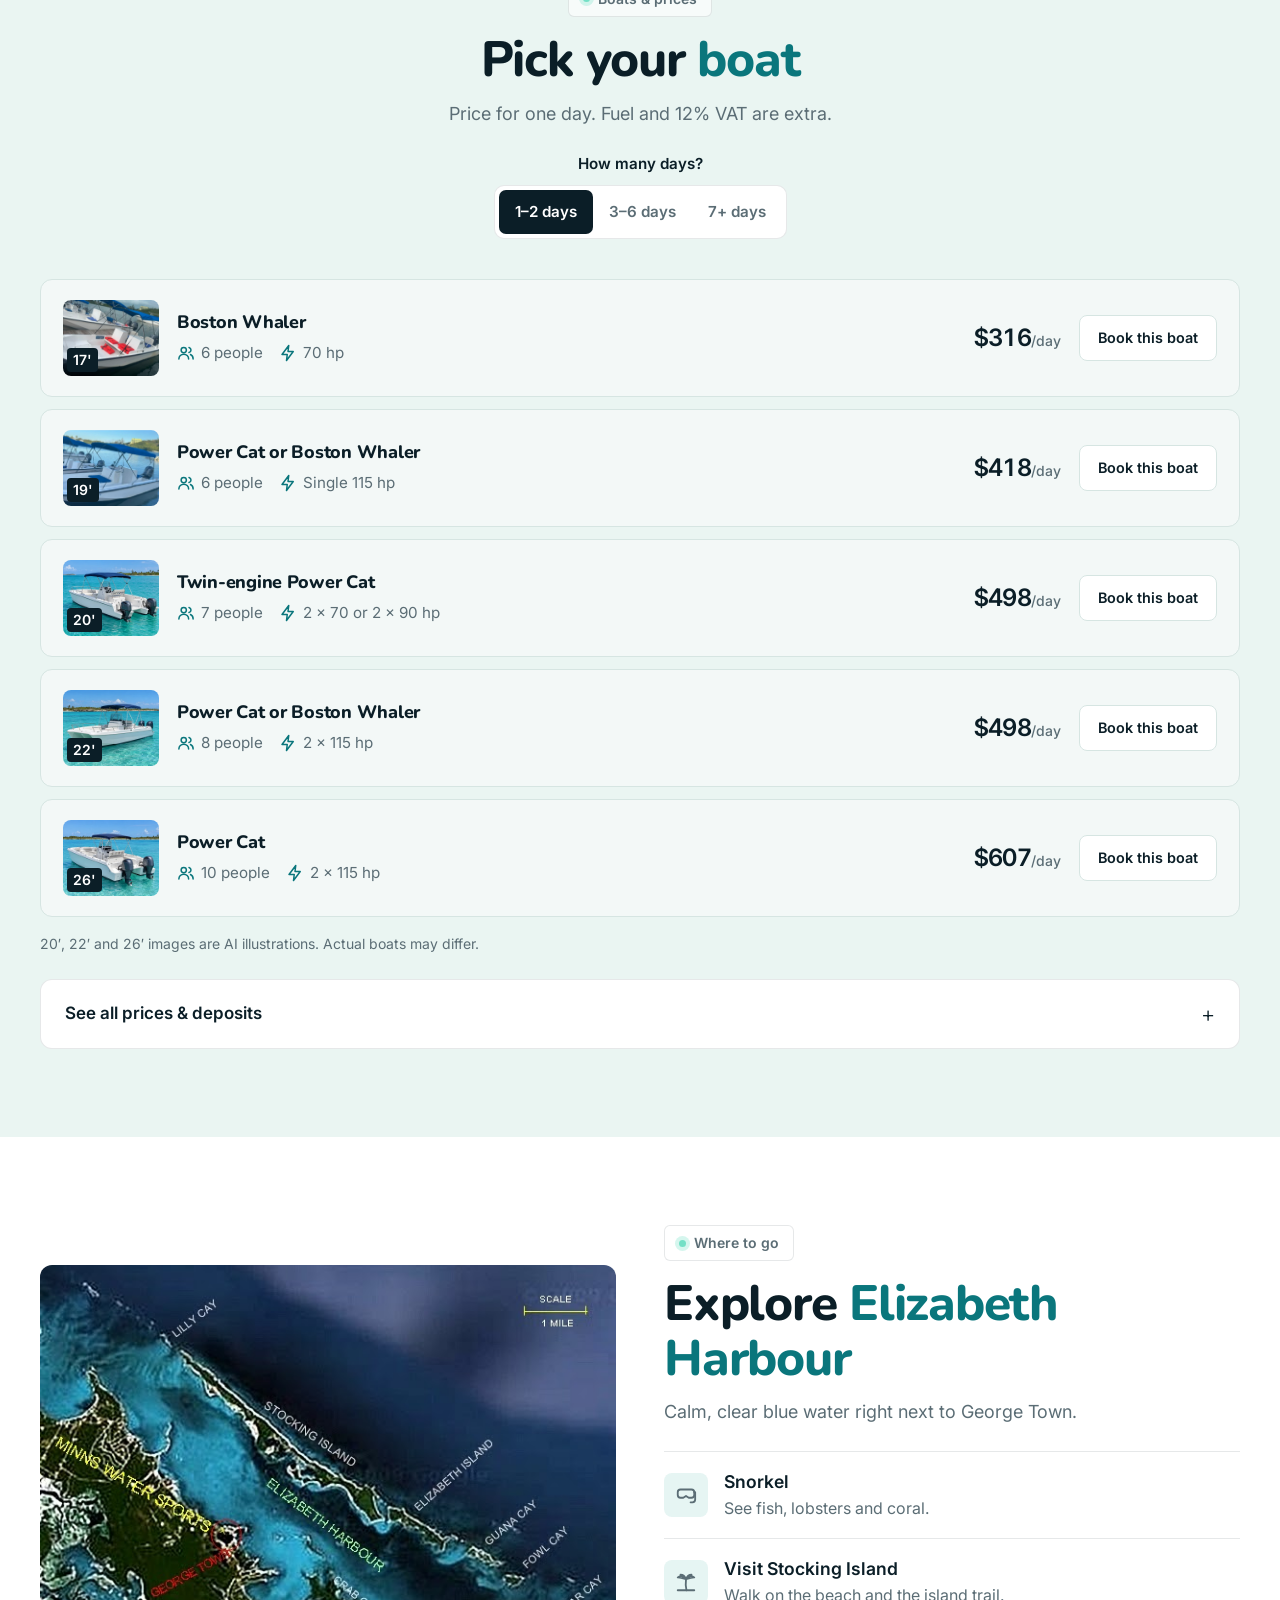
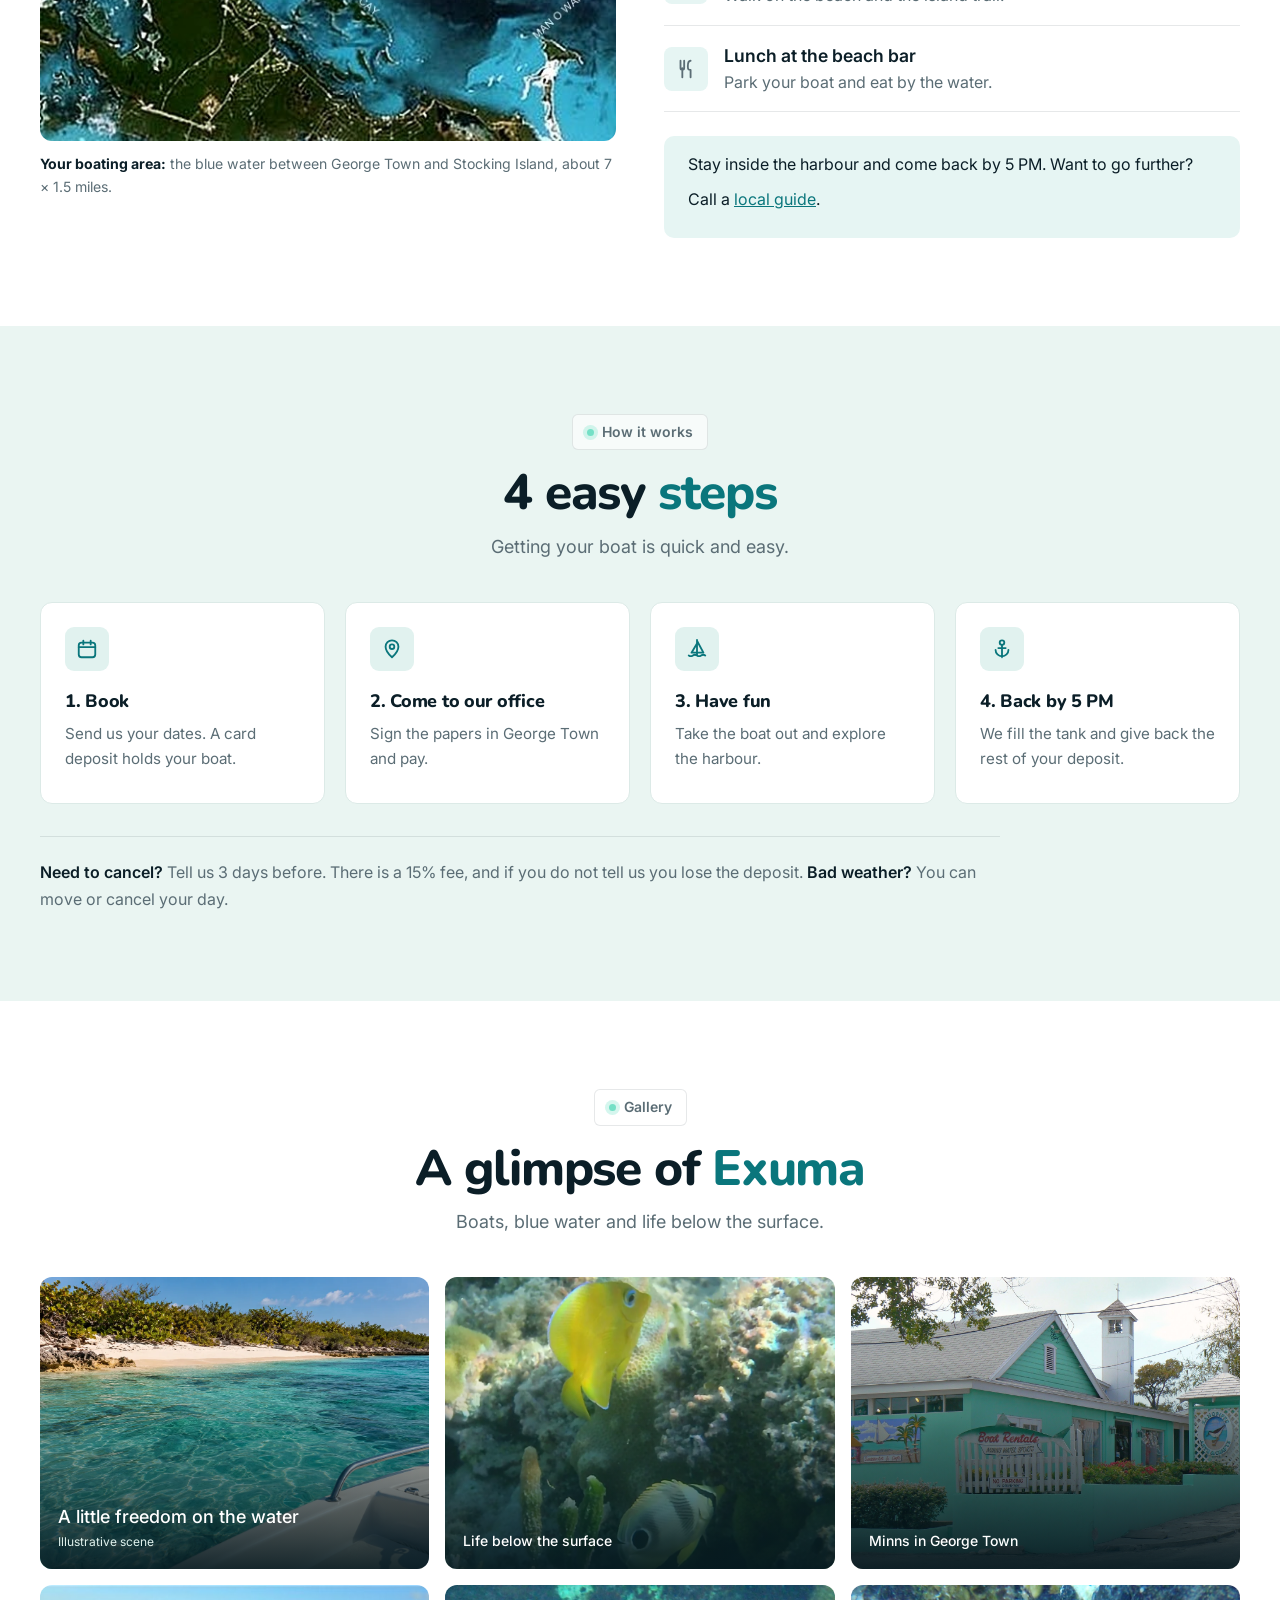
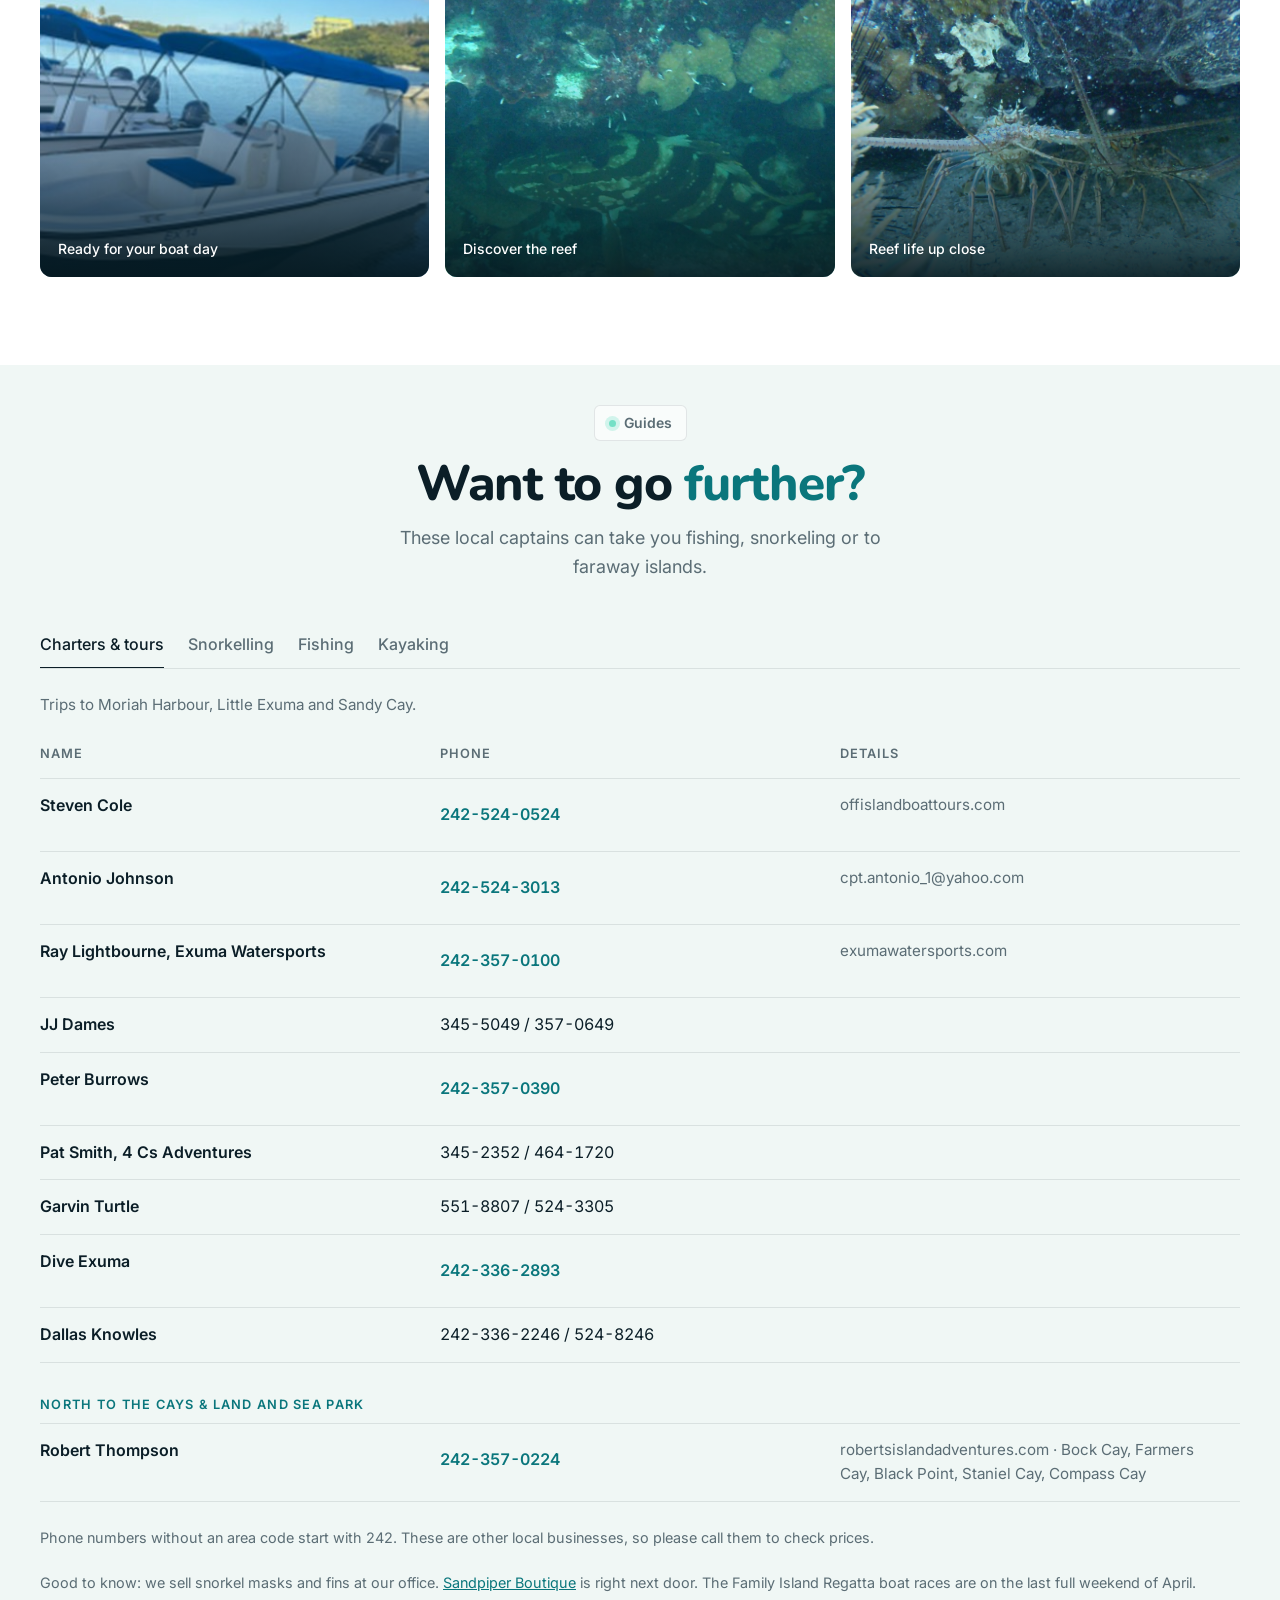
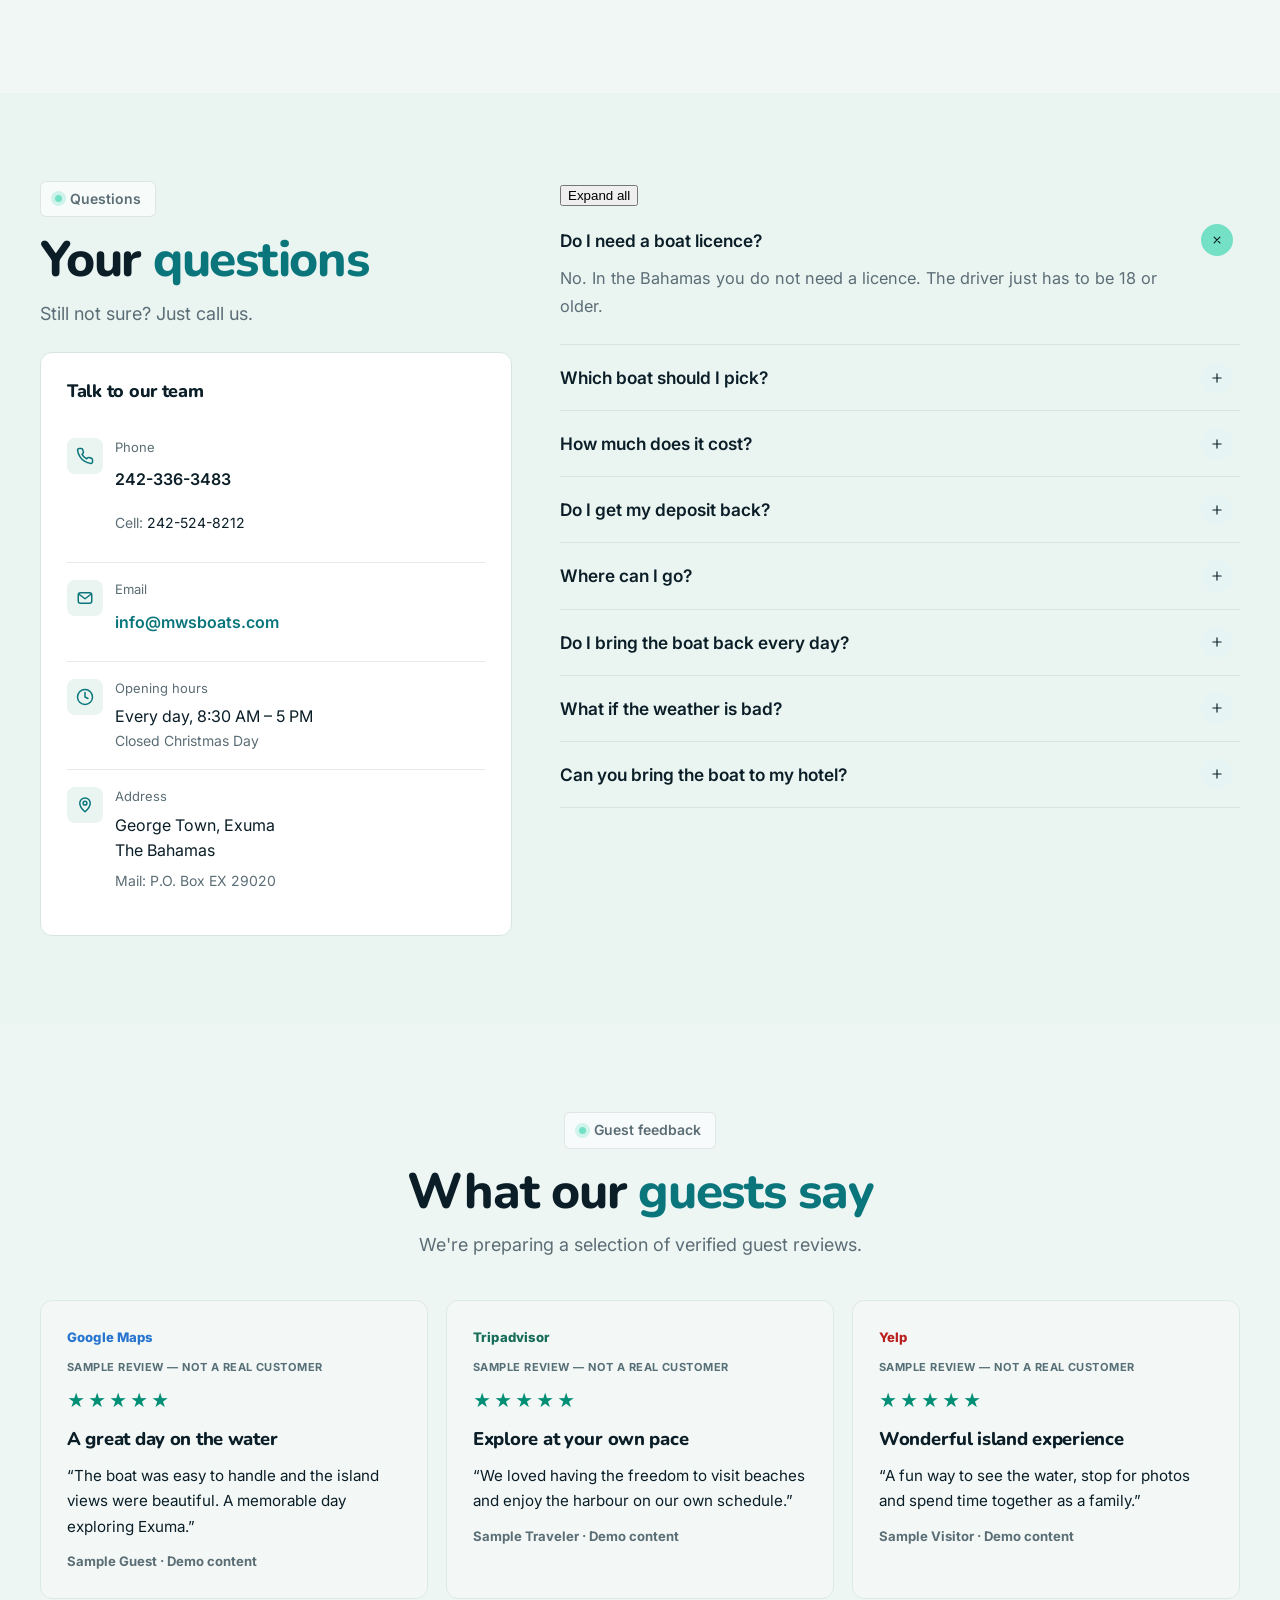
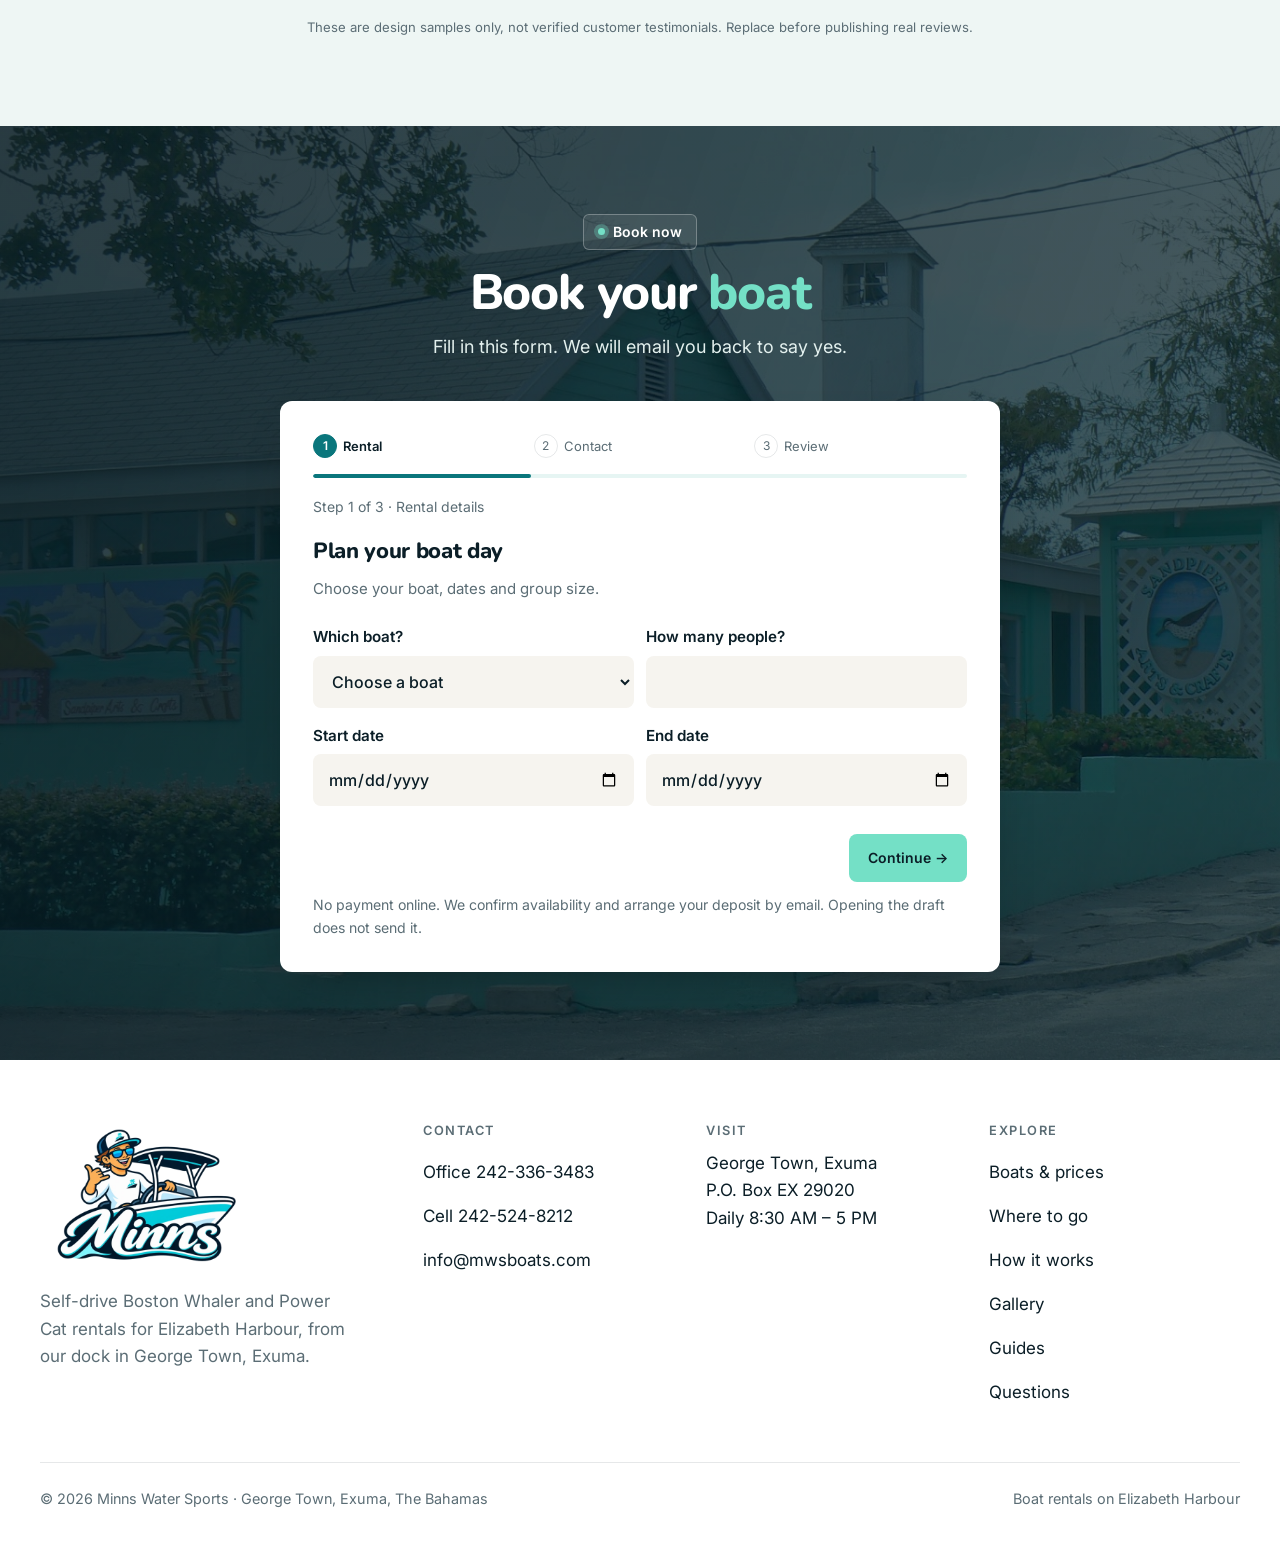
==== commit 6cddbb91: "feat: add accessible expand-all control to independent FAQ questions" ====
--- a/index.html
+++ b/index.html
@@ -473,7 +473,10 @@
         </ul>
       </div>
     </div>
-    <div class="qa">
+    <div class="qa" id="faqAnswers">
+      <div class="faq__controls">
+        <button class="faq__expand-all" id="faqExpandAll" type="button" aria-controls="faqAnswers" aria-expanded="false">Expand all</button>
+      </div>
       <details open><summary>Do I need a boat licence?</summary><p>No. In the Bahamas you do not need a licence. The driver just has to be 18 or older.</p></details>
       <details><summary>Which boat should I pick?</summary><p>Pick by how many people are coming: the 17' and 19' boats fit 6, the 20' fits 7, the 21' and 22' fit 8, and the 26' fits 10.</p></details>
       <details><summary>How much does it cost?</summary><p>From $316 to $607 a day. Rent for more days and each day costs less. You also pay for the fuel you use, plus 12% VAT (no VAT on the deposit).</p></details>
--- a/assets/css/nav-dropdown.css
+++ b/assets/css/nav-dropdown.css
@@ -246,29 +246,36 @@
   }
 }
 
-/* Desktop: keep every pixel of the mascot/logo INSIDE the navigation bar.
-   The former absolute 180x120 image overhung a shorter 80px bar. */
+/* Desktop: restore the intentional centered logo overhang.
+   Leave a comfortable gap between the announcement strip and the artwork,
+   while allowing the artwork to cross the header border top and bottom. */
 @media (min-width: 900px) {
+  .nav#nav {
+    top: 24px;
+    margin-top: 28px;
+    overflow: visible;
+  }
   .nav#nav > .nav__in {
     min-height: 94px;
     padding-block: 5px;
+    overflow: visible;
   }
   .nav#nav .nav__brand {
-    display: flex;
-    align-items: center;
-    justify-content: center;
-    width: 142px;
-    height: 82px;
+    position: relative;
+    z-index: 3;
+    display: block;
+    width: 170px;
+    height: 84px;
     overflow: visible;
   }
   .nav#nav .nav__brand img {
-    position: static;
-    top: auto;
-    left: auto;
-    transform: none;
-    width: 126px;
-    height: 82px;
-    max-width: 100%;
+    position: absolute;
+    top: 50%;
+    left: 50%;
+    transform: translate(-50%, -50%);
+    width: 180px;
+    height: 120px;
+    max-width: none;
     object-fit: contain;
   }
 }
--- a/assets/css/hero-video-brands.css
+++ b/assets/css/hero-video-brands.css
@@ -50,24 +50,19 @@
   object-fit:contain;
 }
 .review-platforms__inner>.review-platforms__facts{
-  display:flex;
-  flex-wrap:wrap;
-  justify-content:center;
-  align-items:center;
-  gap:4px 16px;
-  max-width:100%;
-  margin:0;
-  color:#61777a;
-  font-size:.78rem;
-  font-weight:400;
+  display:block;
+  width:100%;
+  max-width:920px;
+  margin:0 auto;
+  color:#3d6666;
+  font-size:.9rem;
+  font-weight:600;
   letter-spacing:normal;
   text-transform:none;
   white-space:normal;
   line-height:1.6;
   text-align:center;
 }
-.review-platforms__facts span{white-space:normal}
-.review-platforms__facts strong{font-weight:700;color:#31595c}
 @media(min-width:700px){
   .review-platforms__links{grid-template-columns:repeat(4,minmax(0,1fr))}
 }
@@ -76,7 +71,7 @@
   .review-platforms__links{gap:8px}
   .review-platforms__link{min-height:58px;gap:6px;padding:9px 7px;font-size:.79rem}
   .review-platforms__logo{flex-basis:25px;width:25px;height:25px}
-  .review-platforms__inner>.review-platforms__facts{max-width:320px;gap:2px 12px;font-size:.76rem}
+  .review-platforms__inner>.review-platforms__facts{max-width:100%;font-size:.84rem;line-height:1.55}
 }
 @media(max-width:359px){
   .review-platforms__link{font-size:.74rem;padding-inline:5px}
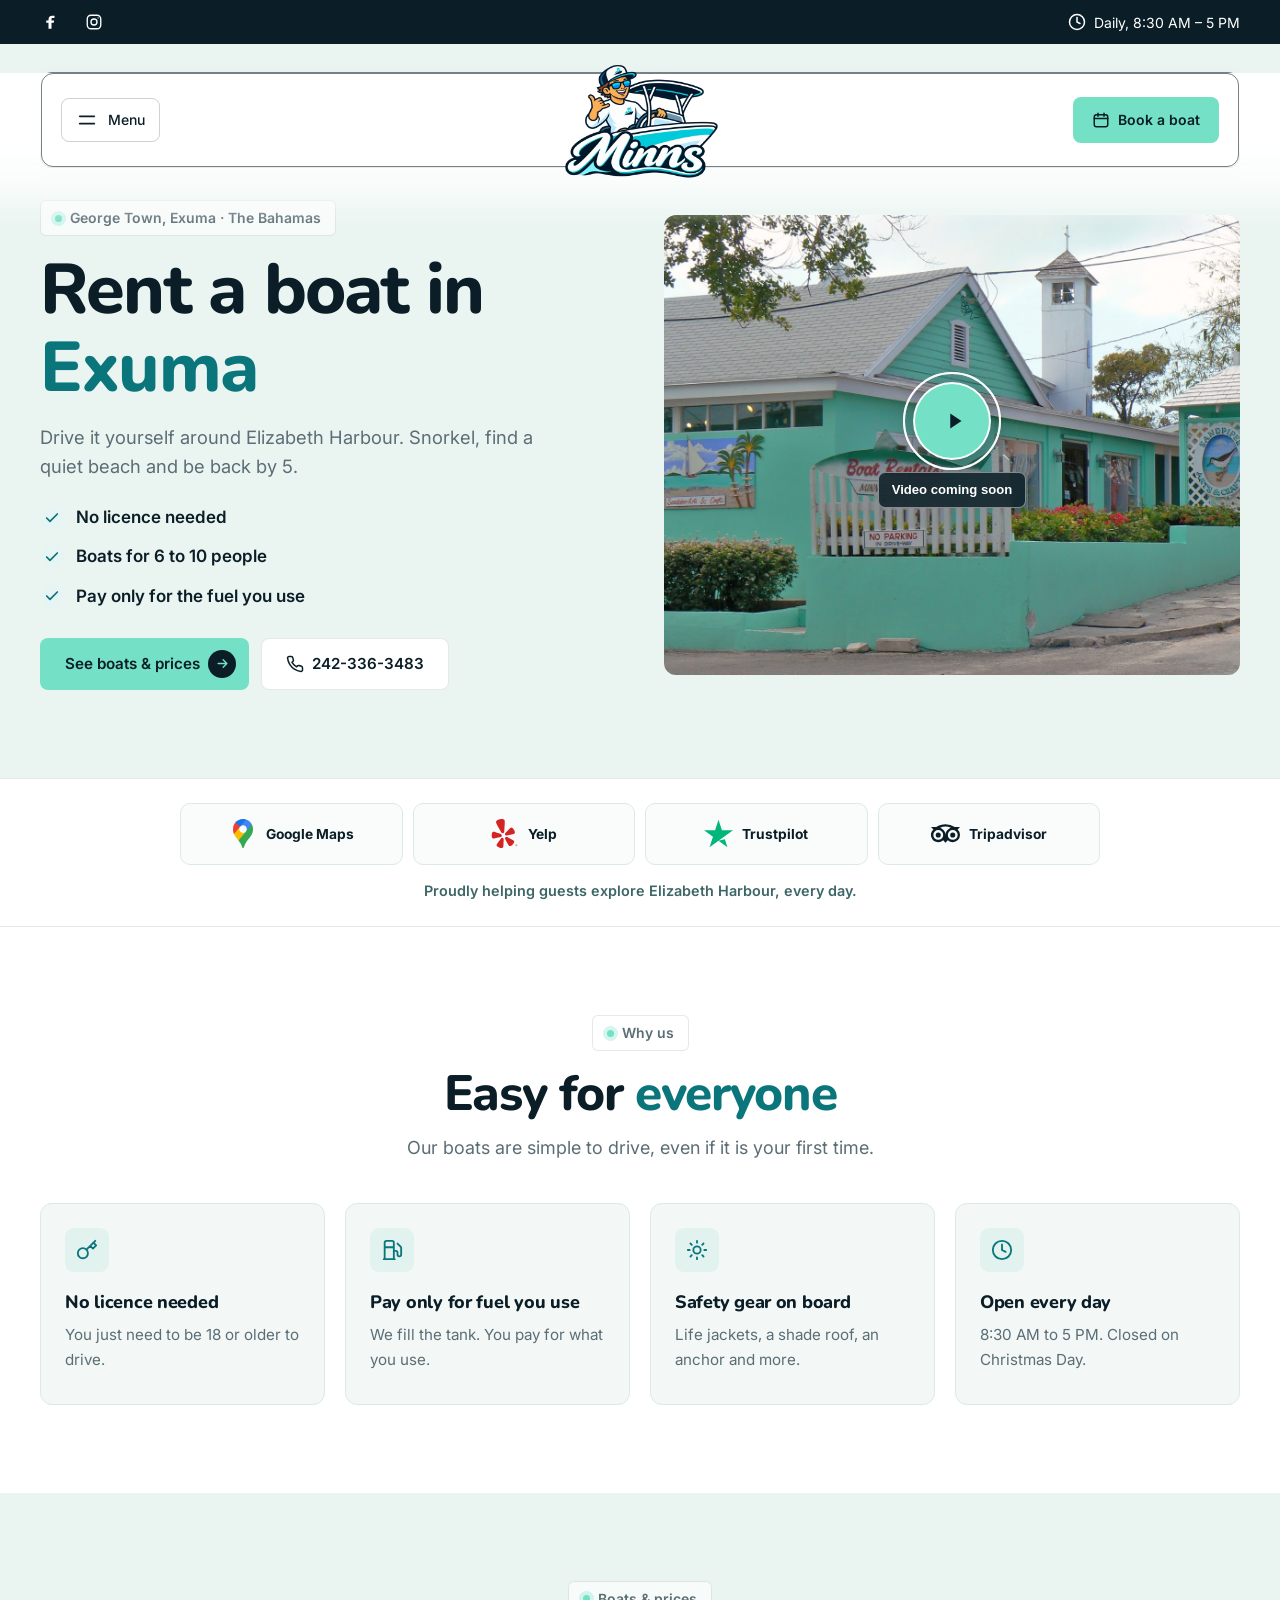
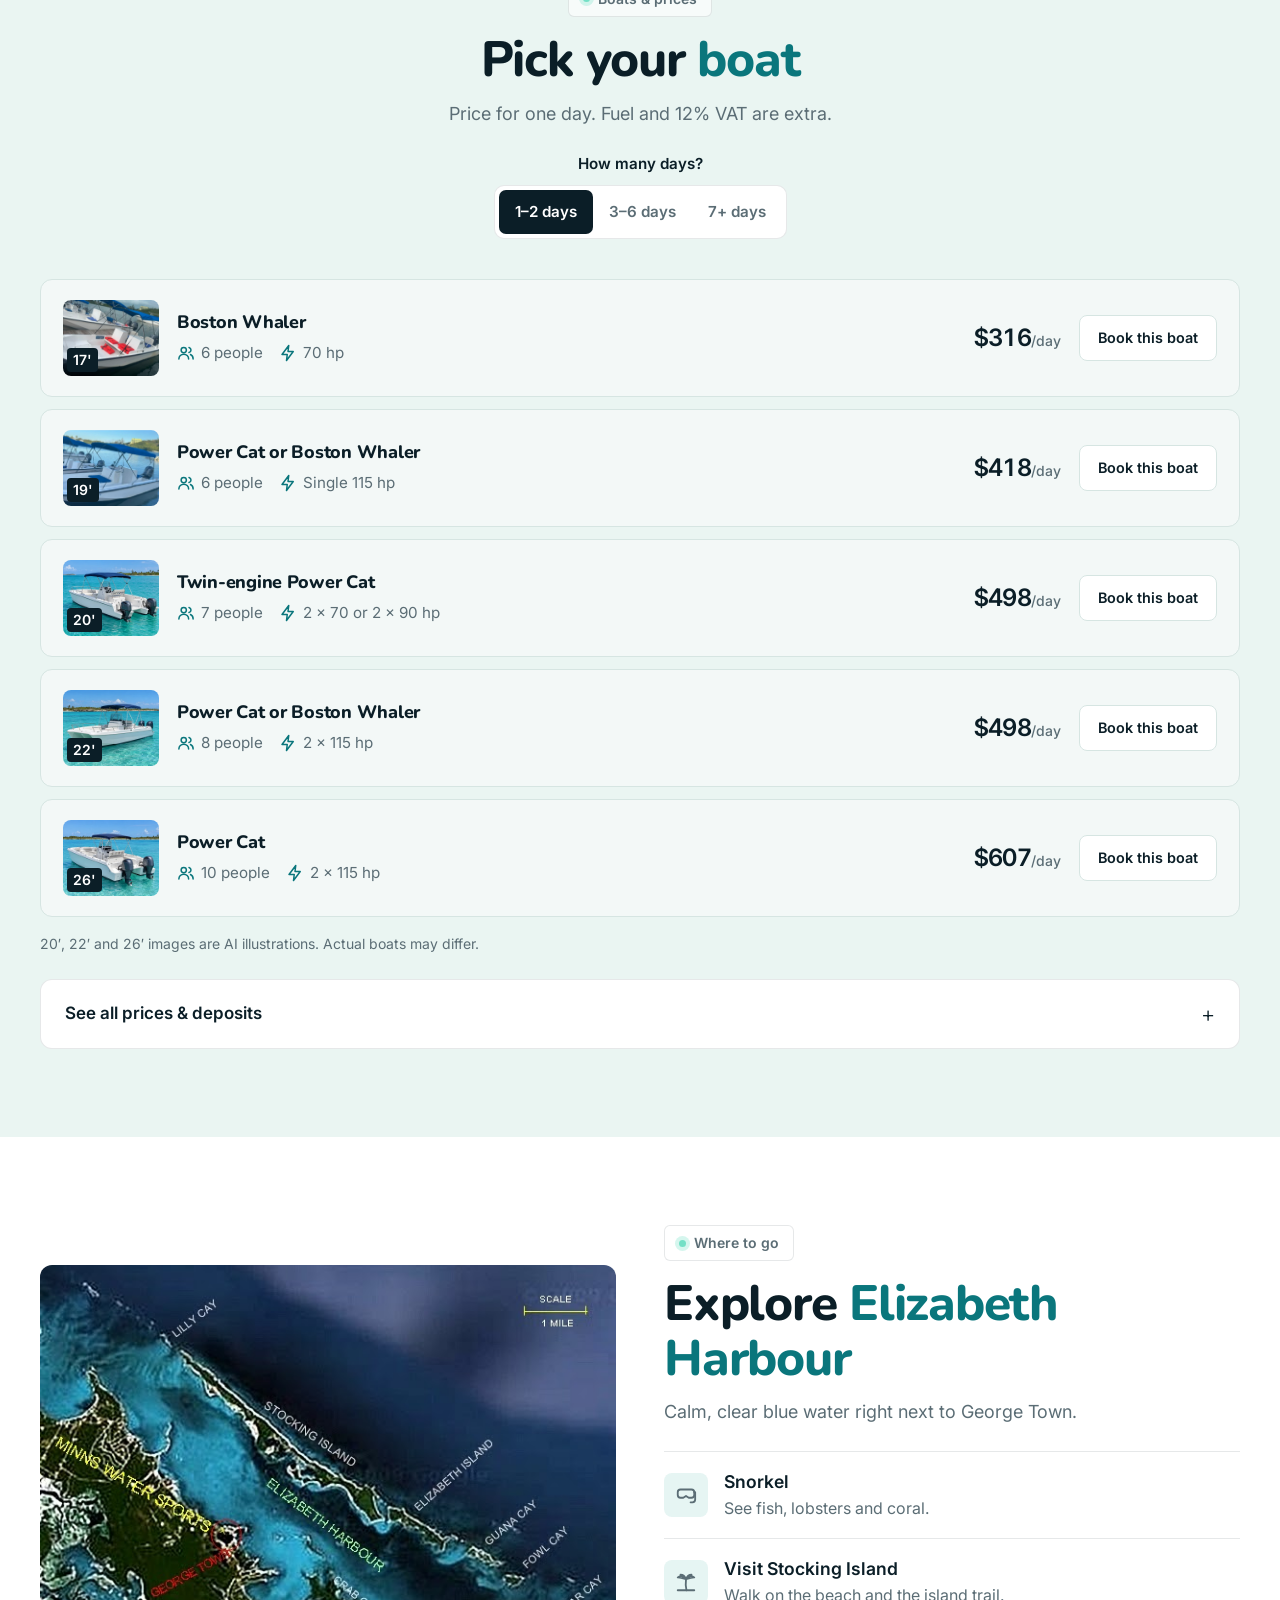
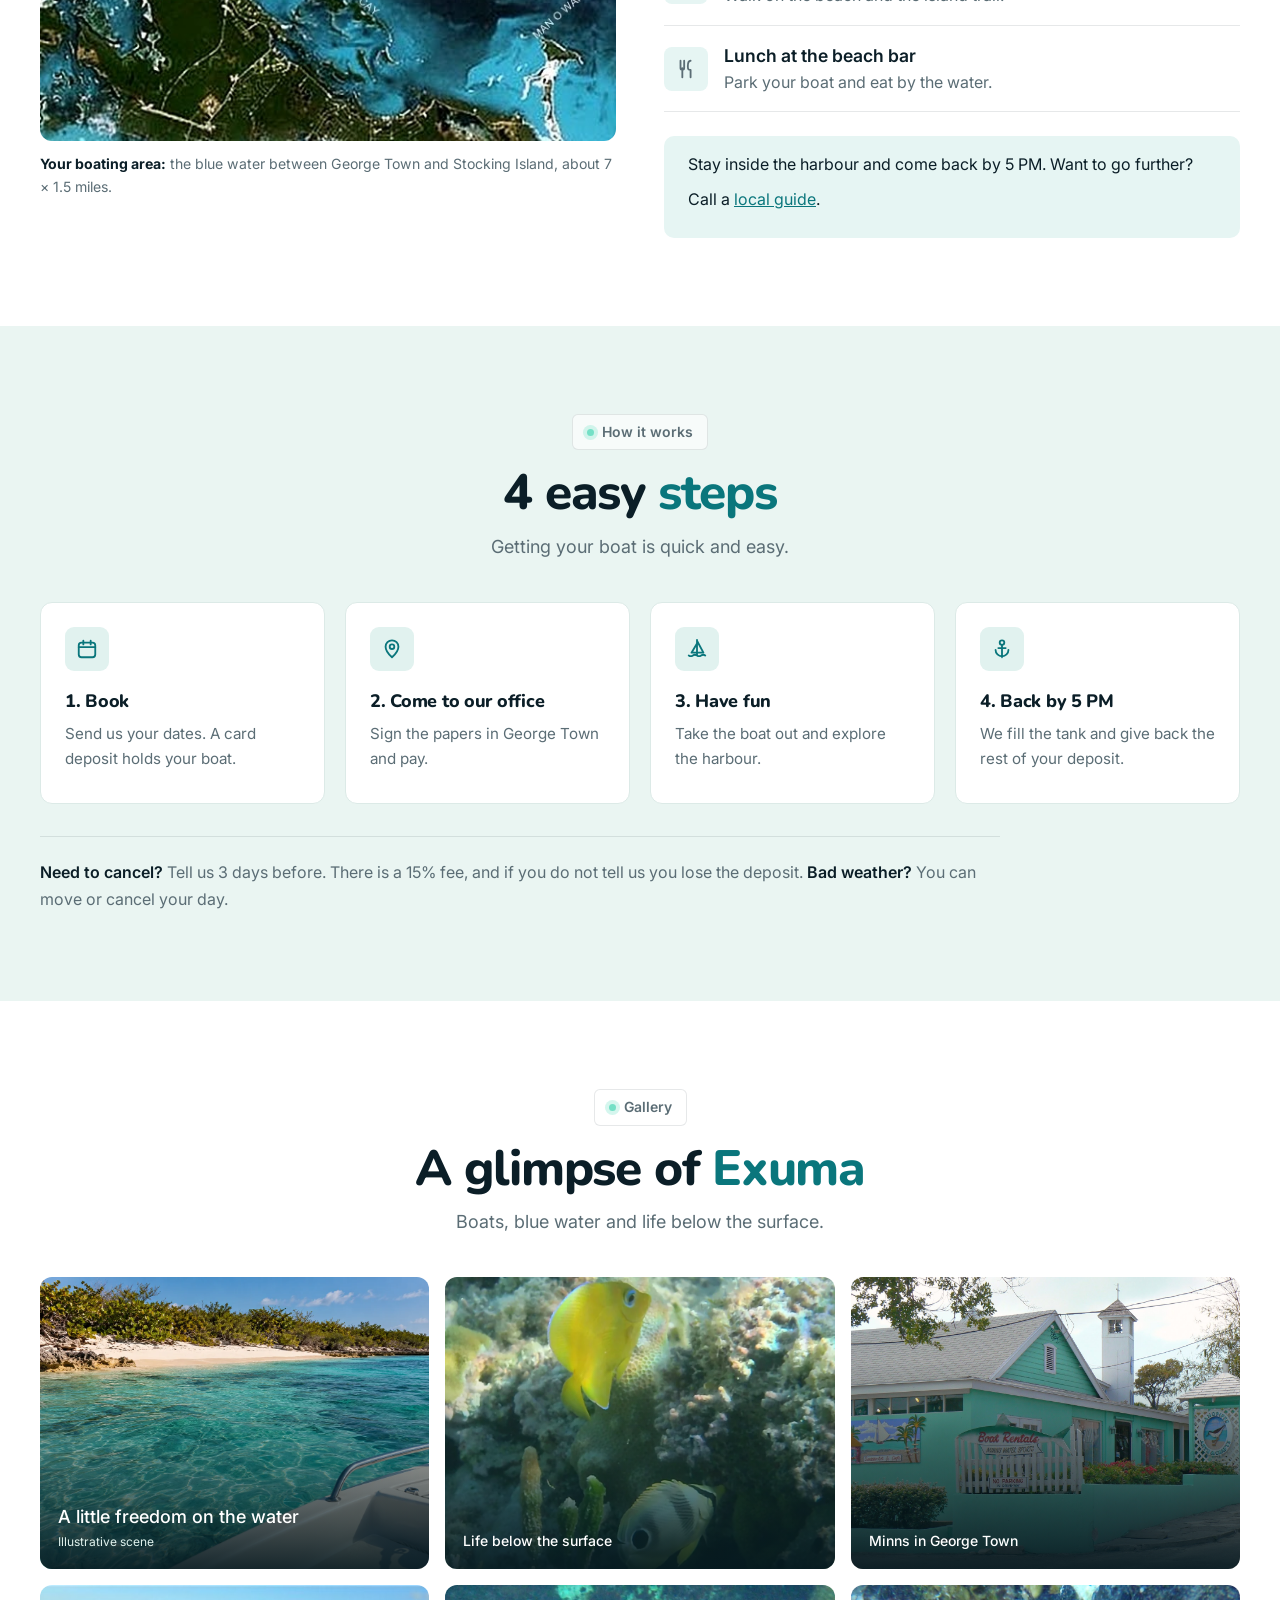
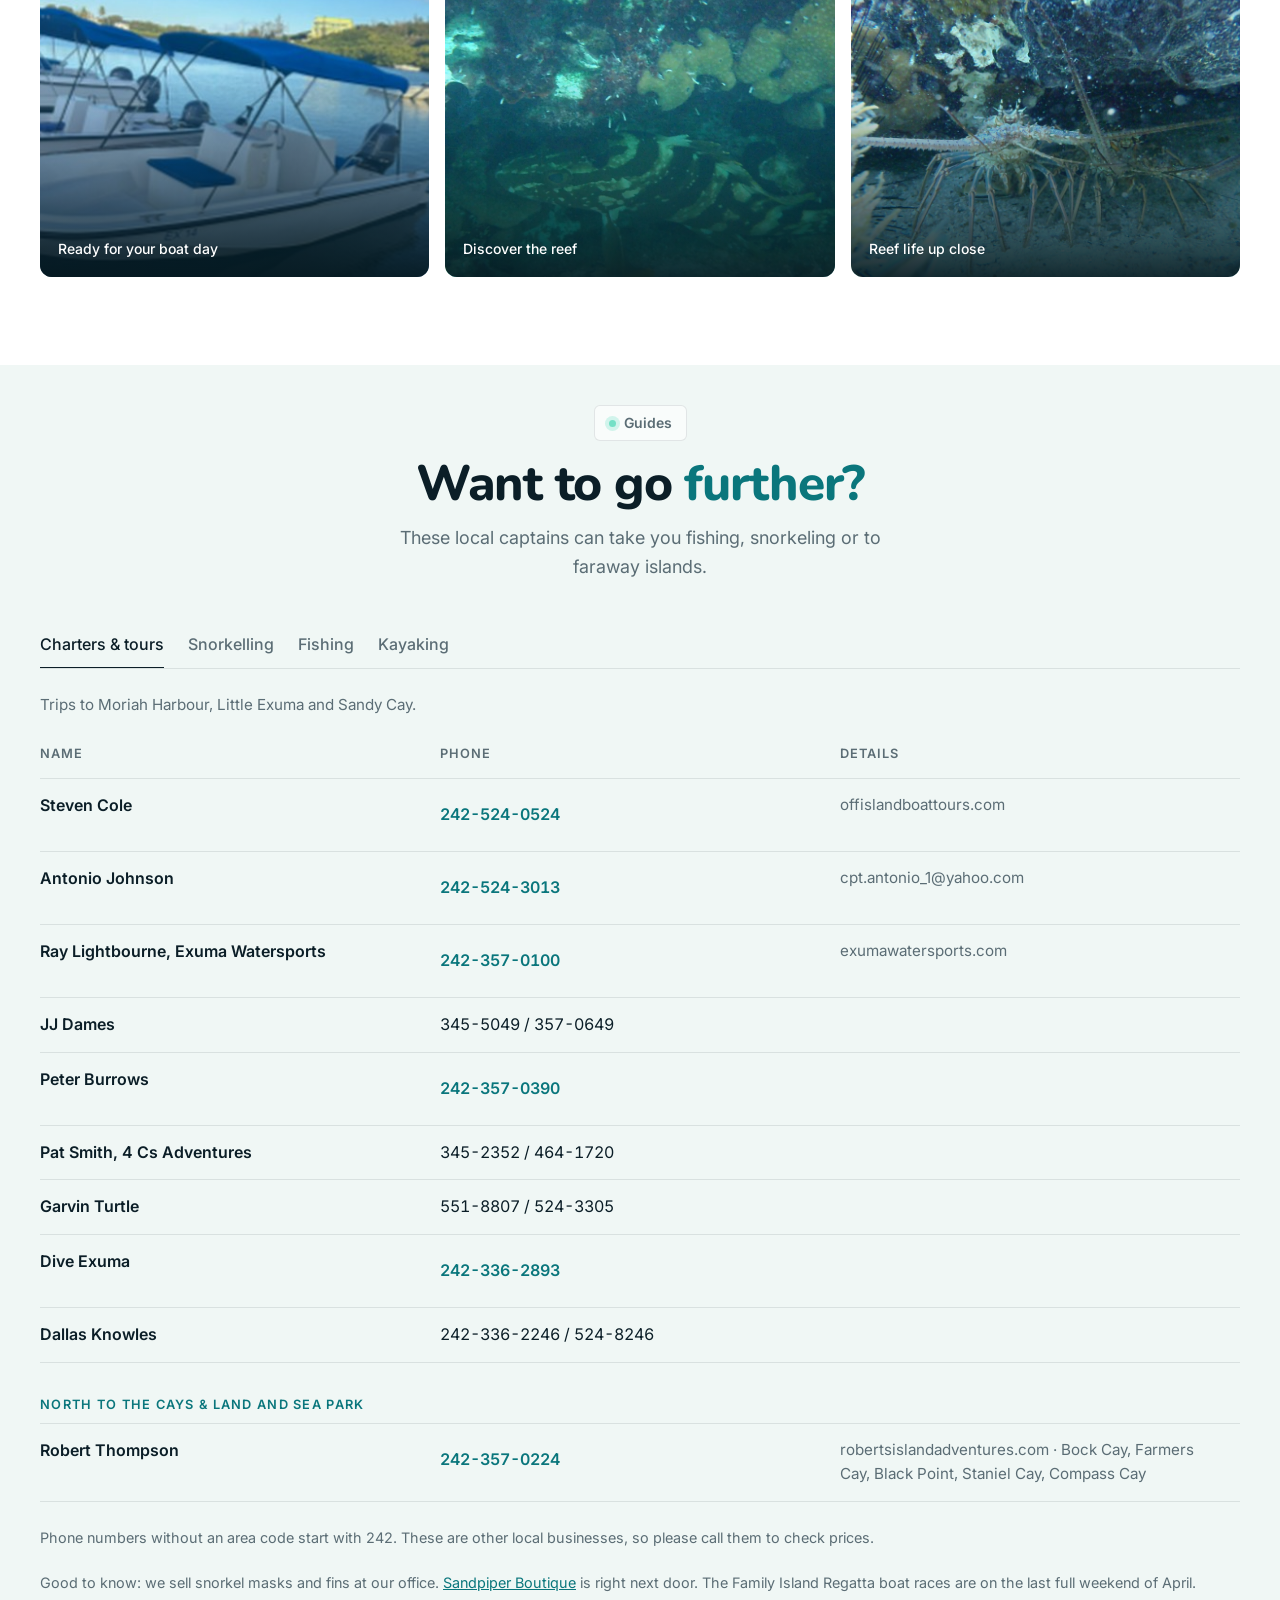
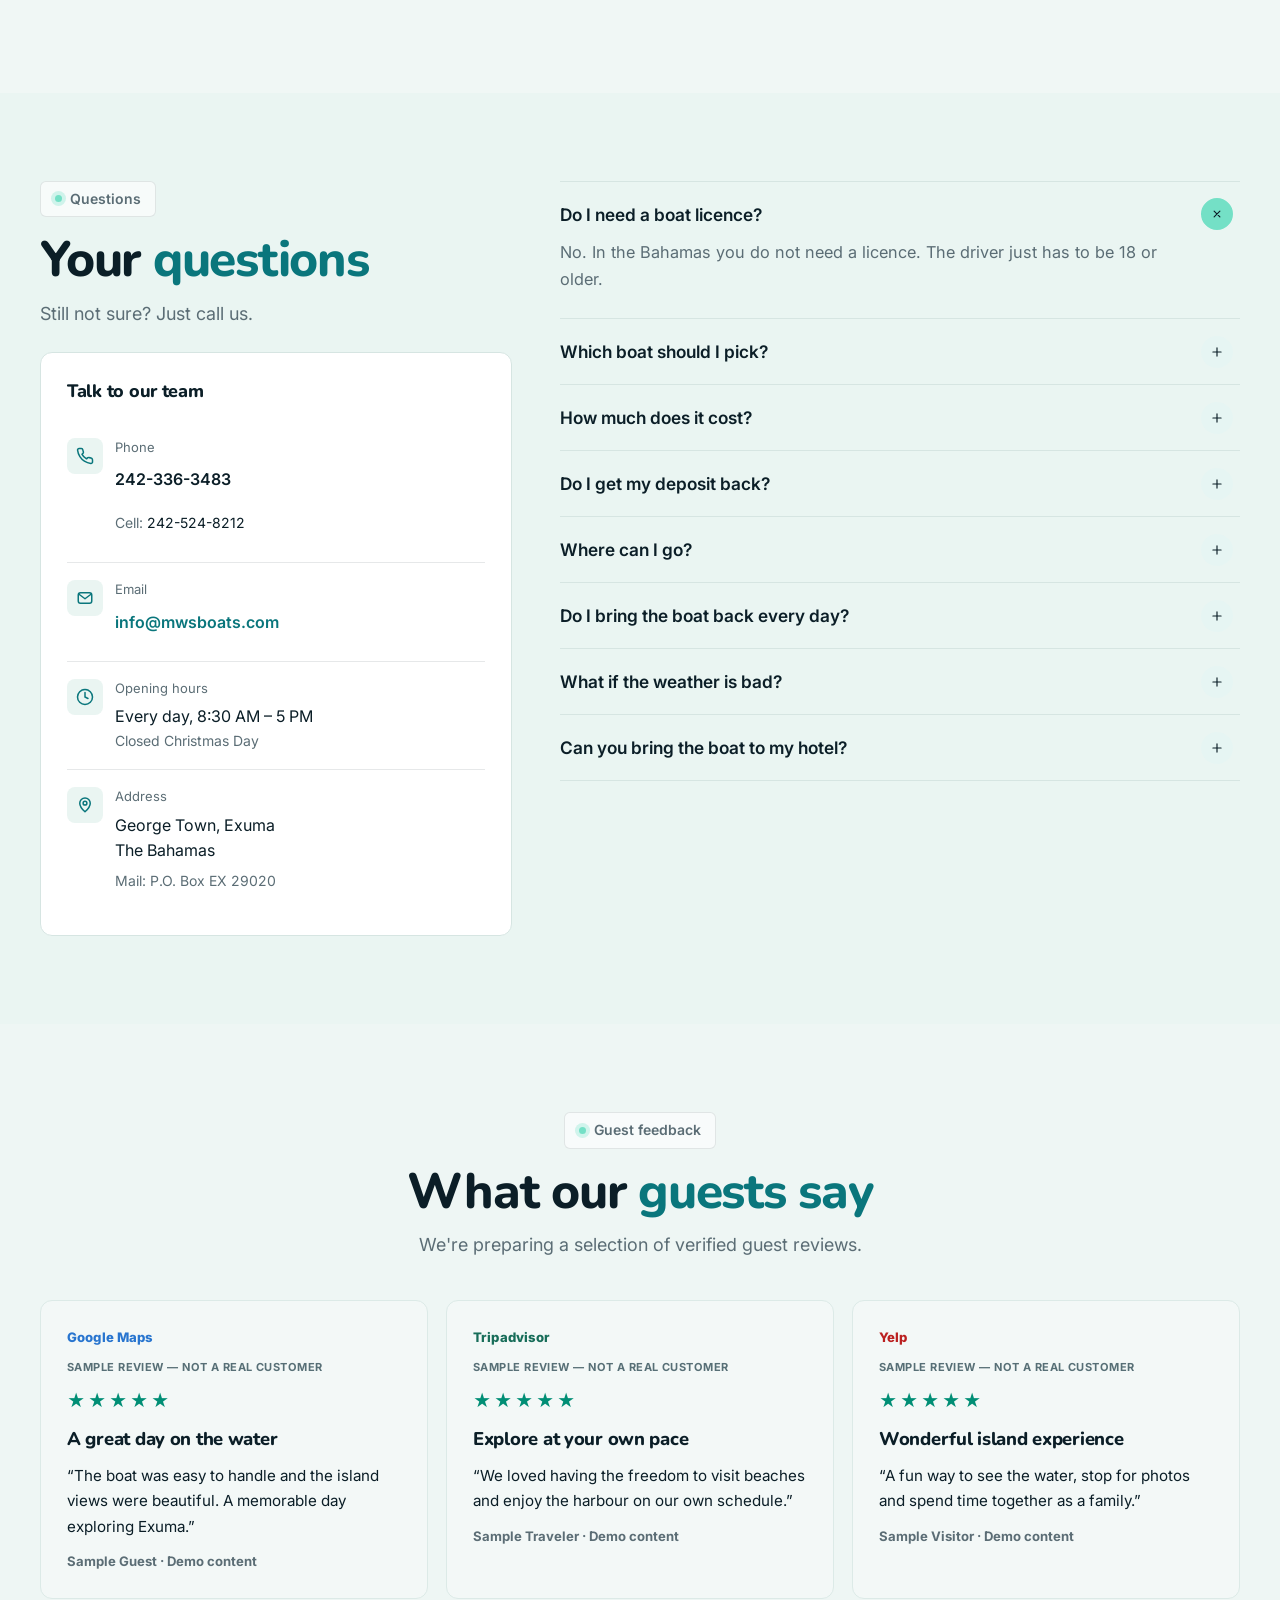
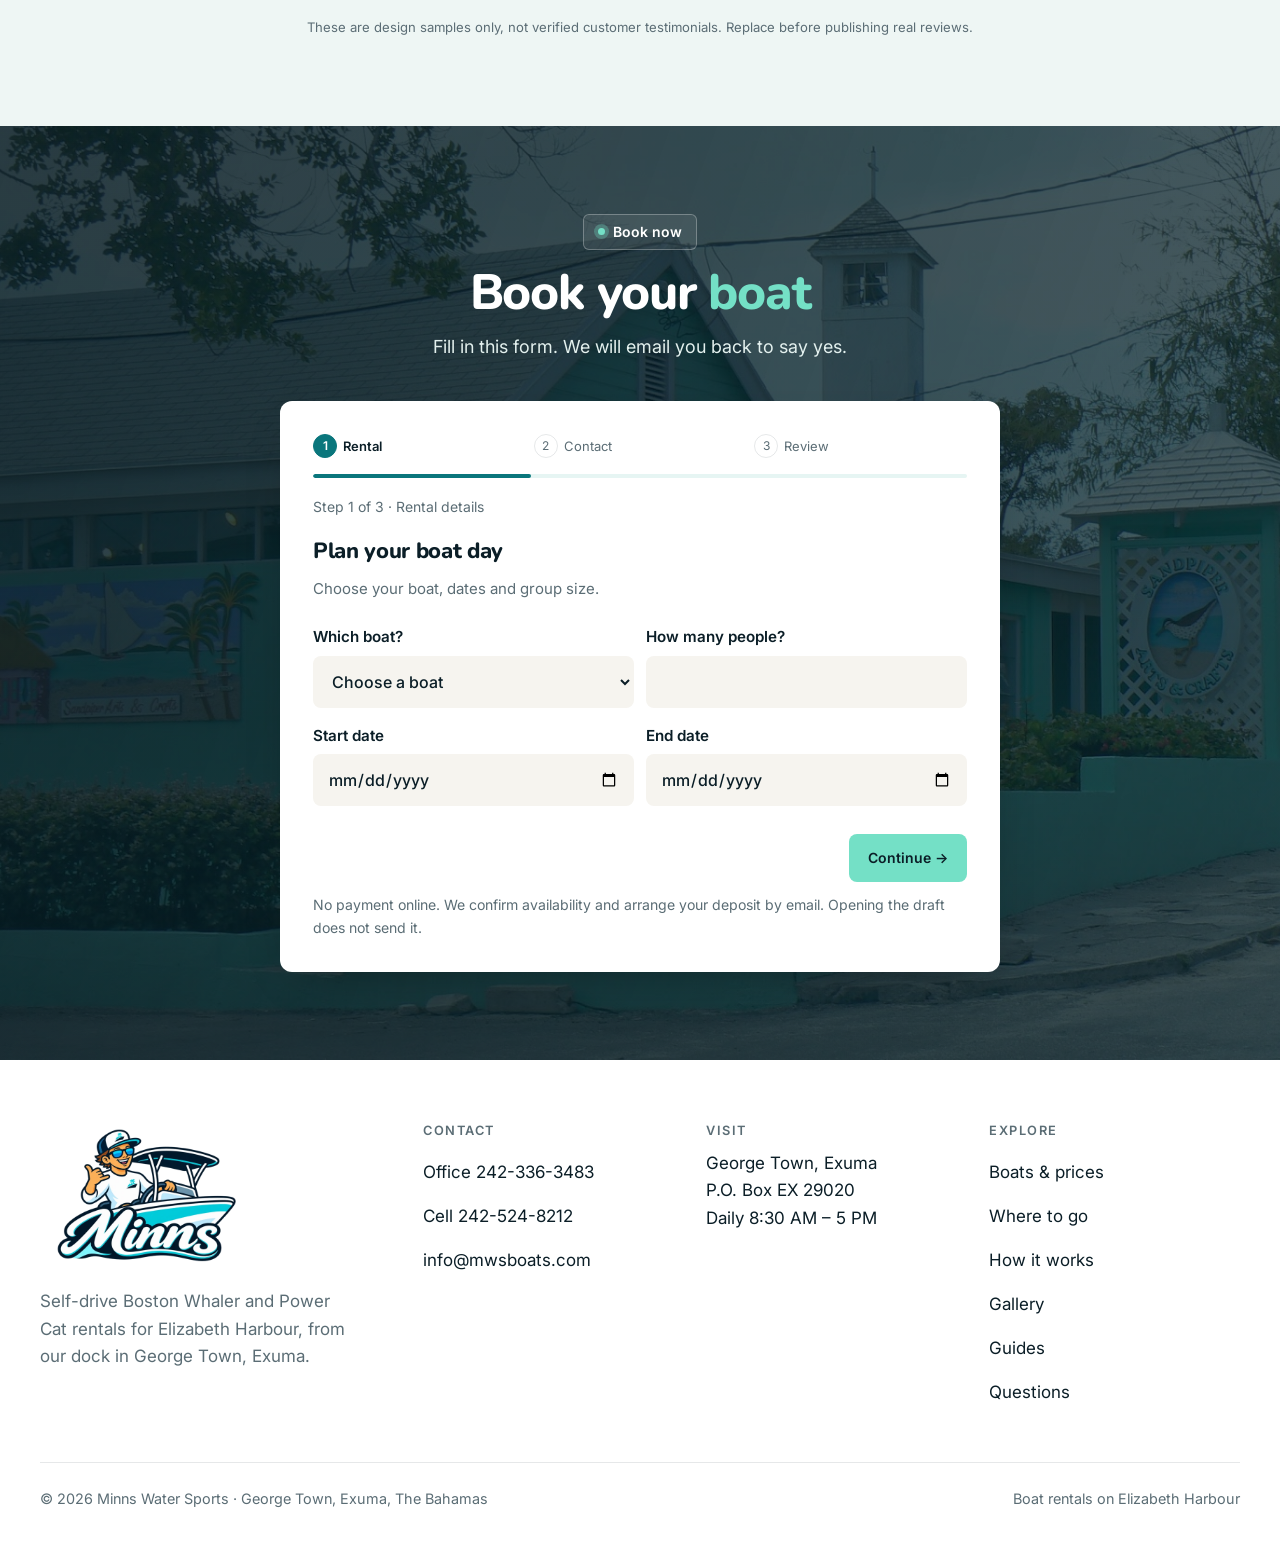
==== commit 9e16ea49: "fix: group FAQ details for native single-open accordion and remove expand-all" ====
--- a/index.html
+++ b/index.html
@@ -474,17 +474,14 @@
       </div>
     </div>
     <div class="qa" id="faqAnswers">
-      <div class="faq__controls">
-        <button class="faq__expand-all" id="faqExpandAll" type="button" aria-controls="faqAnswers" aria-expanded="false">Expand all</button>
-      </div>
-      <details open><summary>Do I need a boat licence?</summary><p>No. In the Bahamas you do not need a licence. The driver just has to be 18 or older.</p></details>
-      <details><summary>Which boat should I pick?</summary><p>Pick by how many people are coming: the 17' and 19' boats fit 6, the 20' fits 7, the 21' and 22' fit 8, and the 26' fits 10.</p></details>
-      <details><summary>How much does it cost?</summary><p>From $316 to $607 a day. Rent for more days and each day costs less. You also pay for the fuel you use, plus 12% VAT (no VAT on the deposit).</p></details>
-      <details><summary>Do I get my deposit back?</summary><p>Yes. When you bring the boat back, we fill the tank, take the fuel cost from your deposit and give you the rest back.</p></details>
-      <details><summary>Where can I go?</summary><p>Anywhere inside Elizabeth Harbour, about 7 by 1.5 miles, from Lilly Cay to Man O War Cay. To go further, book a local charter.</p></details>
-      <details><summary>Do I bring the boat back every day?</summary><p>Yes. Every boat must be back at our dock by 5 PM each day, even on longer rentals.</p></details>
-      <details><summary>What if the weather is bad?</summary><p>You can move your rental to another day or cancel it before you go out.</p></details>
-      <details><summary>Can you bring the boat to my hotel?</summary><p>No. Come to our office in George Town to sign the papers and pick up your boat.</p></details>
+      <details name="minns-faq" open><summary>Do I need a boat licence?</summary><p>No. In the Bahamas you do not need a licence. The driver just has to be 18 or older.</p></details>
+      <details name="minns-faq"><summary>Which boat should I pick?</summary><p>Pick by how many people are coming: the 17' and 19' boats fit 6, the 20' fits 7, the 21' and 22' fit 8, and the 26' fits 10.</p></details>
+      <details name="minns-faq"><summary>How much does it cost?</summary><p>From $316 to $607 a day. Rent for more days and each day costs less. You also pay for the fuel you use, plus 12% VAT (no VAT on the deposit).</p></details>
+      <details name="minns-faq"><summary>Do I get my deposit back?</summary><p>Yes. When you bring the boat back, we fill the tank, take the fuel cost from your deposit and give you the rest back.</p></details>
+      <details name="minns-faq"><summary>Where can I go?</summary><p>Anywhere inside Elizabeth Harbour, about 7 by 1.5 miles, from Lilly Cay to Man O War Cay. To go further, book a local charter.</p></details>
+      <details name="minns-faq"><summary>Do I bring the boat back every day?</summary><p>Yes. Every boat must be back at our dock by 5 PM each day, even on longer rentals.</p></details>
+      <details name="minns-faq"><summary>What if the weather is bad?</summary><p>You can move your rental to another day or cancel it before you go out.</p></details>
+      <details name="minns-faq"><summary>Can you bring the boat to my hotel?</summary><p>No. Come to our office in George Town to sign the papers and pick up your boat.</p></details>
     </div>
   </div>
 </section>
--- a/assets/css/component-refinements.css
+++ b/assets/css/component-refinements.css
@@ -324,3 +324,36 @@
     height: 62px;
   }
 }
+
+/* FAQ: compact optional control, while native details remain independently openable. */
+#faq .faq__controls {
+  display: flex;
+  justify-content: flex-end;
+  margin: 0 0 8px;
+}
+#faq .faq__expand-all {
+  display: inline-flex;
+  align-items: center;
+  justify-content: center;
+  min-height: 44px;
+  padding: 6px 10px;
+  border: 0;
+  border-radius: 7px;
+  background: transparent;
+  color: #087a76;
+  font: 700 .875rem/1.4 var(--body);
+  cursor: pointer;
+  text-decoration: underline;
+  text-underline-offset: 4px;
+}
+#faq .faq__expand-all:hover {
+  background: #e8f5f1;
+}
+#faq .faq__expand-all:focus-visible {
+  outline: 2px solid #087a76;
+  outline-offset: 3px;
+}
+/* The controls become the first child; keep the first FAQ row's top rule. */
+#faq .qa .faq__controls + details {
+  border-top: 1px solid var(--ui-card-border);
+}
